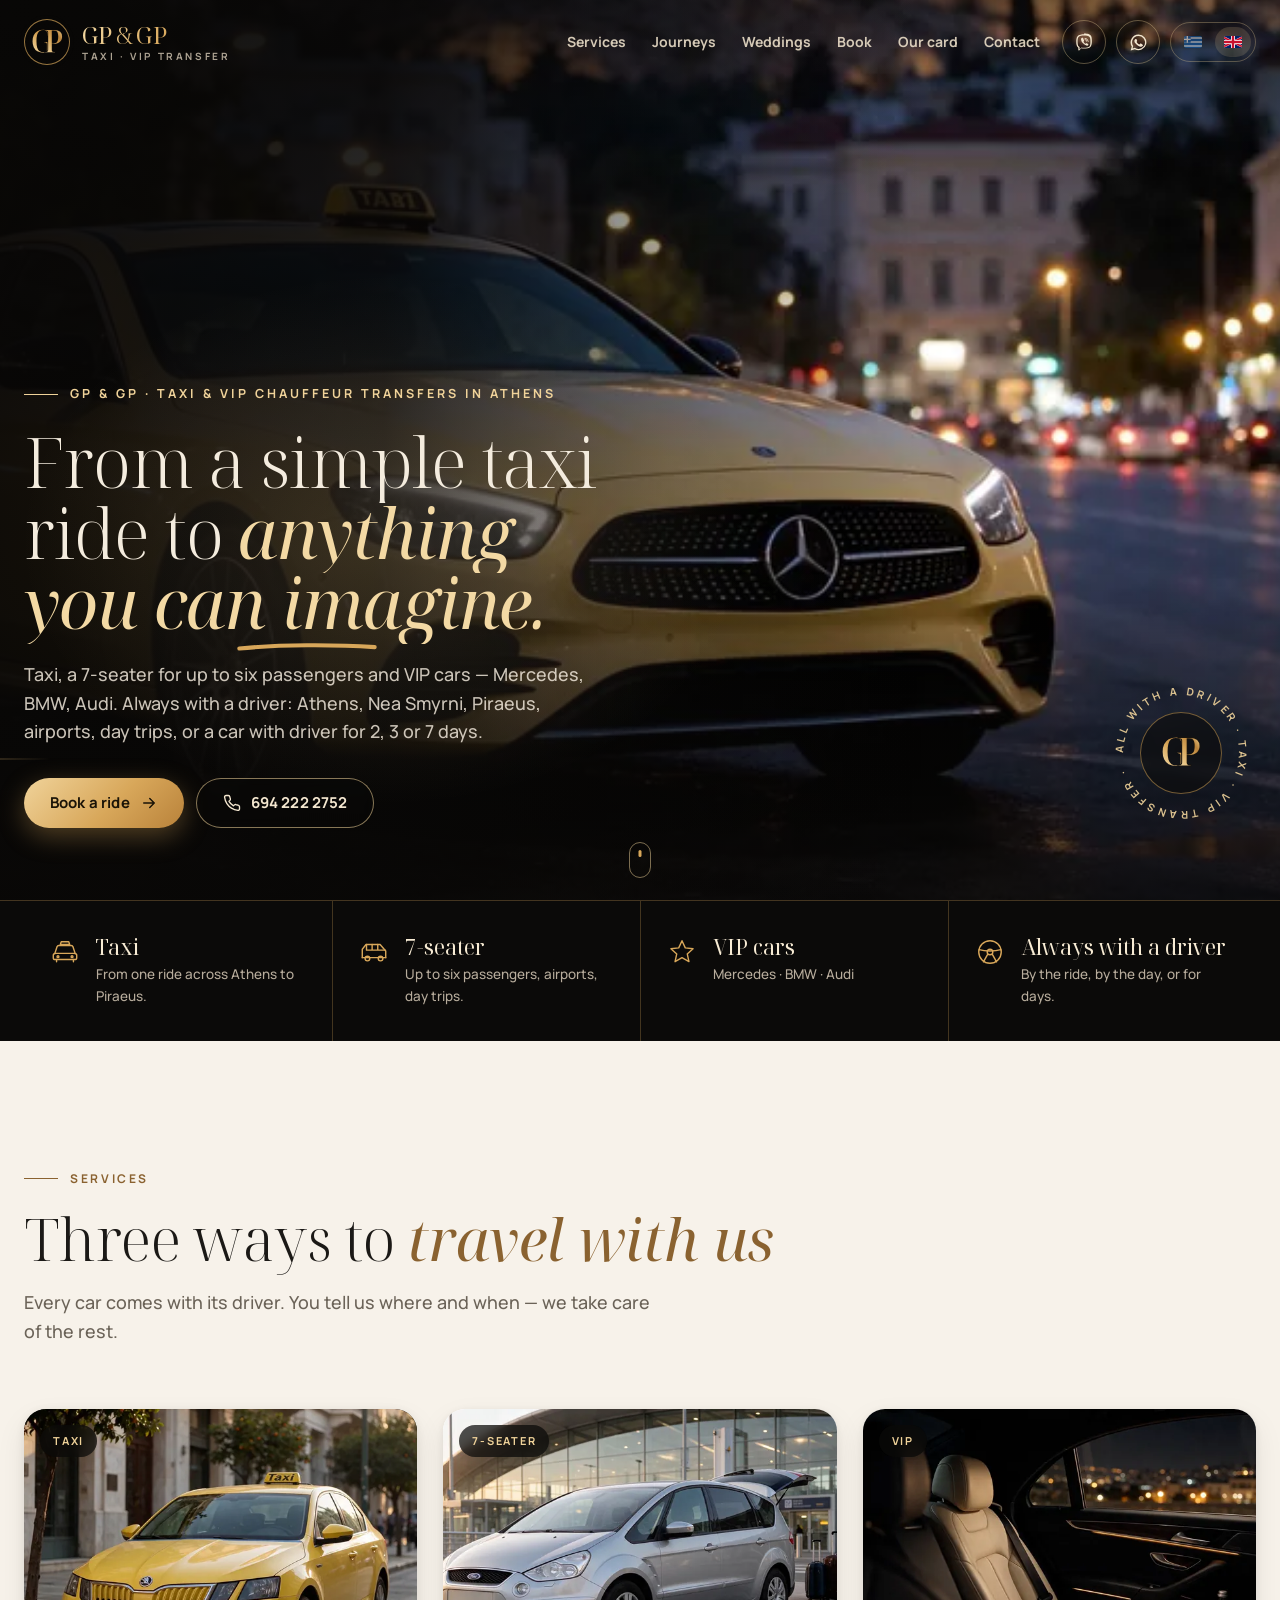
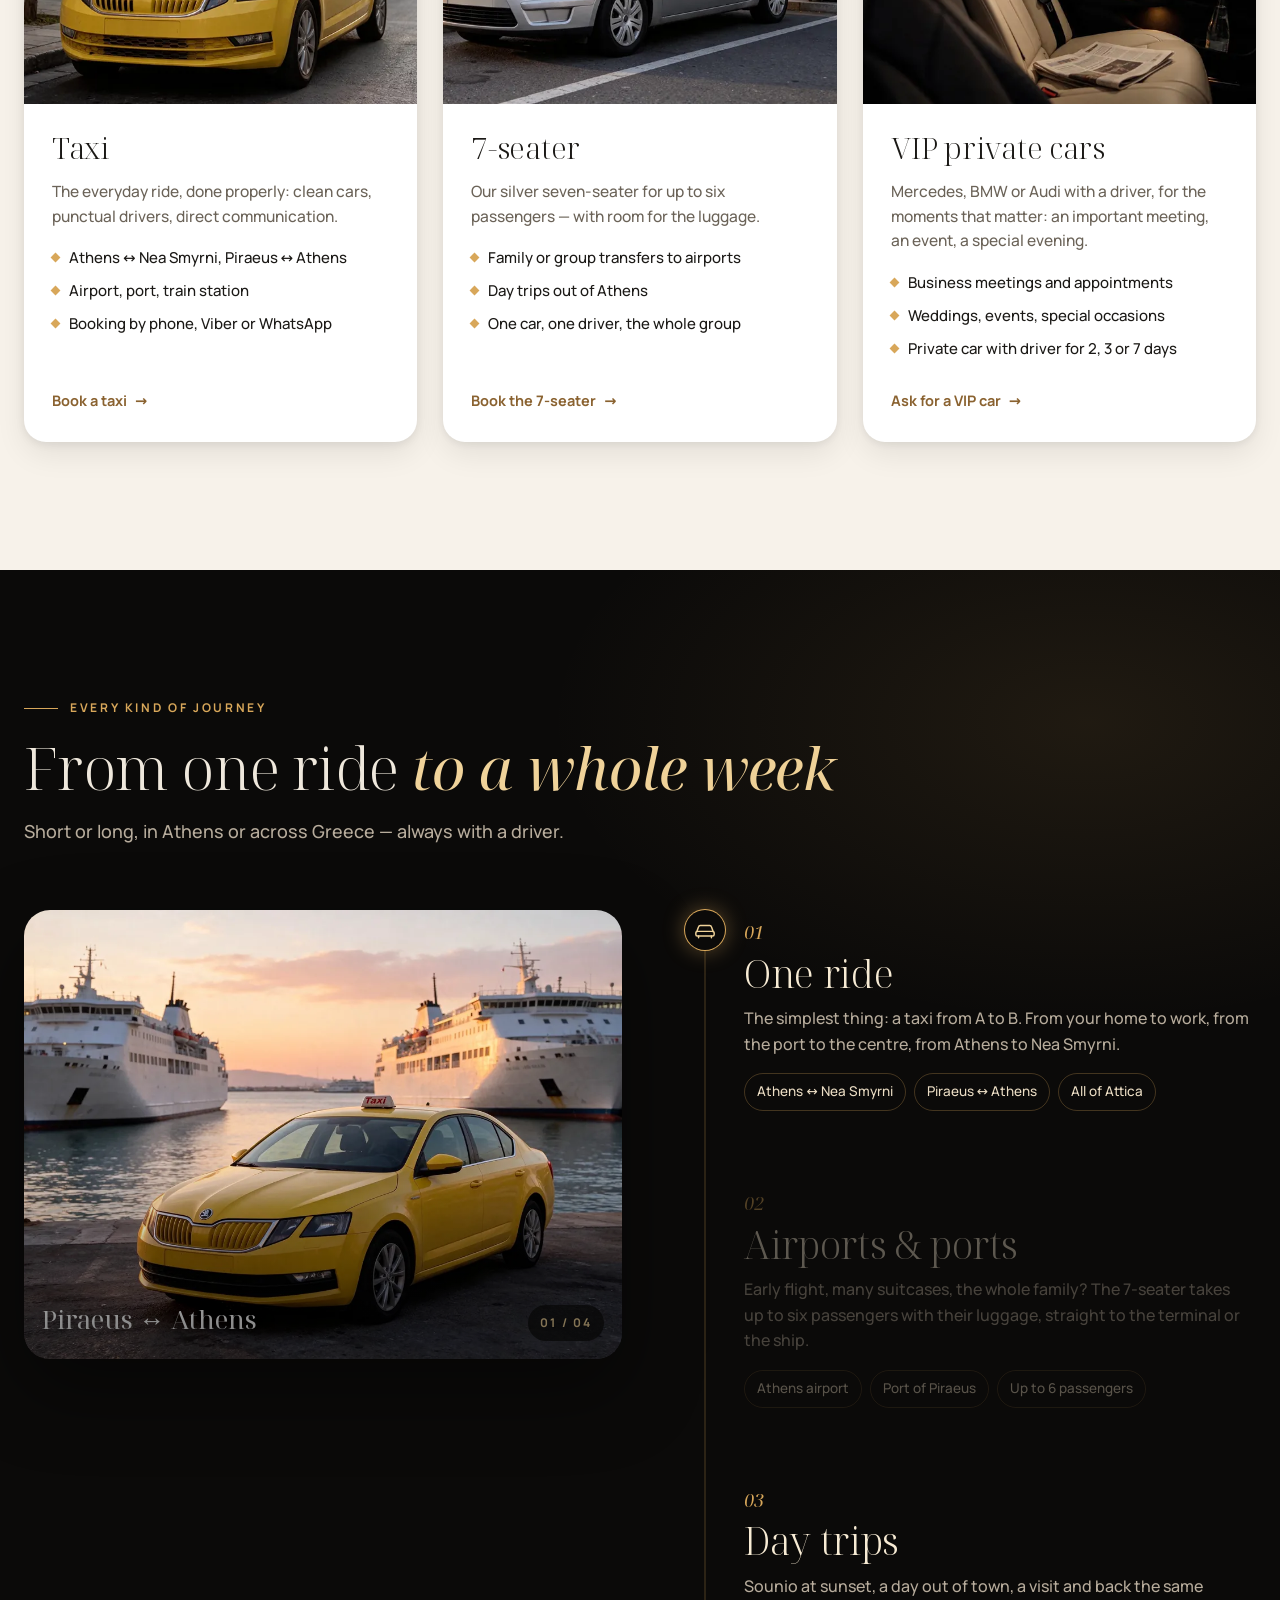
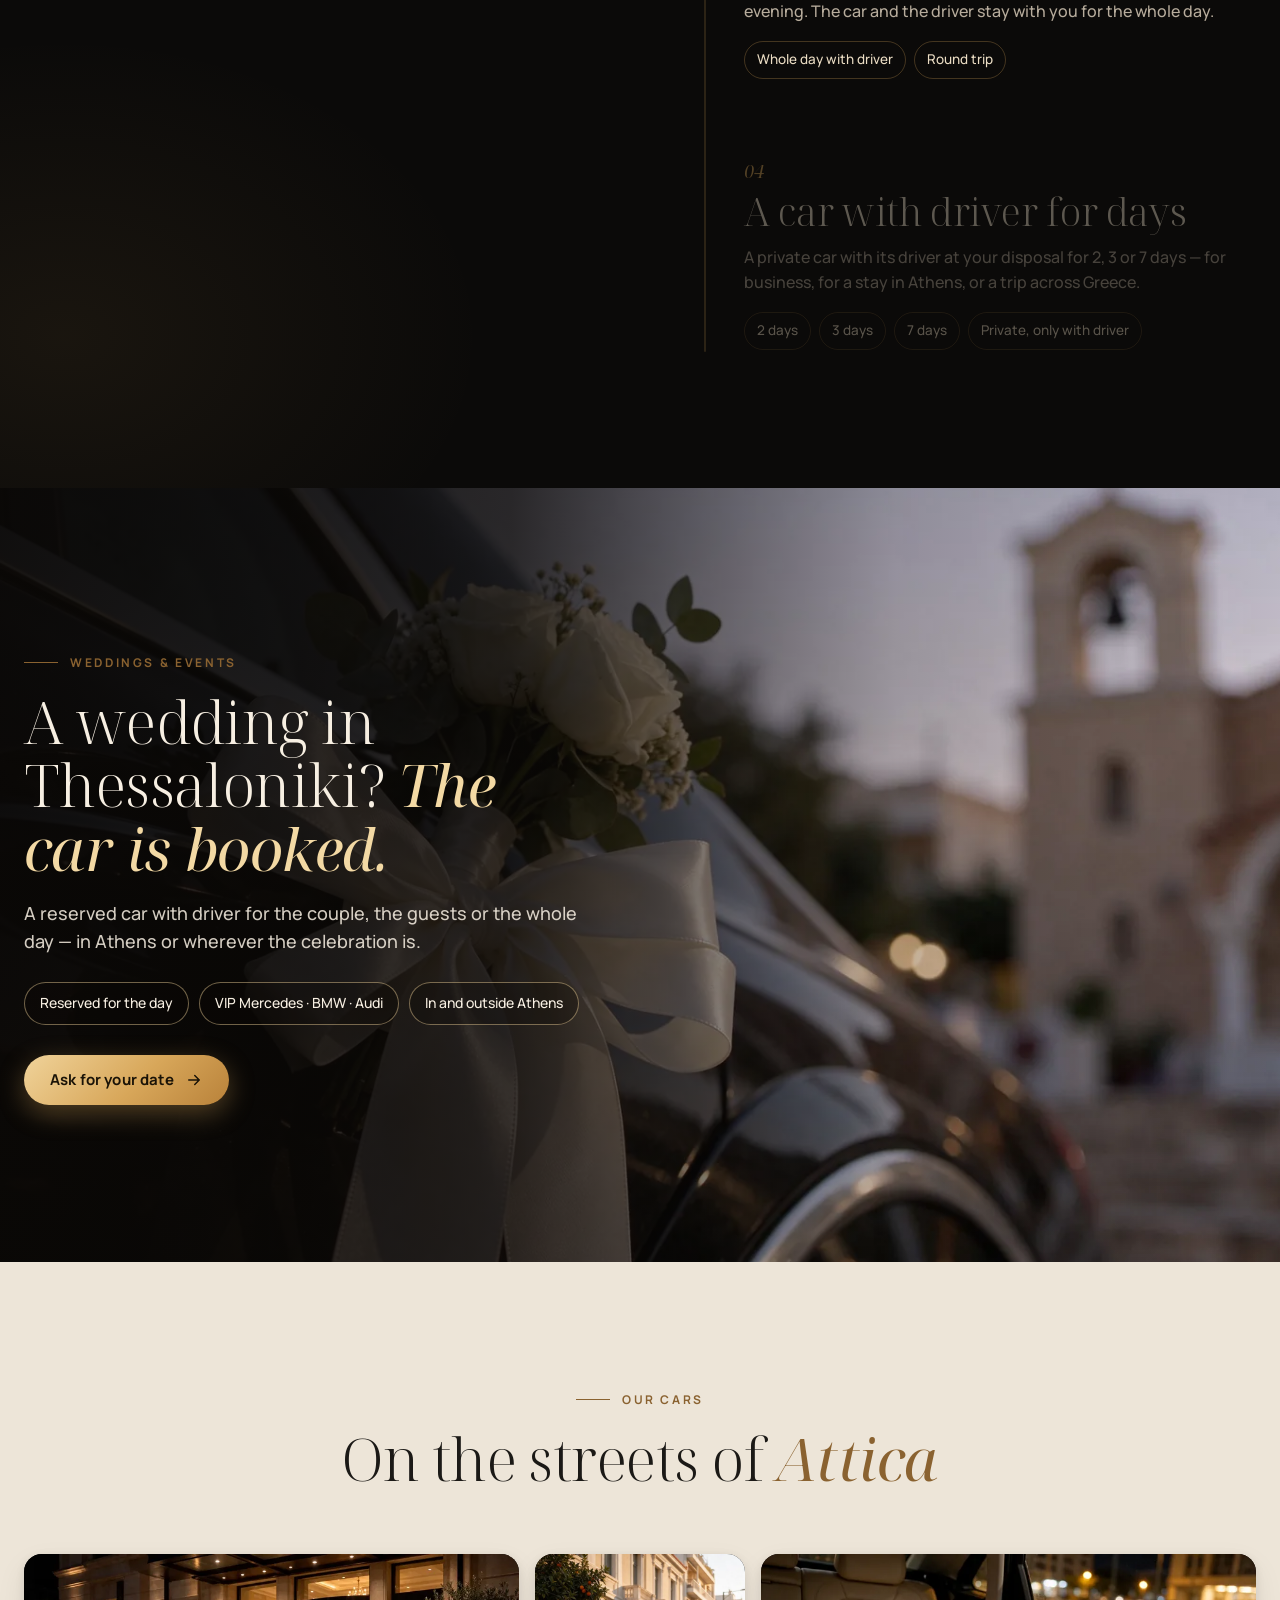
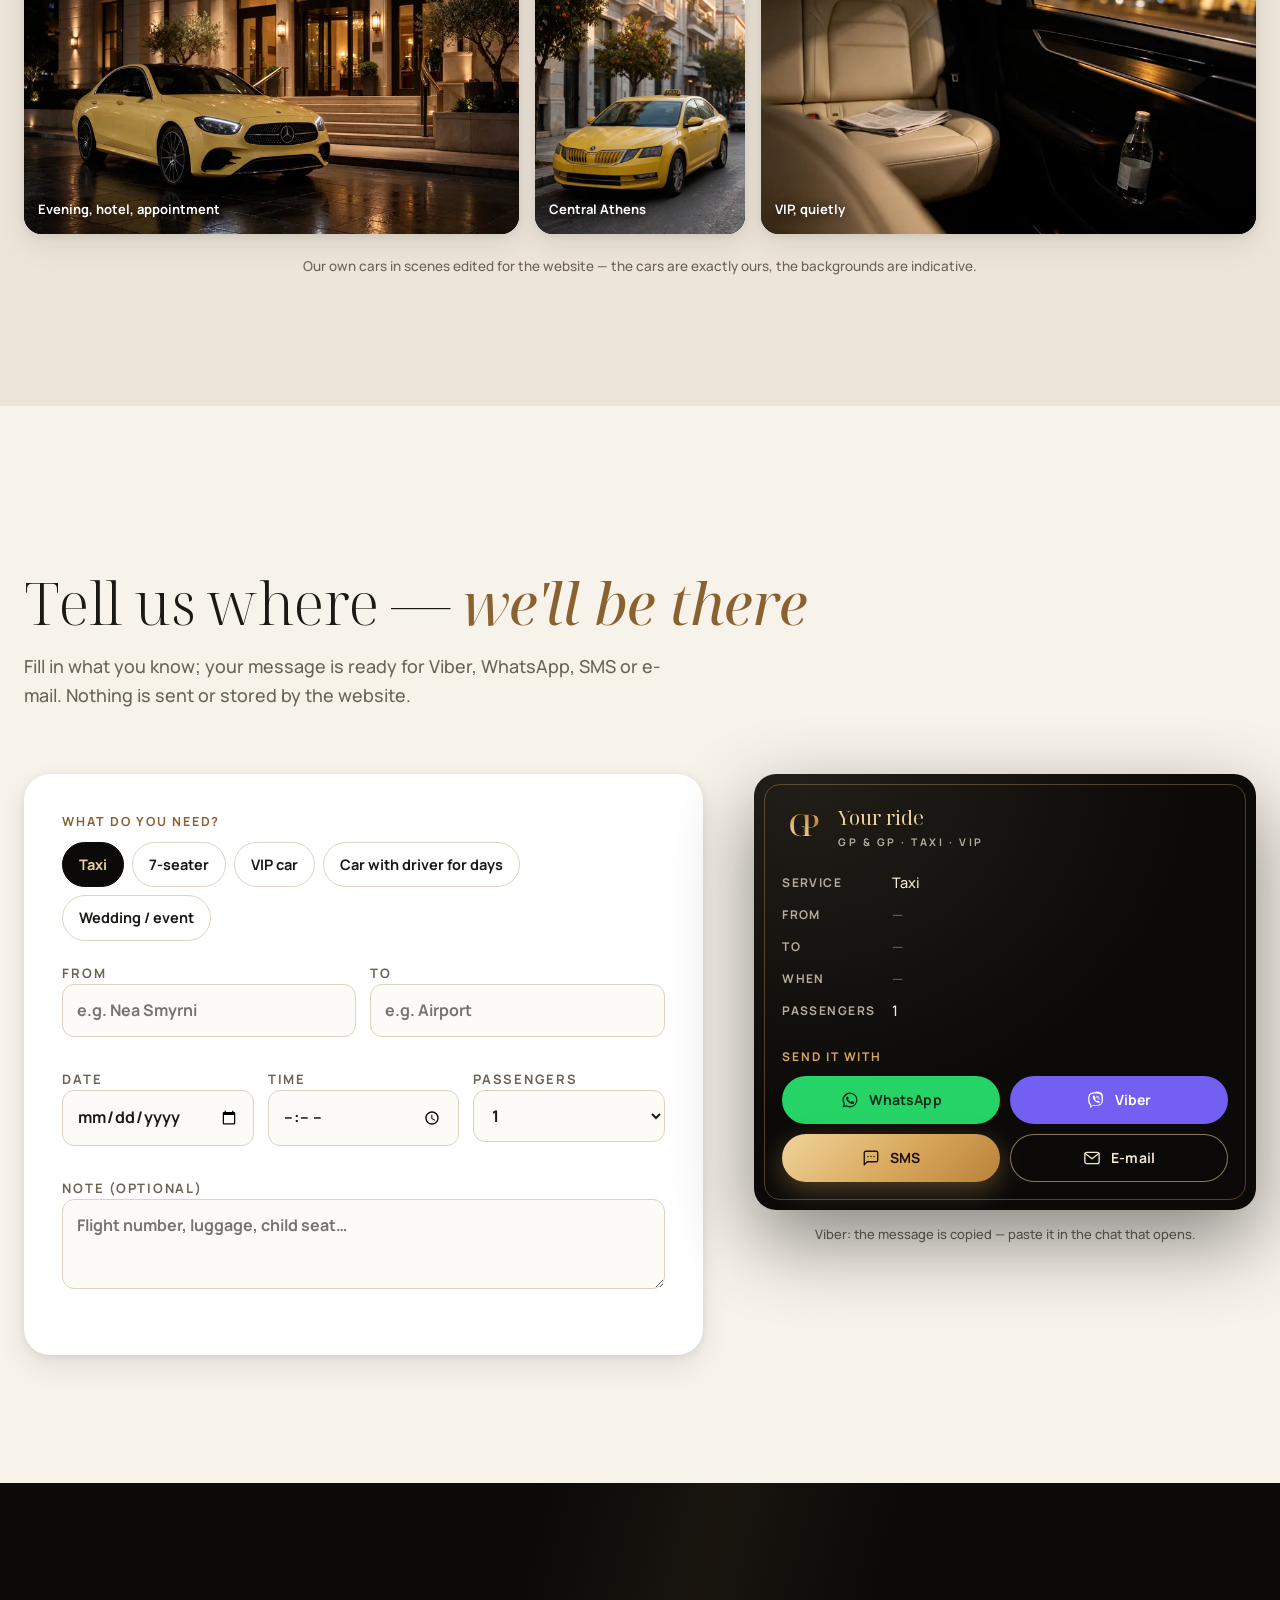
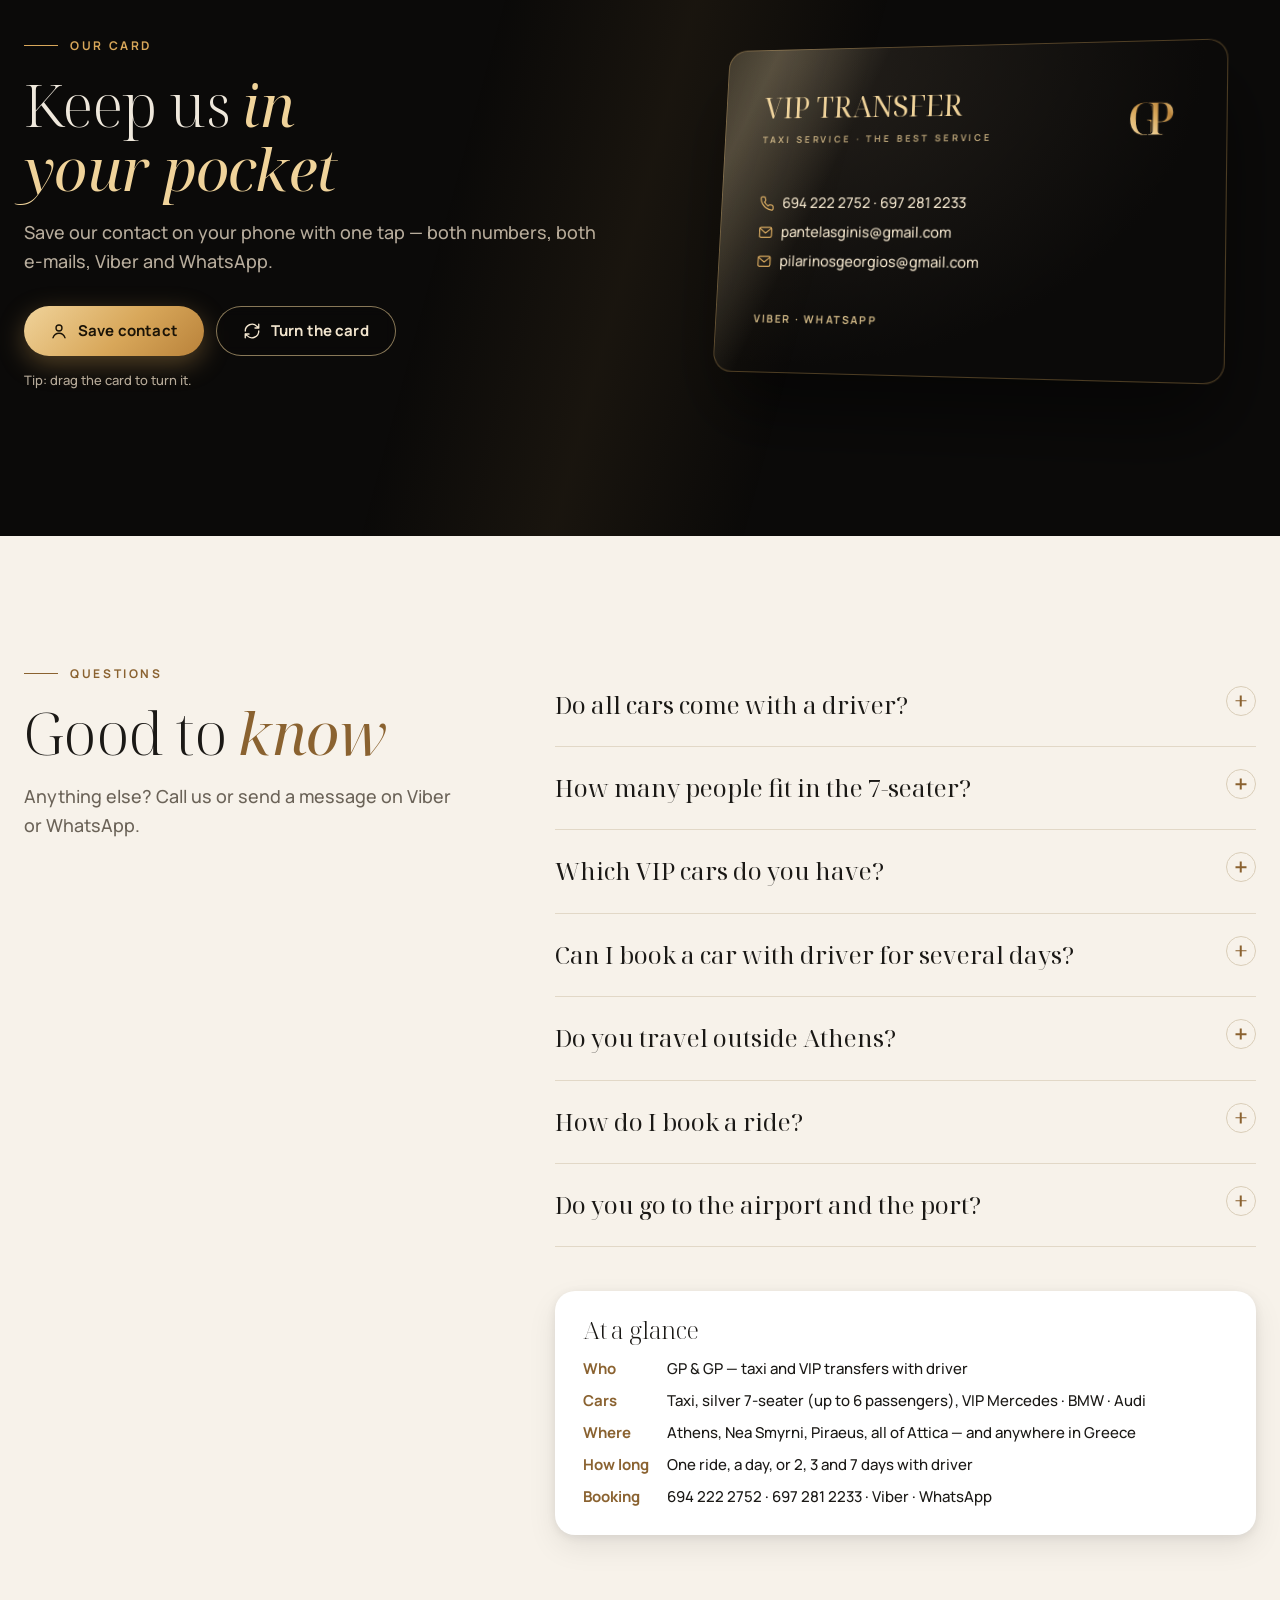
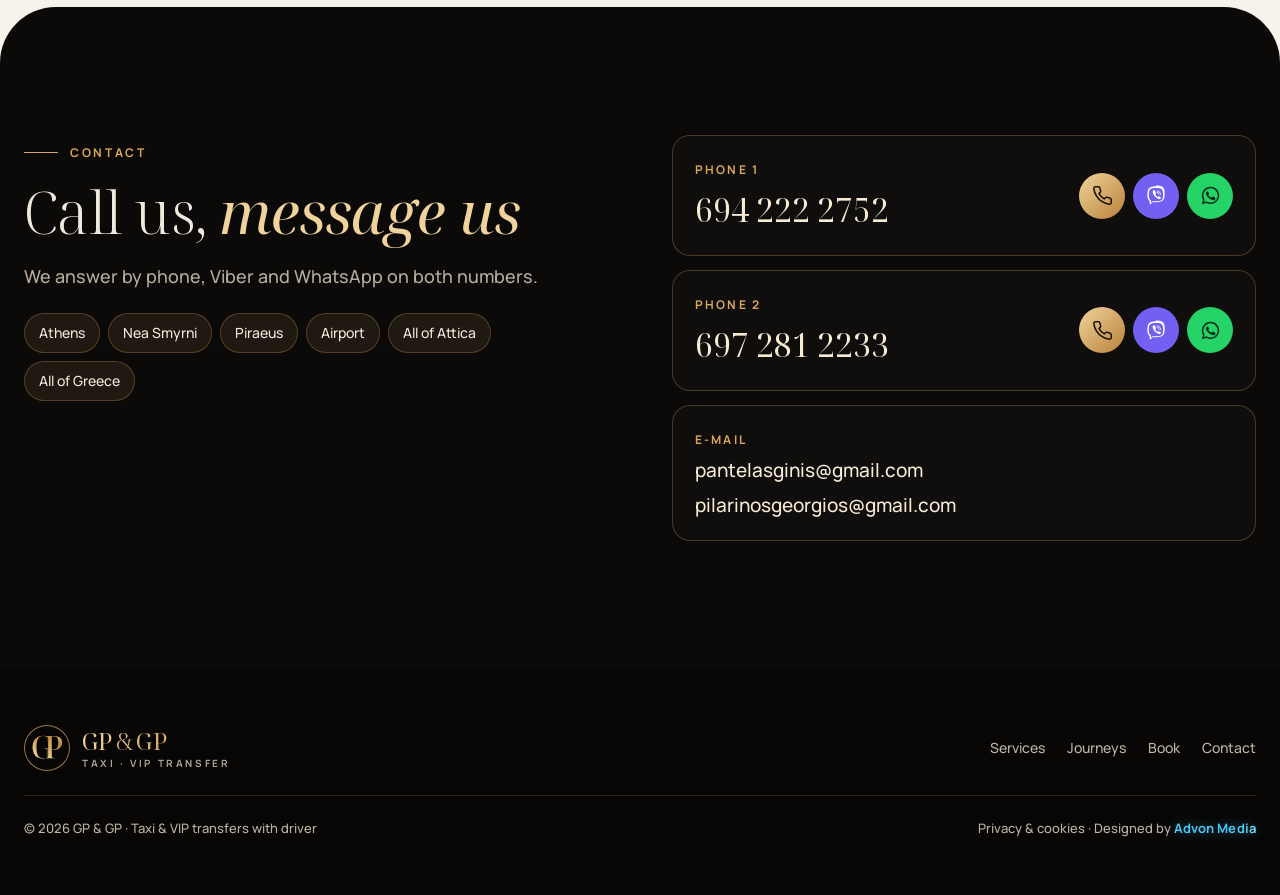
==== en.html @ f85e6d45 "GP & GP — first draft (Taxi · 7-seater · VIP, all with driver) Co-Authored-By: Claude Opus 5.5 <nore" ====
<!DOCTYPE html>
<!-- generated by .advon/seo_rank.py en from index.html — edit index.html, never this file -->
<html lang="en">
<head>
<meta charset="utf-8">
<meta name="viewport" content="width=device-width,initial-scale=1,viewport-fit=cover">
<title>Taxi &amp; VIP chauffeur transfers in Athens | GP &amp; GP</title>
<!-- advon-icons · favicon.py · made from assets/img/gp-and-gp-icon.svg · v3084002b -->
<link rel="icon" href="favicon.ico?v=3084002b" sizes="32x32">
<link rel="icon" href="assets/icons/favicon.svg?v=3084002b" type="image/svg+xml">
<link rel="icon" href="assets/icons/favicon-96.png?v=3084002b" type="image/png" sizes="96x96">
<link rel="icon" href="assets/icons/favicon-48.png?v=3084002b" type="image/png" sizes="48x48">
<link rel="apple-touch-icon" href="assets/icons/apple-touch-icon.png?v=3084002b">
<link rel="manifest" href="site.webmanifest?v=3084002b">
<!-- /advon-icons -->
<meta name="description" content="GP &amp; GP: taxi, a 7-seater for up to 6 passengers and VIP Mercedes, BMW, Audi — always with a driver. Athens, Nea Smyrni, Piraeus, airports, day trips and multi-day.">
<meta name="robots" content="index,follow,max-image-preview:large">
<!-- advon-en -->
<script>try{localStorage.setItem("gp-lang","en")}catch(e){}</script>
<!-- /advon-en -->
<script id="advon-draft-guard">(function(){var h=location.hostname;if(/(^|\.)drafts\.advonmedia\.com$|\.github\.io$|\.netlify\.app$/.test(h)){var m=document.createElement('meta');m.name='robots';m.content='noindex,nofollow';document.head.appendChild(m)}})();</script>
<meta name="theme-color" content="#0B0A09">
<meta name="color-scheme" content="light only">
<meta property="og:type" content="website">
<meta property="og:site_name" content="GP &amp; GP">
<meta property="og:title" content="Taxi &amp; VIP chauffeur transfers in Athens | GP &amp; GP">
<meta property="og:description" content="GP &amp; GP: taxi, a 7-seater for up to 6 passengers and VIP Mercedes, BMW, Audi — always with a driver. Athens, Nea Smyrni, Piraeus, airports, day trips and multi-day.">
<meta property="og:image" content="assets/img/og.jpg">
<meta property="og:image:width" content="1200"><meta property="og:image:height" content="630">
<meta property="og:image:alt" content="Ταξί Mercedes της GP &amp; GP με την Ακρόπολη">
<meta property="og:locale" content="en_GB"><meta property="og:locale:alternate" content="el_GR">
<meta name="twitter:card" content="summary_large_image">
<meta name="twitter:title" content="Taxi &amp; VIP chauffeur transfers in Athens | GP &amp; GP">
<meta name="twitter:description" content="GP &amp; GP: taxi, a 7-seater for up to 6 passengers and VIP Mercedes, BMW, Audi — always with a driver. Athens, Nea Smyrni, Piraeus, airports, day trips and multi-day.">
<meta name="twitter:image" content="assets/img/og.jpg">
<link rel="preload" href="assets/fonts/noto-serif-display-greek-300-normal.woff2" as="font" type="font/woff2" crossorigin>
<link rel="preload" as="image" href="assets/img/gp-taxi-vip-metafores-athina-mercedes-akropoli-1800.webp" imagesrcset="assets/img/gp-taxi-vip-metafores-athina-mercedes-akropoli-1200.webp 1200w, assets/img/gp-taxi-vip-metafores-athina-mercedes-akropoli-1800.webp 1800w, assets/img/gp-taxi-vip-metafores-athina-mercedes-akropoli-2400.webp 2400w" imagesizes="100vw" media="(min-width:701px)">
<script>document.documentElement.classList.add('js')</script>
<style id="advon-fonts">
@font-face{font-family:'Noto Serif Display';font-style:normal;font-weight:300;font-display:swap;src:url(assets/fonts/noto-serif-display-greek-300-normal.woff2) format('woff2');unicode-range:U+0370-0377,U+037A-037F,U+0384-038A,U+038C,U+038E-03A1,U+03A3-03FF}
@font-face{font-family:'Noto Serif Display';font-style:normal;font-weight:300;font-display:swap;src:url(assets/fonts/noto-serif-display-latin-300-normal.woff2) format('woff2');unicode-range:U+0000-00FF,U+0131,U+0152-0153,U+02BB-02BC,U+02C6,U+02DA,U+02DC,U+0304,U+0308,U+0329,U+2000-206F,U+20AC,U+2122,U+2191,U+2193,U+2212,U+2215,U+FEFF,U+FFFD}
@font-face{font-family:'Noto Serif Display';font-style:normal;font-weight:400;font-display:swap;src:url(assets/fonts/noto-serif-display-greek-400-normal.woff2) format('woff2');unicode-range:U+0370-0377,U+037A-037F,U+0384-038A,U+038C,U+038E-03A1,U+03A3-03FF}
@font-face{font-family:'Noto Serif Display';font-style:normal;font-weight:400;font-display:swap;src:url(assets/fonts/noto-serif-display-latin-400-normal.woff2) format('woff2');unicode-range:U+0000-00FF,U+0131,U+0152-0153,U+02BB-02BC,U+02C6,U+02DA,U+02DC,U+0304,U+0308,U+0329,U+2000-206F,U+20AC,U+2122,U+2191,U+2193,U+2212,U+2215,U+FEFF,U+FFFD}
@font-face{font-family:'Noto Serif Display';font-style:italic;font-weight:400;font-display:swap;src:url(assets/fonts/noto-serif-display-greek-400-italic.woff2) format('woff2');unicode-range:U+0370-0377,U+037A-037F,U+0384-038A,U+038C,U+038E-03A1,U+03A3-03FF}
@font-face{font-family:'Noto Serif Display';font-style:italic;font-weight:400;font-display:swap;src:url(assets/fonts/noto-serif-display-latin-400-italic.woff2) format('woff2');unicode-range:U+0000-00FF,U+0131,U+0152-0153,U+02BB-02BC,U+02C6,U+02DA,U+02DC,U+0304,U+0308,U+0329,U+2000-206F,U+20AC,U+2122,U+2191,U+2193,U+2212,U+2215,U+FEFF,U+FFFD}
@font-face{font-family:'Manrope';font-style:normal;font-weight:500;font-display:swap;src:url(assets/fonts/manrope-greek-500-normal.woff2) format('woff2');unicode-range:U+0370-0377,U+037A-037F,U+0384-038A,U+038C,U+038E-03A1,U+03A3-03FF}
@font-face{font-family:'Manrope';font-style:normal;font-weight:500;font-display:swap;src:url(assets/fonts/manrope-latin-500-normal.woff2) format('woff2');unicode-range:U+0000-00FF,U+0131,U+0152-0153,U+02BB-02BC,U+02C6,U+02DA,U+02DC,U+0304,U+0308,U+0329,U+2000-206F,U+20AC,U+2122,U+2191,U+2193,U+2212,U+2215,U+FEFF,U+FFFD}
@font-face{font-family:'Manrope';font-style:normal;font-weight:700;font-display:swap;src:url(assets/fonts/manrope-greek-700-normal.woff2) format('woff2');unicode-range:U+0370-0377,U+037A-037F,U+0384-038A,U+038C,U+038E-03A1,U+03A3-03FF}
@font-face{font-family:'Manrope';font-style:normal;font-weight:700;font-display:swap;src:url(assets/fonts/manrope-latin-700-normal.woff2) format('woff2');unicode-range:U+0000-00FF,U+0131,U+0152-0153,U+02BB-02BC,U+02C6,U+02DA,U+02DC,U+0304,U+0308,U+0329,U+2000-206F,U+20AC,U+2122,U+2191,U+2193,U+2212,U+2215,U+FEFF,U+FFFD}
</style>
<style>
:root{--ink:#0B0A09;--night:#121110;--coal:#1A1815;--line:rgba(216,167,90,.28);--paper:#F7F2EA;--sand:#EDE5D8;--gold:#D8A75A;--gold2:#F0D39A;--goldt:#8A6230;--text:#1B1916;--mute:#6B6358;--mutel:#B7AC9C;--r:22px;--sh-1:0 2px 10px rgba(0,0,0,.08),0 12px 30px rgba(0,0,0,.08);--sh-2:0 14px 40px rgba(0,0,0,.18),0 4px 12px rgba(0,0,0,.1);--sh-3:0 30px 80px rgba(0,0,0,.45);--serif:'Noto Serif Display',Georgia,serif;--sans:'Manrope',system-ui,-apple-system,'Segoe UI',sans-serif;color-scheme:light only}
*{box-sizing:border-box;margin:0;padding:0}
html{scroll-behavior:smooth;-webkit-text-size-adjust:100%;-webkit-font-smoothing:antialiased;-moz-osx-font-smoothing:grayscale}
html,body{overflow-x:clip}
body{font-family:var(--sans);font-weight:500;color:var(--text);background:var(--paper);line-height:1.6;font-size:16px}
img{max-width:100%;display:block}
a{color:inherit}
button{font:inherit;cursor:pointer;border:0;background:none;color:inherit}
.wrap{width:min(1240px,100% - 48px);margin-inline:auto}
.sr-only{position:absolute;width:1px;height:1px;overflow:hidden;clip:rect(0 0 0 0);white-space:nowrap}
h1,h2,h3{font-family:var(--serif);font-weight:300;line-height:1.08;letter-spacing:-.01em;text-wrap:balance}
p{text-wrap:pretty}
.kick{display:inline-flex;align-items:center;gap:12px;font-size:12px;font-weight:700;letter-spacing:.22em;text-transform:uppercase;color:var(--goldt)}
.kick::before{content:"";width:34px;height:1px;background:currentColor;transform-origin:left;transform:scaleX(var(--kx,1));transition:transform .9s cubic-bezier(.2,.7,.2,1)}
.dark .kick{color:var(--gold)}
.js .rv .kick::before,.js .kick.rv::before{--kx:0}.js .in .kick::before,.js .kick.in::before{--kx:1}
h2{font-size:clamp(34px,4.6vw,62px)}
h2 em,.display em{font-style:italic;color:var(--goldt)}
.dark h2 em,.dark .display em{color:var(--gold2)}
.lead{font-size:clamp(17px,1.4vw,19px);color:var(--mute);max-width:640px}
.dark{background:var(--ink);color:#EFE8DC}.dark .lead{color:var(--mutel)}
section{position:relative}
.sec{padding:clamp(88px,10vw,140px) 0}
.head{display:flex;flex-direction:column;gap:18px;margin-bottom:clamp(40px,5vw,64px)}
.head.c{align-items:center;text-align:center}.head.c .lead{margin-inline:auto}

/* buttons */
.btn{display:inline-flex;align-items:center;justify-content:center;gap:10px;min-height:50px;padding:0 26px;border-radius:999px;font-weight:700;font-size:15px;letter-spacing:.01em;text-decoration:none;position:relative;overflow:hidden;transition:transform .3s cubic-bezier(.2,.7,.2,1),box-shadow .3s,background .3s,color .3s;-webkit-tap-highlight-color:transparent}
.btn svg{width:18px;height:18px;flex:none}
.btn-g{background:linear-gradient(135deg,#F0D39A,#D8A75A 55%,#B9823A);color:#1A1307;box-shadow:0 8px 26px rgba(216,167,90,.35)}
.btn-g::after{content:"";position:absolute;inset:0;background:linear-gradient(110deg,transparent 30%,rgba(255,255,255,.55) 50%,transparent 70%);transform:translateX(-120%);transition:transform .9s}
.btn-o{border:1px solid rgba(240,211,154,.55);color:#F3E6CF;background:rgba(11,10,9,.25);-webkit-backdrop-filter:blur(6px);backdrop-filter:blur(6px)}
.btn-d{background:var(--ink);color:#F3E6CF}
.btn:active{transform:scale(.97)}
@media (hover:hover){.btn:hover{transform:translateY(-2px)}.btn-g:hover::after{transform:translateX(120%)}.btn-o:hover{background:rgba(240,211,154,.14)}.btn-d:hover{box-shadow:var(--sh-2)}}
.chip-v{background:#7360F2;color:#fff}.chip-w{background:#25D366;color:#06301A}

/* header */
.hd{position:fixed;inset:0 0 auto;z-index:50;transition:background .4s,box-shadow .4s,transform .4s}
.hd::before{content:"";position:absolute;inset:0;background:rgba(11,10,9,.82);-webkit-backdrop-filter:blur(14px);backdrop-filter:blur(14px);opacity:0;transition:opacity .4s}
.hd.solid::before{opacity:1}.hd.solid{box-shadow:0 1px 0 var(--line)}
.hd .wrap{position:relative;display:flex;align-items:center;gap:22px;height:84px;transition:height .4s}
.hd.solid .wrap{height:70px}
.brand{display:flex;align-items:center;gap:12px;text-decoration:none;color:#F3E6CF;min-width:0}
.brand svg{width:46px;height:46px;flex:none;transition:transform .9s cubic-bezier(.2,.7,.2,1)}
.hd.solid .brand svg{transform:rotate(360deg) scale(.9)}
.brand .em{position:relative;width:46px;height:46px;flex:none;border-radius:50%;box-shadow:inset 0 0 0 1px rgba(216,167,90,.7),0 0 0 4px rgba(11,10,9,.25)}
.brand .em svg{position:absolute;inset:0}
.bw{display:flex;flex-direction:column;line-height:1.05;min-width:0}
.bw b{font-family:var(--serif);font-weight:400;font-size:24px;letter-spacing:.02em;background:linear-gradient(120deg,#F3D9A4,#D8A75A 60%,#E9C887);-webkit-background-clip:text;background-clip:text;-webkit-text-fill-color:transparent;color:#E5BE7A;white-space:nowrap}
.bw b i{font-style:normal;font-weight:300;padding:0 .12em}
.bw small{font-size:10px;font-weight:700;letter-spacing:.26em;text-transform:uppercase;color:rgba(243,230,207,.7);margin-top:4px;white-space:nowrap}
.nav{display:flex;gap:26px;margin-left:auto}
.nav a{font-size:14px;font-weight:600;text-decoration:none;color:rgba(243,230,207,.86);position:relative;padding:6px 0}
.nav a::after{content:"";position:absolute;left:0;right:0;bottom:0;height:1px;background:var(--gold);transform:scaleX(0);transform-origin:left;transition:transform .35s}
@media (hover:hover){.nav a:hover::after{transform:scaleX(1)}}
.hd-act{display:flex;align-items:center;gap:10px}
.ic{width:44px;height:44px;border-radius:50%;display:grid;place-items:center;border:1px solid rgba(240,211,154,.35);color:#F3E6CF;transition:background .3s,border-color .3s}
.ic svg{width:19px;height:19px}
@media (hover:hover){.ic:hover{background:rgba(240,211,154,.14);border-color:var(--gold)}}
.lng{display:flex;gap:4px;padding:4px;border-radius:999px;border:1px solid rgba(240,211,154,.3)}
.lng button{width:36px;height:30px;border-radius:999px;display:grid;place-items:center;opacity:.55;transition:opacity .3s,background .3s}
.lng button.on{opacity:1;background:rgba(240,211,154,.16)}
.fl{display:block;width:18px;height:12px;overflow:hidden;line-height:0;border-radius:2px}
.fl svg{display:block;width:100%;height:100%}
.burger{display:none;width:46px;height:46px;border-radius:50%;border:1px solid rgba(240,211,154,.4);position:relative}
.burger span{position:absolute;left:13px;right:13px;height:1.5px;background:#F3E6CF;transition:transform .35s,opacity .3s}
.burger span:nth-child(1){top:17px}.burger span:nth-child(2){top:22.5px}.burger span:nth-child(3){top:28px}
.mnav{position:fixed;inset:0;z-index:60;background:rgba(11,10,9,.97);display:flex;flex-direction:column;justify-content:center;padding:90px 32px 40px;gap:8px;opacity:0;pointer-events:none;transition:opacity .4s}
.mnav[hidden]{display:none}
.mnav.open{opacity:1;pointer-events:auto}
.mnav a.l{font-family:var(--serif);font-weight:300;font-size:clamp(34px,9vw,46px);color:#F3E6CF;text-decoration:none;padding:6px 0;opacity:0;transform:translateY(18px);transition:opacity .5s,transform .5s}
.mnav.open a.l{opacity:1;transform:none}
.mnav .x{position:absolute;top:18px;right:20px;width:50px;height:50px;border-radius:50%;border:1px solid rgba(240,211,154,.6);display:grid;place-items:center;color:#F3E6CF}
.mnav .x svg{width:22px;height:22px}
.mnav .mrow{display:flex;gap:10px;flex-wrap:wrap;margin-top:26px}
@media (max-width:1180px){.nav{display:none}.burger{display:block}}
@media (max-width:560px){.hd .wrap{gap:10px}.bw small{display:none}.bw b{font-size:21px}.hd-act .ic.hv{display:none}.brand .em,.brand svg{width:40px;height:40px}}
@media (max-width:380px){.lng{display:none}}

/* intro — «Η κάρτα» */
#intro{position:fixed;inset:0;z-index:100;background:#070605;display:grid;place-items:center;perspective:1400px}
#intro[hidden]{display:none}
#intro .ic3{width:min(440px,78vw);aspect-ratio:85/55;border-radius:18px;background:radial-gradient(120% 140% at 20% 10%,#1d1a16,#0B0A09 60%);box-shadow:0 40px 90px rgba(0,0,0,.6),inset 0 0 0 1px rgba(216,167,90,.35);display:grid;place-items:center;position:relative;overflow:hidden;transform-style:preserve-3d;animation:icIn 1.15s cubic-bezier(.2,.8,.2,1) both}
#intro .ic3 svg{width:42%;height:auto;--gpk:#0d0c0a}
#intro .ic3::after{content:"";position:absolute;inset:-40%;background:linear-gradient(115deg,transparent 42%,rgba(255,236,190,.42) 50%,transparent 58%);transform:translateX(-60%);animation:foil 1.1s .55s ease-in-out both}
#intro .itx{position:absolute;bottom:16%;left:0;right:0;text-align:center;font-size:11px;letter-spacing:.42em;font-weight:700;color:rgba(240,211,154,.8);opacity:0;animation:fadeIn .6s .7s forwards}
#intro.out{animation:introOut .85s cubic-bezier(.65,0,.35,1) forwards}
#intro.out .ic3{animation:icOut .85s cubic-bezier(.65,0,.35,1) forwards}
@keyframes icIn{from{transform:translateY(60px) rotateX(38deg) rotateZ(-6deg) scale(.86);opacity:0}to{transform:none;opacity:1}}
@keyframes foil{to{transform:translateX(60%)}}
@keyframes fadeIn{to{opacity:1}}
@keyframes icOut{to{transform:rotateY(90deg) scale(1.25);opacity:.2}}
@keyframes introOut{0%{opacity:1}60%{opacity:1}100%{opacity:0;visibility:hidden}}

/* hero */
.hero{min-height:100svh;min-height:100vh;display:flex;align-items:flex-end;color:#F4ECDE;background:var(--ink);overflow:hidden;isolation:isolate}
.hero .bg{position:absolute;inset:0;z-index:-2}
.hero .bg picture,.hero .bg img{display:block;width:100%;height:100%;object-fit:cover;object-position:60% 55%}
.hero .bg img{transform:scale(1.06);animation:kb 22s ease-in-out infinite alternate}
@keyframes kb{to{transform:scale(1.13) translate(-1.2%,-1%)}}
.hero::before{content:"";position:absolute;inset:0;z-index:-1;background:linear-gradient(90deg,rgba(8,7,6,.92) 0%,rgba(8,7,6,.72) 34%,rgba(8,7,6,.12) 64%,rgba(8,7,6,0) 80%),linear-gradient(0deg,rgba(8,7,6,.85) 0%,rgba(8,7,6,0) 38%),linear-gradient(180deg,rgba(8,7,6,.55),rgba(8,7,6,0) 22%)}
.hero .glow{position:absolute;inset:0;z-index:-1;pointer-events:none;background:radial-gradient(520px 380px at var(--gx,30%) var(--gy,60%),rgba(240,211,154,.13),transparent 70%)}
.trails{position:absolute;left:0;right:0;bottom:12%;height:120px;z-index:-1;pointer-events:none;overflow:hidden;opacity:.8}
.trails i{position:absolute;height:1.5px;width:28%;border-radius:2px;background:linear-gradient(90deg,transparent,rgba(240,195,120,.9),transparent);left:-30%;animation:trail 6.5s linear infinite}
.trails i:nth-child(1){top:20%;animation-delay:.4s}.trails i:nth-child(2){top:48%;width:18%;animation-duration:8s;animation-delay:2.2s;background:linear-gradient(90deg,transparent,rgba(255,120,90,.75),transparent)}.trails i:nth-child(3){top:72%;width:34%;animation-duration:9.5s;animation-delay:4s}
@keyframes trail{to{transform:translateX(480%)}}
.hero .wrap{padding:150px 0 clamp(56px,8vh,96px);display:grid;grid-template-columns:minmax(0,1fr) auto;align-items:end;gap:40px}
.hero-c{max-width:720px}
.hero h1{font-family:var(--sans);font-weight:700;font-size:12.5px;letter-spacing:.24em;text-transform:uppercase;color:var(--gold2);line-height:1.6;display:flex;align-items:center;gap:12px}
.hero h1::before{content:"";width:34px;height:1px;background:currentColor;flex:none}
.display{font-family:var(--serif);font-weight:300;font-size:clamp(44px,6.6vw,98px);line-height:1.02;letter-spacing:-.015em;margin:22px 0 22px;text-wrap:balance}
.display .w{display:inline-block;white-space:nowrap}
.display .w>span{display:inline-block;transform:translateY(105%);opacity:0;transition:transform 1s cubic-bezier(.2,.75,.2,1),opacity .8s}
.display .wm{display:inline-block;overflow:hidden;vertical-align:top;padding-bottom:.08em;margin-bottom:-.08em}
.go .display .w>span{transform:none;opacity:1}
.display em{position:relative}
.display em .ul{position:absolute;left:0;right:0;bottom:-.02em;height:.12em;overflow:visible}
.display em .ul path{fill:none;stroke:var(--gold);stroke-width:3;stroke-linecap:round;stroke-dasharray:1;stroke-dashoffset:1;transition:stroke-dashoffset 1.2s 1.1s cubic-bezier(.6,0,.2,1)}
.go .display em .ul path{stroke-dashoffset:0}
.hero .sub{font-size:clamp(16px,1.4vw,19px);color:rgba(244,236,222,.82);max-width:560px}
.hero .cta{display:flex;flex-wrap:wrap;gap:12px;margin-top:32px}
.hero .fade{opacity:0;transform:translateY(16px);transition:opacity .9s,transform .9s cubic-bezier(.2,.7,.2,1)}
.go .hero .fade{opacity:1;transform:none}
.go .hero .f2{transition-delay:.55s}.go .hero .f3{transition-delay:.75s}.go .hero .f4{transition-delay:.95s}.go .hero .f1{transition-delay:.15s}
.seal{width:150px;height:150px;position:relative;flex:none}
.seal svg.ring{width:100%;height:100%;animation:spin 26s linear infinite}
.seal text{font-family:var(--sans);font-weight:700;font-size:10.6px;letter-spacing:.32em;fill:rgba(240,211,154,.9)}
.seal .mid{position:absolute;inset:34px;border-radius:50%;background:rgba(11,10,9,.55);-webkit-backdrop-filter:blur(6px);backdrop-filter:blur(6px);box-shadow:inset 0 0 0 1px rgba(216,167,90,.5);display:grid;place-items:center}
.seal .mid svg{width:70%;height:70%;--gpk:#16130f}
@keyframes spin{to{transform:rotate(360deg)}}
.scue{position:absolute;left:50%;bottom:22px;width:22px;height:36px;border:1px solid rgba(240,211,154,.5);border-radius:12px;transform:translateX(-50%);transition:opacity .4s}
.scue::after{content:"";position:absolute;left:50%;top:7px;width:3px;height:7px;border-radius:2px;background:var(--gold);transform:translateX(-50%);animation:cue 1.8s infinite}
@keyframes cue{50%{transform:translate(-50%,9px);opacity:.3}}
@media (max-width:900px){
 .hero{align-items:flex-end}
 .hero .bg picture,.hero .bg img{object-position:50% 40%}
 .hero::before{background:linear-gradient(0deg,rgba(8,7,6,.96) 0%,rgba(8,7,6,.82) 36%,rgba(8,7,6,.15) 66%,rgba(8,7,6,.35) 100%)}
 .hero .wrap{grid-template-columns:minmax(0,1fr);padding-top:120px}
 .seal{display:none}
 .scue{display:none}
}

/* proof */
.proof{background:var(--ink);color:#EFE8DC;border-top:1px solid var(--line);perspective:900px}
.proof .wrap{display:grid;grid-template-columns:repeat(4,minmax(0,1fr))}
.pf{padding:34px 26px;border-left:1px solid var(--line);display:flex;gap:16px;align-items:flex-start}
.pf:first-child{border-left:0}
.pf svg{width:30px;height:30px;flex:none;color:var(--gold);margin-top:2px}
.pf b{display:block;font-family:var(--serif);font-weight:400;font-size:21px;color:#F7EBD4;line-height:1.2}
.pf span{display:block;font-size:13.5px;color:var(--mutel);margin-top:4px}
.js .pf.rv{opacity:0;transform:rotateX(-70deg);transform-origin:50% 100%;transition:opacity .6s,transform .9s cubic-bezier(.2,.8,.2,1)}
.js .pf.rv.in{opacity:1;transform:none}
@media (max-width:980px){.proof .wrap{grid-template-columns:repeat(2,minmax(0,1fr))}.pf:nth-child(3){border-left:0}.pf:nth-child(n+3){border-top:1px solid var(--line)}}
@media (max-width:520px){.pf{padding:24px 14px;flex-direction:column;gap:10px}.pf b{font-size:18px}}

/* services */
#ypiresies{background:var(--paper)}
.svc{display:grid;grid-template-columns:repeat(3,minmax(0,1fr));gap:26px}
.sv{position:relative;border-radius:var(--r);background:#fff;box-shadow:var(--sh-1);overflow:hidden;display:flex;flex-direction:column;transform-style:preserve-3d;transition:box-shadow .4s,transform .5s cubic-bezier(.2,.7,.2,1)}
.sv .ph{position:relative;aspect-ratio:4/3;overflow:hidden;background:#111}
.sv .ph img{width:100%;height:100%;object-fit:cover;transition:transform 1.2s cubic-bezier(.2,.7,.2,1)}
.sv:nth-child(1) .ph img{object-position:50% 72%}
.sv .tag{position:absolute;top:16px;left:16px;padding:7px 13px;border-radius:999px;font-size:11px;font-weight:700;letter-spacing:.16em;text-transform:uppercase;background:rgba(11,10,9,.72);color:var(--gold2);-webkit-backdrop-filter:blur(6px);backdrop-filter:blur(6px)}
.sv .bd{padding:28px 28px 30px;display:flex;flex-direction:column;gap:14px;flex:1}
.sv h3{font-size:30px}
.sv p{color:var(--mute);font-size:15.5px}
.sv ul{list-style:none;display:grid;gap:9px;margin-top:4px}
.sv li{display:flex;gap:10px;font-size:15px;align-items:flex-start}
.sv li::before{content:"";width:7px;height:7px;transform:rotate(45deg);background:var(--gold);margin-top:8px;flex:none}
.sv .more{margin-top:auto;padding-top:14px;font-weight:700;font-size:14.5px;color:var(--goldt);text-decoration:none;display:inline-flex;gap:8px;align-items:center}
.sv .more i{font-style:normal;transition:transform .35s}
.sv .spot{position:absolute;inset:0;pointer-events:none;background:radial-gradient(400px 300px at var(--mx,50%) var(--my,0%),rgba(216,167,90,.16),transparent 60%);opacity:0;transition:opacity .4s}
.sv::before{content:"";position:absolute;left:0;right:0;top:0;height:3px;z-index:2;background:linear-gradient(90deg,#F0D39A,#B9823A);transform:scaleX(0);transform-origin:left;transition:transform .6s}
@media (hover:hover){.sv:hover{box-shadow:var(--sh-2)}.sv:hover .ph img{transform:scale(1.05)}.sv:hover .spot{opacity:1}.sv:hover::before{transform:scaleX(1)}.sv:hover .more i{transform:translateX(5px)}}
.js .sv.rv{opacity:0;transform:translateY(70px) rotate(var(--rot,0deg)) scale(.96);transition:opacity .7s,transform 1s cubic-bezier(.2,.8,.2,1)}
.js .sv.rv.in{opacity:1;transform:none}
.sv:nth-child(1){--rot:-2.5deg}.sv:nth-child(3){--rot:2.5deg}
.js .sv.rv:nth-child(2){transition-delay:.08s}.js .sv.rv:nth-child(3){transition-delay:.16s}
@media (max-width:980px){.svc{grid-template-columns:minmax(0,1fr);max-width:620px;margin-inline:auto}}

/* journey — signature */
#diadromes{background:var(--ink);color:#EFE8DC;overflow:clip}
#diadromes::before{content:"";position:absolute;inset:0;pointer-events:none;background:radial-gradient(900px 500px at 85% 10%,rgba(216,167,90,.1),transparent 60%),radial-gradient(700px 500px at 5% 90%,rgba(216,167,90,.07),transparent 60%)}
.jr{display:grid;grid-template-columns:minmax(0,1.05fr) minmax(0,1fr);gap:clamp(36px,5vw,80px);align-items:start}
.stage{position:sticky;top:110px;aspect-ratio:4/3;border-radius:26px;overflow:hidden;box-shadow:var(--sh-3);background:#000}
.stage img{position:absolute;inset:0;width:100%;height:100%;object-fit:cover;opacity:0;transform:scale(1.08);transition:opacity 1s,transform 1.6s cubic-bezier(.2,.7,.2,1)}
.stage img.on{opacity:1;transform:none}
.stage .lbl{position:absolute;left:18px;bottom:18px;right:18px;display:flex;justify-content:space-between;align-items:flex-end;gap:12px}
.stage .lbl b{font-family:var(--serif);font-weight:400;font-size:26px;color:#fff;text-shadow:0 2px 18px rgba(0,0,0,.6)}
.stage .lbl span{font-size:12px;font-weight:700;letter-spacing:.18em;padding:8px 12px;border-radius:999px;background:rgba(11,10,9,.7);color:var(--gold2);white-space:nowrap}
.stage::after{content:"";position:absolute;inset:0;background:linear-gradient(0deg,rgba(0,0,0,.55),transparent 45%);pointer-events:none}
.steps{position:relative;padding-left:58px}
.steps .rail{position:absolute;left:18px;top:8px;bottom:8px;width:2px;background:rgba(216,167,90,.16);border-radius:2px}
.steps .rail i{position:absolute;inset:0 0 auto;height:100%;background:linear-gradient(180deg,#F0D39A,#B9823A);transform-origin:top;transform:scaleY(var(--p,0));border-radius:2px}
.steps .car{position:absolute;left:-1px;top:0;width:40px;height:40px;border-radius:50%;background:var(--ink);box-shadow:0 0 0 1px var(--gold),0 0 22px rgba(216,167,90,.45);display:grid;place-items:center;transform:translateY(var(--cy,0px));color:var(--gold2)}
.steps .car svg{width:22px;height:22px}
.st{padding:8px 0 70px;opacity:.35;transition:opacity .6s}
.st:last-child{padding-bottom:10px}
.st.on{opacity:1}
.st .n{font-family:var(--serif);font-style:italic;color:var(--gold);font-size:18px}
.st h3{font-size:clamp(28px,3vw,40px);margin:6px 0 12px;color:#F7EBD4}
.st p{color:var(--mutel);max-width:520px}
.st .rt{display:flex;flex-wrap:wrap;gap:8px;margin-top:16px}
.st .rt span{padding:7px 12px;border:1px solid var(--line);border-radius:999px;font-size:13.5px;color:#EBDDC4}
.st .mimg{display:none}
@media (max-width:980px){.jr{grid-template-columns:minmax(0,1fr)}.stage{display:none}.st{opacity:1}.st .mimg{display:block;border-radius:18px;overflow:hidden;margin:4px 0 18px;aspect-ratio:16/10}.st .mimg img{width:100%;height:100%;object-fit:cover}.steps{padding-left:46px}.steps .rail{left:14px}.steps .car{left:-5px}}

/* wedding band */
.wed{position:relative;min-height:min(86vh,820px);display:flex;align-items:center;color:#F7EFE2;overflow:hidden;isolation:isolate}
.wed .bg{position:absolute;inset:-12% 0;z-index:-2;transform:translateY(var(--py,0px))}
.wed .bg img{width:100%;height:100%;object-fit:cover;object-position:62% 50%}
.wed::before{content:"";position:absolute;inset:0;z-index:-1;background:linear-gradient(90deg,rgba(10,8,6,.9),rgba(10,8,6,.55) 45%,rgba(10,8,6,.05) 75%)}
.wed .wrap{padding:110px 0}
.wed .box{max-width:560px}
.wed h2{margin:18px 0 18px}
.wed p{color:rgba(247,239,226,.85);font-size:18px}
.wed .pts{display:flex;flex-wrap:wrap;gap:10px;margin:26px 0 30px}
.wed .pts span{padding:9px 15px;border-radius:999px;border:1px solid rgba(240,211,154,.45);font-size:14px;background:rgba(10,8,6,.3)}
.js .wed .rvt{opacity:0;transform:translateY(30px);transition:opacity .9s,transform 1s cubic-bezier(.2,.7,.2,1)}
.js .wed .rvt.in{opacity:1;transform:none}
@media (max-width:760px){.wed::before{background:linear-gradient(0deg,rgba(10,8,6,.94) 0%,rgba(10,8,6,.7) 55%,rgba(10,8,6,.25))}.wed{align-items:flex-end}}

/* gallery */
#stolos{background:var(--sand)}
.gal{display:flex;gap:16px}
.gal figure{flex:var(--r) 1 0;position:relative;border-radius:18px;overflow:hidden;box-shadow:var(--sh-1);cursor:zoom-in;background:#111}
.gal figure img{width:100%;height:100%;object-fit:cover;aspect-ratio:var(--ar);transition:transform 1.2s cubic-bezier(.2,.7,.2,1)}
.gal figcaption{position:absolute;left:14px;bottom:14px;right:14px;font-size:13px;font-weight:700;color:#fff;text-shadow:0 1px 10px rgba(0,0,0,.7)}
@media (hover:hover){.gal figure:hover img{transform:scale(1.04)}}
.js .gal figure.rv{opacity:0;transform:translateY(50px) scale(.97);transition:opacity .8s,transform 1s cubic-bezier(.2,.75,.2,1)}
.js .gal figure.rv.in{opacity:1;transform:none}
.js .gal figure.rv:nth-child(2){transition-delay:.1s}.js .gal figure.rv:nth-child(3){transition-delay:.2s}
.gnote{margin-top:22px;font-size:13.5px;color:var(--mute);text-align:center}
@media (max-width:760px){.gal{flex-direction:column}.gal figure{flex:none}}

/* booking composer */
#kratisi{background:var(--paper)}
.bk{display:grid;grid-template-columns:minmax(0,1.15fr) minmax(0,.85fr);gap:clamp(28px,4vw,60px);align-items:start}
.form{background:#fff;border-radius:26px;box-shadow:var(--sh-1);padding:clamp(24px,3vw,40px)}
.fg{margin-bottom:22px}
.fg>label,.fg>.flb{display:block;font-size:12.5px;font-weight:700;letter-spacing:.14em;text-transform:uppercase;color:var(--goldt);margin-bottom:10px}
.chips{display:flex;flex-wrap:wrap;gap:8px}
.chips button{padding:10px 16px;border-radius:999px;border:1px solid #DDD3C2;font-size:14.5px;font-weight:600;min-height:44px;transition:background .3s,border-color .3s,color .3s,transform .2s}
.chips button.on{background:var(--ink);border-color:var(--ink);color:var(--gold2)}
@media (hover:hover){.chips button:hover{border-color:var(--gold)}}
.row2{display:grid;grid-template-columns:minmax(0,1fr) minmax(0,1fr);gap:14px}
.row3{display:grid;grid-template-columns:minmax(0,1fr) minmax(0,1fr) minmax(0,1fr);gap:14px}
.fi{display:flex;flex-direction:column;gap:6px}
.fi span{font-size:13px;font-weight:600;color:var(--mute)}
.fi input,.fi textarea,.fi select{width:100%;font:inherit;font-size:16px;padding:13px 14px;border-radius:12px;border:1px solid #DDD3C2;background:#FDFBF7;color:var(--text);min-height:50px}
.fi textarea{min-height:90px;resize:vertical}
.fi input:focus,.fi textarea:focus,.fi select:focus{outline:2px solid var(--gold);outline-offset:1px;border-color:transparent}
@media (max-width:620px){.row2,.row3{grid-template-columns:minmax(0,1fr)}}
.tk{position:sticky;top:100px}
.tkt{border-radius:22px;background:radial-gradient(120% 120% at 10% 0%,#221e19,#0B0A09 65%);color:#F1E6D2;padding:28px;box-shadow:var(--sh-3);position:relative;overflow:hidden}
.tkt::before{content:"";position:absolute;inset:10px;border-radius:16px;border:1px solid rgba(216,167,90,.35);pointer-events:none}
.tkt .th{display:flex;align-items:center;gap:12px;margin-bottom:20px}
.tkt .th svg{width:44px;height:44px;--gpk:#15120e}
.tkt .th b{font-family:var(--serif);font-weight:400;font-size:20px;color:var(--gold2)}
.tkt .th small{display:block;font-size:10.5px;letter-spacing:.24em;color:var(--mutel);font-weight:700}
.tkt dl{display:grid;grid-template-columns:auto minmax(0,1fr);gap:9px 16px;font-size:14.5px}
.tkt dt{color:var(--mutel);font-size:12px;letter-spacing:.12em;text-transform:uppercase;font-weight:700;padding-top:2px}
.tkt dd{color:#F7EBD4;overflow-wrap:anywhere}
.tkt dd.e{color:rgba(247,235,212,.35)}
.tkt .sendlbl{margin:24px 0 10px;font-size:12px;letter-spacing:.16em;font-weight:700;color:var(--gold);text-transform:uppercase}
.send{display:grid;grid-template-columns:minmax(0,1fr) minmax(0,1fr);gap:10px}
.send .btn{min-height:48px;padding:0 12px;font-size:14px}
.tk .note{font-size:13px;color:var(--mute);margin-top:14px;text-align:center}
.copied{position:fixed;left:50%;bottom:90px;transform:translate(-50%,20px);background:var(--ink);color:var(--gold2);padding:12px 18px;border-radius:999px;font-size:14px;font-weight:700;opacity:0;pointer-events:none;transition:opacity .3s,transform .3s;z-index:80;box-shadow:var(--sh-2);text-align:center;max-width:90vw}
.copied.on{opacity:1;transform:translate(-50%,0)}
@media (max-width:980px){.bk{grid-template-columns:minmax(0,1fr)}.tk{position:static}}

/* the card */
#karta{background:var(--ink);color:#EFE8DC;overflow:hidden}
#karta::after{content:"";position:absolute;left:-20%;right:-20%;top:0;bottom:0;pointer-events:none;background:linear-gradient(105deg,transparent 40%,rgba(216,167,90,.07) 50%,transparent 60%);animation:sweep 9s ease-in-out infinite}
@keyframes sweep{0%,100%{transform:translateX(-30%)}50%{transform:translateX(30%)}}
.kt{display:grid;grid-template-columns:minmax(0,1fr) minmax(0,1fr);gap:clamp(30px,5vw,80px);align-items:center}
.cardw{perspective:1600px;display:grid;place-items:center;padding:30px 0}
.card3{width:min(520px,100%);aspect-ratio:85/55;position:relative;transform-style:preserve-3d;transform:rotateY(var(--ry,-14deg)) rotateX(var(--rx,8deg));transition:transform .9s cubic-bezier(.2,.7,.2,1);cursor:grab;touch-action:pan-y}
.card3.flip{--fy:180deg}
.card3 .face{position:absolute;inset:0;border-radius:20px;backface-visibility:hidden;-webkit-backface-visibility:hidden;overflow:hidden;background:radial-gradient(130% 150% at 15% 5%,#24201b,#0B0A09 62%);box-shadow:0 40px 80px rgba(0,0,0,.55),inset 0 0 0 1px rgba(216,167,90,.32)}
.card3 .face::after{content:"";position:absolute;inset:-40%;background:linear-gradient(115deg,transparent 40%,rgba(255,236,190,.22) 50%,transparent 60%);transform:translateX(var(--sx,-30%));pointer-events:none}
.card3 .fr{display:flex;flex-direction:column;align-items:center;justify-content:center;gap:12px;text-align:center}
.card3 .fr svg{width:30%;--gpk:#141210}
.card3 .fr b{font-family:var(--serif);font-weight:400;font-size:clamp(24px,3.4vw,34px);letter-spacing:.04em;background:linear-gradient(120deg,#F3D9A4,#D8A75A 55%,#E9C887);-webkit-background-clip:text;background-clip:text;-webkit-text-fill-color:transparent;color:#E5BE7A}
.card3 .fr small{font-size:10px;letter-spacing:.38em;font-weight:700;color:rgba(240,211,154,.8)}
.card3 .bk2{transform:rotateY(180deg);padding:9% 8%;display:flex;flex-direction:column;justify-content:space-between}
.card3 .bk2 .t1{display:flex;justify-content:space-between;align-items:flex-start;gap:10px}
.card3 .bk2 .t1 b{font-family:var(--serif);font-weight:400;font-size:clamp(20px,2.8vw,30px);color:var(--gold2);line-height:1}
.card3 .bk2 .t1 small{display:block;font-size:9.5px;letter-spacing:.3em;color:rgba(240,211,154,.75);font-weight:700;margin-top:8px}
.card3 .bk2 .t1 svg{width:15%;flex:none;--gpk:#141210}
.card3 .bk2 .ln{display:grid;gap:6px;font-size:clamp(11px,1.45vw,15px);color:#F0E3CB}
.card3 .bk2 .ln div{display:flex;gap:9px;align-items:center}
.card3 .bk2 .ln svg{width:1.1em;height:1.1em;color:var(--gold);flex:none}
.card3 .bk2 .ap{font-size:clamp(9px,1.1vw,11px);letter-spacing:.2em;font-weight:700;color:rgba(240,211,154,.85)}
.card3 .fx{position:absolute;inset:0;transform-style:preserve-3d;transform:rotateY(var(--fy,0deg));transition:transform 1s cubic-bezier(.3,.7,.2,1)}
.kt .acts{display:flex;flex-wrap:wrap;gap:12px;margin-top:30px}
.kt .hint{font-size:13px;color:var(--mutel);margin-top:14px}
@media (max-width:980px){.kt{grid-template-columns:minmax(0,1fr)}.cardw{order:-1}}

/* faq */
#faq{background:var(--paper)}
.fq{display:grid;grid-template-columns:minmax(0,.8fr) minmax(0,1.2fr);gap:clamp(30px,5vw,80px);align-items:start}
.fq .head{position:sticky;top:110px;margin:0}
details{border-bottom:1px solid #E2D8C7}
details summary{list-style:none;cursor:pointer;display:flex;justify-content:space-between;gap:20px;padding:22px 0;font-family:var(--serif);font-size:clamp(20px,2vw,24px);font-weight:400;transition:transform .3s,color .3s}
details summary::-webkit-details-marker{display:none}
details summary i{flex:none;width:30px;height:30px;border-radius:50%;border:1px solid #D9CDB8;position:relative;transition:transform .4s,background .3s}
details summary i::before,details summary i::after{content:"";position:absolute;left:50%;top:50%;width:11px;height:1.5px;background:var(--goldt);transform:translate(-50%,-50%)}
details summary i::after{transform:translate(-50%,-50%) rotate(90deg);transition:transform .4s}
details[open] summary i{background:var(--ink)}details[open] summary i::before,details[open] summary i::after{background:var(--gold2)}
details[open] summary i::after{transform:translate(-50%,-50%) rotate(0)}
@media (hover:hover){details summary:hover{color:var(--goldt);transform:translateX(4px)}}
details .a{padding:0 50px 24px 0;color:var(--mute)}
.facts{margin-top:44px;padding:26px 28px;border-radius:20px;background:#fff;box-shadow:var(--sh-1)}
.facts h3{font-size:24px;margin-bottom:14px}
.facts dl{display:grid;grid-template-columns:auto minmax(0,1fr);gap:8px 18px;font-size:15px}
.facts dt{font-weight:700;color:var(--goldt)}
@media (max-width:980px){.fq{grid-template-columns:minmax(0,1fr)}.fq .head{position:static}}

/* contact */
#epikoinonia{background:var(--ink);color:#EFE8DC;border-radius:56px 56px 0 0;margin-top:-56px;z-index:2}
.ct{display:grid;grid-template-columns:minmax(0,1fr) minmax(0,1fr);gap:clamp(30px,5vw,80px);align-items:start}
.ln2{display:grid;gap:14px}
.lc{display:flex;align-items:center;justify-content:space-between;gap:14px;padding:20px 22px;border-radius:18px;border:1px solid var(--line);background:rgba(255,255,255,.02);flex-wrap:wrap}
.lc .k{font-size:12px;letter-spacing:.18em;text-transform:uppercase;font-weight:700;color:var(--gold)}
.lc a.v{display:block;font-family:var(--serif);font-size:clamp(24px,2.6vw,32px);font-weight:400;text-decoration:none;color:#F7EBD4;font-variant-numeric:tabular-nums;margin-top:2px;white-space:nowrap}
.lc .bt{display:flex;gap:8px}
.lc .bt a{width:46px;height:46px;border-radius:50%;display:grid;place-items:center;text-decoration:none}
.lc .bt a svg{width:21px;height:21px}
.lc .bt .c1{background:linear-gradient(135deg,#F0D39A,#B9823A);color:#1A1307}
.lc .bt .c2{background:#7360F2;color:#fff}.lc .bt .c3{background:#25D366;color:#06301A}
.ml a{font-size:clamp(16px,1.6vw,19px);text-decoration:none;color:#F7EBD4;overflow-wrap:anywhere;display:block;margin-top:4px}
.areas{display:flex;flex-wrap:wrap;gap:8px;margin-top:22px}
.areas span{padding:8px 14px;border-radius:999px;background:rgba(216,167,90,.1);border:1px solid var(--line);font-size:14px}
.ct p.lead{margin-top:18px}
.js .lc.rv{opacity:0;transform:translateX(30px);transition:opacity .6s,transform .8s cubic-bezier(.2,.7,.2,1)}.js .lc.rv.in{opacity:1;transform:none}
.js .lc.rv:nth-child(2){transition-delay:.08s}.js .lc.rv:nth-child(3){transition-delay:.16s}.js .lc.rv:nth-child(4){transition-delay:.24s}
@media (max-width:980px){.ct{grid-template-columns:minmax(0,1fr)}#epikoinonia{border-radius:34px 34px 0 0;margin-top:-34px}}

/* footer */
.ft{background:#070605;color:#BFB3A0;padding:56px 0 110px;font-size:14px}
.ft .wrap{display:flex;flex-wrap:wrap;gap:24px 40px;align-items:center;justify-content:space-between}
.ft .brand{color:#F3E6CF}
.ft nav{display:flex;flex-wrap:wrap;gap:8px 22px}
.ft nav a{text-decoration:none}
.ft .cr{width:100%;display:flex;flex-wrap:wrap;gap:10px 24px;justify-content:space-between;border-top:1px solid rgba(216,167,90,.18);padding-top:22px;font-size:13px}
.ft .cr a{text-decoration:none}
.adv{font-weight:800;letter-spacing:.01em;color:#47C8F5;background:linear-gradient(100deg,#47C8F5 0%,#47C8F5 32%,#8BE0FC 42%,#BDEFFF 47%,#E3F8FF 50%,#BDEFFF 53%,#8BE0FC 58%,#47C8F5 68%,#47C8F5 100%);background-size:260% 100%;-webkit-background-clip:text;background-clip:text;-webkit-text-fill-color:transparent;filter:drop-shadow(0 0 6px rgba(71,200,245,.38));animation:advShine 3.8s ease-in-out infinite}
@keyframes advShine{0%{background-position:100% 0}62%,100%{background-position:0 0}}
@media (min-width:901px){.ft{padding-bottom:56px}}

/* mobile bar */
.mbar{position:fixed;left:10px;right:10px;bottom:10px;z-index:45;display:none;grid-template-columns:repeat(3,minmax(0,1fr));gap:8px;padding:8px;border-radius:20px;background:rgba(11,10,9,.9);-webkit-backdrop-filter:blur(14px);backdrop-filter:blur(14px);box-shadow:0 10px 30px rgba(0,0,0,.35),inset 0 0 0 1px rgba(216,167,90,.3);transform:translateY(140%);transition:transform .5s cubic-bezier(.2,.7,.2,1)}
.mbar.on{transform:none}
.mbar a{display:flex;align-items:center;justify-content:center;gap:7px;min-height:48px;border-radius:14px;font-weight:700;font-size:14px;text-decoration:none;color:#1A1307}
.mbar a svg{width:18px;height:18px}
.mbar .a1{background:linear-gradient(135deg,#F0D39A,#C9944A)}.mbar .a2{background:#7360F2;color:#fff}.mbar .a3{background:#25D366;color:#06301A}
@media (max-width:900px){.mbar{display:grid}}

/* progress + to top */
.prog{position:fixed;left:0;top:0;height:2px;z-index:70;width:100%;transform-origin:left;transform:scaleX(var(--sp,0));background:linear-gradient(90deg,#F0D39A,#B9823A)}
.totop{position:fixed;right:22px;bottom:22px;z-index:44;width:54px;height:54px;border-radius:50%;background:var(--ink);display:grid;place-items:center;opacity:0;pointer-events:none;transform:translateY(12px);transition:opacity .4s,transform .4s;box-shadow:var(--sh-2)}
.totop.on{opacity:1;pointer-events:auto;transform:none}
.totop svg.r{position:absolute;inset:0;width:100%;height:100%;transform:rotate(-90deg)}
.totop svg.r circle{fill:none;stroke:var(--gold);stroke-width:2;stroke-dasharray:157;stroke-dashoffset:calc(157 - 157*var(--sp,0))}
.totop svg.a{width:18px;height:18px;color:var(--gold2)}
@media (max-width:900px){.totop{display:none}}

/* lightbox */
.lb{position:fixed;inset:0;z-index:90;background:rgba(7,6,5,.94);display:grid;place-items:center;padding:24px;opacity:0;transition:opacity .35s}
.lb[hidden]{display:none}
.lb.on{opacity:1}
.lb img{max-width:100%;max-height:86vh;border-radius:12px;box-shadow:var(--sh-3);transform:scale(.94);transition:transform .45s cubic-bezier(.2,.7,.2,1)}
.lb.on img{transform:none}
.lb .x{position:absolute;top:16px;right:16px;width:50px;height:50px;border-radius:50%;border:1px solid rgba(240,211,154,.6);color:#F3E6CF;display:grid;place-items:center}
.lb .x svg{width:22px;height:22px}
.lb p{position:absolute;bottom:18px;left:20px;right:20px;text-align:center;color:#D8CBB4;font-size:14px}

/* generic reveals */
.js .rv:not(.sv):not(.pf):not(.lc):not(figure){opacity:0;transform:translateY(26px);transition:opacity .5s,transform .5s cubic-bezier(.2,.7,.2,1)}
.js .rv.in:not(.sv):not(.pf):not(.lc):not(figure){opacity:1;transform:none}
.lc-h .ch{display:inline-block;opacity:0;transform:translateX(.6em);transition:opacity .6s ease,transform .9s cubic-bezier(.34,1.56,.64,1);transition-delay:calc(var(--i)*20ms)}
.lc-h .cw{display:inline-block;white-space:nowrap}
.lc-h.in .ch{opacity:1;transform:none}
.blurin{filter:blur(0)}
.js .fx-rise .ch{transform:translateY(.7em)}
@media (prefers-reduced-motion:reduce){*,*::before,*::after{animation:none!important;transition:none!important}.js .rv,.js .rv *{opacity:1!important;transform:none!important}.display .w>span,.hero .fade,.lc-h .ch{opacity:1!important;transform:none!important}#intro{display:none}}

/* round 1 polish */
.display{font-size:clamp(42px,5.4vw,84px)}
.hero-c{max-width:650px}
.hero .display em{color:#F3D9A4}
.display .wm{padding-right:.12em;margin-right:-.12em}
.hero::before{background:linear-gradient(90deg,rgba(8,7,6,.95) 0%,rgba(8,7,6,.86) 30%,rgba(8,7,6,.35) 52%,rgba(8,7,6,0) 72%),linear-gradient(0deg,rgba(8,7,6,.85) 0%,rgba(8,7,6,0) 38%),linear-gradient(180deg,rgba(8,7,6,.55),rgba(8,7,6,0) 22%)}
.wed::before{background:linear-gradient(90deg,rgba(10,8,6,.95),rgba(10,8,6,.82) 40%,rgba(10,8,6,.25) 70%,rgba(10,8,6,.05))}
.wed h2 em{color:#F3D9A4}
@media (max-width:760px){.wed::before{background:linear-gradient(0deg,rgba(10,8,6,.97) 0%,rgba(10,8,6,.9) 58%,rgba(10,8,6,.45))}}
@media (max-width:700px){
 .hero{display:block;min-height:0}
 .hero::before{display:none}
 .hero .bg{position:relative;height:min(68svh,560px);z-index:0}
 .hero .bg::after{content:"";position:absolute;inset:0;background:linear-gradient(180deg,rgba(8,7,6,.6) 0%,rgba(8,7,6,0) 22%,rgba(8,7,6,0) 62%,#0B0A09 100%)}
 .hero .bg picture,.hero .bg img{object-position:50% 70%}
 .hero .wrap{padding:0 0 44px;margin-top:-70px;position:relative;z-index:1}
 .trails{display:none}
 .display{font-size:clamp(38px,11vw,50px);margin:16px 0}
}
@media (max-width:700px){.hero .bg{overflow:hidden}.hero .bg picture,.hero .bg img{object-position:50% 72%}}
@media (max-width:700px){.hero .glow{display:none}}

</style>
<script type="application/ld+json">{"@context": "https://schema.org", "@graph": [{"@type": "LocalBusiness", "@id": "#business", "name": "GP & GP", "alternateName": ["GP&GP", "GP & GP Taxi · VIP Transfer"], "description": "Ταξί, επταθέσιο για έως 6 επιβάτες και VIP αυτοκίνητα Mercedes, BMW, Audi — όλα με οδηγό. Αθήνα, Νέα Σμύρνη, Πειραιάς, αεροδρόμια, μονοήμερες και πολυήμερες διαδρομές.", "telephone": "+306942222752", "email": "pantelasginis@gmail.com", "address": {"@type": "PostalAddress", "addressLocality": "Αθήνα", "addressRegion": "Αττική", "addressCountry": "GR"}, "image": "assets/img/gp-taxi-vip-metafores-athina-mercedes-akropoli-1800.webp", "logo": "assets/img/gp-and-gp-logo.svg", "areaServed": [{"@type": "City", "name": "Αθήνα"}, {"@type": "City", "name": "Νέα Σμύρνη"}, {"@type": "City", "name": "Πειραιάς"}, {"@type": "AdministrativeArea", "name": "Αττική"}, {"@type": "Country", "name": "Ελλάδα"}], "contactPoint": [{"@type": "ContactPoint", "telephone": "+306942222752", "contactType": "reservations", "availableLanguage": ["el", "en"]}, {"@type": "ContactPoint", "telephone": "+306972812233", "contactType": "reservations", "availableLanguage": ["el", "en"]}], "knowsAbout": ["Ταξί Αθήνα", "Ταξί Νέα Σμύρνη", "Ταξί Πειραιάς", "Μεταφορά αεροδρόμιο", "Επταθέσιο ταξί", "VIP μεταφορές με οδηγό", "Αυτοκίνητο με οδηγό", "Αγκαζέ αυτοκίνητο γάμου", "Μονοήμερες εκδρομές"], "makesOffer": [{"@type": "Offer", "itemOffered": {"@type": "TaxiService", "name": "Ταξί"}}, {"@type": "Offer", "itemOffered": {"@type": "TaxiService", "name": "Επταθέσιο έως 6 επιβάτες"}}, {"@type": "Offer", "itemOffered": {"@type": "TaxiService", "name": "VIP αυτοκίνητο με οδηγό (Mercedes, BMW, Audi)"}}, {"@type": "Offer", "itemOffered": {"@type": "TaxiService", "name": "Αυτοκίνητο με οδηγό για 2, 3 ή 7 ημέρες"}}, {"@type": "Offer", "itemOffered": {"@type": "TaxiService", "name": "Αγκαζέ αυτοκίνητο για γάμους και εκδηλώσεις"}}]}, {"@type": "WebSite", "@id": "#website", "name": "GP & GP", "alternateName": ["GP&GP Taxi VIP Transfer"], "inLanguage": ["el", "en"], "publisher": {"@id": "#business"}}, {"@type": "FAQPage", "mainEntity": [{"@type": "Question", "name": "Είναι όλα τα αυτοκίνητα με οδηγό;", "acceptedAnswer": {"@type": "Answer", "text": "Ναι. Ταξί, επταθέσιο και VIP αυτοκίνητα έρχονται πάντα με οδηγό — δεν ενοικιάζουμε αυτοκίνητα χωρίς οδηγό."}}, {"@type": "Question", "name": "Πόσα άτομα χωράει το επταθέσιο;", "acceptedAnswer": {"@type": "Answer", "text": "Έως έξι επιβάτες, μαζί με τις αποσκευές τους. Είναι ιδανικό για οικογένειες και παρέες προς το αεροδρόμιο ή για μονοήμερες εκδρομές."}}, {"@type": "Question", "name": "Ποια VIP αυτοκίνητα έχετε;", "acceptedAnswer": {"@type": "Answer", "text": "Mercedes, BMW και Audi, πάντα με οδηγό, για επαγγελματικά ραντεβού, εκδηλώσεις, γάμους και ειδικές περιστάσεις."}}, {"@type": "Question", "name": "Μπορώ να κλείσω αυτοκίνητο με οδηγό για πολλές ημέρες;", "acceptedAnswer": {"@type": "Answer", "text": "Ναι. Μπορείτε να έχετε ιδιωτικό αυτοκίνητο με τον οδηγό του στη διάθεσή σας για 2, 3 ή 7 ημέρες."}}, {"@type": "Question", "name": "Κάνετε διαδρομές εκτός Αθήνας;", "acceptedAnswer": {"@type": "Answer", "text": "Ναι. Εκτός από την Αθήνα, τη Νέα Σμύρνη, τον Πειραιά και όλη την Αττική, κάνουμε και μεγάλες διαδρομές — για παράδειγμα αγκαζέ αυτοκίνητο για γάμο στη Θεσσαλονίκη."}}, {"@type": "Question", "name": "Πώς κλείνω μια διαδρομή;", "acceptedAnswer": {"@type": "Answer", "text": "Τηλεφωνικά στο 694 222 2752 ή στο 697 281 2233, ή με μήνυμα σε Viber ή WhatsApp. Μπορείτε να ετοιμάσετε το μήνυμα από τη φόρμα «Κράτηση» της σελίδας."}}, {"@type": "Question", "name": "Πηγαίνετε στο αεροδρόμιο και στο λιμάνι;", "acceptedAnswer": {"@type": "Answer", "text": "Ναι, στο αεροδρόμιο της Αθήνας και στο λιμάνι του Πειραιά, για αναχωρήσεις και αφίξεις."}}]}]}</script>
</head>
<body>
<svg width="0" height="0" style="position:absolute" aria-hidden="true"><defs><linearGradient id="gld" x1="0" y1="0" x2="1" y2="1"><stop offset="0" stop-color="#F3D9A4"/><stop offset=".45" stop-color="#D8A75A"/><stop offset=".75" stop-color="#B9823A"/><stop offset="1" stop-color="#E9C887"/></linearGradient></defs><symbol id="gpm" viewBox="0 0 200 200"><path transform="translate(29.48 145.00) scale(0.13536 -0.13536)" d="M407 -10Q289 -10 211.0 36.0Q133 82 94.5 164.5Q56 247 56 358Q56 466 94.5 548.5Q133 631 211.0 677.5Q289 724 406 724Q482 724 534.5 709.5Q587 695 614.5 670.0Q642 645 642 613Q642 579 617.0 559.5Q592 540 539 537Q539 600 525.0 639.5Q511 679 481.0 696.5Q451 714 400 714Q323 714 275.0 678.0Q227 642 205.0 563.5Q183 485 183 358Q183 230 207.5 151.5Q232 73 285.0 36.5Q338 0 423 0Q449 0 473.5 4.0Q498 8 518 13V253Q518 277 509.5 292.0Q501 307 483.0 314.5Q465 322 439 322H433V332H708V322H701Q677 322 662.5 314.0Q648 306 641.5 290.0Q635 274 635 249V38Q583 14 528.0 2.0Q473 -10 407 -10Z" style="fill:var(--gpf,url(#gld))"/><path transform="translate(87.55 145.00) scale(0.13536 -0.13536)" d="M35 0V10H56Q80 10 96.5 17.0Q113 24 121.5 39.5Q130 55 130 80V638Q130 662 121.5 676.5Q113 691 96.5 697.5Q80 704 56 704H35V714H323Q453 714 515.0 658.0Q577 602 577 504Q577 459 562.5 418.5Q548 378 515.5 346.0Q483 314 430.0 295.5Q377 277 301 277H246V79Q246 54 255.0 39.0Q264 24 280.5 17.0Q297 10 320 10H347V0ZM291 287Q335 287 365.5 298.5Q396 310 415.0 335.5Q434 361 443.0 401.5Q452 442 452 499Q452 573 437.5 618.0Q423 663 391.0 683.5Q359 704 306 704H246V287Z" style="fill:none;stroke:var(--gpk,#0B0A09);stroke-width:51.7;stroke-linejoin:round"/><path transform="translate(87.55 145.00) scale(0.13536 -0.13536)" d="M35 0V10H56Q80 10 96.5 17.0Q113 24 121.5 39.5Q130 55 130 80V638Q130 662 121.5 676.5Q113 691 96.5 697.5Q80 704 56 704H35V714H323Q453 714 515.0 658.0Q577 602 577 504Q577 459 562.5 418.5Q548 378 515.5 346.0Q483 314 430.0 295.5Q377 277 301 277H246V79Q246 54 255.0 39.0Q264 24 280.5 17.0Q297 10 320 10H347V0ZM291 287Q335 287 365.5 298.5Q396 310 415.0 335.5Q434 361 443.0 401.5Q452 442 452 499Q452 573 437.5 618.0Q423 663 391.0 683.5Q359 704 306 704H246V287Z" style="fill:var(--gpf,url(#gld))"/></symbol></svg>
<div id="intro" hidden aria-hidden="true"><div class="ic3"><svg viewBox="0 0 200 200"><use href="#gpm"/></svg><div class="itx">TAXI · VIP TRANSFER</div></div></div>
<div class="prog" aria-hidden="true"></div>
<header class="hd" id="top">
 <div class="wrap">
  <a class="brand" href="#top" aria-label="GP &amp; GP — back to top" data-en-aria="GP &amp; GP — back to top">
   <span class="em"><svg viewBox="0 0 200 200" aria-hidden="true"><use href="#gpm"/></svg></span>
   <span class="bw"><b>GP<i>&amp;</i>GP</b><small data-en="Taxi · VIP Transfer">Taxi · VIP Transfer</small></span>
  </a>
  <nav class="nav" aria-label="Main navigation" data-en-aria="Main navigation">
   <a href="#ypiresies" data-en="Services">Services</a>
   <a href="#diadromes" data-en="Journeys">Journeys</a>
   <a href="#gamos" data-en="Weddings">Weddings</a>
   <a href="#kratisi" data-en="Book">Book</a>
   <a href="#karta" data-en="Our card">Our card</a>
   <a href="#epikoinonia" data-en="Contact">Contact</a>
  </nav>
  <div class="hd-act">
   <a class="ic hv" href="viber://chat?number=%2B306942222752" aria-label="Viber"><svg viewBox="0 0 24 24" fill="currentColor" aria-hidden="true"><path d="M11.4 1.5C9.1 1.5 4.5 1.9 3 4.3 1.8 6 1.6 8.4 1.6 11.2c0 2.9.2 5.6 2.6 7.3v3.1c0 .5.6.8 1 .4l2.7-2.6c1.2.2 2.3.3 3.6.3 2.3 0 6.9-.4 8.4-2.8 1.2-1.7 1.4-4.2 1.4-6.9 0-2.8-.2-5.3-1.4-6.9-1.5-2.4-6.2-2.6-8.5-2.6zm.1 1.8c2 0 5.9.2 7 2 .9 1.3 1 3.3 1 5.7 0 2.3-.1 4.4-1 5.7-1.1 1.8-5 2-7 2-1.2 0-2.3-.1-3.4-.3l-2.3 2.2v-2.8l-.5-.4c-1.8-1.3-2-3.5-2-6.4 0-2.4.1-4.4 1-5.7 1.2-1.8 5.1-2 7.2-2zM9.3 6c-.3 0-.6.1-.9.4-.5.5-.9 1-.8 1.7.3 1.9 1.3 3.6 2.6 5 1.4 1.4 3.1 2.5 5 3 .7.1 1.2-.3 1.6-.8.3-.4.3-.9-.1-1.2l-1.5-1.1c-.4-.3-.9-.2-1.2.1l-.5.5c-1.2-.4-2.3-1.5-2.8-2.8l.5-.5c.3-.3.4-.8.1-1.2L10.2 6.4c-.2-.3-.5-.4-.9-.4zm3.1.4a.4.4 0 0 0 0 .8c2.1.1 3.8 1.8 3.9 3.9a.4.4 0 0 0 .8 0c-.1-2.5-2.2-4.6-4.7-4.7zm.1 1.6a.4.4 0 0 0 0 .8c1.1.1 1.9.9 2 2a.4.4 0 0 0 .8 0c-.1-1.5-1.3-2.7-2.8-2.8z"/></svg></a>
   <a class="ic hv" href="https://wa.me/306942222752" target="_blank" rel="noopener" aria-label="WhatsApp"><svg viewBox="0 0 24 24" fill="currentColor" aria-hidden="true"><path d="M12 2a9.9 9.9 0 0 0-8.5 15l-1.4 5 5.2-1.4A9.9 9.9 0 1 0 12 2zm0 18.1a8.2 8.2 0 0 1-4.2-1.2l-.3-.2-3 .8.8-3-.2-.3A8.2 8.2 0 1 1 12 20.1zm4.5-6.1c-.2-.1-1.5-.7-1.7-.8s-.4-.1-.6.1-.7.8-.8 1-.3.2-.5.1a6.7 6.7 0 0 1-3.3-2.9c-.3-.4.3-.4.7-1.4.1-.2 0-.3 0-.4l-.8-1.8c-.2-.5-.4-.4-.6-.4h-.5a1 1 0 0 0-.7.3 3 3 0 0 0-.9 2.2c0 1.3.9 2.5 1.1 2.7.1.2 1.9 2.9 4.6 4 1.7.7 2.4.8 3.2.7.5-.1 1.5-.6 1.8-1.2.2-.6.2-1.1.1-1.2l-.5-.3z"/></svg></a>
   <div class="lng" role="group" aria-label="Γλώσσα / Language">
    <button type="button" data-l="el" class="on" aria-label="Ελληνικά"><span class="fl"><svg viewBox="0 0 27 18" preserveAspectRatio="xMidYMid slice" aria-hidden="true"><rect width="27" height="18" fill="#0D5EAF"/><path d="M0 3h27M0 9h27M0 15h27" stroke="#fff" stroke-width="2"/><rect width="10" height="10" fill="#0D5EAF"/><path d="M5 0v10M0 5h10" stroke="#fff" stroke-width="2"/></svg></span></button>
    <button type="button" data-l="en" aria-label="English"><span class="fl"><svg viewBox="0 0 60 30" preserveAspectRatio="xMidYMid slice" aria-hidden="true"><clipPath id="fgb"><path d="M0 0v30h60V0z"/></clipPath><g clip-path="url(#fgb)"><path d="M0 0v30h60V0z" fill="#012169"/><path d="M0 0l60 30m0-30L0 30" stroke="#fff" stroke-width="6"/><path d="M0 0l60 30m0-30L0 30" stroke="#C8102E" stroke-width="4"/><path d="M30 0v30M0 15h60" stroke="#fff" stroke-width="10"/><path d="M30 0v30M0 15h60" stroke="#C8102E" stroke-width="6"/></g></svg></span></button>
   </div>
   <button class="burger" type="button" aria-label="Menu" data-en-aria="Menu" aria-expanded="false"><span></span><span></span><span></span></button>
  </div>
 </div>
</header>
<div class="mnav" hidden>
 <button class="x" type="button" aria-label="Close menu" data-en-aria="Close menu"><svg viewBox="0 0 24 24" fill="none" stroke="currentColor" stroke-width="1.8" stroke-linecap="round" aria-hidden="true"><path d="M6 6l12 12M18 6 6 18"/></svg></button>
 <a class="l" href="#ypiresies" data-en="Services">Services</a>
 <a class="l" href="#diadromes" data-en="Journeys">Journeys</a>
 <a class="l" href="#gamos" data-en="Weddings">Weddings</a>
 <a class="l" href="#kratisi" data-en="Book a ride">Book a ride</a>
 <a class="l" href="#karta" data-en="Our card">Our card</a>
 <a class="l" href="#epikoinonia" data-en="Contact">Contact</a>
 <div class="mrow"><a class="btn btn-g" href="tel:+306942222752"><svg viewBox="0 0 24 24" fill="none" stroke="currentColor" stroke-width="1.8" stroke-linecap="round" stroke-linejoin="round" aria-hidden="true"><path d="M22 16.9v3a2 2 0 0 1-2.2 2 19.8 19.8 0 0 1-8.6-3.1 19.5 19.5 0 0 1-6-6A19.8 19.8 0 0 1 2.1 4.2 2 2 0 0 1 4.1 2h3a2 2 0 0 1 2 1.7c.1.9.4 1.8.7 2.7a2 2 0 0 1-.5 2.1L8 9.8a16 16 0 0 0 6 6l1.3-1.3a2 2 0 0 1 2.1-.4c.9.3 1.8.6 2.7.7a2 2 0 0 1 1.7 2z"/></svg><span data-en="Call">Call</span></a><a class="btn chip-v" href="viber://chat?number=%2B306942222752"><svg viewBox="0 0 24 24" fill="currentColor" aria-hidden="true"><path d="M11.4 1.5C9.1 1.5 4.5 1.9 3 4.3 1.8 6 1.6 8.4 1.6 11.2c0 2.9.2 5.6 2.6 7.3v3.1c0 .5.6.8 1 .4l2.7-2.6c1.2.2 2.3.3 3.6.3 2.3 0 6.9-.4 8.4-2.8 1.2-1.7 1.4-4.2 1.4-6.9 0-2.8-.2-5.3-1.4-6.9-1.5-2.4-6.2-2.6-8.5-2.6zm.1 1.8c2 0 5.9.2 7 2 .9 1.3 1 3.3 1 5.7 0 2.3-.1 4.4-1 5.7-1.1 1.8-5 2-7 2-1.2 0-2.3-.1-3.4-.3l-2.3 2.2v-2.8l-.5-.4c-1.8-1.3-2-3.5-2-6.4 0-2.4.1-4.4 1-5.7 1.2-1.8 5.1-2 7.2-2zM9.3 6c-.3 0-.6.1-.9.4-.5.5-.9 1-.8 1.7.3 1.9 1.3 3.6 2.6 5 1.4 1.4 3.1 2.5 5 3 .7.1 1.2-.3 1.6-.8.3-.4.3-.9-.1-1.2l-1.5-1.1c-.4-.3-.9-.2-1.2.1l-.5.5c-1.2-.4-2.3-1.5-2.8-2.8l.5-.5c.3-.3.4-.8.1-1.2L10.2 6.4c-.2-.3-.5-.4-.9-.4zm3.1.4a.4.4 0 0 0 0 .8c2.1.1 3.8 1.8 3.9 3.9a.4.4 0 0 0 .8 0c-.1-2.5-2.2-4.6-4.7-4.7zm.1 1.6a.4.4 0 0 0 0 .8c1.1.1 1.9.9 2 2a.4.4 0 0 0 .8 0c-.1-1.5-1.3-2.7-2.8-2.8z"/></svg>Viber</a><a class="btn chip-w" href="https://wa.me/306942222752" target="_blank" rel="noopener"><svg viewBox="0 0 24 24" fill="currentColor" aria-hidden="true"><path d="M12 2a9.9 9.9 0 0 0-8.5 15l-1.4 5 5.2-1.4A9.9 9.9 0 1 0 12 2zm0 18.1a8.2 8.2 0 0 1-4.2-1.2l-.3-.2-3 .8.8-3-.2-.3A8.2 8.2 0 1 1 12 20.1zm4.5-6.1c-.2-.1-1.5-.7-1.7-.8s-.4-.1-.6.1-.7.8-.8 1-.3.2-.5.1a6.7 6.7 0 0 1-3.3-2.9c-.3-.4.3-.4.7-1.4.1-.2 0-.3 0-.4l-.8-1.8c-.2-.5-.4-.4-.6-.4h-.5a1 1 0 0 0-.7.3 3 3 0 0 0-.9 2.2c0 1.3.9 2.5 1.1 2.7.1.2 1.9 2.9 4.6 4 1.7.7 2.4.8 3.2.7.5-.1 1.5-.6 1.8-1.2.2-.6.2-1.1.1-1.2l-.5-.3z"/></svg>WhatsApp</a></div>
</div>

<main>
<section class="hero" aria-label="GP &amp; GP">
 <div class="bg">
  <picture>
   <source media="(max-width:700px)" srcset="assets/img/gp-taxi-vip-metafores-athina-mercedes-kinito-640.webp 640w, assets/img/gp-taxi-vip-metafores-athina-mercedes-kinito-900.webp 900w" sizes="100vw">
   <img src="assets/img/gp-taxi-vip-metafores-athina-mercedes-akropoli-1800.webp" srcset="assets/img/gp-taxi-vip-metafores-athina-mercedes-akropoli-1200.webp 1200w, assets/img/gp-taxi-vip-metafores-athina-mercedes-akropoli-1800.webp 1800w, assets/img/gp-taxi-vip-metafores-athina-mercedes-akropoli-2400.webp 2400w" sizes="100vw" width="2400" height="1355" fetchpriority="high" alt="GP &amp; GP Mercedes taxi in Athens at dusk, with the lit Acropolis behind" data-en-alt="GP &amp; GP Mercedes taxi in Athens at dusk, with the lit Acropolis behind">
  </picture>
 </div>
 <div class="glow" aria-hidden="true"></div>
 <div class="trails" aria-hidden="true"><i></i><i></i><i></i></div>
 <div class="wrap">
  <div class="hero-c">
   <h1 class="fade f1" data-en="GP &amp; GP · Taxi &amp; VIP chauffeur transfers in Athens">GP & GP · Taxi & VIP chauffeur transfers in Athens</h1>
   <p class="display" id="dsp" data-en="From a simple taxi ride to <em>anything you can imagine.</em>">From a simple taxi ride to <em>anything you can imagine.</em></p>
   <p class="sub fade f2" data-en="Taxi, a 7-seater for up to six passengers and VIP cars — Mercedes, BMW, Audi. Always with a driver: Athens, Nea Smyrni, Piraeus, airports, day trips, or a car with driver for 2, 3 or 7 days.">Taxi, a 7-seater for up to six passengers and VIP cars — Mercedes, BMW, Audi. Always with a driver: Athens, Nea Smyrni, Piraeus, airports, day trips, or a car with driver for 2, 3 or 7 days.</p>
   <div class="cta fade f3">
    <a class="btn btn-g" href="#kratisi"><span data-en="Book a ride">Book a ride</span><svg viewBox="0 0 24 24" fill="none" stroke="currentColor" stroke-width="2" stroke-linecap="round" stroke-linejoin="round" aria-hidden="true"><path d="M5 12h14M13 6l6 6-6 6"/></svg></a>
    <a class="btn btn-o" href="tel:+306942222752"><svg viewBox="0 0 24 24" fill="none" stroke="currentColor" stroke-width="1.8" stroke-linecap="round" stroke-linejoin="round" aria-hidden="true"><path d="M22 16.9v3a2 2 0 0 1-2.2 2 19.8 19.8 0 0 1-8.6-3.1 19.5 19.5 0 0 1-6-6A19.8 19.8 0 0 1 2.1 4.2 2 2 0 0 1 4.1 2h3a2 2 0 0 1 2 1.7c.1.9.4 1.8.7 2.7a2 2 0 0 1-.5 2.1L8 9.8a16 16 0 0 0 6 6l1.3-1.3a2 2 0 0 1 2.1-.4c.9.3 1.8.6 2.7.7a2 2 0 0 1 1.7 2z"/></svg><span>694 222 2752</span></a>
   </div>
  </div>
  <div class="seal fade f4" aria-hidden="true">
   <svg class="ring" viewBox="0 0 150 150"><defs><path id="sp" d="M75,75 m-58,0 a58,58 0 1,1 116,0 a58,58 0 1,1 -116,0"/></defs><text><textPath href="#sp" data-en="ALL WITH A DRIVER · TAXI · VIP TRANSFER ·">ALL WITH A DRIVER · TAXI · VIP TRANSFER ·</textPath></text></svg>
   <div class="mid"><svg viewBox="0 0 200 200"><use href="#gpm"/></svg></div>
  </div>
 </div>
 <span class="scue" aria-hidden="true"></span>
</section>

<section class="proof" aria-label="At a glance" data-en-aria="At a glance">
 <div class="wrap">
  <div class="pf rv"><svg viewBox="0 0 32 32" fill="none" stroke="currentColor" stroke-width="1.5" stroke-linecap="round" stroke-linejoin="round" aria-hidden="true"><path d="M12 5h8l1 3H11z"/><path d="M5 18l2.5-7.5A2 2 0 0 1 9.4 9h13.2a2 2 0 0 1 1.9 1.5L27 18"/><rect x="3.5" y="17.5" width="25" height="6.5" rx="2"/><path d="M7 24v2.5M25 24v2.5"/><circle cx="8.5" cy="21" r="1"/><circle cx="23.5" cy="21" r="1"/></svg><div><b data-en="Taxi">Taxi</b><span data-en="From one ride across Athens to Piraeus.">From one ride across Athens to Piraeus.</span></div></div>
  <div class="pf rv"><svg viewBox="0 0 32 32" fill="none" stroke="currentColor" stroke-width="1.5" stroke-linecap="round" stroke-linejoin="round" aria-hidden="true"><path d="M3.5 22V13l4-5h15l6 7v7"/><path d="M3.5 22h25"/><path d="M8 8v6h20M14 8v6M20 8v6"/><circle cx="9" cy="23" r="2.5"/><circle cx="23" cy="23" r="2.5"/></svg><div><b data-en="7-seater">7-seater</b><span data-en="Up to six passengers, airports, day trips.">Up to six passengers, airports, day trips.</span></div></div>
  <div class="pf rv"><svg viewBox="0 0 32 32" fill="none" stroke="currentColor" stroke-width="1.5" stroke-linejoin="round" aria-hidden="true"><path d="m16 4 3.5 7.6 8.3.9-6.2 5.6 1.8 8.2L16 22.1l-7.4 4.2 1.8-8.2-6.2-5.6 8.3-.9z"/></svg><div><b data-en="VIP cars">VIP cars</b><span>Mercedes · BMW · Audi</span></div></div>
  <div class="pf rv"><svg viewBox="0 0 32 32" fill="none" stroke="currentColor" stroke-width="1.5" stroke-linecap="round" aria-hidden="true"><circle cx="16" cy="16" r="12"/><circle cx="16" cy="16" r="3"/><path d="M4.5 13.5c4 1.2 7.5 1.4 11.5 1.4s7.5-.2 11.5-1.4M13.5 18.6 9 26.5M18.5 18.6 23 26.5"/></svg><div><b data-en="Always with a driver">Always with a driver</b><span data-en="By the ride, by the day, or for days.">By the ride, by the day, or for days.</span></div></div>
 </div>
</section>

<section class="sec" id="ypiresies">
 <div class="wrap">
  <div class="head">
   <span class="kick rv" data-en="Services">Services</span>
   <h2 class="rv lc-h" data-en="Three ways to <em>travel with us</em>">Three ways to <em>travel with us</em></h2>
   <p class="lead rv" data-en="Every car comes with its driver. You tell us where and when — we take care of the rest.">Every car comes with its driver. You tell us where and when — we take care of the rest.</p>
  </div>
  <div class="svc">
   <article class="sv rv">
    <div class="ph"><img src="assets/img/taxi-skoda-octavia-kentro-athinas-1000.webp" srcset="assets/img/taxi-skoda-octavia-kentro-athinas-600.webp 600w, assets/img/taxi-skoda-octavia-kentro-athinas-1000.webp 1000w" sizes="(max-width:980px) 92vw, 400px" width="1000" height="1336" loading="lazy" alt="GP &amp; GP Skoda Octavia taxi on an Athens street" data-en-alt="GP &amp; GP Skoda Octavia taxi on an Athens street"><span class="tag" data-en="Taxi">Taxi</span></div>
    <div class="bd">
     <h3 data-en="Taxi">Taxi</h3>
     <p data-en="The everyday ride, done properly: clean cars, punctual drivers, direct communication.">The everyday ride, done properly: clean cars, punctual drivers, direct communication.</p>
     <ul>
      <li data-en="Athens ↔ Nea Smyrni, Piraeus ↔ Athens">Athens ↔ Nea Smyrni, Piraeus ↔ Athens</li>
      <li data-en="Airport, port, train station">Airport, port, train station</li>
      <li data-en="Booking by phone, Viber or WhatsApp">Booking by phone, Viber or WhatsApp</li>
     </ul>
     <a class="more" href="#kratisi" data-svc="taxi"><span data-en="Book a taxi">Book a taxi</span> <i>→</i></a>
    </div>
    <span class="spot" aria-hidden="true"></span>
   </article>
   <article class="sv rv">
    <div class="ph"><img src="assets/img/eptatheseio-ford-s-max-aerodromio-athinas-800.webp" srcset="assets/img/eptatheseio-ford-s-max-aerodromio-athinas-800.webp 800w, assets/img/eptatheseio-ford-s-max-aerodromio-athinas-1400.webp 1400w" sizes="(max-width:980px) 92vw, 400px" width="1400" height="790" loading="lazy" alt="GP &amp; GP silver 7-seater at the airport departures with luggage" data-en-alt="GP &amp; GP silver 7-seater at the airport departures with luggage"><span class="tag" data-en="7-seater">7-seater</span></div>
    <div class="bd">
     <h3 data-en="7-seater">7-seater</h3>
     <p data-en="Our silver seven-seater for up to six passengers — with room for the luggage.">Our silver seven-seater for up to six passengers — with room for the luggage.</p>
     <ul>
      <li data-en="Family or group transfers to airports">Family or group transfers to airports</li>
      <li data-en="Day trips out of Athens">Day trips out of Athens</li>
      <li data-en="One car, one driver, the whole group">One car, one driver, the whole group</li>
     </ul>
     <a class="more" href="#kratisi" data-svc="seven"><span data-en="Book the 7-seater">Book the 7-seater</span> <i>→</i></a>
    </div>
    <span class="spot" aria-hidden="true"></span>
   </article>
   <article class="sv rv">
    <div class="ph"><img src="assets/img/vip-metafora-me-odigo-piso-kathisma-800.webp" srcset="assets/img/vip-metafora-me-odigo-piso-kathisma-800.webp 800w, assets/img/vip-metafora-me-odigo-piso-kathisma-1400.webp 1400w" sizes="(max-width:980px) 92vw, 400px" width="1400" height="790" loading="lazy" alt="Rear seat of a luxury car for a VIP chauffeur transfer at night" data-en-alt="Rear seat of a luxury car for a VIP chauffeur transfer at night"><span class="tag">VIP</span></div>
    <div class="bd">
     <h3 data-en="VIP private cars">VIP private cars</h3>
     <p data-en="Mercedes, BMW or Audi with a driver, for the moments that matter: an important meeting, an event, a special evening.">Mercedes, BMW or Audi with a driver, for the moments that matter: an important meeting, an event, a special evening.</p>
     <ul>
      <li data-en="Business meetings and appointments">Business meetings and appointments</li>
      <li data-en="Weddings, events, special occasions">Weddings, events, special occasions</li>
      <li data-en="Private car with driver for 2, 3 or 7 days">Private car with driver for 2, 3 or 7 days</li>
     </ul>
     <a class="more" href="#kratisi" data-svc="vip"><span data-en="Ask for a VIP car">Ask for a VIP car</span> <i>→</i></a>
    </div>
    <span class="spot" aria-hidden="true"></span>
   </article>
  </div>
 </div>
</section>

<section class="sec dark" id="diadromes">
 <div class="wrap">
  <div class="head">
   <span class="kick rv" data-en="Every kind of journey">Every kind of journey</span>
   <h2 class="rv lc-h" data-en="From one ride <em>to a whole week</em>">From one ride <em>to a whole week</em></h2>
   <p class="lead rv" data-en="Short or long, in Athens or across Greece — always with a driver.">Short or long, in Athens or across Greece — always with a driver.</p>
  </div>
  <div class="jr">
   <div class="stage" aria-hidden="true">
    <img class="on" src="assets/img/taxi-peiraias-limani-skoda-1400.webp" width="1400" height="790" alt="" loading="lazy">
    <img src="assets/img/eptatheseio-aerodromio-anaxoriseis-1400.webp" width="1400" height="790" alt="" loading="lazy">
    <img src="assets/img/monoimeri-ekdromi-sounio-eptatheseio-1400.webp" width="1400" height="790" alt="" loading="lazy">
    <img src="assets/img/polyimeri-diathesi-aftokinitou-me-odigo-ethniki-odos-1400.webp" width="1400" height="790" alt="" loading="lazy">
    <div class="lbl"><b id="stb">Πειραιάς ↔ Αθήνα</b><span id="sts">01 / 04</span></div>
   </div>
   <div class="steps">
    <div class="rail"><i></i></div>
    <div class="car" aria-hidden="true"><svg viewBox="0 0 24 24" fill="none" stroke="currentColor" stroke-width="1.6" stroke-linecap="round" stroke-linejoin="round" aria-hidden="true"><path d="M3 14l2-5.5A2 2 0 0 1 6.9 7h10.2a2 2 0 0 1 1.9 1.5L21 14"/><rect x="2" y="13.5" width="20" height="5" rx="1.6"/><path d="M5 18.5v2M19 18.5v2"/></svg></div>
    <div class="st on" data-t="Πειραιάς ↔ Αθήνα" data-te="Piraeus ↔ Athens">
     <span class="n">01</span>
     <h3 data-en="One ride">One ride</h3>
     <div class="mimg"><img src="assets/img/taxi-peiraias-limani-skoda-800.webp" width="800" height="452" loading="lazy" alt="GP &amp; GP Skoda taxi at the port of Piraeus at sunset" data-en-alt="GP &amp; GP Skoda taxi at the port of Piraeus at sunset"></div>
     <p data-en="The simplest thing: a taxi from A to B. From your home to work, from the port to the centre, from Athens to Nea Smyrni.">The simplest thing: a taxi from A to B. From your home to work, from the port to the centre, from Athens to Nea Smyrni.</p>
     <div class="rt"><span data-en="Athens ↔ Nea Smyrni">Athens ↔ Nea Smyrni</span><span data-en="Piraeus ↔ Athens">Piraeus ↔ Athens</span><span data-en="All of Attica">All of Attica</span></div>
    </div>
    <div class="st" data-t="Αεροδρόμιο &amp; λιμάνι" data-te="Airport &amp; port">
     <span class="n">02</span>
     <h3 data-en="Airports &amp; ports">Airports & ports</h3>
     <div class="mimg"><img src="assets/img/eptatheseio-aerodromio-anaxoriseis-800.webp" width="800" height="452" loading="lazy" alt="The GP &amp; GP silver 7-seater at the airport departures" data-en-alt="The GP &amp; GP silver 7-seater at the airport departures"></div>
     <p data-en="Early flight, many suitcases, the whole family? The 7-seater takes up to six passengers with their luggage, straight to the terminal or the ship.">Early flight, many suitcases, the whole family? The 7-seater takes up to six passengers with their luggage, straight to the terminal or the ship.</p>
     <div class="rt"><span data-en="Athens airport">Athens airport</span><span data-en="Port of Piraeus">Port of Piraeus</span><span data-en="Up to 6 passengers">Up to 6 passengers</span></div>
    </div>
    <div class="st" data-t="Μονοήμερη εκδρομή" data-te="Day trip">
     <span class="n">03</span>
     <h3 data-en="Day trips">Day trips</h3>
     <div class="mimg"><img src="assets/img/monoimeri-ekdromi-sounio-eptatheseio-800.webp" width="800" height="452" loading="lazy" alt="The GP &amp; GP 7-seater on the coastal road to Sounio" data-en-alt="The GP &amp; GP 7-seater on the coastal road to Sounio"></div>
     <p data-en="Sounio at sunset, a day out of town, a visit and back the same evening. The car and the driver stay with you for the whole day.">Sounio at sunset, a day out of town, a visit and back the same evening. The car and the driver stay with you for the whole day.</p>
     <div class="rt"><span data-en="Whole day with driver">Whole day with driver</span><span data-en="Round trip">Round trip</span></div>
    </div>
    <div class="st" data-t="2 – 3 – 7 ημέρες" data-te="2 – 3 – 7 days">
     <span class="n">04</span>
     <h3 data-en="A car with driver for days">A car with driver for days</h3>
     <div class="mimg"><img src="assets/img/polyimeri-diathesi-aftokinitou-me-odigo-ethniki-odos-800.webp" width="800" height="452" loading="lazy" alt="GP &amp; GP Mercedes on the national road at dusk, on a multi-day trip with driver" data-en-alt="GP &amp; GP Mercedes on the national road at dusk, on a multi-day trip with driver"></div>
     <p data-en="A private car with its driver at your disposal for 2, 3 or 7 days — for business, for a stay in Athens, or a trip across Greece.">A private car with its driver at your disposal for 2, 3 or 7 days — for business, for a stay in Athens, or a trip across Greece.</p>
     <div class="rt"><span data-en="2 days">2 days</span><span data-en="3 days">3 days</span><span data-en="7 days">7 days</span><span data-en="Private, only with driver">Private, only with driver</span></div>
    </div>
   </div>
  </div>
 </div>
</section>

<section class="wed" id="gamos">
 <div class="bg"><img src="assets/img/gamos-agkaze-aftokinito-me-odigo-1800.webp" srcset="assets/img/gamos-agkaze-aftokinito-me-odigo-1000.webp 1000w, assets/img/gamos-agkaze-aftokinito-me-odigo-1800.webp 1800w" sizes="100vw" width="1800" height="1016" loading="lazy" alt="White ribbon and roses on a car door for a wedding, in front of a church" data-en-alt="White ribbon and roses on a car door for a wedding, in front of a church"></div>
 <div class="wrap">
  <div class="box">
   <span class="kick rvt" data-en="Weddings &amp; events">Weddings & events</span>
   <h2 class="rvt" data-en="A wedding in Thessaloniki? <em>The car is booked.</em>">A wedding in Thessaloniki? <em>The car is booked.</em></h2>
   <p class="rvt" data-en="A reserved car with driver for the couple, the guests or the whole day — in Athens or wherever the celebration is.">A reserved car with driver for the couple, the guests or the whole day — in Athens or wherever the celebration is.</p>
   <div class="pts rvt"><span data-en="Reserved for the day">Reserved for the day</span><span data-en="VIP Mercedes · BMW · Audi">VIP Mercedes · BMW · Audi</span><span data-en="In and outside Athens">In and outside Athens</span></div>
   <a class="btn btn-g rvt" href="#kratisi" data-svc="event"><span data-en="Ask for your date">Ask for your date</span><svg viewBox="0 0 24 24" fill="none" stroke="currentColor" stroke-width="2" stroke-linecap="round" stroke-linejoin="round" aria-hidden="true"><path d="M5 12h14M13 6l6 6-6 6"/></svg></a>
  </div>
 </div>
</section>

<section class="sec" id="stolos">
 <div class="wrap">
  <div class="head c">
   <span class="kick rv" data-en="Our cars">Our cars</span>
   <h2 class="rv lc-h" data-en="On the streets of <em>Attica</em>">On the streets of <em>Attica</em></h2>
  </div>
  <div class="gal">
   <figure class="rv" style="--r:1.771;--ar:2400/1355" data-big="assets/img/vip-metafora-xenodoxeio-athina-mercedes-1400.webp"><img src="assets/img/vip-metafora-xenodoxeio-athina-mercedes-800.webp" srcset="assets/img/vip-metafora-xenodoxeio-athina-mercedes-800.webp 800w, assets/img/vip-metafora-xenodoxeio-athina-mercedes-1400.webp 1400w" sizes="(max-width:760px) 92vw, 45vw" width="1400" height="790" loading="lazy" alt="GP &amp; GP Mercedes at a hotel entrance in Athens at night" data-en-alt="GP &amp; GP Mercedes at a hotel entrance in Athens at night"><figcaption data-en="Evening, hotel, appointment">Evening, hotel, appointment</figcaption></figure>
   <figure class="rv" style="--r:.748;--ar:1760/2352" data-big="assets/img/taxi-skoda-neoklasika-athina-1000.webp"><img src="assets/img/taxi-skoda-neoklasika-athina-600.webp" srcset="assets/img/taxi-skoda-neoklasika-athina-600.webp 600w, assets/img/taxi-skoda-neoklasika-athina-1000.webp 1000w" sizes="(max-width:760px) 92vw, 20vw" width="1000" height="1336" loading="lazy" alt="GP &amp; GP Skoda taxi among neoclassical buildings in Athens" data-en-alt="GP &amp; GP Skoda taxi among neoclassical buildings in Athens"><figcaption data-en="Central Athens">Central Athens</figcaption></figure>
   <figure class="rv" style="--r:1.771;--ar:2400/1355" data-big="assets/img/vip-esoteriko-aftokinitou-nychta-1400.webp"><img src="assets/img/vip-esoteriko-aftokinitou-nychta-800.webp" srcset="assets/img/vip-esoteriko-aftokinitou-nychta-800.webp 800w, assets/img/vip-esoteriko-aftokinitou-nychta-1400.webp 1400w" sizes="(max-width:760px) 92vw, 45vw" width="1400" height="790" loading="lazy" alt="Inside a VIP car at night with the city lights" data-en-alt="Inside a VIP car at night with the city lights"><figcaption data-en="VIP, quietly">VIP, quietly</figcaption></figure>
  </div>
  <p class="gnote rv" data-en="Our own cars in scenes edited for the website — the cars are exactly ours, the backgrounds are indicative.">Our own cars in scenes edited for the website — the cars are exactly ours, the backgrounds are indicative.</p>
 </div>
</section>

<section class="sec" id="kratisi">
 <div class="wrap">
  <div class="head">
   <span class="kick rv" data-en="Booking">Booking</span>
   <h2 class="rv lc-h" data-en="Tell us where — <em>we'll be there</em>">Tell us where — <em>we'll be there</em></h2>
   <p class="lead rv" data-en="Fill in what you know; your message is ready for Viber, WhatsApp, SMS or e-mail. Nothing is sent or stored by the website.">Fill in what you know; your message is ready for Viber, WhatsApp, SMS or e-mail. Nothing is sent or stored by the website.</p>
  </div>
  <div class="bk">
   <div class="form rv">
    <div class="fg"><span class="flb" data-en="What do you need?">What do you need?</span>
     <div class="chips" id="svcs">
      <button type="button" data-v="taxi" class="on" data-en="Taxi">Taxi</button>
      <button type="button" data-v="seven" data-en="7-seater">7-seater</button>
      <button type="button" data-v="vip" data-en="VIP car">VIP car</button>
      <button type="button" data-v="days" data-en="Car with driver for days">Car with driver for days</button>
      <button type="button" data-v="event" data-en="Wedding / event">Wedding / event</button>
     </div>
    </div>
    <div class="fg row2">
     <label class="fi"><span data-en="From">From</span><input id="f-from" type="text" autocomplete="off" placeholder="e.g. Nea Smyrni" data-en-ph="e.g. Nea Smyrni"></label>
     <label class="fi"><span data-en="To">To</span><input id="f-to" type="text" autocomplete="off" placeholder="e.g. Airport" data-en-ph="e.g. Airport"></label>
    </div>
    <div class="fg row3">
     <label class="fi"><span data-en="Date">Date</span><input id="f-date" type="date"></label>
     <label class="fi"><span data-en="Time">Time</span><input id="f-time" type="time"></label>
     <label class="fi"><span data-en="Passengers">Passengers</span><select id="f-pax"><option>1</option><option>2</option><option>3</option><option>4</option><option>5</option><option>6</option></select></label>
    </div>
    <div class="fg" id="g-days" hidden><span class="flb" data-en="For how many days?">For how many days?</span>
     <div class="chips" id="days"><button type="button" data-v="1" class="on" data-en="1 day">1 day</button><button type="button" data-v="2" data-en="2 days">2 days</button><button type="button" data-v="3" data-en="3 days">3 days</button><button type="button" data-v="7" data-en="7 days">7 days</button></div>
    </div>
    <div class="fg"><label class="fi"><span data-en="Note (optional)">Note (optional)</span><textarea id="f-note" placeholder="Flight number, luggage, child seat…" data-en-ph="Flight number, luggage, child seat…"></textarea></label></div>
   </div>
   <aside class="tk rv">
    <div class="tkt" aria-live="polite">
     <div class="th"><svg viewBox="0 0 200 200" aria-hidden="true"><use href="#gpm"/></svg><div><b data-en="Your ride">Your ride</b><small>GP &amp; GP · TAXI · VIP</small></div></div>
     <dl>
      <dt data-en="Service">Service</dt><dd id="t-svc">Ταξί</dd>
      <dt data-en="From">From</dt><dd id="t-from" class="e">—</dd>
      <dt data-en="To">To</dt><dd id="t-to" class="e">—</dd>
      <dt data-en="When">When</dt><dd id="t-when" class="e">—</dd>
      <dt data-en="Passengers">Passengers</dt><dd id="t-pax">1</dd>
     </dl>
     <div class="sendlbl" data-en="Send it with">Send it with</div>
     <div class="send">
      <button class="btn chip-w" type="button" id="s-wa"><svg viewBox="0 0 24 24" fill="currentColor" aria-hidden="true"><path d="M12 2a9.9 9.9 0 0 0-8.5 15l-1.4 5 5.2-1.4A9.9 9.9 0 1 0 12 2zm0 18.1a8.2 8.2 0 0 1-4.2-1.2l-.3-.2-3 .8.8-3-.2-.3A8.2 8.2 0 1 1 12 20.1zm4.5-6.1c-.2-.1-1.5-.7-1.7-.8s-.4-.1-.6.1-.7.8-.8 1-.3.2-.5.1a6.7 6.7 0 0 1-3.3-2.9c-.3-.4.3-.4.7-1.4.1-.2 0-.3 0-.4l-.8-1.8c-.2-.5-.4-.4-.6-.4h-.5a1 1 0 0 0-.7.3 3 3 0 0 0-.9 2.2c0 1.3.9 2.5 1.1 2.7.1.2 1.9 2.9 4.6 4 1.7.7 2.4.8 3.2.7.5-.1 1.5-.6 1.8-1.2.2-.6.2-1.1.1-1.2l-.5-.3z"/></svg>WhatsApp</button>
      <button class="btn chip-v" type="button" id="s-vb"><svg viewBox="0 0 24 24" fill="currentColor" aria-hidden="true"><path d="M11.4 1.5C9.1 1.5 4.5 1.9 3 4.3 1.8 6 1.6 8.4 1.6 11.2c0 2.9.2 5.6 2.6 7.3v3.1c0 .5.6.8 1 .4l2.7-2.6c1.2.2 2.3.3 3.6.3 2.3 0 6.9-.4 8.4-2.8 1.2-1.7 1.4-4.2 1.4-6.9 0-2.8-.2-5.3-1.4-6.9-1.5-2.4-6.2-2.6-8.5-2.6zm.1 1.8c2 0 5.9.2 7 2 .9 1.3 1 3.3 1 5.7 0 2.3-.1 4.4-1 5.7-1.1 1.8-5 2-7 2-1.2 0-2.3-.1-3.4-.3l-2.3 2.2v-2.8l-.5-.4c-1.8-1.3-2-3.5-2-6.4 0-2.4.1-4.4 1-5.7 1.2-1.8 5.1-2 7.2-2zM9.3 6c-.3 0-.6.1-.9.4-.5.5-.9 1-.8 1.7.3 1.9 1.3 3.6 2.6 5 1.4 1.4 3.1 2.5 5 3 .7.1 1.2-.3 1.6-.8.3-.4.3-.9-.1-1.2l-1.5-1.1c-.4-.3-.9-.2-1.2.1l-.5.5c-1.2-.4-2.3-1.5-2.8-2.8l.5-.5c.3-.3.4-.8.1-1.2L10.2 6.4c-.2-.3-.5-.4-.9-.4zm3.1.4a.4.4 0 0 0 0 .8c2.1.1 3.8 1.8 3.9 3.9a.4.4 0 0 0 .8 0c-.1-2.5-2.2-4.6-4.7-4.7zm.1 1.6a.4.4 0 0 0 0 .8c1.1.1 1.9.9 2 2a.4.4 0 0 0 .8 0c-.1-1.5-1.3-2.7-2.8-2.8z"/></svg>Viber</button>
      <button class="btn btn-g" type="button" id="s-sms"><svg viewBox="0 0 24 24" fill="none" stroke="currentColor" stroke-width="1.8" stroke-linecap="round" stroke-linejoin="round" aria-hidden="true"><path d="M21 15a2 2 0 0 1-2 2H7l-4 4V5a2 2 0 0 1 2-2h14a2 2 0 0 1 2 2z"/><path d="M8 10h.01M12 10h.01M16 10h.01"/></svg>SMS</button>
      <button class="btn btn-o" type="button" id="s-ml"><svg viewBox="0 0 24 24" fill="none" stroke="currentColor" stroke-width="1.8" stroke-linecap="round" stroke-linejoin="round" aria-hidden="true"><rect x="2.5" y="4.5" width="19" height="15" rx="2.5"/><path d="m3 6 9 7 9-7"/></svg>E-mail</button>
     </div>
    </div>
    <p class="note" data-en="Viber: the message is copied — paste it in the chat that opens.">Viber: the message is copied — paste it in the chat that opens.</p>
   </aside>
  </div>
 </div>
</section>

<section class="sec dark" id="karta">
 <div class="wrap kt">
  <div>
   <span class="kick rv" data-en="Our card">Our card</span>
   <h2 class="rv lc-h" style="margin:18px 0" data-en="Keep us <em>in your pocket</em>">Keep us <em>in your pocket</em></h2>
   <p class="lead rv" data-en="Save our contact on your phone with one tap — both numbers, both e-mails, Viber and WhatsApp.">Save our contact on your phone with one tap — both numbers, both e-mails, Viber and WhatsApp.</p>
   <div class="acts rv">
    <button class="btn btn-g" type="button" id="vcf"><svg viewBox="0 0 24 24" fill="none" stroke="currentColor" stroke-width="1.8" stroke-linecap="round" aria-hidden="true"><circle cx="12" cy="8" r="4"/><path d="M4 21c1.5-4 4.5-6 8-6s6.5 2 8 6"/></svg><span data-en="Save contact">Save contact</span></button>
    <button class="btn btn-o" type="button" id="flip"><svg viewBox="0 0 24 24" fill="none" stroke="currentColor" stroke-width="1.8" stroke-linecap="round" stroke-linejoin="round" aria-hidden="true"><path d="M3 12a9 9 0 0 1 15.5-6.2L21 8M21 3v5h-5M21 12a9 9 0 0 1-15.5 6.2L3 16M3 21v-5h5"/></svg><span data-en="Turn the card">Turn the card</span></button>
   </div>
   <p class="hint rv" data-en="Tip: drag the card to turn it.">Tip: drag the card to turn it.</p>
  </div>
  <div class="cardw">
   <div class="card3" id="card3" role="img" aria-label="GP &amp; GP business card" data-en-aria="GP &amp; GP business card">
    <div class="fx">
     <div class="face fr"><svg viewBox="0 0 200 200" aria-hidden="true"><use href="#gpm"/></svg><b>GP &amp; GP</b><small>TAXI SERVICE · VIP TRANSFER</small></div>
     <div class="face bk2">
      <div class="t1"><div><b>VIP TRANSFER</b><small>TAXI SERVICE · THE BEST SERVICE</small></div><svg viewBox="0 0 200 200" aria-hidden="true"><use href="#gpm"/></svg></div>
      <div class="ln">
       <div><svg viewBox="0 0 24 24" fill="none" stroke="currentColor" stroke-width="1.8" stroke-linecap="round" stroke-linejoin="round" aria-hidden="true"><path d="M22 16.9v3a2 2 0 0 1-2.2 2 19.8 19.8 0 0 1-8.6-3.1 19.5 19.5 0 0 1-6-6A19.8 19.8 0 0 1 2.1 4.2 2 2 0 0 1 4.1 2h3a2 2 0 0 1 2 1.7c.1.9.4 1.8.7 2.7a2 2 0 0 1-.5 2.1L8 9.8a16 16 0 0 0 6 6l1.3-1.3a2 2 0 0 1 2.1-.4c.9.3 1.8.6 2.7.7a2 2 0 0 1 1.7 2z"/></svg><span>694 222 2752 · 697 281 2233</span></div>
       <div><svg viewBox="0 0 24 24" fill="none" stroke="currentColor" stroke-width="1.8" stroke-linecap="round" stroke-linejoin="round" aria-hidden="true"><rect x="2.5" y="4.5" width="19" height="15" rx="2.5"/><path d="m3 6 9 7 9-7"/></svg><span>pantelasginis@gmail.com</span></div>
       <div><svg viewBox="0 0 24 24" fill="none" stroke="currentColor" stroke-width="1.8" stroke-linecap="round" stroke-linejoin="round" aria-hidden="true"><rect x="2.5" y="4.5" width="19" height="15" rx="2.5"/><path d="m3 6 9 7 9-7"/></svg><span>pilarinosgeorgios@gmail.com</span></div>
      </div>
      <div class="ap">VIBER · WHATSAPP</div>
     </div>
    </div>
   </div>
  </div>
 </div>
</section>

<section class="sec" id="faq">
 <div class="wrap fq">
  <div class="head">
   <span class="kick rv" data-en="Questions">Questions</span>
   <h2 class="rv lc-h" data-en="Good to <em>know</em>">Good to <em>know</em></h2>
   <p class="lead rv" data-en="Anything else? Call us or send a message on Viber or WhatsApp.">Anything else? Call us or send a message on Viber or WhatsApp.</p>
  </div>
  <div>
   <details class="rv"><summary><span data-en="Do all cars come with a driver?">Do all cars come with a driver?</span><i aria-hidden="true"></i></summary><p class="a" data-en="Yes. Taxi, 7-seater and VIP cars always come with a driver — we do not rent cars without one.">Yes. Taxi, 7-seater and VIP cars always come with a driver — we do not rent cars without one.</p></details>
   <details class="rv"><summary><span data-en="How many people fit in the 7-seater?">How many people fit in the 7-seater?</span><i aria-hidden="true"></i></summary><p class="a" data-en="Up to six passengers, with their luggage. It is ideal for families and groups going to the airport or on day trips.">Up to six passengers, with their luggage. It is ideal for families and groups going to the airport or on day trips.</p></details>
   <details class="rv"><summary><span data-en="Which VIP cars do you have?">Which VIP cars do you have?</span><i aria-hidden="true"></i></summary><p class="a" data-en="Mercedes, BMW and Audi, always with a driver, for business meetings, events, weddings and special occasions.">Mercedes, BMW and Audi, always with a driver, for business meetings, events, weddings and special occasions.</p></details>
   <details class="rv"><summary><span data-en="Can I book a car with driver for several days?">Can I book a car with driver for several days?</span><i aria-hidden="true"></i></summary><p class="a" data-en="Yes. You can have a private car with its driver at your disposal for 2, 3 or 7 days.">Yes. You can have a private car with its driver at your disposal for 2, 3 or 7 days.</p></details>
   <details class="rv"><summary><span data-en="Do you travel outside Athens?">Do you travel outside Athens?</span><i aria-hidden="true"></i></summary><p class="a" data-en="Yes. Besides Athens, Nea Smyrni, Piraeus and all of Attica, we also do long journeys — for example a reserved car for a wedding in Thessaloniki.">Yes. Besides Athens, Nea Smyrni, Piraeus and all of Attica, we also do long journeys — for example a reserved car for a wedding in Thessaloniki.</p></details>
   <details class="rv"><summary><span data-en="How do I book a ride?">How do I book a ride?</span><i aria-hidden="true"></i></summary><p class="a" data-en="By phone on +30 694 222 2752 or +30 697 281 2233, or by message on Viber or WhatsApp. You can prepare the message with the «Book» section of this page.">By phone on +30 694 222 2752 or +30 697 281 2233, or by message on Viber or WhatsApp. You can prepare the message with the «Book» section of this page.</p></details>
   <details class="rv"><summary><span data-en="Do you go to the airport and the port?">Do you go to the airport and the port?</span><i aria-hidden="true"></i></summary><p class="a" data-en="Yes, to Athens airport and the port of Piraeus, for departures and arrivals.">Yes, to Athens airport and the port of Piraeus, for departures and arrivals.</p></details>
   <div class="facts rv">
    <h3 data-en="At a glance">At a glance</h3>
    <dl>
     <dt data-en="Who">Who</dt><dd data-en="GP &amp; GP — taxi and VIP transfers with driver">GP & GP — taxi and VIP transfers with driver</dd>
     <dt data-en="Cars">Cars</dt><dd data-en="Taxi, silver 7-seater (up to 6 passengers), VIP Mercedes · BMW · Audi">Taxi, silver 7-seater (up to 6 passengers), VIP Mercedes · BMW · Audi</dd>
     <dt data-en="Where">Where</dt><dd data-en="Athens, Nea Smyrni, Piraeus, all of Attica — and anywhere in Greece">Athens, Nea Smyrni, Piraeus, all of Attica — and anywhere in Greece</dd>
     <dt data-en="How long">How long</dt><dd data-en="One ride, a day, or 2, 3 and 7 days with driver">One ride, a day, or 2, 3 and 7 days with driver</dd>
     <dt data-en="Booking">Booking</dt><dd>694 222 2752 · 697 281 2233 · Viber · WhatsApp</dd>
    </dl>
   </div>
  </div>
 </div>
</section>

<section class="sec dark" id="epikoinonia">
 <div class="wrap ct">
  <div>
   <span class="kick rv" data-en="Contact">Contact</span>
   <h2 class="rv lc-h" style="margin-top:18px" data-en="Call us, <em>message us</em>">Call us, <em>message us</em></h2>
   <p class="lead rv" data-en="We answer by phone, Viber and WhatsApp on both numbers.">We answer by phone, Viber and WhatsApp on both numbers.</p>
   <div class="areas rv"><span data-en="Athens">Athens</span><span data-en="Nea Smyrni">Nea Smyrni</span><span data-en="Piraeus">Piraeus</span><span data-en="Airport">Airport</span><span data-en="All of Attica">All of Attica</span><span data-en="All of Greece">All of Greece</span></div>
  </div>
  <div class="ln2">
   <div class="lc rv"><div><span class="k" data-en="Phone 1">Phone 1</span><a class="v" href="tel:+306942222752">694 222 2752</a></div><div class="bt"><a class="c1" href="tel:+306942222752" aria-label="Call 694 222 2752" data-en-aria="Call 694 222 2752"><svg viewBox="0 0 24 24" fill="none" stroke="currentColor" stroke-width="1.8" stroke-linecap="round" stroke-linejoin="round" aria-hidden="true"><path d="M22 16.9v3a2 2 0 0 1-2.2 2 19.8 19.8 0 0 1-8.6-3.1 19.5 19.5 0 0 1-6-6A19.8 19.8 0 0 1 2.1 4.2 2 2 0 0 1 4.1 2h3a2 2 0 0 1 2 1.7c.1.9.4 1.8.7 2.7a2 2 0 0 1-.5 2.1L8 9.8a16 16 0 0 0 6 6l1.3-1.3a2 2 0 0 1 2.1-.4c.9.3 1.8.6 2.7.7a2 2 0 0 1 1.7 2z"/></svg></a><a class="c2" href="viber://chat?number=%2B306942222752" aria-label="Viber 694 222 2752"><svg viewBox="0 0 24 24" fill="currentColor" aria-hidden="true"><path d="M11.4 1.5C9.1 1.5 4.5 1.9 3 4.3 1.8 6 1.6 8.4 1.6 11.2c0 2.9.2 5.6 2.6 7.3v3.1c0 .5.6.8 1 .4l2.7-2.6c1.2.2 2.3.3 3.6.3 2.3 0 6.9-.4 8.4-2.8 1.2-1.7 1.4-4.2 1.4-6.9 0-2.8-.2-5.3-1.4-6.9-1.5-2.4-6.2-2.6-8.5-2.6zm.1 1.8c2 0 5.9.2 7 2 .9 1.3 1 3.3 1 5.7 0 2.3-.1 4.4-1 5.7-1.1 1.8-5 2-7 2-1.2 0-2.3-.1-3.4-.3l-2.3 2.2v-2.8l-.5-.4c-1.8-1.3-2-3.5-2-6.4 0-2.4.1-4.4 1-5.7 1.2-1.8 5.1-2 7.2-2zM9.3 6c-.3 0-.6.1-.9.4-.5.5-.9 1-.8 1.7.3 1.9 1.3 3.6 2.6 5 1.4 1.4 3.1 2.5 5 3 .7.1 1.2-.3 1.6-.8.3-.4.3-.9-.1-1.2l-1.5-1.1c-.4-.3-.9-.2-1.2.1l-.5.5c-1.2-.4-2.3-1.5-2.8-2.8l.5-.5c.3-.3.4-.8.1-1.2L10.2 6.4c-.2-.3-.5-.4-.9-.4zm3.1.4a.4.4 0 0 0 0 .8c2.1.1 3.8 1.8 3.9 3.9a.4.4 0 0 0 .8 0c-.1-2.5-2.2-4.6-4.7-4.7zm.1 1.6a.4.4 0 0 0 0 .8c1.1.1 1.9.9 2 2a.4.4 0 0 0 .8 0c-.1-1.5-1.3-2.7-2.8-2.8z"/></svg></a><a class="c3" href="https://wa.me/306942222752" target="_blank" rel="noopener" aria-label="WhatsApp 694 222 2752"><svg viewBox="0 0 24 24" fill="currentColor" aria-hidden="true"><path d="M12 2a9.9 9.9 0 0 0-8.5 15l-1.4 5 5.2-1.4A9.9 9.9 0 1 0 12 2zm0 18.1a8.2 8.2 0 0 1-4.2-1.2l-.3-.2-3 .8.8-3-.2-.3A8.2 8.2 0 1 1 12 20.1zm4.5-6.1c-.2-.1-1.5-.7-1.7-.8s-.4-.1-.6.1-.7.8-.8 1-.3.2-.5.1a6.7 6.7 0 0 1-3.3-2.9c-.3-.4.3-.4.7-1.4.1-.2 0-.3 0-.4l-.8-1.8c-.2-.5-.4-.4-.6-.4h-.5a1 1 0 0 0-.7.3 3 3 0 0 0-.9 2.2c0 1.3.9 2.5 1.1 2.7.1.2 1.9 2.9 4.6 4 1.7.7 2.4.8 3.2.7.5-.1 1.5-.6 1.8-1.2.2-.6.2-1.1.1-1.2l-.5-.3z"/></svg></a></div></div>
   <div class="lc rv"><div><span class="k" data-en="Phone 2">Phone 2</span><a class="v" href="tel:+306972812233">697 281 2233</a></div><div class="bt"><a class="c1" href="tel:+306972812233" aria-label="Call 697 281 2233" data-en-aria="Call 697 281 2233"><svg viewBox="0 0 24 24" fill="none" stroke="currentColor" stroke-width="1.8" stroke-linecap="round" stroke-linejoin="round" aria-hidden="true"><path d="M22 16.9v3a2 2 0 0 1-2.2 2 19.8 19.8 0 0 1-8.6-3.1 19.5 19.5 0 0 1-6-6A19.8 19.8 0 0 1 2.1 4.2 2 2 0 0 1 4.1 2h3a2 2 0 0 1 2 1.7c.1.9.4 1.8.7 2.7a2 2 0 0 1-.5 2.1L8 9.8a16 16 0 0 0 6 6l1.3-1.3a2 2 0 0 1 2.1-.4c.9.3 1.8.6 2.7.7a2 2 0 0 1 1.7 2z"/></svg></a><a class="c2" href="viber://chat?number=%2B306972812233" aria-label="Viber 697 281 2233"><svg viewBox="0 0 24 24" fill="currentColor" aria-hidden="true"><path d="M11.4 1.5C9.1 1.5 4.5 1.9 3 4.3 1.8 6 1.6 8.4 1.6 11.2c0 2.9.2 5.6 2.6 7.3v3.1c0 .5.6.8 1 .4l2.7-2.6c1.2.2 2.3.3 3.6.3 2.3 0 6.9-.4 8.4-2.8 1.2-1.7 1.4-4.2 1.4-6.9 0-2.8-.2-5.3-1.4-6.9-1.5-2.4-6.2-2.6-8.5-2.6zm.1 1.8c2 0 5.9.2 7 2 .9 1.3 1 3.3 1 5.7 0 2.3-.1 4.4-1 5.7-1.1 1.8-5 2-7 2-1.2 0-2.3-.1-3.4-.3l-2.3 2.2v-2.8l-.5-.4c-1.8-1.3-2-3.5-2-6.4 0-2.4.1-4.4 1-5.7 1.2-1.8 5.1-2 7.2-2zM9.3 6c-.3 0-.6.1-.9.4-.5.5-.9 1-.8 1.7.3 1.9 1.3 3.6 2.6 5 1.4 1.4 3.1 2.5 5 3 .7.1 1.2-.3 1.6-.8.3-.4.3-.9-.1-1.2l-1.5-1.1c-.4-.3-.9-.2-1.2.1l-.5.5c-1.2-.4-2.3-1.5-2.8-2.8l.5-.5c.3-.3.4-.8.1-1.2L10.2 6.4c-.2-.3-.5-.4-.9-.4zm3.1.4a.4.4 0 0 0 0 .8c2.1.1 3.8 1.8 3.9 3.9a.4.4 0 0 0 .8 0c-.1-2.5-2.2-4.6-4.7-4.7zm.1 1.6a.4.4 0 0 0 0 .8c1.1.1 1.9.9 2 2a.4.4 0 0 0 .8 0c-.1-1.5-1.3-2.7-2.8-2.8z"/></svg></a><a class="c3" href="https://wa.me/306972812233" target="_blank" rel="noopener" aria-label="WhatsApp 697 281 2233"><svg viewBox="0 0 24 24" fill="currentColor" aria-hidden="true"><path d="M12 2a9.9 9.9 0 0 0-8.5 15l-1.4 5 5.2-1.4A9.9 9.9 0 1 0 12 2zm0 18.1a8.2 8.2 0 0 1-4.2-1.2l-.3-.2-3 .8.8-3-.2-.3A8.2 8.2 0 1 1 12 20.1zm4.5-6.1c-.2-.1-1.5-.7-1.7-.8s-.4-.1-.6.1-.7.8-.8 1-.3.2-.5.1a6.7 6.7 0 0 1-3.3-2.9c-.3-.4.3-.4.7-1.4.1-.2 0-.3 0-.4l-.8-1.8c-.2-.5-.4-.4-.6-.4h-.5a1 1 0 0 0-.7.3 3 3 0 0 0-.9 2.2c0 1.3.9 2.5 1.1 2.7.1.2 1.9 2.9 4.6 4 1.7.7 2.4.8 3.2.7.5-.1 1.5-.6 1.8-1.2.2-.6.2-1.1.1-1.2l-.5-.3z"/></svg></a></div></div>
   <div class="lc rv ml"><div><span class="k">E-mail</span><a href="mailto:pantelasginis@gmail.com">pantelasginis@gmail.com</a><a href="mailto:pilarinosgeorgios@gmail.com">pilarinosgeorgios@gmail.com</a></div></div>
  </div>
 </div>
</section>
</main>

<footer class="ft">
 <div class="wrap">
  <a class="brand" href="#top" aria-label="GP &amp; GP — back to top" data-en-aria="GP &amp; GP — back to top"><span class="em"><svg viewBox="0 0 200 200" aria-hidden="true"><use href="#gpm"/></svg></span><span class="bw"><b>GP<i>&amp;</i>GP</b><small data-en="Taxi · VIP Transfer">Taxi · VIP Transfer</small></span></a>
  <nav aria-label="Footer" data-en-aria="Footer"><a href="#ypiresies" data-en="Services">Services</a><a href="#diadromes" data-en="Journeys">Journeys</a><a href="#kratisi" data-en="Book">Book</a><a href="#epikoinonia" data-en="Contact">Contact</a></nav>
  <div class="cr"><span>© 2026 GP &amp; GP · <span data-en="Taxi &amp; VIP transfers with driver">Taxi & VIP transfers with driver</span></span><span><a href="privacy.html" data-en="Privacy &amp; cookies">Privacy & cookies</a> · <a href="https://advonmedia.com" target="_blank" rel="noopener">Designed by <b class="adv">Advon Media</b></a></span></div>
 </div>
</footer>

<nav class="mbar" aria-label="Quick contact" data-en-aria="Quick contact"><a class="a1" href="tel:+306942222752"><svg viewBox="0 0 24 24" fill="none" stroke="currentColor" stroke-width="1.8" stroke-linecap="round" stroke-linejoin="round" aria-hidden="true"><path d="M22 16.9v3a2 2 0 0 1-2.2 2 19.8 19.8 0 0 1-8.6-3.1 19.5 19.5 0 0 1-6-6A19.8 19.8 0 0 1 2.1 4.2 2 2 0 0 1 4.1 2h3a2 2 0 0 1 2 1.7c.1.9.4 1.8.7 2.7a2 2 0 0 1-.5 2.1L8 9.8a16 16 0 0 0 6 6l1.3-1.3a2 2 0 0 1 2.1-.4c.9.3 1.8.6 2.7.7a2 2 0 0 1 1.7 2z"/></svg><span data-en="Call">Call</span></a><a class="a2" href="viber://chat?number=%2B306942222752"><svg viewBox="0 0 24 24" fill="currentColor" aria-hidden="true"><path d="M11.4 1.5C9.1 1.5 4.5 1.9 3 4.3 1.8 6 1.6 8.4 1.6 11.2c0 2.9.2 5.6 2.6 7.3v3.1c0 .5.6.8 1 .4l2.7-2.6c1.2.2 2.3.3 3.6.3 2.3 0 6.9-.4 8.4-2.8 1.2-1.7 1.4-4.2 1.4-6.9 0-2.8-.2-5.3-1.4-6.9-1.5-2.4-6.2-2.6-8.5-2.6zm.1 1.8c2 0 5.9.2 7 2 .9 1.3 1 3.3 1 5.7 0 2.3-.1 4.4-1 5.7-1.1 1.8-5 2-7 2-1.2 0-2.3-.1-3.4-.3l-2.3 2.2v-2.8l-.5-.4c-1.8-1.3-2-3.5-2-6.4 0-2.4.1-4.4 1-5.7 1.2-1.8 5.1-2 7.2-2zM9.3 6c-.3 0-.6.1-.9.4-.5.5-.9 1-.8 1.7.3 1.9 1.3 3.6 2.6 5 1.4 1.4 3.1 2.5 5 3 .7.1 1.2-.3 1.6-.8.3-.4.3-.9-.1-1.2l-1.5-1.1c-.4-.3-.9-.2-1.2.1l-.5.5c-1.2-.4-2.3-1.5-2.8-2.8l.5-.5c.3-.3.4-.8.1-1.2L10.2 6.4c-.2-.3-.5-.4-.9-.4zm3.1.4a.4.4 0 0 0 0 .8c2.1.1 3.8 1.8 3.9 3.9a.4.4 0 0 0 .8 0c-.1-2.5-2.2-4.6-4.7-4.7zm.1 1.6a.4.4 0 0 0 0 .8c1.1.1 1.9.9 2 2a.4.4 0 0 0 .8 0c-.1-1.5-1.3-2.7-2.8-2.8z"/></svg>Viber</a><a class="a3" href="https://wa.me/306942222752" target="_blank" rel="noopener"><svg viewBox="0 0 24 24" fill="currentColor" aria-hidden="true"><path d="M12 2a9.9 9.9 0 0 0-8.5 15l-1.4 5 5.2-1.4A9.9 9.9 0 1 0 12 2zm0 18.1a8.2 8.2 0 0 1-4.2-1.2l-.3-.2-3 .8.8-3-.2-.3A8.2 8.2 0 1 1 12 20.1zm4.5-6.1c-.2-.1-1.5-.7-1.7-.8s-.4-.1-.6.1-.7.8-.8 1-.3.2-.5.1a6.7 6.7 0 0 1-3.3-2.9c-.3-.4.3-.4.7-1.4.1-.2 0-.3 0-.4l-.8-1.8c-.2-.5-.4-.4-.6-.4h-.5a1 1 0 0 0-.7.3 3 3 0 0 0-.9 2.2c0 1.3.9 2.5 1.1 2.7.1.2 1.9 2.9 4.6 4 1.7.7 2.4.8 3.2.7.5-.1 1.5-.6 1.8-1.2.2-.6.2-1.1.1-1.2l-.5-.3z"/></svg>WhatsApp</a></nav>
<a class="totop" href="#top" aria-label="Back to top" data-en-aria="Back to top"><svg class="r" viewBox="0 0 54 54"><circle cx="27" cy="27" r="25"/></svg><svg class="a" viewBox="0 0 24 24" fill="none" stroke="currentColor" stroke-width="2" stroke-linecap="round"><path d="M12 19V5M5 12l7-7 7 7"/></svg></a>
<div class="lb" hidden role="dialog" aria-modal="true" aria-label="Photo" data-en-aria="Photo"><button class="x" type="button" aria-label="Close" data-en-aria="Close"><svg viewBox="0 0 24 24" fill="none" stroke="currentColor" stroke-width="1.8" stroke-linecap="round" aria-hidden="true"><path d="M6 6l12 12M18 6 6 18"/></svg></button><img alt=""><p></p></div>
<div class="copied" role="status"></div>

<script>
(function(){
var D=document,H=D.documentElement,RM=matchMedia('(prefers-reduced-motion:reduce)').matches;
var T={en:{t:'Taxi & VIP chauffeur transfers in Athens | GP & GP',d:'GP & GP: taxi, a 7-seater for up to 6 passengers and VIP Mercedes, BMW, Audi — always with a driver. Athens, Nea Smyrni, Piraeus, airports, day trips and multi-day.'}};
var lang='el';try{lang=localStorage.getItem('gp-lang')||'el'}catch(e){}
var TEL='+306942222752',TEL2='+306972812233',M1='pantelasginis@gmail.com',M2='pilarinosgeorgios@gmail.com';
/* ---- language ---- */
var ATTR=[['data-en-alt','alt'],['data-en-aria','aria-label'],['data-en-ph','placeholder']];
function setLang(l){lang=l;try{localStorage.setItem('gp-lang',l)}catch(e){}
 H.lang=l;
 D.querySelectorAll('[data-en]').forEach(function(e){if(e.dataset.el==null)e.dataset.el=e.innerHTML;e.innerHTML=l==='en'?e.dataset.en:e.dataset.el});
 ATTR.forEach(function(p){D.querySelectorAll('['+p[0]+']').forEach(function(e){var k='el'+p[1].replace(/\W/g,'');if(e.dataset[k]==null)e.dataset[k]=e.getAttribute(p[1])||'';e.setAttribute(p[1],l==='en'?e.getAttribute(p[0]):e.dataset[k])})});
 D.querySelectorAll('.lng button').forEach(function(b){b.classList.toggle('on',b.dataset.l===l)});
 if(l==='en'){D.title=T.en.t}else if(window.__elT){D.title=__elT}
 splitAll();words();ticket();stepLbl();
}
window.__elT=D.title;
D.querySelectorAll('.lng button').forEach(function(b){b.addEventListener('click',function(){if(b.dataset.l!==lang){H.classList.add('lswap');setLang(b.dataset.l)}})});
/* ---- headings: letter cascade ---- */
function splitH(h){var i=0;function walk(n){Array.from(n.childNodes).forEach(function(c){if(c.nodeType===3){var f=D.createDocumentFragment();c.textContent.split(/(\s+)/).forEach(function(w){if(!w)return;if(/^\s+$/.test(w)){f.appendChild(D.createTextNode(' '));return}var ws=D.createElement('span');ws.className='cw';Array.from(w).forEach(function(ch){var s=D.createElement('span');s.className='ch';s.style.setProperty('--i',i++);s.textContent=ch;ws.appendChild(s)});f.appendChild(ws)});c.replaceWith(f)}else if(c.nodeType===1&&c.tagName!=='BR')walk(c)})}walk(h)}
function splitAll(){D.querySelectorAll('.lc-h').forEach(function(h){h.setAttribute('aria-label',h.textContent.replace(/\s+/g,' ').trim());splitH(h)})}
/* ---- hero words ---- */
function words(){var d=D.getElementById('dsp');if(!d)return;var html='',i=0;
 function wrapText(t){return t.split(/(\s+)/).map(function(w){if(!w)return'';if(/^\s+$/.test(w))return' ';return'<span class="wm"><span class="w"><span style="transition-delay:'+(0.35+0.07*(i++))+'s">'+w+'</span></span></span>'}).join('')}
 Array.from(d.childNodes).forEach(function(c){if(c.nodeType===3)html+=wrapText(c.textContent);else if(c.tagName==='EM'){html+='<em>'+wrapText(c.textContent)+'<svg class="ul" viewBox="0 0 100 6" preserveAspectRatio="none" aria-hidden="true"><path d="M1 4 C 30 1, 70 1, 99 3" pathLength="1"/></svg></em>'}});
 d.innerHTML=html}
/* ---- reveals ---- */
var io=new IntersectionObserver(function(es){es.forEach(function(e){if(e.isIntersecting){e.target.classList.add('in');io.unobserve(e.target)}})},{rootMargin:'0px 0px -8% 0px',threshold:.04});
function watch(){D.querySelectorAll('.rv,.rvt,.lc-h').forEach(function(e){if(!e.classList.contains('in'))io.observe(e)})}
/* ---- intro ---- */
function start(){H.classList.add('go')}
var intro=D.getElementById('intro'),seen=false;try{seen=sessionStorage.getItem('gp-intro')}catch(e){}
if(!RM&&!D.hidden&&!seen&&intro){intro.hidden=false;try{sessionStorage.setItem('gp-intro','1')}catch(e){}
 setTimeout(function(){intro.classList.add('out');setTimeout(start,300)},1650);
 setTimeout(function(){intro.hidden=true},2600)}
else{requestAnimationFrame(function(){setTimeout(start,60)})}
setTimeout(start,3200);
/* ---- header, progress, parallax, journey (one rAF scroll handler) ---- */
var hd=D.querySelector('.hd'),prog=D.querySelector('.prog'),tt=D.querySelector('.totop'),mb=D.querySelector('.mbar'),wedbg=D.querySelector('.wed .bg'),wed=D.querySelector('.wed'),cue=D.querySelector('.scue');
var steps=D.querySelector('.steps'),rail=steps&&steps.querySelector('.rail i'),car=steps&&steps.querySelector('.car'),sts=steps?[].slice.call(steps.querySelectorAll('.st')):[],imgs=[].slice.call(D.querySelectorAll('.stage img')),cur=0,tick=false;
function stepLbl(){var s=sts[cur];if(!s)return;var b=D.getElementById('stb');if(b)b.textContent=lang==='en'?s.dataset.te:s.dataset.t;var n=D.getElementById('sts');if(n)n.textContent='0'+(cur+1)+' / 0'+sts.length}
function onScroll(){tick=false;var y=scrollY,vh=innerHeight,h=D.documentElement.scrollHeight-vh;
 hd.classList.toggle('solid',y>40);var p=h>0?y/h:0;H.style.setProperty('--sp',p.toFixed(4));
 tt.classList.toggle('on',y>vh*1.2);mb.classList.toggle('on',y>vh*.55);if(cue)cue.style.opacity=y>40?0:1;
 if(wed&&!RM){var r=wed.getBoundingClientRect();if(r.bottom>0&&r.top<vh){wedbg.style.setProperty('--py',((r.top+r.height/2-vh/2)*-.12).toFixed(1)+'px')}}
 if(steps){var r2=steps.getBoundingClientRect(),line=vh*.55,q=Math.min(1,Math.max(0,(line-r2.top)/r2.height));rail.parentNode.style.setProperty('--p',q.toFixed(4));rail.style.setProperty('--p',q.toFixed(4));car.style.setProperty('--cy',(q*(r2.height-40)).toFixed(1)+'px');
  var a=0;sts.forEach(function(s,i){if(s.getBoundingClientRect().top<line)a=i});if(a!==cur){cur=a;sts.forEach(function(s,i){s.classList.toggle('on',i===a)});imgs.forEach(function(m,i){m.classList.toggle('on',i===a)});stepLbl()}}
}
addEventListener('scroll',function(){if(!tick){tick=true;requestAnimationFrame(onScroll)}},{passive:true});addEventListener('resize',onScroll);
/* ---- hero pointer light ---- */
var hero=D.querySelector('.hero');if(hero&&matchMedia('(hover:hover)').matches&&!RM){hero.addEventListener('pointermove',function(e){var r=hero.getBoundingClientRect();hero.style.setProperty('--gx',((e.clientX-r.left)/r.width*100).toFixed(1)+'%');hero.style.setProperty('--gy',((e.clientY-r.top)/r.height*100).toFixed(1)+'%')})}
/* ---- service tilt + spotlight ---- */
if(matchMedia('(hover:hover)').matches&&!RM){D.querySelectorAll('.sv').forEach(function(c){var box;c.addEventListener('pointerenter',function(){box=c.getBoundingClientRect()});c.addEventListener('pointermove',function(e){if(!box)return;var x=(e.clientX-box.left)/box.width,y=(e.clientY-box.top)/box.height;c.style.setProperty('--mx',x*100+'%');c.style.setProperty('--my',y*100+'%');c.style.transform='perspective(900px) rotateX('+((.5-y)*5).toFixed(2)+'deg) rotateY('+((x-.5)*6).toFixed(2)+'deg) translateY(-4px)'});c.addEventListener('pointerleave',function(){c.style.transform=''})})}
/* ---- mobile nav ---- */
var bg=D.querySelector('.burger'),mn=D.querySelector('.mnav');
function openM(o){if(o){mn.hidden=false;requestAnimationFrame(function(){mn.classList.add('open')});[].forEach.call(mn.querySelectorAll('a.l'),function(a,i){a.style.transitionDelay=(.05+i*.05)+'s'})}else{mn.classList.remove('open');setTimeout(function(){mn.hidden=true},400)}bg.setAttribute('aria-expanded',o);D.body.style.overflow=o?'hidden':''}
bg.addEventListener('click',function(){openM(true)});mn.querySelector('.x').addEventListener('click',function(){openM(false)});mn.querySelectorAll('a').forEach(function(a){a.addEventListener('click',function(){openM(false)})});
/* ---- lightbox ---- */
var lb=D.querySelector('.lb'),lbi=lb.querySelector('img'),lbp=lb.querySelector('p');
function openLB(src,alt){lbi.src=src;lbi.alt=alt||'';lbp.textContent=alt||'';lb.hidden=false;requestAnimationFrame(function(){lb.classList.add('on')})}
function closeLB(){lb.classList.remove('on');setTimeout(function(){lb.hidden=true;lbi.src=''},350)}
D.querySelectorAll('.gal figure').forEach(function(f){f.addEventListener('click',function(){var i=f.querySelector('img');openLB(f.dataset.big,i.alt)})});
D.querySelectorAll('.sv .ph img,.st .mimg img,.wed .bg img').forEach(function(i){i.style.cursor='zoom-in';i.addEventListener('click',function(){openLB((i.currentSrc||i.src),i.alt)})});
lb.addEventListener('click',function(e){if(e.target===lb||e.target.closest('.x'))closeLB()});
addEventListener('keydown',function(e){if(e.key==='Escape'){if(!lb.hidden)closeLB();if(mn.classList.contains('open'))openM(false)}});
/* ---- FAQ: one open ---- */
var dts=[].slice.call(D.querySelectorAll('#faq details'));dts.forEach(function(d){d.addEventListener('toggle',function(){if(d.open)dts.forEach(function(o){if(o!==d)o.open=false})})});
/* ---- booking composer ---- */
var svc='taxi',days='1',L={el:{taxi:'Ταξί',seven:'Επταθέσιο',vip:'VIP αυτοκίνητο',days:'Αυτοκίνητο με οδηγό για μέρες',event:'Γάμος / εκδήλωση',d:' ημέρ',hi:'Καλησπέρα σας! Θα ήθελα να κλείσω:',from:'Από',to:'Προς',when:'Πότε',pax:'Επιβάτες',dd:'Διάρκεια',note:'Σημείωση',cp:'Το μήνυμα αντιγράφηκε — κάντε επικόλληση στο Viber.',subj:'Κράτηση διαδρομής'},
 en:{taxi:'Taxi',seven:'7-seater',vip:'VIP car',days:'Car with driver for days',event:'Wedding / event',d:' day',hi:'Hello! I would like to book:',from:'From',to:'To',when:'When',pax:'Passengers',dd:'Duration',note:'Note',cp:'Message copied — paste it in Viber.',subj:'Ride booking'}};
function $(i){return D.getElementById(i)}
function chips(id,cb){var w=$(id);w.addEventListener('click',function(e){var b=e.target.closest('button');if(!b)return;w.querySelectorAll('button').forEach(function(x){x.classList.toggle('on',x===b)});cb(b.dataset.v)})}
function setSvc(v){svc=v;$('svcs').querySelectorAll('button').forEach(function(x){x.classList.toggle('on',x.dataset.v===v)});$('g-days').hidden=!(v==='days'||v==='vip'||v==='event');ticket()}
chips('svcs',setSvc);chips('days',function(v){days=v;ticket()});
D.querySelectorAll('[data-svc]').forEach(function(a){a.addEventListener('click',function(){setSvc(a.dataset.svc)})});
['f-from','f-to','f-date','f-time','f-pax','f-note'].forEach(function(i){$(i).addEventListener('input',ticket)});
function fmtDate(v){if(!v)return'';var p=v.split('-');return p[2]+'/'+p[1]+'/'+p[0]}
function dur(){if($('g-days').hidden)return'';var t=L[lang];return days+(lang==='el'?(days==='1'?' ημέρα':' ημέρες'):(days==='1'?' day':' days'))}
function set(id,v){var e=$(id);e.textContent=v||'—';e.classList.toggle('e',!v)}
function ticket(){if(!$('t-svc'))return;var t=L[lang];var s=t[svc]+(dur()?' · '+dur():'');set('t-svc',s);set('t-from',$('f-from').value.trim());set('t-to',$('f-to').value.trim());var w=[fmtDate($('f-date').value),$('f-time').value].filter(Boolean).join(' · ');set('t-when',w);set('t-pax',$('f-pax').value)}
function msg(){var t=L[lang],o=[t.hi,'• '+t[svc]+(dur()?' ('+t.dd+': '+dur()+')':'')];var f=$('f-from').value.trim(),to=$('f-to').value.trim(),w=[fmtDate($('f-date').value),$('f-time').value].filter(Boolean).join(' '),n=$('f-note').value.trim();
 if(f)o.push(t.from+': '+f);if(to)o.push(t.to+': '+to);if(w)o.push(t.when+': '+w);o.push(t.pax+': '+$('f-pax').value);if(n)o.push(t.note+': '+n);return o.join('\n')}
function toast(s){var c=D.querySelector('.copied');c.textContent=s;c.classList.add('on');setTimeout(function(){c.classList.remove('on')},3200)}
function copy(s){try{navigator.clipboard.writeText(s)}catch(e){var a=D.createElement('textarea');a.value=s;D.body.appendChild(a);a.select();try{D.execCommand('copy')}catch(x){}a.remove()}}
$('s-wa').addEventListener('click',function(){open('https://wa.me/'+TEL.replace(/\D/g,'')+'?text='+encodeURIComponent(msg()),'_blank','noopener')});
$('s-vb').addEventListener('click',function(){copy(msg());toast(L[lang].cp);setTimeout(function(){location.href='viber://chat?number=%2B'+TEL.replace(/\D/g,'')},500)});
$('s-sms').addEventListener('click',function(){location.href='sms:'+TEL+'?&body='+encodeURIComponent(msg())});
$('s-ml').addEventListener('click',function(){location.href='mailto:'+M1+'?cc='+M2+'&subject='+encodeURIComponent(L[lang].subj+' — GP & GP')+'&body='+encodeURIComponent(msg())});
/* ---- the card ---- */
var c3=$('card3'),fx=c3&&c3.querySelector('.fx'),fy=0,drag=null;
function setF(v){fy=v;c3.style.setProperty('--fy',fy+'deg')}
$('flip').addEventListener('click',function(){setF(fy+180)});
c3.addEventListener('click',function(){if(!drag||Math.abs(drag.dx)<6)setF(fy+180)});
c3.addEventListener('pointerdown',function(e){drag={x:e.clientX,f:fy,dx:0};c3.style.transition='none';fx.style.transition='none'});
addEventListener('pointermove',function(e){if(!drag)return;drag.dx=e.clientX-drag.x;if(Math.abs(drag.dx)>6)c3.style.setProperty('--fy',(drag.f+drag.dx*.6)+'deg')});
addEventListener('pointerup',function(){if(!drag)return;c3.style.transition='';fx.style.transition='';if(Math.abs(drag.dx)>6){setF(Math.round((drag.f+drag.dx*.6)/180)*180)}setTimeout(function(){drag=null},20)});
if(matchMedia('(hover:hover)').matches&&!RM){var cw=D.querySelector('.cardw');cw.addEventListener('pointermove',function(e){if(drag)return;var r=cw.getBoundingClientRect(),x=(e.clientX-r.left)/r.width-.5,y=(e.clientY-r.top)/r.height-.5;c3.style.setProperty('--ry',(x*22).toFixed(1)+'deg');c3.style.setProperty('--rx',(-y*16).toFixed(1)+'deg');c3.querySelectorAll('.face').forEach(function(f){f.style.setProperty('--sx',(x*80)+'%')})});cw.addEventListener('pointerleave',function(){c3.style.setProperty('--ry','-14deg');c3.style.setProperty('--rx','8deg')})}
var cio=new IntersectionObserver(function(es){if(es[0].isIntersecting&&!RM){setTimeout(function(){setF(fy+180)},900);setTimeout(function(){setF(fy+180)},3200);cio.disconnect()}},{threshold:.5});cio.observe(c3);
$('vcf').addEventListener('click',function(){var v=['BEGIN:VCARD','VERSION:3.0','N:;GP & GP;;;','FN:GP & GP · Taxi & VIP Transfer','ORG:GP & GP','TITLE:Taxi · VIP Transfer','TEL;TYPE=CELL,VOICE:'+TEL,'TEL;TYPE=CELL,VOICE:'+TEL2,'EMAIL;TYPE=INTERNET:'+M1,'EMAIL;TYPE=INTERNET:'+M2,'URL:'+location.origin+location.pathname,'NOTE:Viber · WhatsApp','END:VCARD'].join('\r\n');var a=D.createElement('a');a.href=URL.createObjectURL(new Blob([v],{type:'text/vcard'}));a.download='GP-and-GP.vcf';D.body.appendChild(a);a.click();setTimeout(function(){URL.revokeObjectURL(a.href);a.remove()},500)});
/* ---- boot ---- */
D.querySelectorAll('[data-en]').forEach(function(e){e.dataset.el=e.innerHTML});
if(lang==='en')setLang('en');else{splitAll();words();ticket();stepLbl()}
watch();onScroll();
})();

</script>
<script id="advon-en-nav">/* flags = links between / and /en (Google ranks both) */document.addEventListener("click",function(e){var b=e.target.closest&&e.target.closest("button[data-l],button[data-lang],a[data-l],a[data-lang],[data-set-lang]");if(!b)return;var l=b.getAttribute("data-l")||b.getAttribute("data-lang")||b.getAttribute("data-set-lang");if(l==="en"||(l!=="el"&&l!=="en"))return;e.preventDefault();e.stopImmediatePropagation();location.href=(l==="en"?"en":"./")+location.hash},true)</script>
</body>
</html>
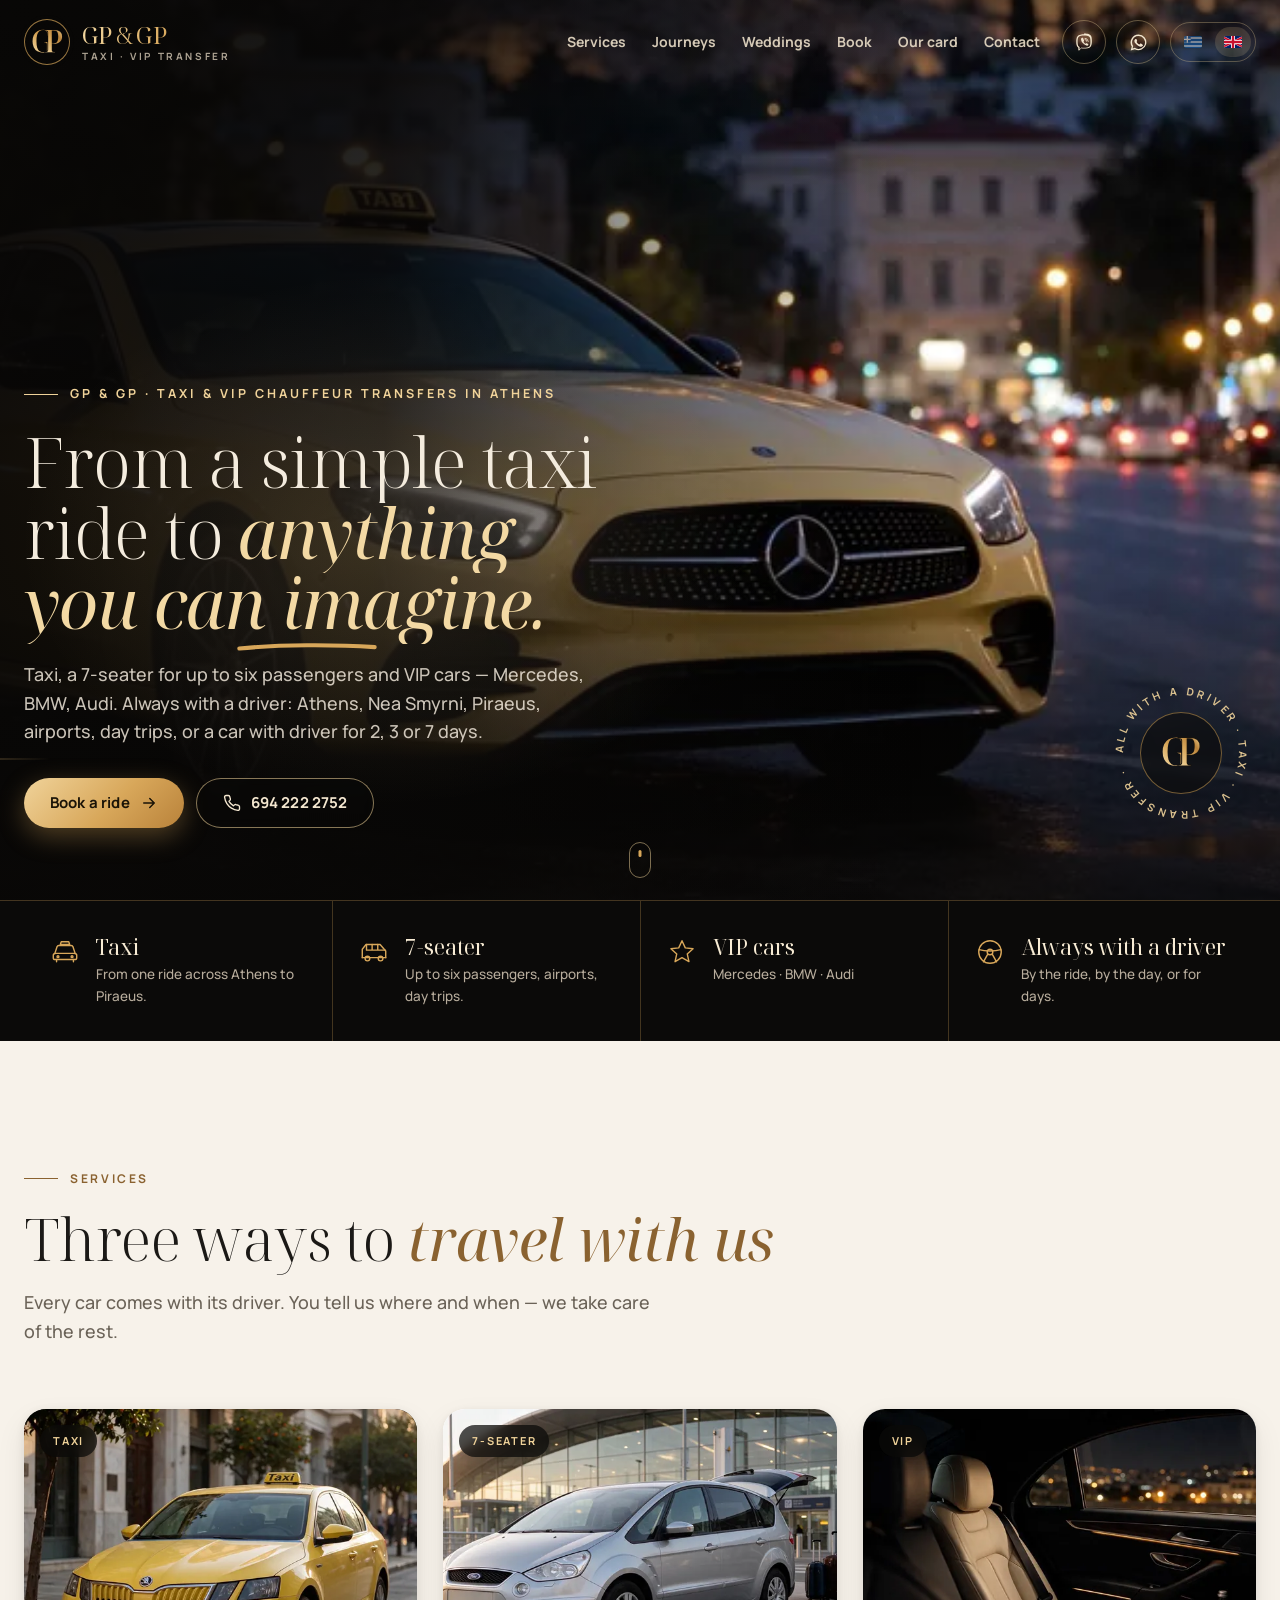
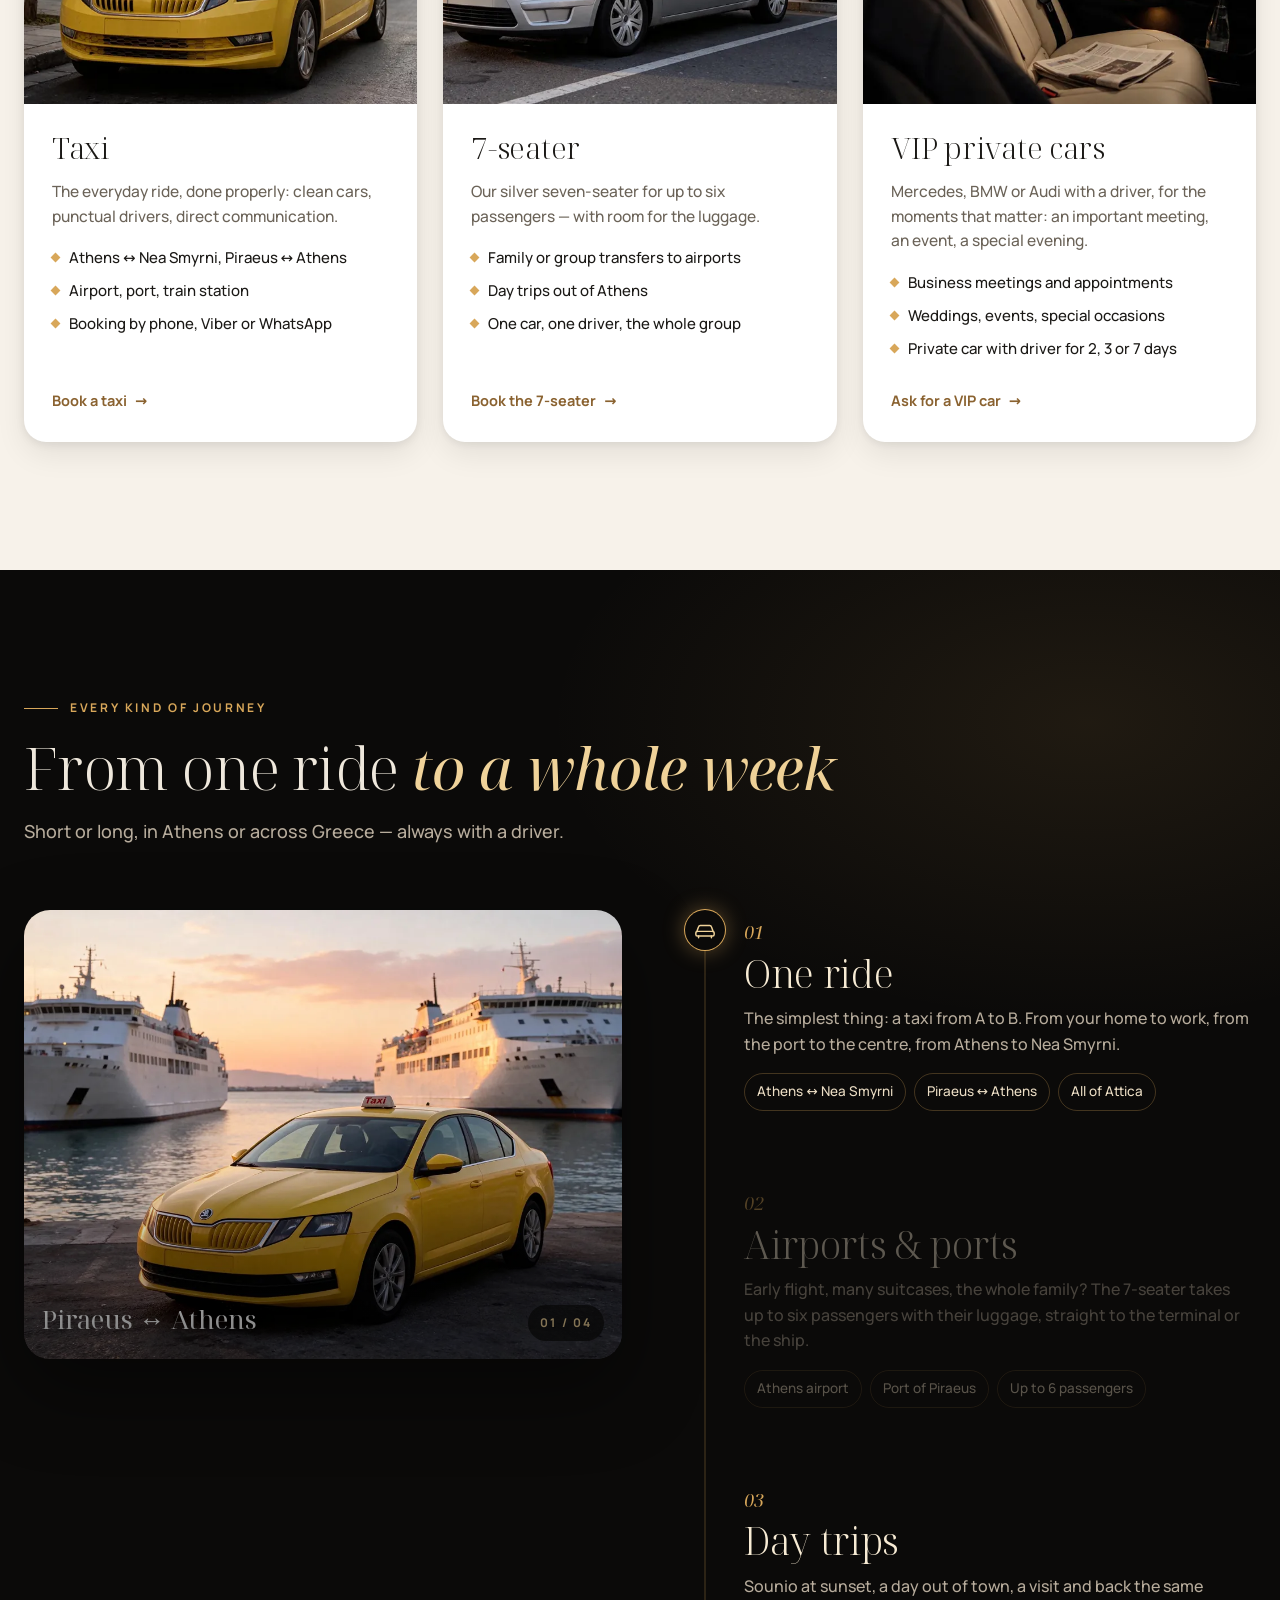
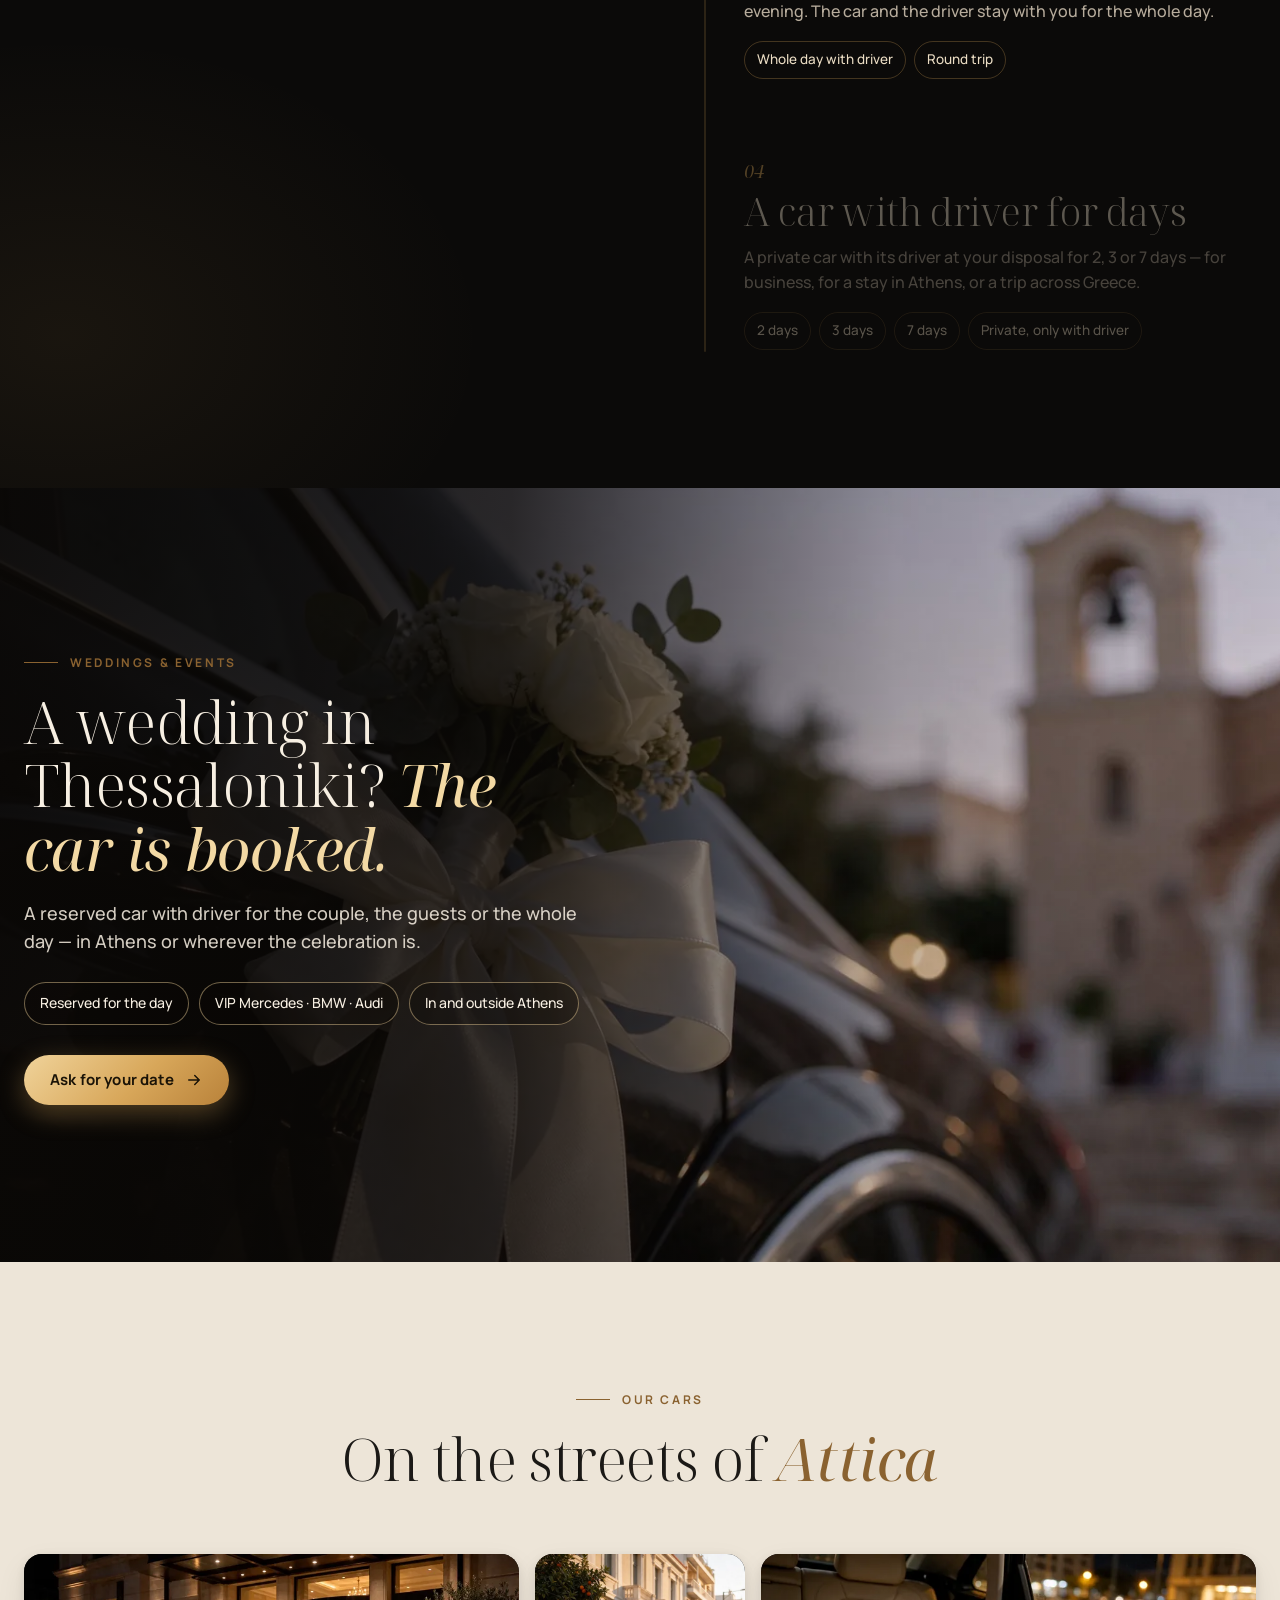
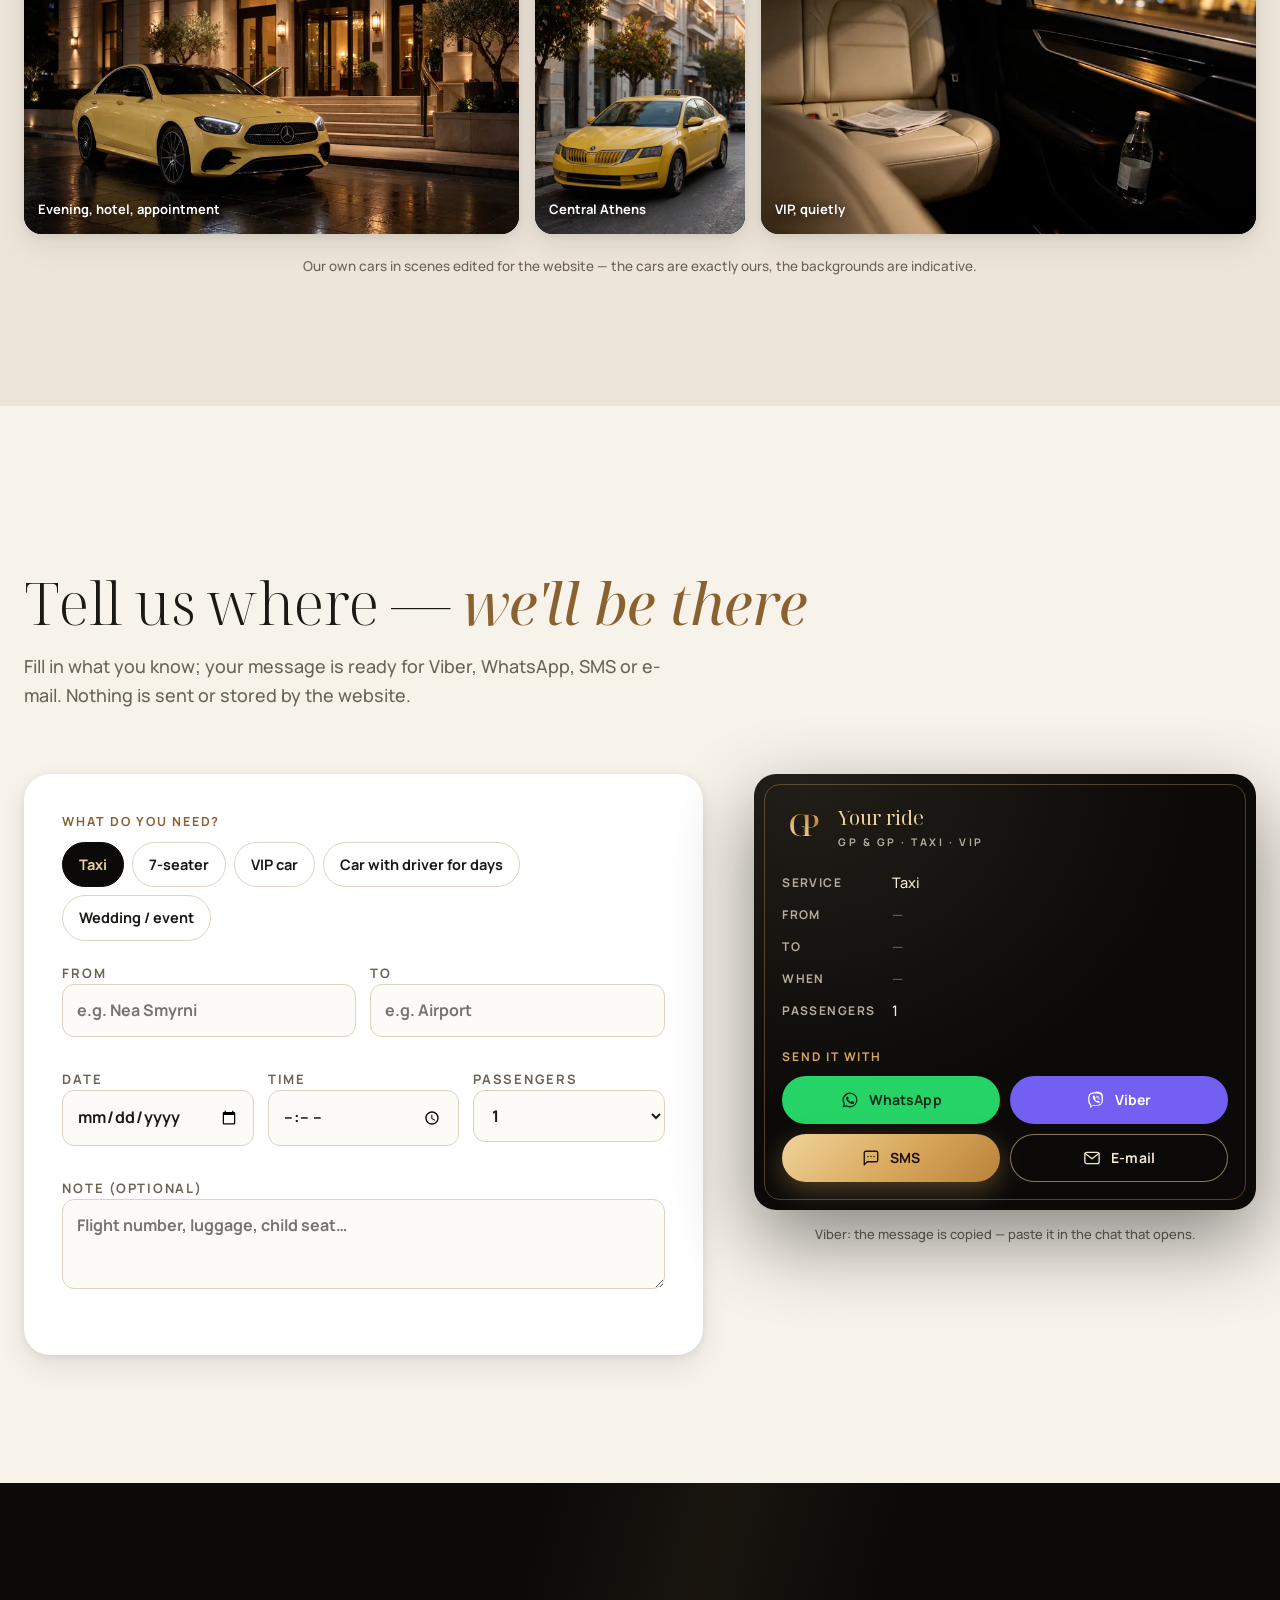
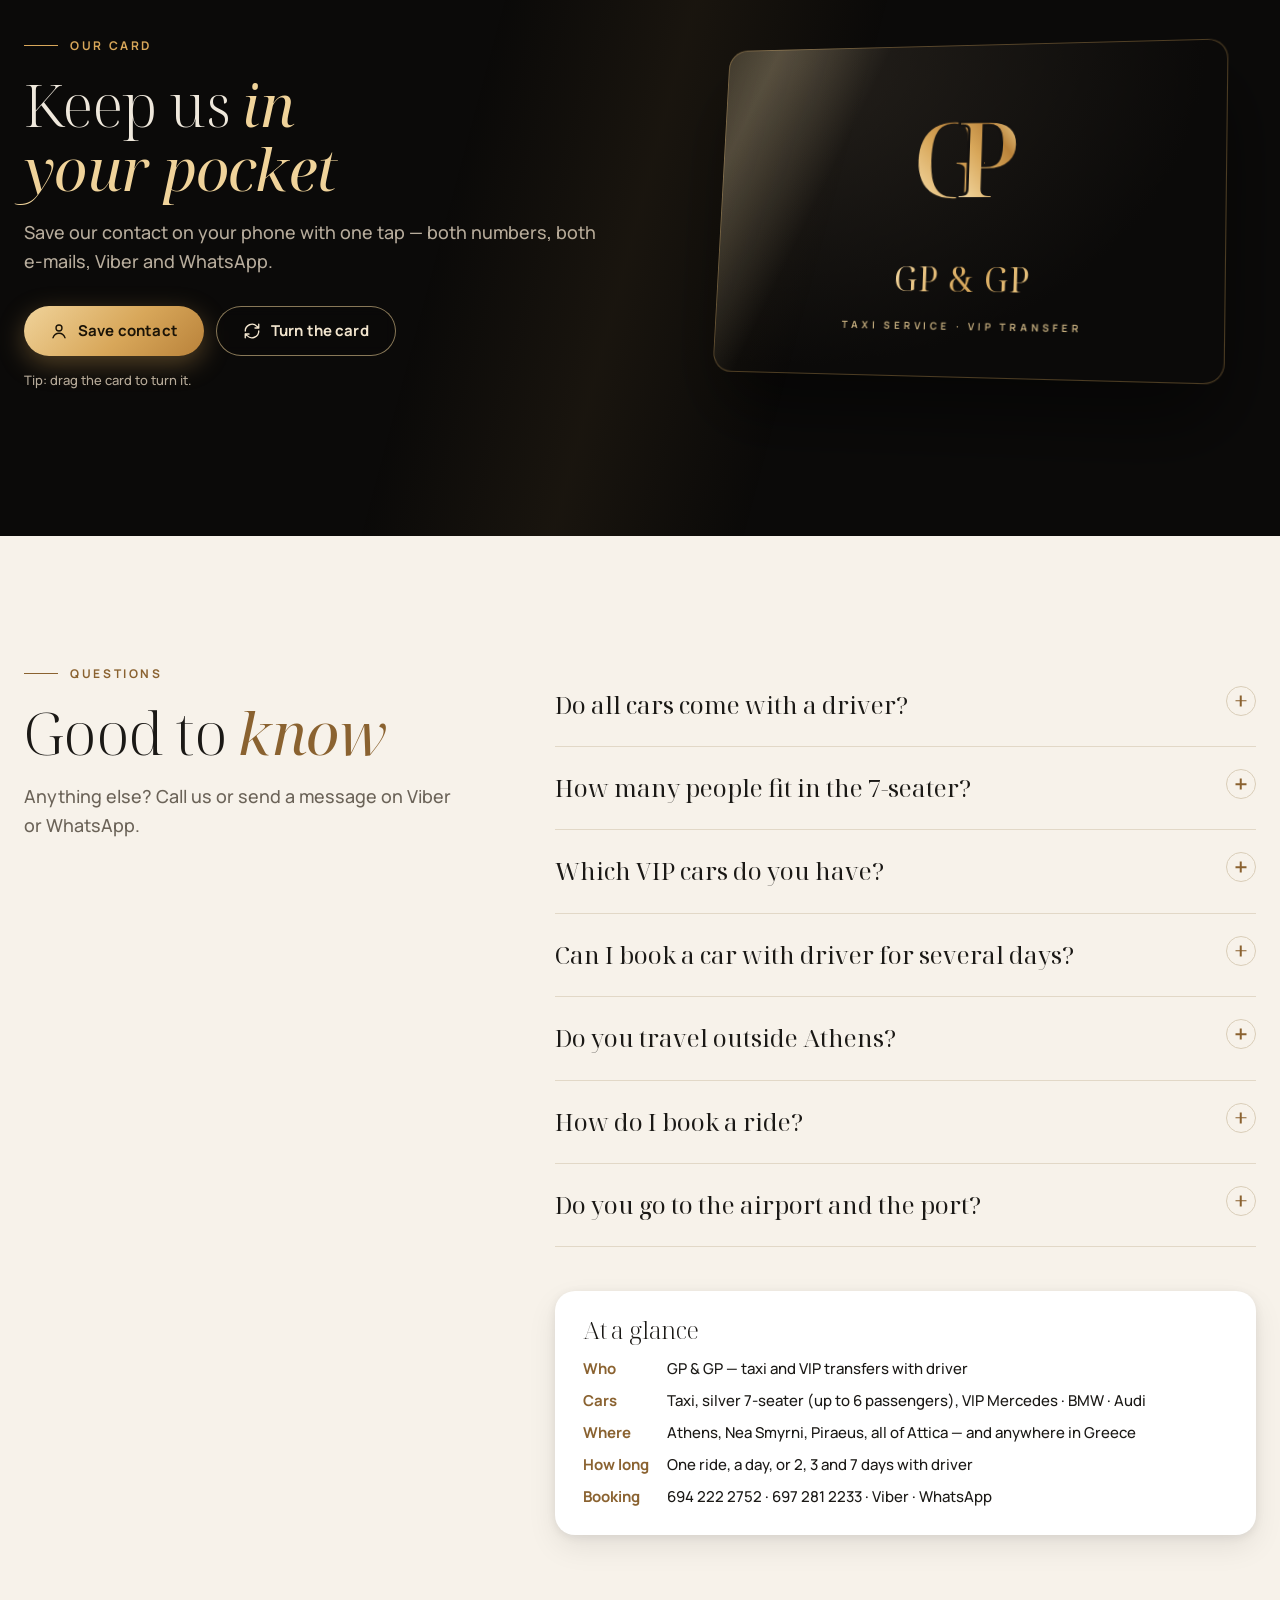
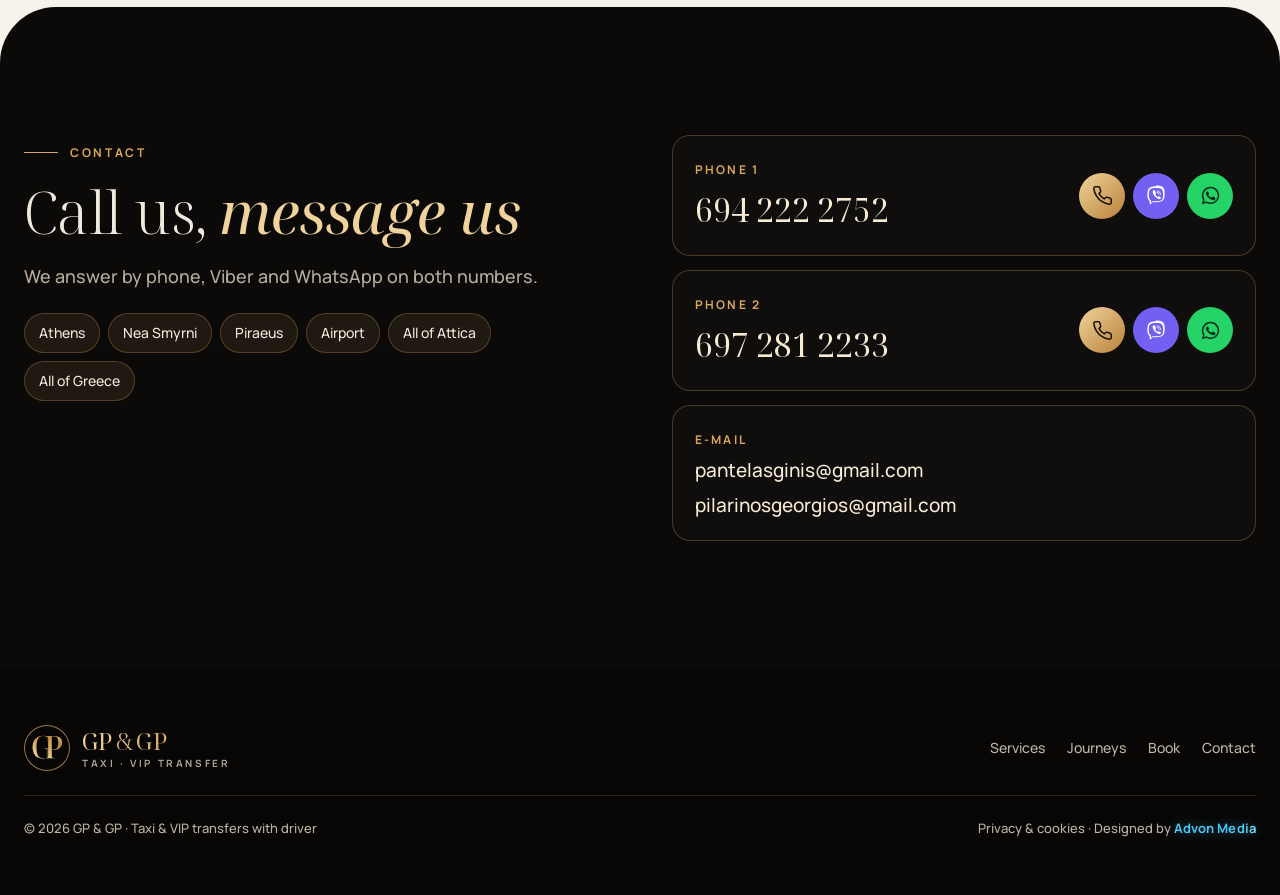
==== commit 01ba39aa: "Logo goes back to the top: #top anchor moved off the fixed header [skip netlify] Co-Authored-By: Cla" ====
--- a/en.html
+++ b/en.html
@@ -468,7 +468,8 @@
 <svg width="0" height="0" style="position:absolute" aria-hidden="true"><defs><linearGradient id="gld" x1="0" y1="0" x2="1" y2="1"><stop offset="0" stop-color="#F3D9A4"/><stop offset=".45" stop-color="#D8A75A"/><stop offset=".75" stop-color="#B9823A"/><stop offset="1" stop-color="#E9C887"/></linearGradient></defs><symbol id="gpm" viewBox="0 0 200 200"><path transform="translate(29.48 145.00) scale(0.13536 -0.13536)" d="M407 -10Q289 -10 211.0 36.0Q133 82 94.5 164.5Q56 247 56 358Q56 466 94.5 548.5Q133 631 211.0 677.5Q289 724 406 724Q482 724 534.5 709.5Q587 695 614.5 670.0Q642 645 642 613Q642 579 617.0 559.5Q592 540 539 537Q539 600 525.0 639.5Q511 679 481.0 696.5Q451 714 400 714Q323 714 275.0 678.0Q227 642 205.0 563.5Q183 485 183 358Q183 230 207.5 151.5Q232 73 285.0 36.5Q338 0 423 0Q449 0 473.5 4.0Q498 8 518 13V253Q518 277 509.5 292.0Q501 307 483.0 314.5Q465 322 439 322H433V332H708V322H701Q677 322 662.5 314.0Q648 306 641.5 290.0Q635 274 635 249V38Q583 14 528.0 2.0Q473 -10 407 -10Z" style="fill:var(--gpf,url(#gld))"/><path transform="translate(87.55 145.00) scale(0.13536 -0.13536)" d="M35 0V10H56Q80 10 96.5 17.0Q113 24 121.5 39.5Q130 55 130 80V638Q130 662 121.5 676.5Q113 691 96.5 697.5Q80 704 56 704H35V714H323Q453 714 515.0 658.0Q577 602 577 504Q577 459 562.5 418.5Q548 378 515.5 346.0Q483 314 430.0 295.5Q377 277 301 277H246V79Q246 54 255.0 39.0Q264 24 280.5 17.0Q297 10 320 10H347V0ZM291 287Q335 287 365.5 298.5Q396 310 415.0 335.5Q434 361 443.0 401.5Q452 442 452 499Q452 573 437.5 618.0Q423 663 391.0 683.5Q359 704 306 704H246V287Z" style="fill:none;stroke:var(--gpk,#0B0A09);stroke-width:51.7;stroke-linejoin:round"/><path transform="translate(87.55 145.00) scale(0.13536 -0.13536)" d="M35 0V10H56Q80 10 96.5 17.0Q113 24 121.5 39.5Q130 55 130 80V638Q130 662 121.5 676.5Q113 691 96.5 697.5Q80 704 56 704H35V714H323Q453 714 515.0 658.0Q577 602 577 504Q577 459 562.5 418.5Q548 378 515.5 346.0Q483 314 430.0 295.5Q377 277 301 277H246V79Q246 54 255.0 39.0Q264 24 280.5 17.0Q297 10 320 10H347V0ZM291 287Q335 287 365.5 298.5Q396 310 415.0 335.5Q434 361 443.0 401.5Q452 442 452 499Q452 573 437.5 618.0Q423 663 391.0 683.5Q359 704 306 704H246V287Z" style="fill:var(--gpf,url(#gld))"/></symbol></svg>
 <div id="intro" hidden aria-hidden="true"><div class="ic3"><svg viewBox="0 0 200 200"><use href="#gpm"/></svg><div class="itx">TAXI · VIP TRANSFER</div></div></div>
 <div class="prog" aria-hidden="true"></div>
-<header class="hd" id="top">
+<div id="top" aria-hidden="true"></div>
+<header class="hd">
  <div class="wrap">
   <a class="brand" href="#top" aria-label="GP &amp; GP — back to top" data-en-aria="GP &amp; GP — back to top">
    <span class="em"><svg viewBox="0 0 200 200" aria-hidden="true"><use href="#gpm"/></svg></span>
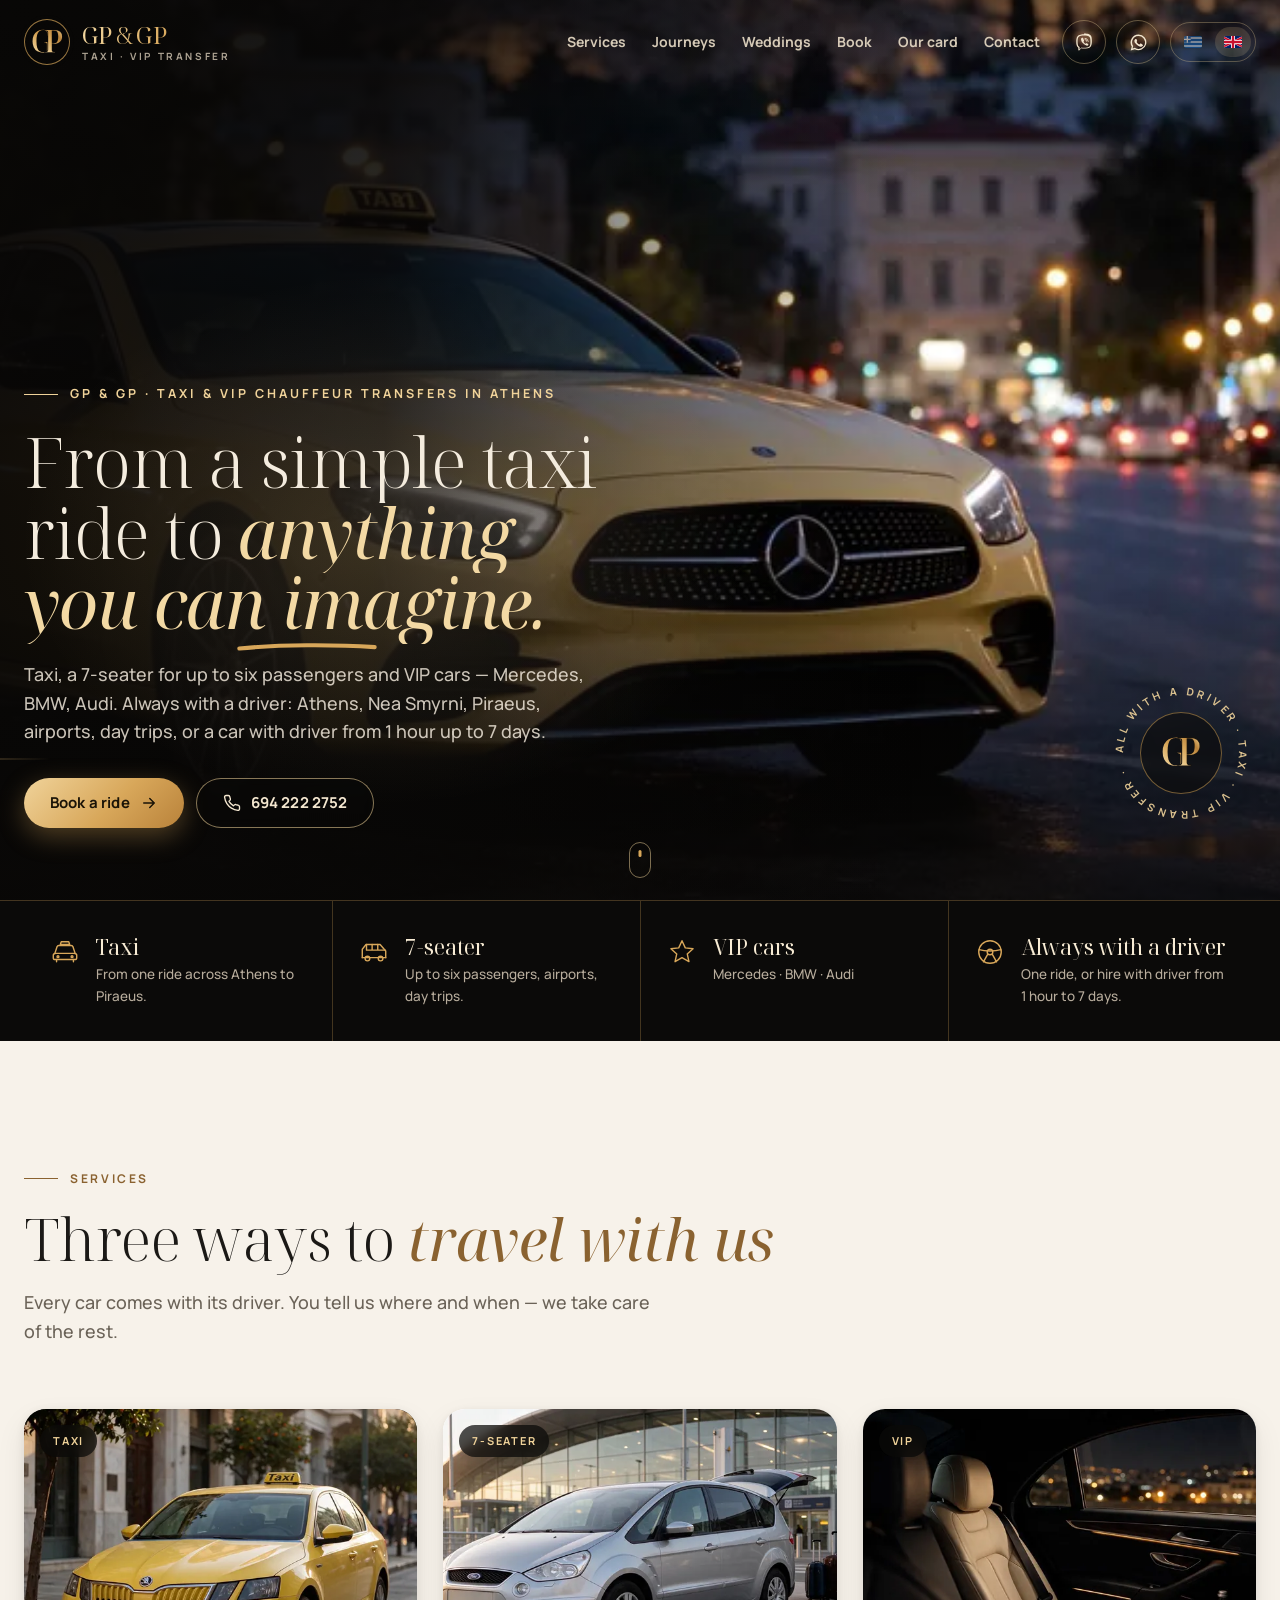
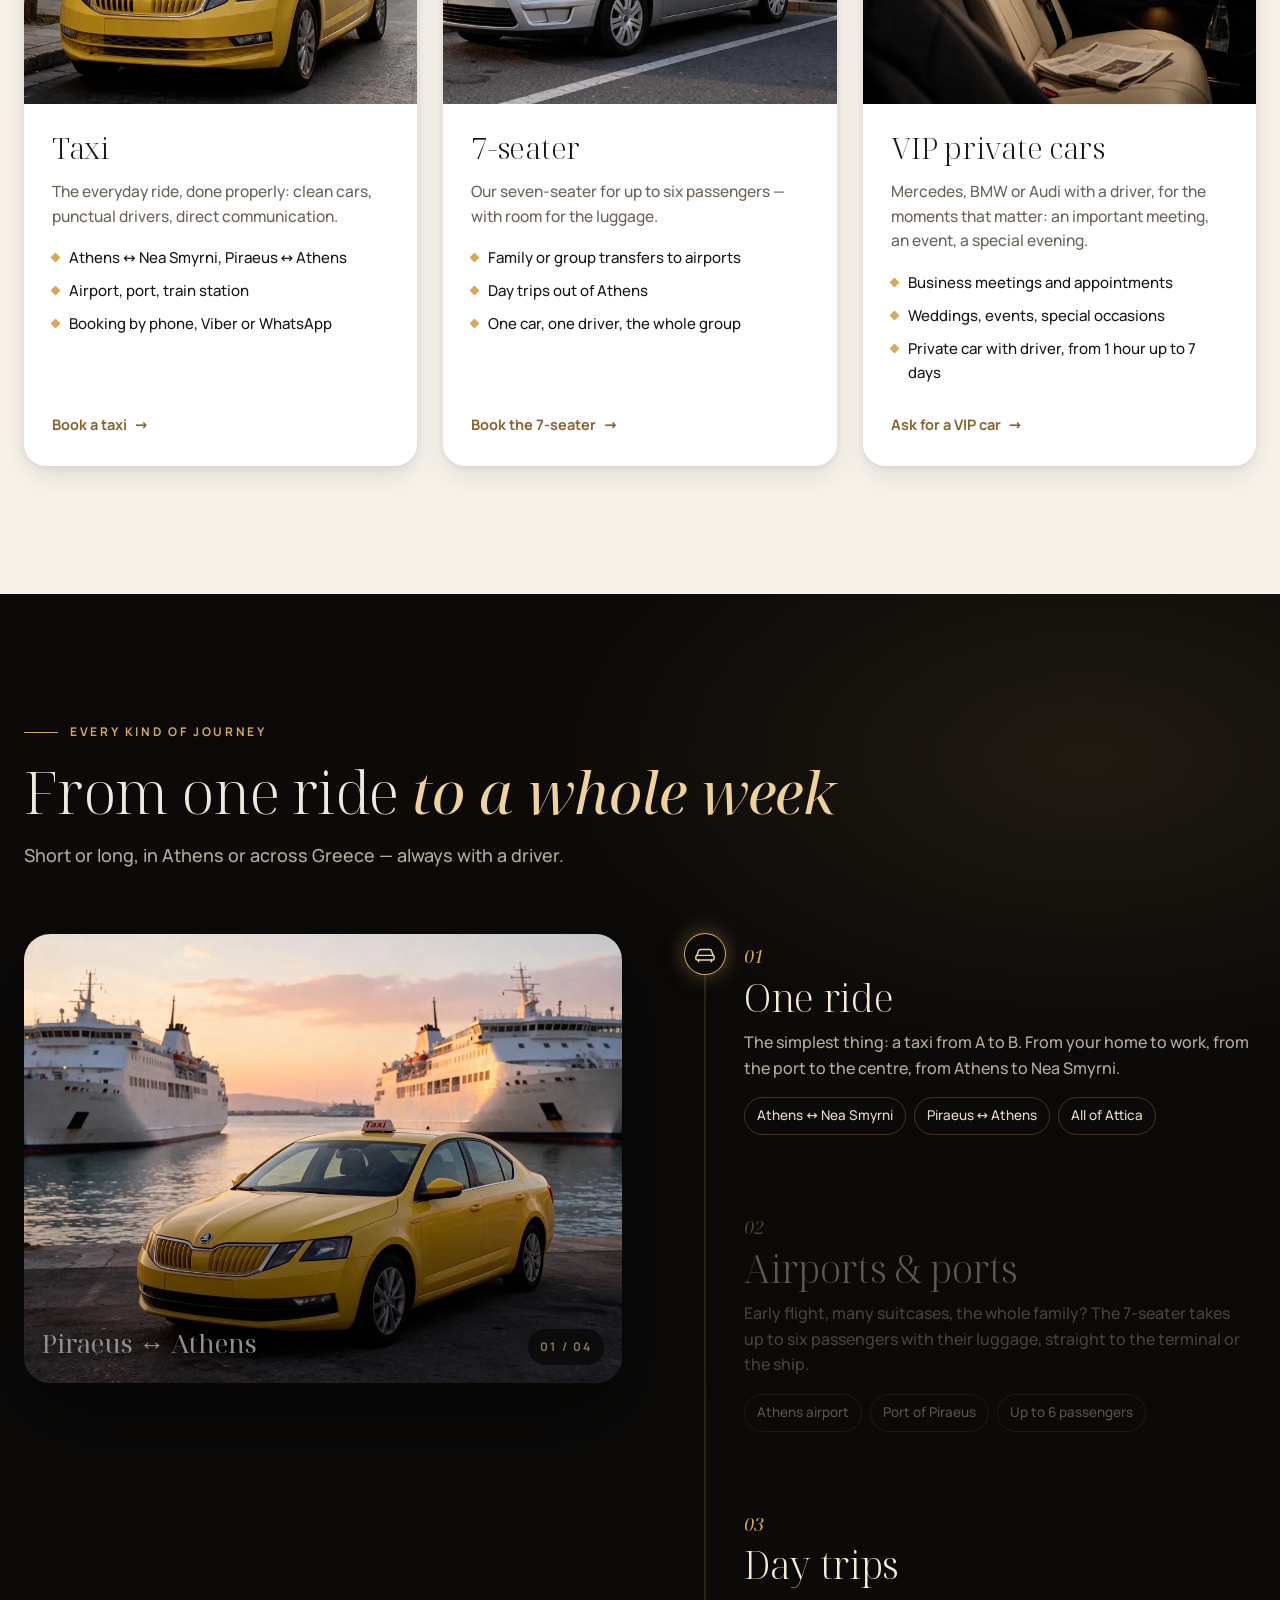
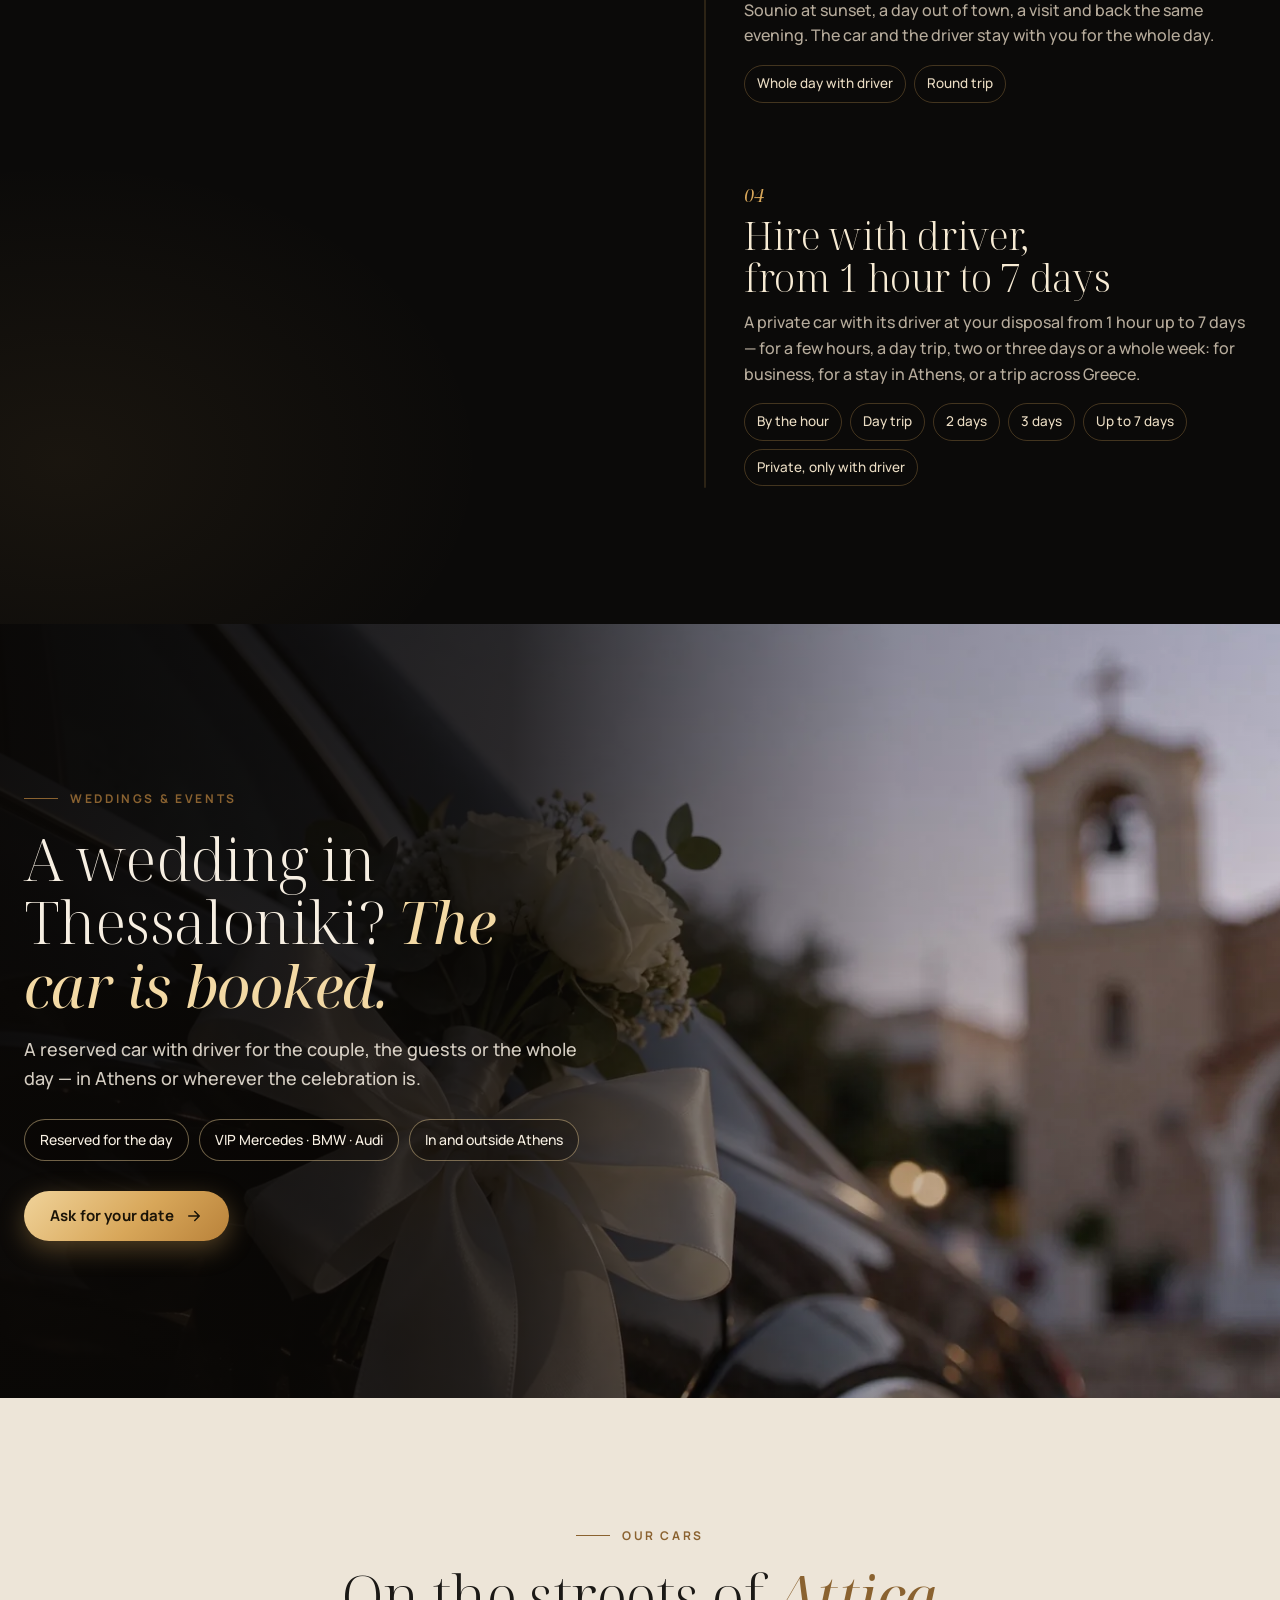
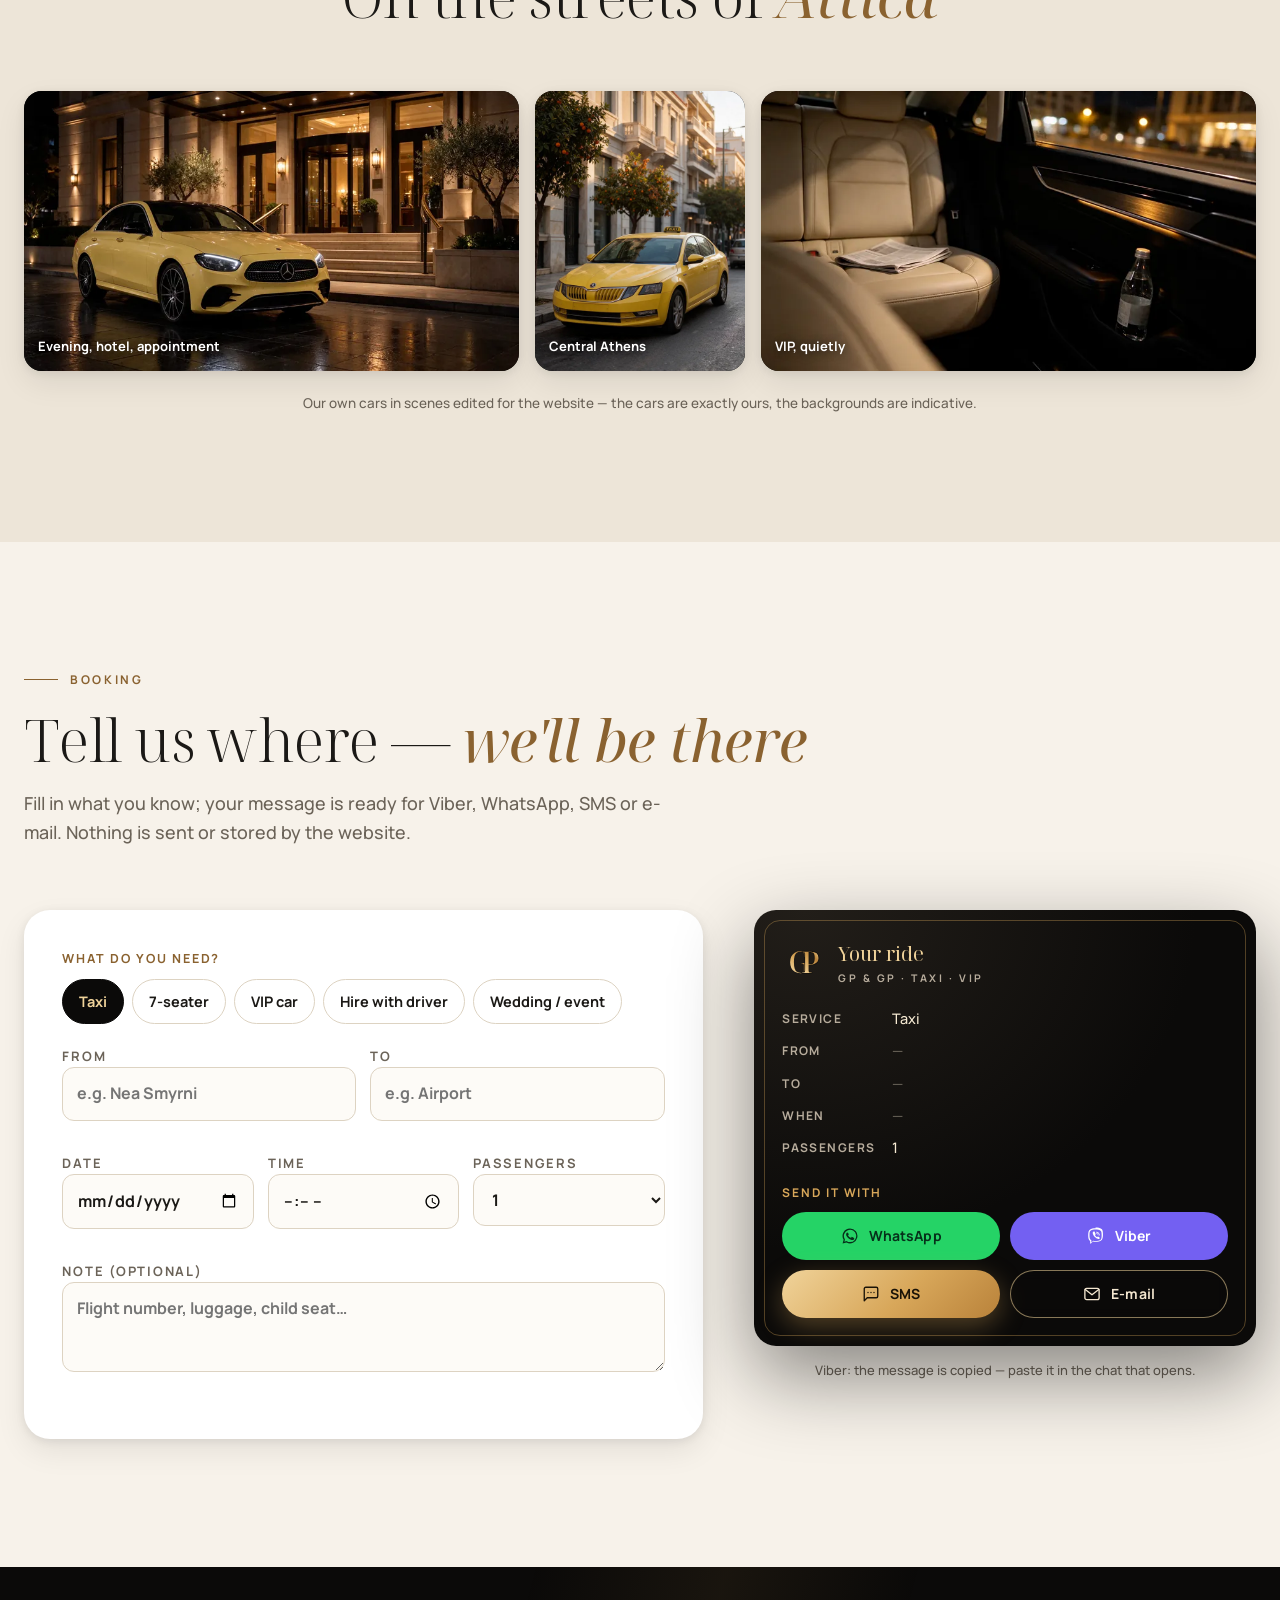
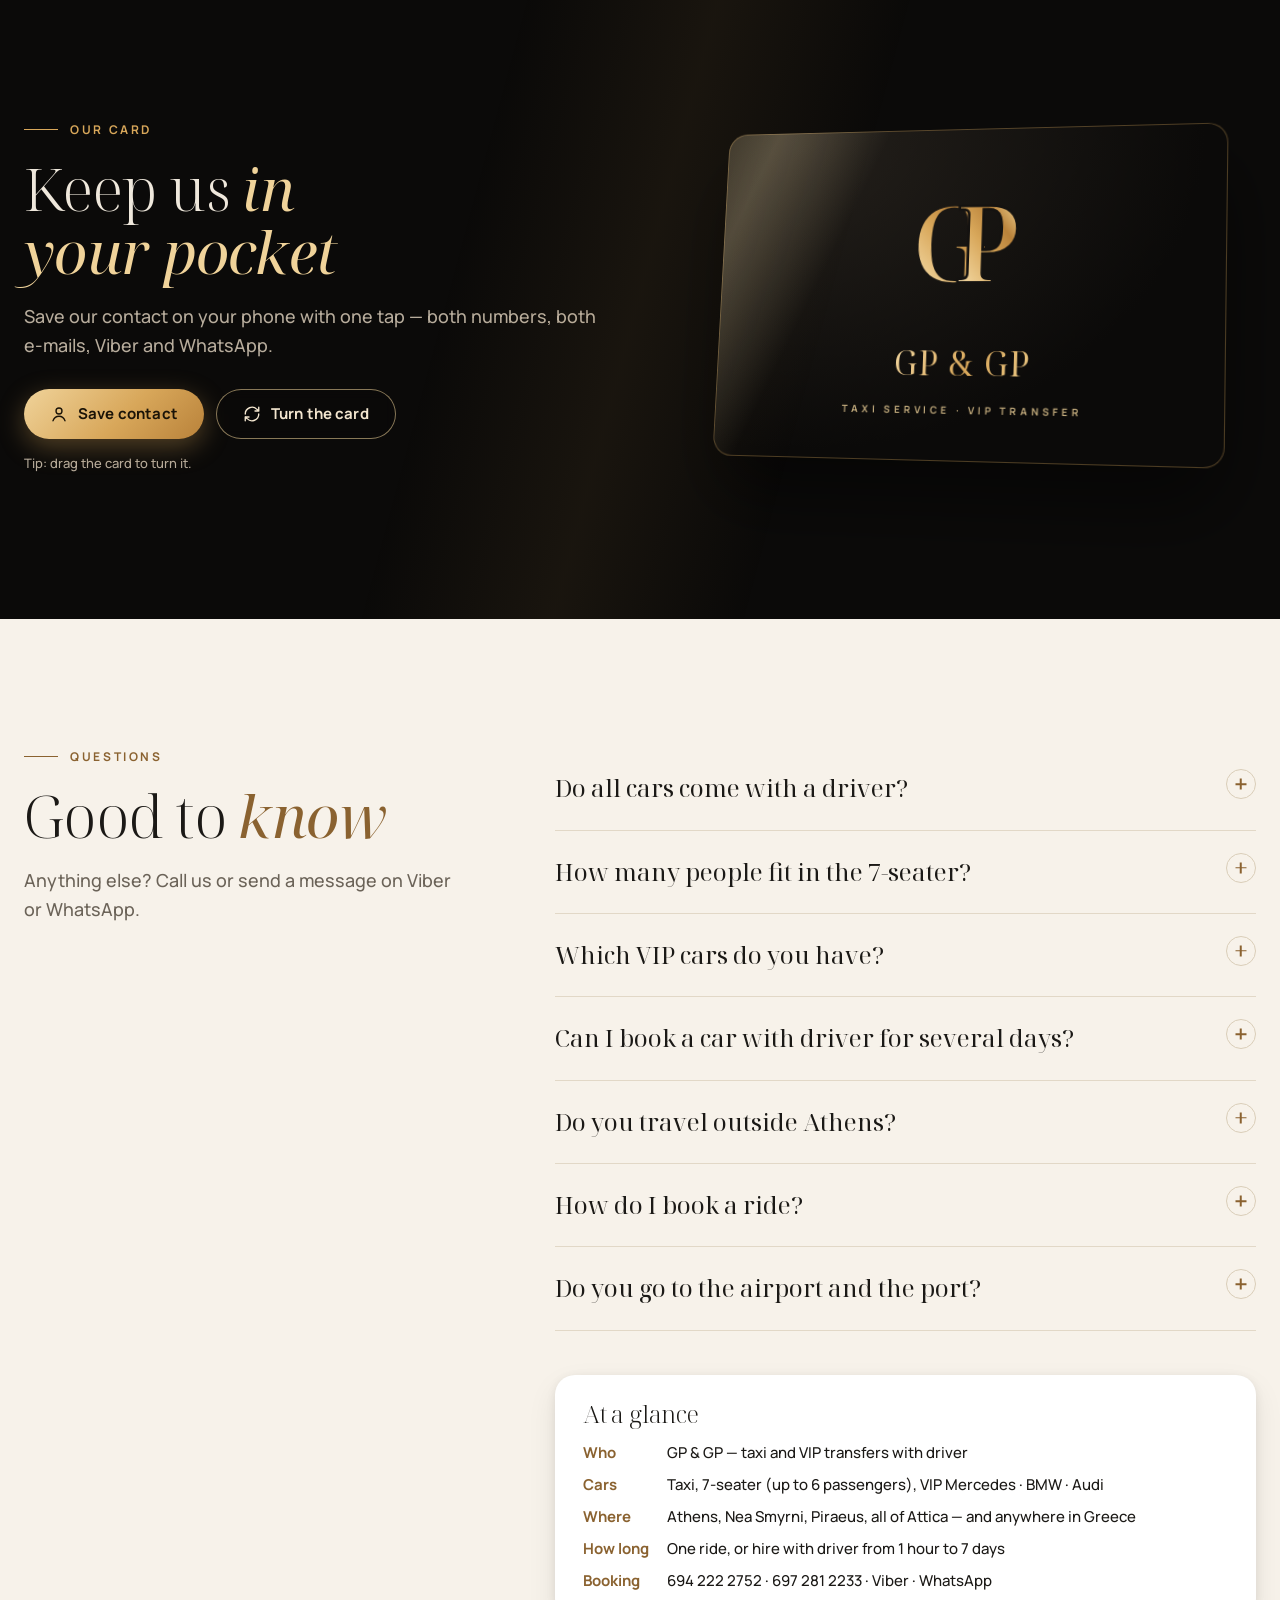
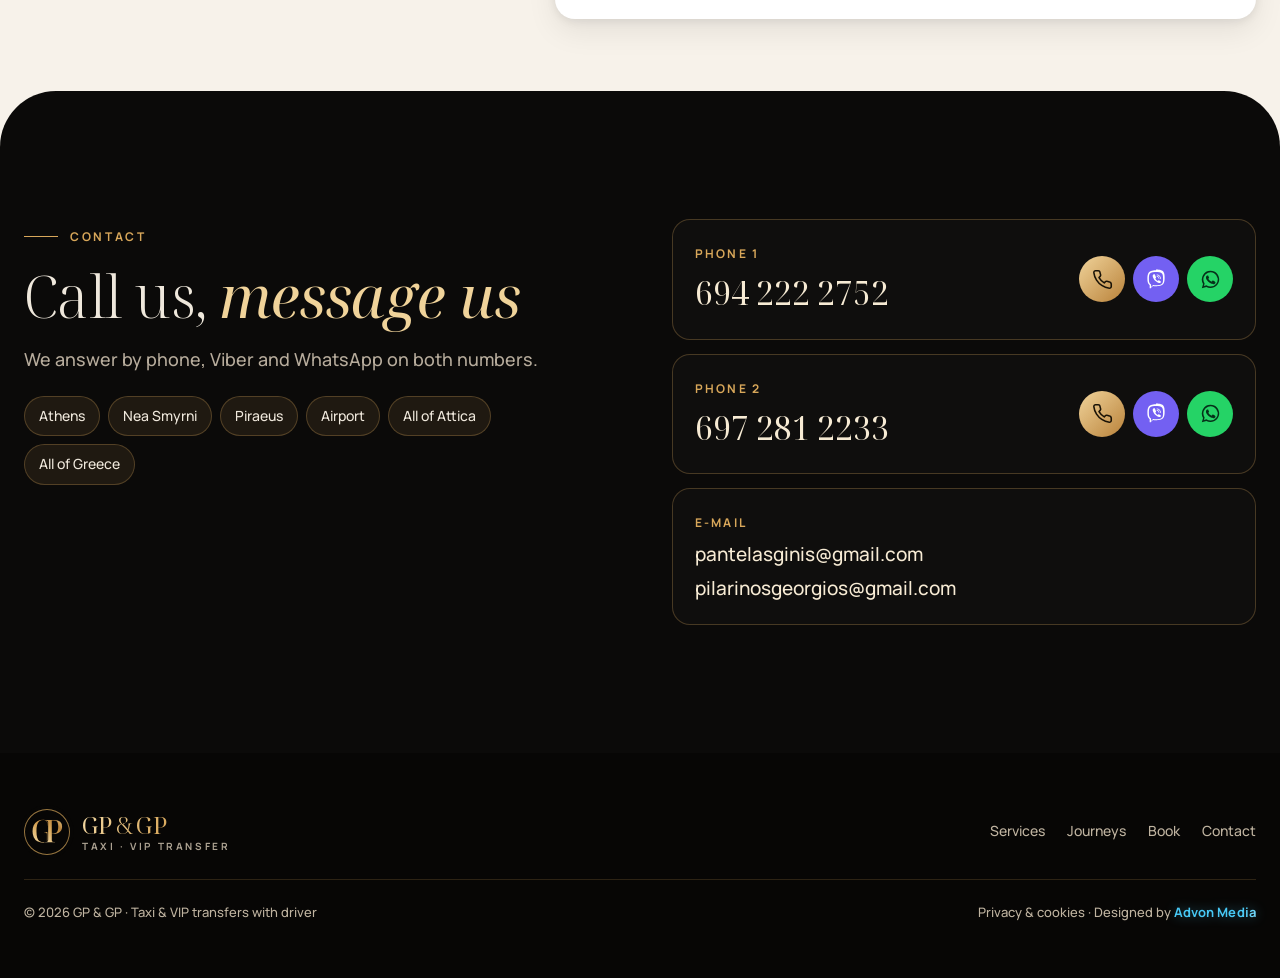
==== commit d47e5e9f: "Durations: by the hour, day trip, 2–7 days (hire with driver 1 hour – 7 days); «ασημί» removed from " ====
--- a/en.html
+++ b/en.html
@@ -13,25 +13,26 @@
 <link rel="apple-touch-icon" href="assets/icons/apple-touch-icon.png?v=3084002b">
 <link rel="manifest" href="site.webmanifest?v=3084002b">
 <!-- /advon-icons -->
-<meta name="description" content="GP &amp; GP: taxi, a 7-seater for up to 6 passengers and VIP Mercedes, BMW, Audi — always with a driver. Athens, Nea Smyrni, Piraeus, airports, day trips and multi-day.">
+<meta name="description" content="GP &amp; GP: taxi, a 7-seater for up to 6 passengers and VIP Mercedes, BMW, Audi — always with a driver. Athens, Nea Smyrni, Piraeus, airports, day trips, by the hour or up to 7 days.">
 <meta name="robots" content="index,follow,max-image-preview:large">
 <!-- advon-en -->
 <script>try{localStorage.setItem("gp-lang","en")}catch(e){}</script>
 <!-- /advon-en -->
+<meta name="msvalidate.01" content="B111344056B4F7484DEA53457F44A3C3">
 <script id="advon-draft-guard">(function(){var h=location.hostname;if(/(^|\.)drafts\.advonmedia\.com$|\.github\.io$|\.netlify\.app$/.test(h)){var m=document.createElement('meta');m.name='robots';m.content='noindex,nofollow';document.head.appendChild(m)}})();</script>
 <meta name="theme-color" content="#0B0A09">
 <meta name="color-scheme" content="light only">
 <meta property="og:type" content="website">
 <meta property="og:site_name" content="GP &amp; GP">
 <meta property="og:title" content="Taxi &amp; VIP chauffeur transfers in Athens | GP &amp; GP">
-<meta property="og:description" content="GP &amp; GP: taxi, a 7-seater for up to 6 passengers and VIP Mercedes, BMW, Audi — always with a driver. Athens, Nea Smyrni, Piraeus, airports, day trips and multi-day.">
+<meta property="og:description" content="GP &amp; GP: taxi, a 7-seater for up to 6 passengers and VIP Mercedes, BMW, Audi — always with a driver. Athens, Nea Smyrni, Piraeus, airports, day trips, by the hour or up to 7 days.">
 <meta property="og:image" content="assets/img/og.jpg">
 <meta property="og:image:width" content="1200"><meta property="og:image:height" content="630">
 <meta property="og:image:alt" content="Ταξί Mercedes της GP &amp; GP με την Ακρόπολη">
 <meta property="og:locale" content="en_GB"><meta property="og:locale:alternate" content="el_GR">
 <meta name="twitter:card" content="summary_large_image">
 <meta name="twitter:title" content="Taxi &amp; VIP chauffeur transfers in Athens | GP &amp; GP">
-<meta name="twitter:description" content="GP &amp; GP: taxi, a 7-seater for up to 6 passengers and VIP Mercedes, BMW, Audi — always with a driver. Athens, Nea Smyrni, Piraeus, airports, day trips and multi-day.">
+<meta name="twitter:description" content="GP &amp; GP: taxi, a 7-seater for up to 6 passengers and VIP Mercedes, BMW, Audi — always with a driver. Athens, Nea Smyrni, Piraeus, airports, day trips, by the hour or up to 7 days.">
 <meta name="twitter:image" content="assets/img/og.jpg">
 <link rel="preload" href="assets/fonts/noto-serif-display-greek-300-normal.woff2" as="font" type="font/woff2" crossorigin>
 <link rel="preload" as="image" href="assets/img/gp-taxi-vip-metafores-athina-mercedes-akropoli-1800.webp" imagesrcset="assets/img/gp-taxi-vip-metafores-athina-mercedes-akropoli-1200.webp 1200w, assets/img/gp-taxi-vip-metafores-athina-mercedes-akropoli-1800.webp 1800w, assets/img/gp-taxi-vip-metafores-athina-mercedes-akropoli-2400.webp 2400w" imagesizes="100vw" media="(min-width:701px)">
@@ -462,7 +463,7 @@
 @media (max-width:700px){.hero .glow{display:none}}
 
 </style>
-<script type="application/ld+json">{"@context": "https://schema.org", "@graph": [{"@type": "LocalBusiness", "@id": "#business", "name": "GP & GP", "alternateName": ["GP&GP", "GP & GP Taxi · VIP Transfer"], "description": "Ταξί, επταθέσιο για έως 6 επιβάτες και VIP αυτοκίνητα Mercedes, BMW, Audi — όλα με οδηγό. Αθήνα, Νέα Σμύρνη, Πειραιάς, αεροδρόμια, μονοήμερες και πολυήμερες διαδρομές.", "telephone": "+306942222752", "email": "pantelasginis@gmail.com", "address": {"@type": "PostalAddress", "addressLocality": "Αθήνα", "addressRegion": "Αττική", "addressCountry": "GR"}, "image": "assets/img/gp-taxi-vip-metafores-athina-mercedes-akropoli-1800.webp", "logo": "assets/img/gp-and-gp-logo.svg", "areaServed": [{"@type": "City", "name": "Αθήνα"}, {"@type": "City", "name": "Νέα Σμύρνη"}, {"@type": "City", "name": "Πειραιάς"}, {"@type": "AdministrativeArea", "name": "Αττική"}, {"@type": "Country", "name": "Ελλάδα"}], "contactPoint": [{"@type": "ContactPoint", "telephone": "+306942222752", "contactType": "reservations", "availableLanguage": ["el", "en"]}, {"@type": "ContactPoint", "telephone": "+306972812233", "contactType": "reservations", "availableLanguage": ["el", "en"]}], "knowsAbout": ["Ταξί Αθήνα", "Ταξί Νέα Σμύρνη", "Ταξί Πειραιάς", "Μεταφορά αεροδρόμιο", "Επταθέσιο ταξί", "VIP μεταφορές με οδηγό", "Αυτοκίνητο με οδηγό", "Αγκαζέ αυτοκίνητο γάμου", "Μονοήμερες εκδρομές"], "makesOffer": [{"@type": "Offer", "itemOffered": {"@type": "TaxiService", "name": "Ταξί"}}, {"@type": "Offer", "itemOffered": {"@type": "TaxiService", "name": "Επταθέσιο έως 6 επιβάτες"}}, {"@type": "Offer", "itemOffered": {"@type": "TaxiService", "name": "VIP αυτοκίνητο με οδηγό (Mercedes, BMW, Audi)"}}, {"@type": "Offer", "itemOffered": {"@type": "TaxiService", "name": "Αυτοκίνητο με οδηγό για 2, 3 ή 7 ημέρες"}}, {"@type": "Offer", "itemOffered": {"@type": "TaxiService", "name": "Αγκαζέ αυτοκίνητο για γάμους και εκδηλώσεις"}}]}, {"@type": "WebSite", "@id": "#website", "name": "GP & GP", "alternateName": ["GP&GP Taxi VIP Transfer"], "inLanguage": ["el", "en"], "publisher": {"@id": "#business"}}, {"@type": "FAQPage", "mainEntity": [{"@type": "Question", "name": "Είναι όλα τα αυτοκίνητα με οδηγό;", "acceptedAnswer": {"@type": "Answer", "text": "Ναι. Ταξί, επταθέσιο και VIP αυτοκίνητα έρχονται πάντα με οδηγό — δεν ενοικιάζουμε αυτοκίνητα χωρίς οδηγό."}}, {"@type": "Question", "name": "Πόσα άτομα χωράει το επταθέσιο;", "acceptedAnswer": {"@type": "Answer", "text": "Έως έξι επιβάτες, μαζί με τις αποσκευές τους. Είναι ιδανικό για οικογένειες και παρέες προς το αεροδρόμιο ή για μονοήμερες εκδρομές."}}, {"@type": "Question", "name": "Ποια VIP αυτοκίνητα έχετε;", "acceptedAnswer": {"@type": "Answer", "text": "Mercedes, BMW και Audi, πάντα με οδηγό, για επαγγελματικά ραντεβού, εκδηλώσεις, γάμους και ειδικές περιστάσεις."}}, {"@type": "Question", "name": "Μπορώ να κλείσω αυτοκίνητο με οδηγό για πολλές ημέρες;", "acceptedAnswer": {"@type": "Answer", "text": "Ναι. Μπορείτε να έχετε ιδιωτικό αυτοκίνητο με τον οδηγό του στη διάθεσή σας για 2, 3 ή 7 ημέρες."}}, {"@type": "Question", "name": "Κάνετε διαδρομές εκτός Αθήνας;", "acceptedAnswer": {"@type": "Answer", "text": "Ναι. Εκτός από την Αθήνα, τη Νέα Σμύρνη, τον Πειραιά και όλη την Αττική, κάνουμε και μεγάλες διαδρομές — για παράδειγμα αγκαζέ αυτοκίνητο για γάμο στη Θεσσαλονίκη."}}, {"@type": "Question", "name": "Πώς κλείνω μια διαδρομή;", "acceptedAnswer": {"@type": "Answer", "text": "Τηλεφωνικά στο 694 222 2752 ή στο 697 281 2233, ή με μήνυμα σε Viber ή WhatsApp. Μπορείτε να ετοιμάσετε το μήνυμα από τη φόρμα «Κράτηση» της σελίδας."}}, {"@type": "Question", "name": "Πηγαίνετε στο αεροδρόμιο και στο λιμάνι;", "acceptedAnswer": {"@type": "Answer", "text": "Ναι, στο αεροδρόμιο της Αθήνας και στο λιμάνι του Πειραιά, για αναχωρήσεις και αφίξεις."}}]}]}</script>
+<script type="application/ld+json">{"@context": "https://schema.org", "@graph": [{"@type": "LocalBusiness", "@id": "#business", "name": "GP & GP", "alternateName": ["GP&GP", "GP & GP Taxi · VIP Transfer"], "description": "Ταξί, επταθέσιο για έως 6 επιβάτες και VIP αυτοκίνητα Mercedes, BMW, Audi — όλα με οδηγό. Αθήνα, Νέα Σμύρνη, Πειραιάς, αεροδρόμια, μονοήμερες και πολυήμερες διαδρομές.", "telephone": "+306942222752", "email": "pantelasginis@gmail.com", "address": {"@type": "PostalAddress", "addressLocality": "Αθήνα", "addressRegion": "Αττική", "addressCountry": "GR"}, "image": "assets/img/gp-taxi-vip-metafores-athina-mercedes-akropoli-1800.webp", "logo": "assets/img/gp-and-gp-logo.svg", "areaServed": [{"@type": "City", "name": "Αθήνα"}, {"@type": "City", "name": "Νέα Σμύρνη"}, {"@type": "City", "name": "Πειραιάς"}, {"@type": "AdministrativeArea", "name": "Αττική"}, {"@type": "Country", "name": "Ελλάδα"}], "contactPoint": [{"@type": "ContactPoint", "telephone": "+306942222752", "contactType": "reservations", "availableLanguage": ["el", "en"]}, {"@type": "ContactPoint", "telephone": "+306972812233", "contactType": "reservations", "availableLanguage": ["el", "en"]}], "knowsAbout": ["Ταξί Αθήνα", "Ταξί Νέα Σμύρνη", "Ταξί Πειραιάς", "Μεταφορά αεροδρόμιο", "Επταθέσιο ταξί", "VIP μεταφορές με οδηγό", "Αυτοκίνητο με οδηγό", "Αγκαζέ αυτοκίνητο γάμου", "Μονοήμερες εκδρομές"], "makesOffer": [{"@type": "Offer", "itemOffered": {"@type": "TaxiService", "name": "Ταξί"}}, {"@type": "Offer", "itemOffered": {"@type": "TaxiService", "name": "Επταθέσιο έως 6 επιβάτες"}}, {"@type": "Offer", "itemOffered": {"@type": "TaxiService", "name": "VIP αυτοκίνητο με οδηγό (Mercedes, BMW, Audi)"}}, {"@type": "Offer", "itemOffered": {"@type": "TaxiService", "name": "Ενοικίαση αυτοκινήτου με οδηγό, από 1 ώρα έως 7 ημέρες"}}, {"@type": "Offer", "itemOffered": {"@type": "TaxiService", "name": "Αγκαζέ αυτοκίνητο για γάμους και εκδηλώσεις"}}]}, {"@type": "WebSite", "@id": "#website", "name": "GP & GP", "alternateName": ["GP&GP Taxi VIP Transfer"], "inLanguage": ["el", "en"], "publisher": {"@id": "#business"}}, {"@type": "FAQPage", "mainEntity": [{"@type": "Question", "name": "Είναι όλα τα αυτοκίνητα με οδηγό;", "acceptedAnswer": {"@type": "Answer", "text": "Ναι. Ταξί, επταθέσιο και VIP αυτοκίνητα έρχονται πάντα με οδηγό — δεν ενοικιάζουμε αυτοκίνητα χωρίς οδηγό."}}, {"@type": "Question", "name": "Πόσα άτομα χωράει το επταθέσιο;", "acceptedAnswer": {"@type": "Answer", "text": "Έως έξι επιβάτες, μαζί με τις αποσκευές τους. Είναι ιδανικό για οικογένειες και παρέες προς το αεροδρόμιο ή για μονοήμερες εκδρομές."}}, {"@type": "Question", "name": "Ποια VIP αυτοκίνητα έχετε;", "acceptedAnswer": {"@type": "Answer", "text": "Mercedes, BMW και Audi, πάντα με οδηγό, για επαγγελματικά ραντεβού, εκδηλώσεις, γάμους και ειδικές περιστάσεις."}}, {"@type": "Question", "name": "Μπορώ να κλείσω αυτοκίνητο με οδηγό για πολλές ημέρες;", "acceptedAnswer": {"@type": "Answer", "text": "Ναι. Μπορείτε να έχετε ιδιωτικό αυτοκίνητο με τον οδηγό του στη διάθεσή σας από 1 ώρα έως 7 ημέρες: ανά ώρα, μονοήμερο, διήμερο, τριήμερο ή ως μία εβδομάδα."}}, {"@type": "Question", "name": "Κάνετε διαδρομές εκτός Αθήνας;", "acceptedAnswer": {"@type": "Answer", "text": "Ναι. Εκτός από την Αθήνα, τη Νέα Σμύρνη, τον Πειραιά και όλη την Αττική, κάνουμε και μεγάλες διαδρομές — για παράδειγμα αγκαζέ αυτοκίνητο για γάμο στη Θεσσαλονίκη."}}, {"@type": "Question", "name": "Πώς κλείνω μια διαδρομή;", "acceptedAnswer": {"@type": "Answer", "text": "Τηλεφωνικά στο 694 222 2752 ή στο 697 281 2233, ή με μήνυμα σε Viber ή WhatsApp. Μπορείτε να ετοιμάσετε το μήνυμα από τη φόρμα «Κράτηση» της σελίδας."}}, {"@type": "Question", "name": "Πηγαίνετε στο αεροδρόμιο και στο λιμάνι;", "acceptedAnswer": {"@type": "Answer", "text": "Ναι, στο αεροδρόμιο της Αθήνας και στο λιμάνι του Πειραιά, για αναχωρήσεις και αφίξεις."}}]}]}</script>
 </head>
 <body>
 <svg width="0" height="0" style="position:absolute" aria-hidden="true"><defs><linearGradient id="gld" x1="0" y1="0" x2="1" y2="1"><stop offset="0" stop-color="#F3D9A4"/><stop offset=".45" stop-color="#D8A75A"/><stop offset=".75" stop-color="#B9823A"/><stop offset="1" stop-color="#E9C887"/></linearGradient></defs><symbol id="gpm" viewBox="0 0 200 200"><path transform="translate(29.48 145.00) scale(0.13536 -0.13536)" d="M407 -10Q289 -10 211.0 36.0Q133 82 94.5 164.5Q56 247 56 358Q56 466 94.5 548.5Q133 631 211.0 677.5Q289 724 406 724Q482 724 534.5 709.5Q587 695 614.5 670.0Q642 645 642 613Q642 579 617.0 559.5Q592 540 539 537Q539 600 525.0 639.5Q511 679 481.0 696.5Q451 714 400 714Q323 714 275.0 678.0Q227 642 205.0 563.5Q183 485 183 358Q183 230 207.5 151.5Q232 73 285.0 36.5Q338 0 423 0Q449 0 473.5 4.0Q498 8 518 13V253Q518 277 509.5 292.0Q501 307 483.0 314.5Q465 322 439 322H433V332H708V322H701Q677 322 662.5 314.0Q648 306 641.5 290.0Q635 274 635 249V38Q583 14 528.0 2.0Q473 -10 407 -10Z" style="fill:var(--gpf,url(#gld))"/><path transform="translate(87.55 145.00) scale(0.13536 -0.13536)" d="M35 0V10H56Q80 10 96.5 17.0Q113 24 121.5 39.5Q130 55 130 80V638Q130 662 121.5 676.5Q113 691 96.5 697.5Q80 704 56 704H35V714H323Q453 714 515.0 658.0Q577 602 577 504Q577 459 562.5 418.5Q548 378 515.5 346.0Q483 314 430.0 295.5Q377 277 301 277H246V79Q246 54 255.0 39.0Q264 24 280.5 17.0Q297 10 320 10H347V0ZM291 287Q335 287 365.5 298.5Q396 310 415.0 335.5Q434 361 443.0 401.5Q452 442 452 499Q452 573 437.5 618.0Q423 663 391.0 683.5Q359 704 306 704H246V287Z" style="fill:none;stroke:var(--gpk,#0B0A09);stroke-width:51.7;stroke-linejoin:round"/><path transform="translate(87.55 145.00) scale(0.13536 -0.13536)" d="M35 0V10H56Q80 10 96.5 17.0Q113 24 121.5 39.5Q130 55 130 80V638Q130 662 121.5 676.5Q113 691 96.5 697.5Q80 704 56 704H35V714H323Q453 714 515.0 658.0Q577 602 577 504Q577 459 562.5 418.5Q548 378 515.5 346.0Q483 314 430.0 295.5Q377 277 301 277H246V79Q246 54 255.0 39.0Q264 24 280.5 17.0Q297 10 320 10H347V0ZM291 287Q335 287 365.5 298.5Q396 310 415.0 335.5Q434 361 443.0 401.5Q452 442 452 499Q452 573 437.5 618.0Q423 663 391.0 683.5Q359 704 306 704H246V287Z" style="fill:var(--gpf,url(#gld))"/></symbol></svg>
@@ -519,7 +520,7 @@
   <div class="hero-c">
    <h1 class="fade f1" data-en="GP &amp; GP · Taxi &amp; VIP chauffeur transfers in Athens">GP & GP · Taxi & VIP chauffeur transfers in Athens</h1>
    <p class="display" id="dsp" data-en="From a simple taxi ride to <em>anything you can imagine.</em>">From a simple taxi ride to <em>anything you can imagine.</em></p>
-   <p class="sub fade f2" data-en="Taxi, a 7-seater for up to six passengers and VIP cars — Mercedes, BMW, Audi. Always with a driver: Athens, Nea Smyrni, Piraeus, airports, day trips, or a car with driver for 2, 3 or 7 days.">Taxi, a 7-seater for up to six passengers and VIP cars — Mercedes, BMW, Audi. Always with a driver: Athens, Nea Smyrni, Piraeus, airports, day trips, or a car with driver for 2, 3 or 7 days.</p>
+   <p class="sub fade f2" data-en="Taxi, a 7-seater for up to six passengers and VIP cars — Mercedes, BMW, Audi. Always with a driver: Athens, Nea Smyrni, Piraeus, airports, day trips, or a car with driver from 1 hour up to 7 days.">Taxi, a 7-seater for up to six passengers and VIP cars — Mercedes, BMW, Audi. Always with a driver: Athens, Nea Smyrni, Piraeus, airports, day trips, or a car with driver from 1 hour up to 7 days.</p>
    <div class="cta fade f3">
     <a class="btn btn-g" href="#kratisi"><span data-en="Book a ride">Book a ride</span><svg viewBox="0 0 24 24" fill="none" stroke="currentColor" stroke-width="2" stroke-linecap="round" stroke-linejoin="round" aria-hidden="true"><path d="M5 12h14M13 6l6 6-6 6"/></svg></a>
     <a class="btn btn-o" href="tel:+306942222752"><svg viewBox="0 0 24 24" fill="none" stroke="currentColor" stroke-width="1.8" stroke-linecap="round" stroke-linejoin="round" aria-hidden="true"><path d="M22 16.9v3a2 2 0 0 1-2.2 2 19.8 19.8 0 0 1-8.6-3.1 19.5 19.5 0 0 1-6-6A19.8 19.8 0 0 1 2.1 4.2 2 2 0 0 1 4.1 2h3a2 2 0 0 1 2 1.7c.1.9.4 1.8.7 2.7a2 2 0 0 1-.5 2.1L8 9.8a16 16 0 0 0 6 6l1.3-1.3a2 2 0 0 1 2.1-.4c.9.3 1.8.6 2.7.7a2 2 0 0 1 1.7 2z"/></svg><span>694 222 2752</span></a>
@@ -538,7 +539,7 @@
   <div class="pf rv"><svg viewBox="0 0 32 32" fill="none" stroke="currentColor" stroke-width="1.5" stroke-linecap="round" stroke-linejoin="round" aria-hidden="true"><path d="M12 5h8l1 3H11z"/><path d="M5 18l2.5-7.5A2 2 0 0 1 9.4 9h13.2a2 2 0 0 1 1.9 1.5L27 18"/><rect x="3.5" y="17.5" width="25" height="6.5" rx="2"/><path d="M7 24v2.5M25 24v2.5"/><circle cx="8.5" cy="21" r="1"/><circle cx="23.5" cy="21" r="1"/></svg><div><b data-en="Taxi">Taxi</b><span data-en="From one ride across Athens to Piraeus.">From one ride across Athens to Piraeus.</span></div></div>
   <div class="pf rv"><svg viewBox="0 0 32 32" fill="none" stroke="currentColor" stroke-width="1.5" stroke-linecap="round" stroke-linejoin="round" aria-hidden="true"><path d="M3.5 22V13l4-5h15l6 7v7"/><path d="M3.5 22h25"/><path d="M8 8v6h20M14 8v6M20 8v6"/><circle cx="9" cy="23" r="2.5"/><circle cx="23" cy="23" r="2.5"/></svg><div><b data-en="7-seater">7-seater</b><span data-en="Up to six passengers, airports, day trips.">Up to six passengers, airports, day trips.</span></div></div>
   <div class="pf rv"><svg viewBox="0 0 32 32" fill="none" stroke="currentColor" stroke-width="1.5" stroke-linejoin="round" aria-hidden="true"><path d="m16 4 3.5 7.6 8.3.9-6.2 5.6 1.8 8.2L16 22.1l-7.4 4.2 1.8-8.2-6.2-5.6 8.3-.9z"/></svg><div><b data-en="VIP cars">VIP cars</b><span>Mercedes · BMW · Audi</span></div></div>
-  <div class="pf rv"><svg viewBox="0 0 32 32" fill="none" stroke="currentColor" stroke-width="1.5" stroke-linecap="round" aria-hidden="true"><circle cx="16" cy="16" r="12"/><circle cx="16" cy="16" r="3"/><path d="M4.5 13.5c4 1.2 7.5 1.4 11.5 1.4s7.5-.2 11.5-1.4M13.5 18.6 9 26.5M18.5 18.6 23 26.5"/></svg><div><b data-en="Always with a driver">Always with a driver</b><span data-en="By the ride, by the day, or for days.">By the ride, by the day, or for days.</span></div></div>
+  <div class="pf rv"><svg viewBox="0 0 32 32" fill="none" stroke="currentColor" stroke-width="1.5" stroke-linecap="round" aria-hidden="true"><circle cx="16" cy="16" r="12"/><circle cx="16" cy="16" r="3"/><path d="M4.5 13.5c4 1.2 7.5 1.4 11.5 1.4s7.5-.2 11.5-1.4M13.5 18.6 9 26.5M18.5 18.6 23 26.5"/></svg><div><b data-en="Always with a driver">Always with a driver</b><span data-en="One ride, or hire with driver from 1 hour to 7 days.">One ride, or hire with driver from 1 hour to 7 days.</span></div></div>
  </div>
 </section>
 
@@ -565,10 +566,10 @@
     <span class="spot" aria-hidden="true"></span>
    </article>
    <article class="sv rv">
-    <div class="ph"><img src="assets/img/eptatheseio-ford-s-max-aerodromio-athinas-800.webp" srcset="assets/img/eptatheseio-ford-s-max-aerodromio-athinas-800.webp 800w, assets/img/eptatheseio-ford-s-max-aerodromio-athinas-1400.webp 1400w" sizes="(max-width:980px) 92vw, 400px" width="1400" height="790" loading="lazy" alt="GP &amp; GP silver 7-seater at the airport departures with luggage" data-en-alt="GP &amp; GP silver 7-seater at the airport departures with luggage"><span class="tag" data-en="7-seater">7-seater</span></div>
+    <div class="ph"><img src="assets/img/eptatheseio-ford-s-max-aerodromio-athinas-800.webp" srcset="assets/img/eptatheseio-ford-s-max-aerodromio-athinas-800.webp 800w, assets/img/eptatheseio-ford-s-max-aerodromio-athinas-1400.webp 1400w" sizes="(max-width:980px) 92vw, 400px" width="1400" height="790" loading="lazy" alt="GP &amp; GP 7-seater at the airport departures with luggage" data-en-alt="GP &amp; GP 7-seater at the airport departures with luggage"><span class="tag" data-en="7-seater">7-seater</span></div>
     <div class="bd">
      <h3 data-en="7-seater">7-seater</h3>
-     <p data-en="Our silver seven-seater for up to six passengers — with room for the luggage.">Our silver seven-seater for up to six passengers — with room for the luggage.</p>
+     <p data-en="Our seven-seater for up to six passengers — with room for the luggage.">Our seven-seater for up to six passengers — with room for the luggage.</p>
      <ul>
       <li data-en="Family or group transfers to airports">Family or group transfers to airports</li>
       <li data-en="Day trips out of Athens">Day trips out of Athens</li>
@@ -586,7 +587,7 @@
      <ul>
       <li data-en="Business meetings and appointments">Business meetings and appointments</li>
       <li data-en="Weddings, events, special occasions">Weddings, events, special occasions</li>
-      <li data-en="Private car with driver for 2, 3 or 7 days">Private car with driver for 2, 3 or 7 days</li>
+      <li data-en="Private car with driver, from 1 hour up to 7 days">Private car with driver, from 1 hour up to 7 days</li>
      </ul>
      <a class="more" href="#kratisi" data-svc="vip"><span data-en="Ask for a VIP car">Ask for a VIP car</span> <i>→</i></a>
     </div>
@@ -624,7 +625,7 @@
     <div class="st" data-t="Αεροδρόμιο &amp; λιμάνι" data-te="Airport &amp; port">
      <span class="n">02</span>
      <h3 data-en="Airports &amp; ports">Airports & ports</h3>
-     <div class="mimg"><img src="assets/img/eptatheseio-aerodromio-anaxoriseis-800.webp" width="800" height="452" loading="lazy" alt="The GP &amp; GP silver 7-seater at the airport departures" data-en-alt="The GP &amp; GP silver 7-seater at the airport departures"></div>
+     <div class="mimg"><img src="assets/img/eptatheseio-aerodromio-anaxoriseis-800.webp" width="800" height="452" loading="lazy" alt="The GP &amp; GP 7-seater at the airport departures" data-en-alt="The GP &amp; GP 7-seater at the airport departures"></div>
      <p data-en="Early flight, many suitcases, the whole family? The 7-seater takes up to six passengers with their luggage, straight to the terminal or the ship.">Early flight, many suitcases, the whole family? The 7-seater takes up to six passengers with their luggage, straight to the terminal or the ship.</p>
      <div class="rt"><span data-en="Athens airport">Athens airport</span><span data-en="Port of Piraeus">Port of Piraeus</span><span data-en="Up to 6 passengers">Up to 6 passengers</span></div>
     </div>
@@ -635,12 +636,12 @@
      <p data-en="Sounio at sunset, a day out of town, a visit and back the same evening. The car and the driver stay with you for the whole day.">Sounio at sunset, a day out of town, a visit and back the same evening. The car and the driver stay with you for the whole day.</p>
      <div class="rt"><span data-en="Whole day with driver">Whole day with driver</span><span data-en="Round trip">Round trip</span></div>
     </div>
-    <div class="st" data-t="2 – 3 – 7 ημέρες" data-te="2 – 3 – 7 days">
+    <div class="st" data-t="1 ώρα – 7 ημέρες" data-te="1 hour – 7 days">
      <span class="n">04</span>
-     <h3 data-en="A car with driver for days">A car with driver for days</h3>
+     <h3 data-en="Hire with driver, from 1 hour to 7 days">Hire with driver, from 1 hour to 7 days</h3>
      <div class="mimg"><img src="assets/img/polyimeri-diathesi-aftokinitou-me-odigo-ethniki-odos-800.webp" width="800" height="452" loading="lazy" alt="GP &amp; GP Mercedes on the national road at dusk, on a multi-day trip with driver" data-en-alt="GP &amp; GP Mercedes on the national road at dusk, on a multi-day trip with driver"></div>
-     <p data-en="A private car with its driver at your disposal for 2, 3 or 7 days — for business, for a stay in Athens, or a trip across Greece.">A private car with its driver at your disposal for 2, 3 or 7 days — for business, for a stay in Athens, or a trip across Greece.</p>
-     <div class="rt"><span data-en="2 days">2 days</span><span data-en="3 days">3 days</span><span data-en="7 days">7 days</span><span data-en="Private, only with driver">Private, only with driver</span></div>
+     <p data-en="A private car with its driver at your disposal from 1 hour up to 7 days — for a few hours, a day trip, two or three days or a whole week: for business, for a stay in Athens, or a trip across Greece.">A private car with its driver at your disposal from 1 hour up to 7 days — for a few hours, a day trip, two or three days or a whole week: for business, for a stay in Athens, or a trip across Greece.</p>
+     <div class="rt"><span data-en="By the hour">By the hour</span><span data-en="Day trip">Day trip</span><span data-en="2 days">2 days</span><span data-en="3 days">3 days</span><span data-en="Up to 7 days">Up to 7 days</span><span data-en="Private, only with driver">Private, only with driver</span></div>
     </div>
    </div>
   </div>
@@ -689,7 +690,7 @@
       <button type="button" data-v="taxi" class="on" data-en="Taxi">Taxi</button>
       <button type="button" data-v="seven" data-en="7-seater">7-seater</button>
       <button type="button" data-v="vip" data-en="VIP car">VIP car</button>
-      <button type="button" data-v="days" data-en="Car with driver for days">Car with driver for days</button>
+      <button type="button" data-v="days" data-en="Hire with driver">Hire with driver</button>
       <button type="button" data-v="event" data-en="Wedding / event">Wedding / event</button>
      </div>
     </div>
@@ -702,8 +703,9 @@
      <label class="fi"><span data-en="Time">Time</span><input id="f-time" type="time"></label>
      <label class="fi"><span data-en="Passengers">Passengers</span><select id="f-pax"><option>1</option><option>2</option><option>3</option><option>4</option><option>5</option><option>6</option></select></label>
     </div>
-    <div class="fg" id="g-days" hidden><span class="flb" data-en="For how many days?">For how many days?</span>
-     <div class="chips" id="days"><button type="button" data-v="1" class="on" data-en="1 day">1 day</button><button type="button" data-v="2" data-en="2 days">2 days</button><button type="button" data-v="3" data-en="3 days">3 days</button><button type="button" data-v="7" data-en="7 days">7 days</button></div>
+    <div class="fg" id="g-days" hidden><span class="flb" data-en="For how long? (1 hour – 7 days)">For how long? (1 hour – 7 days)</span>
+     <div class="chips" id="days"><button type="button" data-v="h" data-en="By the hour">By the hour</button><button type="button" data-v="1" class="on" data-en="Day trip · 1 day">Day trip · 1 day</button><button type="button" data-v="2" data-en="2 days">2 days</button><button type="button" data-v="3" data-en="3 days">3 days</button><button type="button" data-v="4" data-en="4 days">4 days</button><button type="button" data-v="5" data-en="5 days">5 days</button><button type="button" data-v="6" data-en="6 days">6 days</button><button type="button" data-v="7" data-en="7 days">7 days</button></div>
+     <label class="fi" id="g-hrs" hidden style="margin-top:12px;max-width:220px"><span data-en="How many hours?">How many hours?</span><select id="f-hrs"><option>1</option><option>2</option><option>3</option><option>4</option><option>5</option><option>6</option><option>7</option><option>8</option><option>9</option><option>10</option><option>11</option><option>12</option></select></label>
     </div>
     <div class="fg"><label class="fi"><span data-en="Note (optional)">Note (optional)</span><textarea id="f-note" placeholder="Flight number, luggage, child seat…" data-en-ph="Flight number, luggage, child seat…"></textarea></label></div>
    </div>
@@ -773,7 +775,7 @@
    <details class="rv"><summary><span data-en="Do all cars come with a driver?">Do all cars come with a driver?</span><i aria-hidden="true"></i></summary><p class="a" data-en="Yes. Taxi, 7-seater and VIP cars always come with a driver — we do not rent cars without one.">Yes. Taxi, 7-seater and VIP cars always come with a driver — we do not rent cars without one.</p></details>
    <details class="rv"><summary><span data-en="How many people fit in the 7-seater?">How many people fit in the 7-seater?</span><i aria-hidden="true"></i></summary><p class="a" data-en="Up to six passengers, with their luggage. It is ideal for families and groups going to the airport or on day trips.">Up to six passengers, with their luggage. It is ideal for families and groups going to the airport or on day trips.</p></details>
    <details class="rv"><summary><span data-en="Which VIP cars do you have?">Which VIP cars do you have?</span><i aria-hidden="true"></i></summary><p class="a" data-en="Mercedes, BMW and Audi, always with a driver, for business meetings, events, weddings and special occasions.">Mercedes, BMW and Audi, always with a driver, for business meetings, events, weddings and special occasions.</p></details>
-   <details class="rv"><summary><span data-en="Can I book a car with driver for several days?">Can I book a car with driver for several days?</span><i aria-hidden="true"></i></summary><p class="a" data-en="Yes. You can have a private car with its driver at your disposal for 2, 3 or 7 days.">Yes. You can have a private car with its driver at your disposal for 2, 3 or 7 days.</p></details>
+   <details class="rv"><summary><span data-en="Can I book a car with driver for several days?">Can I book a car with driver for several days?</span><i aria-hidden="true"></i></summary><p class="a" data-en="Yes. You can have a private car with its driver at your disposal from 1 hour up to 7 days: by the hour, for a day, two or three days, or up to a week.">Yes. You can have a private car with its driver at your disposal from 1 hour up to 7 days: by the hour, for a day, two or three days, or up to a week.</p></details>
    <details class="rv"><summary><span data-en="Do you travel outside Athens?">Do you travel outside Athens?</span><i aria-hidden="true"></i></summary><p class="a" data-en="Yes. Besides Athens, Nea Smyrni, Piraeus and all of Attica, we also do long journeys — for example a reserved car for a wedding in Thessaloniki.">Yes. Besides Athens, Nea Smyrni, Piraeus and all of Attica, we also do long journeys — for example a reserved car for a wedding in Thessaloniki.</p></details>
    <details class="rv"><summary><span data-en="How do I book a ride?">How do I book a ride?</span><i aria-hidden="true"></i></summary><p class="a" data-en="By phone on +30 694 222 2752 or +30 697 281 2233, or by message on Viber or WhatsApp. You can prepare the message with the «Book» section of this page.">By phone on +30 694 222 2752 or +30 697 281 2233, or by message on Viber or WhatsApp. You can prepare the message with the «Book» section of this page.</p></details>
    <details class="rv"><summary><span data-en="Do you go to the airport and the port?">Do you go to the airport and the port?</span><i aria-hidden="true"></i></summary><p class="a" data-en="Yes, to Athens airport and the port of Piraeus, for departures and arrivals.">Yes, to Athens airport and the port of Piraeus, for departures and arrivals.</p></details>
@@ -781,9 +783,9 @@
     <h3 data-en="At a glance">At a glance</h3>
     <dl>
      <dt data-en="Who">Who</dt><dd data-en="GP &amp; GP — taxi and VIP transfers with driver">GP & GP — taxi and VIP transfers with driver</dd>
-     <dt data-en="Cars">Cars</dt><dd data-en="Taxi, silver 7-seater (up to 6 passengers), VIP Mercedes · BMW · Audi">Taxi, silver 7-seater (up to 6 passengers), VIP Mercedes · BMW · Audi</dd>
+     <dt data-en="Cars">Cars</dt><dd data-en="Taxi, 7-seater (up to 6 passengers), VIP Mercedes · BMW · Audi">Taxi, 7-seater (up to 6 passengers), VIP Mercedes · BMW · Audi</dd>
      <dt data-en="Where">Where</dt><dd data-en="Athens, Nea Smyrni, Piraeus, all of Attica — and anywhere in Greece">Athens, Nea Smyrni, Piraeus, all of Attica — and anywhere in Greece</dd>
-     <dt data-en="How long">How long</dt><dd data-en="One ride, a day, or 2, 3 and 7 days with driver">One ride, a day, or 2, 3 and 7 days with driver</dd>
+     <dt data-en="How long">How long</dt><dd data-en="One ride, or hire with driver from 1 hour to 7 days">One ride, or hire with driver from 1 hour to 7 days</dd>
      <dt data-en="Booking">Booking</dt><dd>694 222 2752 · 697 281 2233 · Viber · WhatsApp</dd>
     </dl>
    </div>
@@ -824,7 +826,7 @@
 <script>
 (function(){
 var D=document,H=D.documentElement,RM=matchMedia('(prefers-reduced-motion:reduce)').matches;
-var T={en:{t:'Taxi & VIP chauffeur transfers in Athens | GP & GP',d:'GP & GP: taxi, a 7-seater for up to 6 passengers and VIP Mercedes, BMW, Audi — always with a driver. Athens, Nea Smyrni, Piraeus, airports, day trips and multi-day.'}};
+var T={en:{t:'Taxi & VIP chauffeur transfers in Athens | GP & GP',d:'GP & GP: taxi, a 7-seater for up to 6 passengers and VIP Mercedes, BMW, Audi — always with a driver. Athens, Nea Smyrni, Piraeus, airports, day trips, by the hour or up to 7 days.'}};
 var lang='el';try{lang=localStorage.getItem('gp-lang')||'el'}catch(e){}
 var TEL='+306942222752',TEL2='+306972812233',M1='pantelasginis@gmail.com',M2='pilarinosgeorgios@gmail.com';
 /* ---- language ---- */
@@ -889,16 +891,16 @@
 /* ---- FAQ: one open ---- */
 var dts=[].slice.call(D.querySelectorAll('#faq details'));dts.forEach(function(d){d.addEventListener('toggle',function(){if(d.open)dts.forEach(function(o){if(o!==d)o.open=false})})});
 /* ---- booking composer ---- */
-var svc='taxi',days='1',L={el:{taxi:'Ταξί',seven:'Επταθέσιο',vip:'VIP αυτοκίνητο',days:'Αυτοκίνητο με οδηγό για μέρες',event:'Γάμος / εκδήλωση',d:' ημέρ',hi:'Καλησπέρα σας! Θα ήθελα να κλείσω:',from:'Από',to:'Προς',when:'Πότε',pax:'Επιβάτες',dd:'Διάρκεια',note:'Σημείωση',cp:'Το μήνυμα αντιγράφηκε — κάντε επικόλληση στο Viber.',subj:'Κράτηση διαδρομής'},
- en:{taxi:'Taxi',seven:'7-seater',vip:'VIP car',days:'Car with driver for days',event:'Wedding / event',d:' day',hi:'Hello! I would like to book:',from:'From',to:'To',when:'When',pax:'Passengers',dd:'Duration',note:'Note',cp:'Message copied — paste it in Viber.',subj:'Ride booking'}};
+var svc='taxi',days='1',L={el:{taxi:'Ταξί',seven:'Επταθέσιο',vip:'VIP αυτοκίνητο',days:'Ενοικίαση με οδηγό',event:'Γάμος / εκδήλωση',d:' ημέρ',hi:'Καλησπέρα σας! Θα ήθελα να κλείσω:',from:'Από',to:'Προς',when:'Πότε',pax:'Επιβάτες',dd:'Διάρκεια',note:'Σημείωση',cp:'Το μήνυμα αντιγράφηκε — κάντε επικόλληση στο Viber.',subj:'Κράτηση διαδρομής'},
+ en:{taxi:'Taxi',seven:'7-seater',vip:'VIP car',days:'Hire with driver',event:'Wedding / event',d:' day',hi:'Hello! I would like to book:',from:'From',to:'To',when:'When',pax:'Passengers',dd:'Duration',note:'Note',cp:'Message copied — paste it in Viber.',subj:'Ride booking'}};
 function $(i){return D.getElementById(i)}
 function chips(id,cb){var w=$(id);w.addEventListener('click',function(e){var b=e.target.closest('button');if(!b)return;w.querySelectorAll('button').forEach(function(x){x.classList.toggle('on',x===b)});cb(b.dataset.v)})}
-function setSvc(v){svc=v;$('svcs').querySelectorAll('button').forEach(function(x){x.classList.toggle('on',x.dataset.v===v)});$('g-days').hidden=!(v==='days'||v==='vip'||v==='event');ticket()}
-chips('svcs',setSvc);chips('days',function(v){days=v;ticket()});
+function setSvc(v){svc=v;$('svcs').querySelectorAll('button').forEach(function(x){x.classList.toggle('on',x.dataset.v===v)});$('g-days').hidden=!(v==='days'||v==='seven'||v==='vip'||v==='event');ticket()}
+chips('svcs',setSvc);chips('days',function(v){days=v;$('g-hrs').hidden=v!=='h';ticket()});$('f-hrs').addEventListener('change',ticket);
 D.querySelectorAll('[data-svc]').forEach(function(a){a.addEventListener('click',function(){setSvc(a.dataset.svc)})});
 ['f-from','f-to','f-date','f-time','f-pax','f-note'].forEach(function(i){$(i).addEventListener('input',ticket)});
 function fmtDate(v){if(!v)return'';var p=v.split('-');return p[2]+'/'+p[1]+'/'+p[0]}
-function dur(){if($('g-days').hidden)return'';var t=L[lang];return days+(lang==='el'?(days==='1'?' ημέρα':' ημέρες'):(days==='1'?' day':' days'))}
+function dur(){if($('g-days').hidden)return'';var t=L[lang];if(days==='h'){var h=$('f-hrs').value;return h+(lang==='el'?(h==='1'?' ώρα':' ώρες'):(h==='1'?' hour':' hours'))}return days+(lang==='el'?(days==='1'?' ημέρα':' ημέρες'):(days==='1'?' day':' days'))}
 function set(id,v){var e=$(id);e.textContent=v||'—';e.classList.toggle('e',!v)}
 function ticket(){if(!$('t-svc'))return;var t=L[lang];var s=t[svc]+(dur()?' · '+dur():'');set('t-svc',s);set('t-from',$('f-from').value.trim());set('t-to',$('f-to').value.trim());var w=[fmtDate($('f-date').value),$('f-time').value].filter(Boolean).join(' · ');set('t-when',w);set('t-pax',$('f-pax').value)}
 function msg(){var t=L[lang],o=[t.hi,'• '+t[svc]+(dur()?' ('+t.dd+': '+dur()+')':'')];var f=$('f-from').value.trim(),to=$('f-to').value.trim(),w=[fmtDate($('f-date').value),$('f-time').value].filter(Boolean).join(' '),n=$('f-note').value.trim();
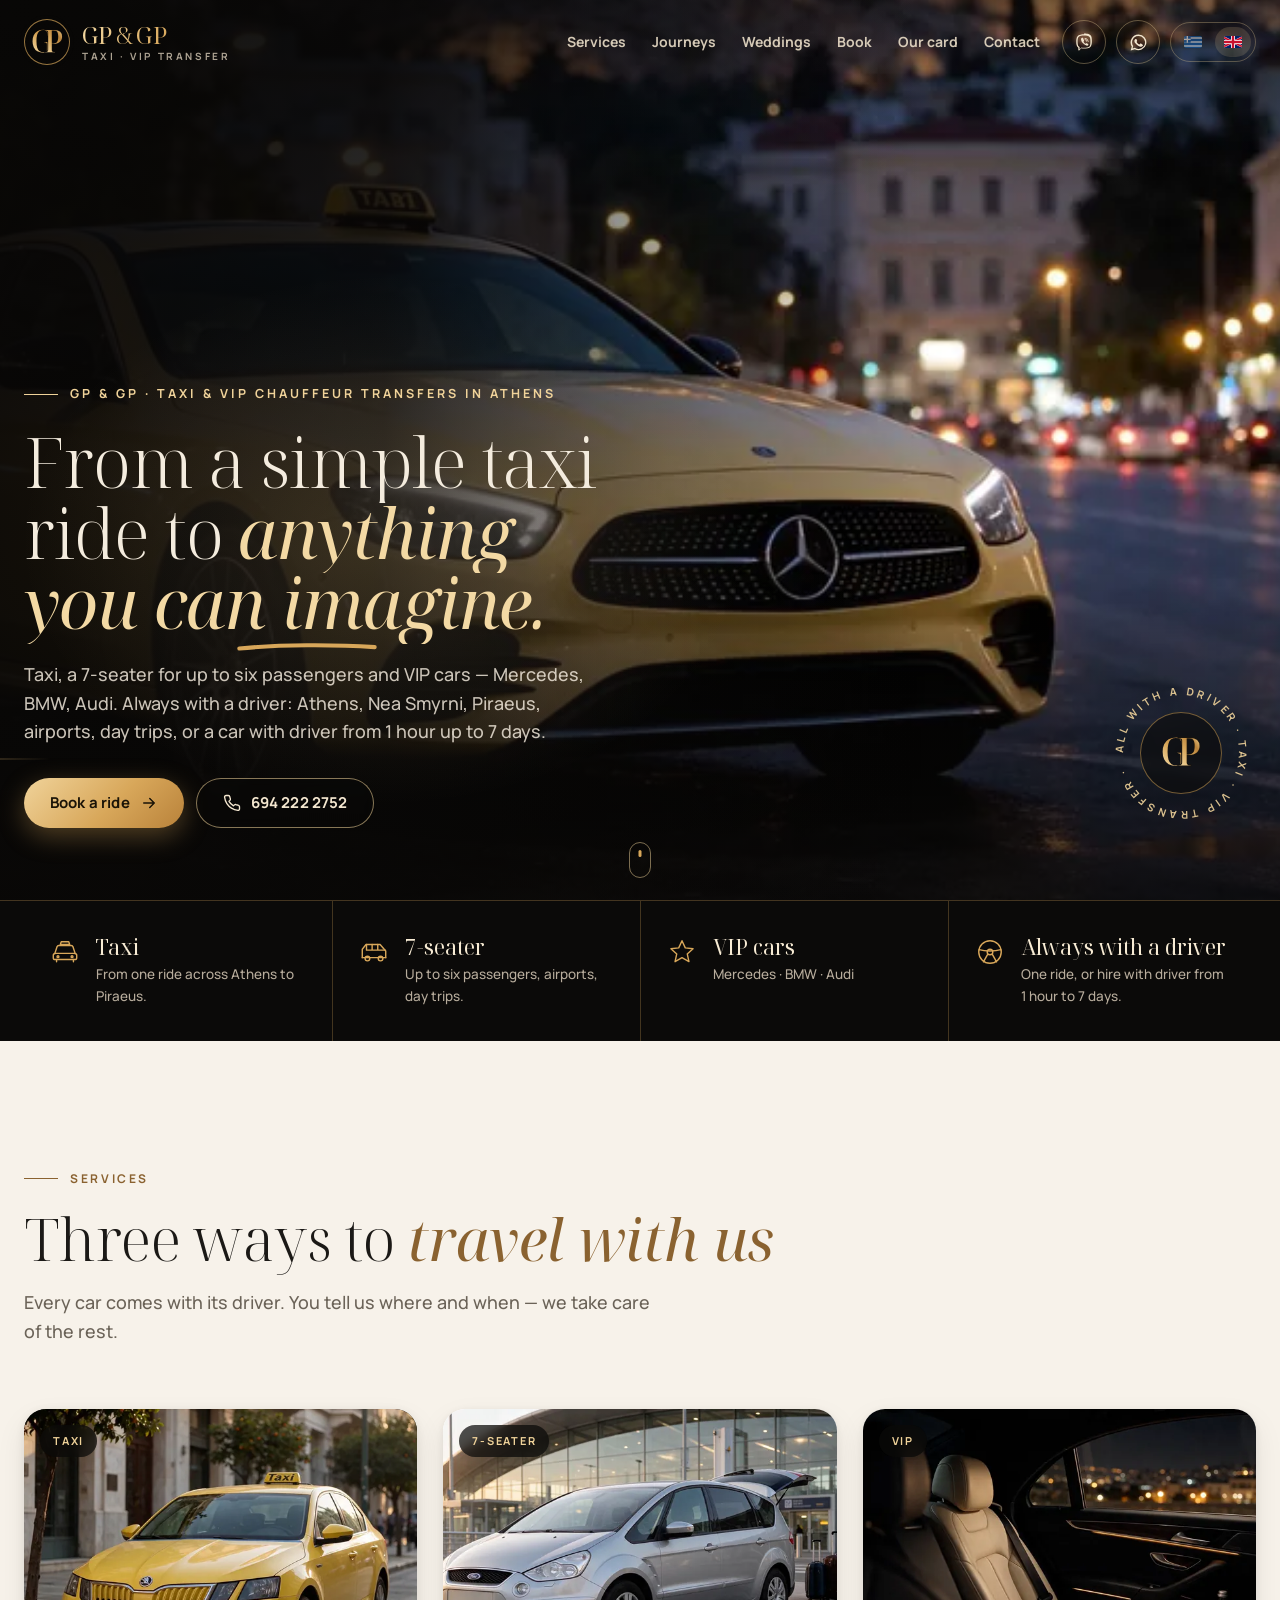
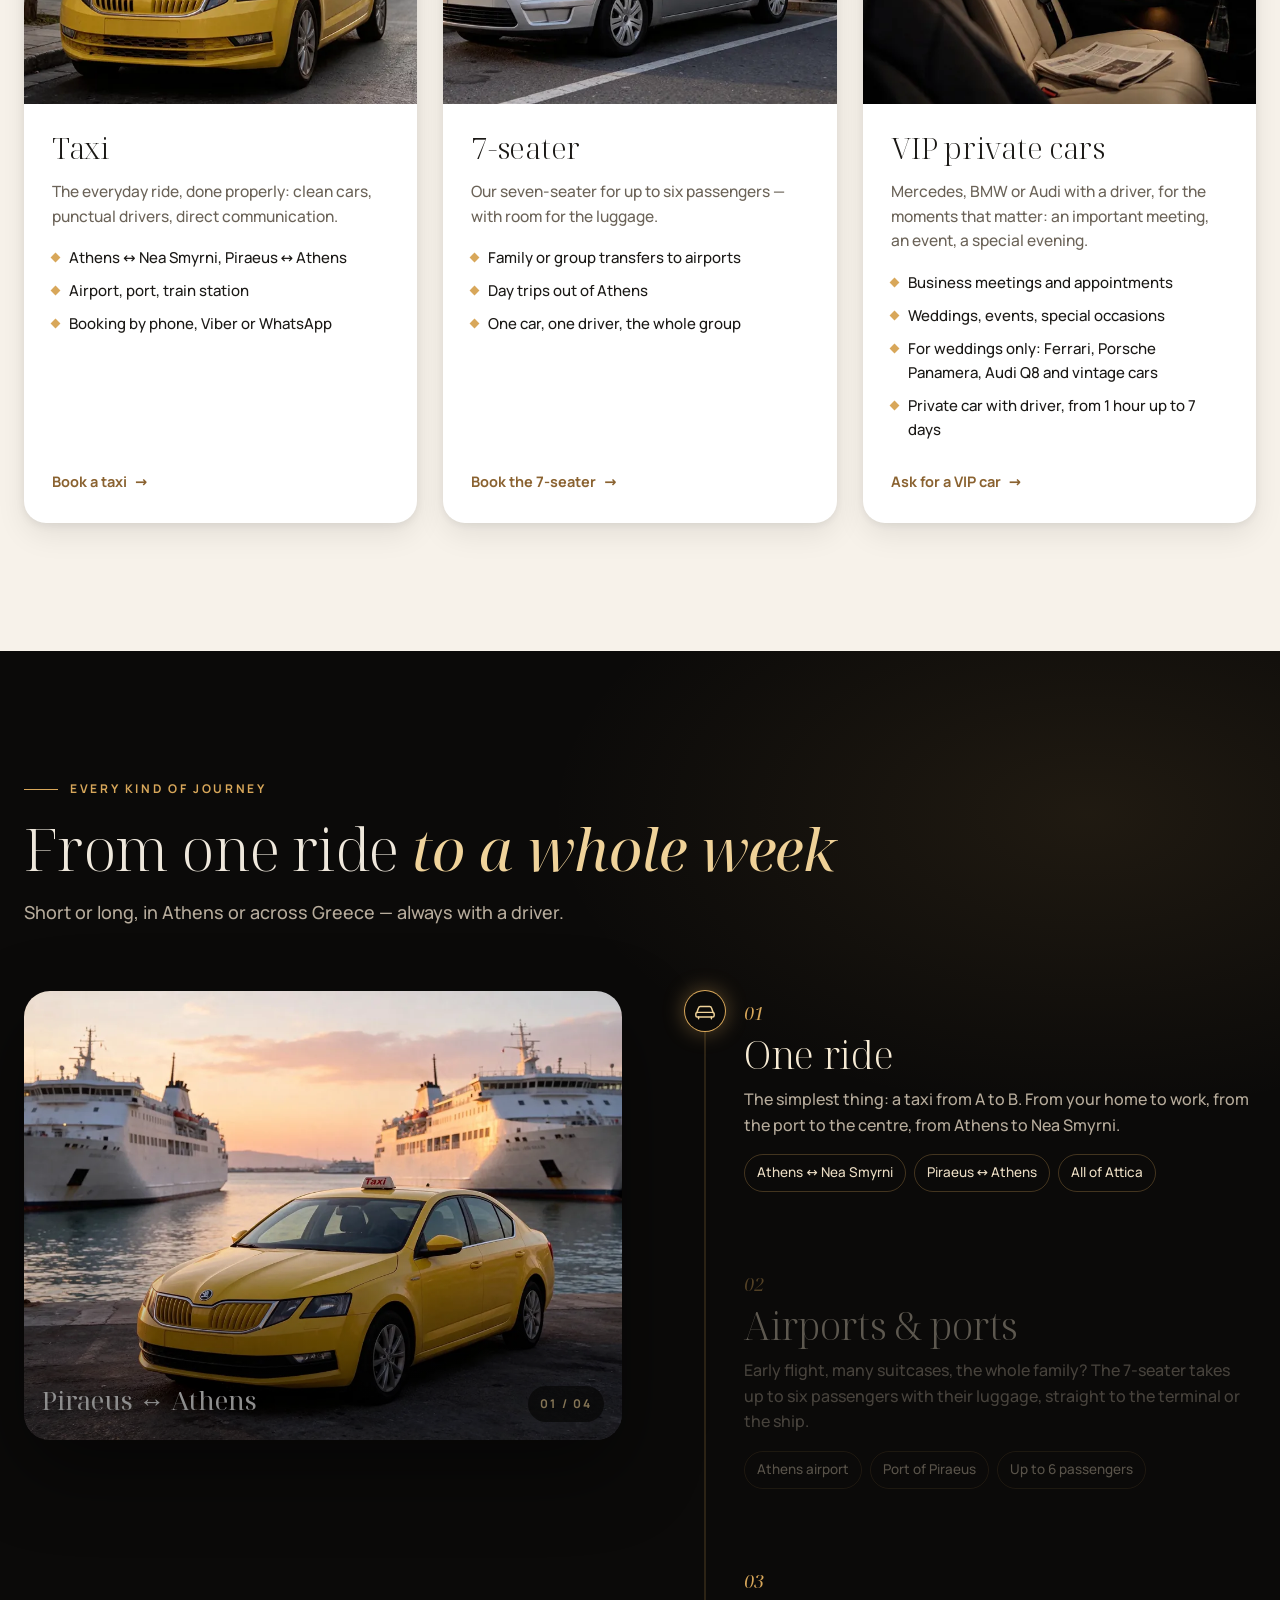
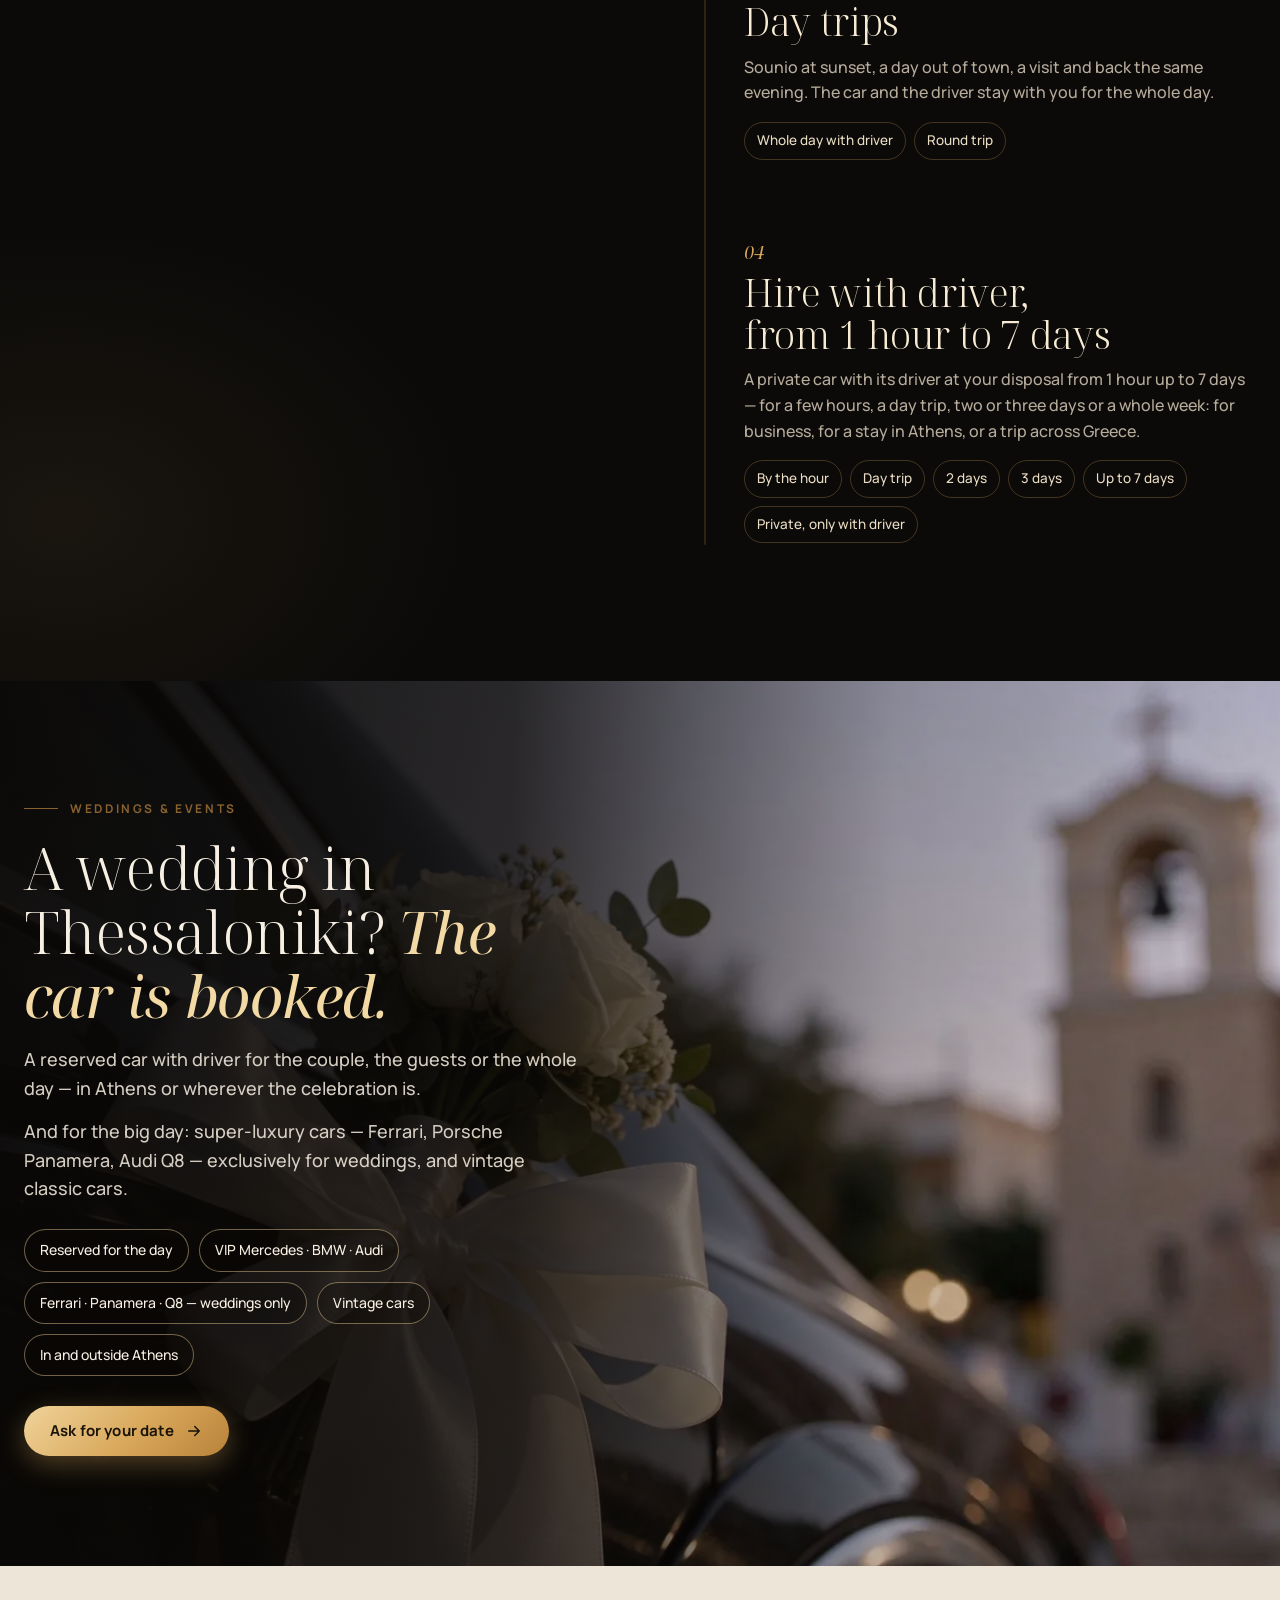
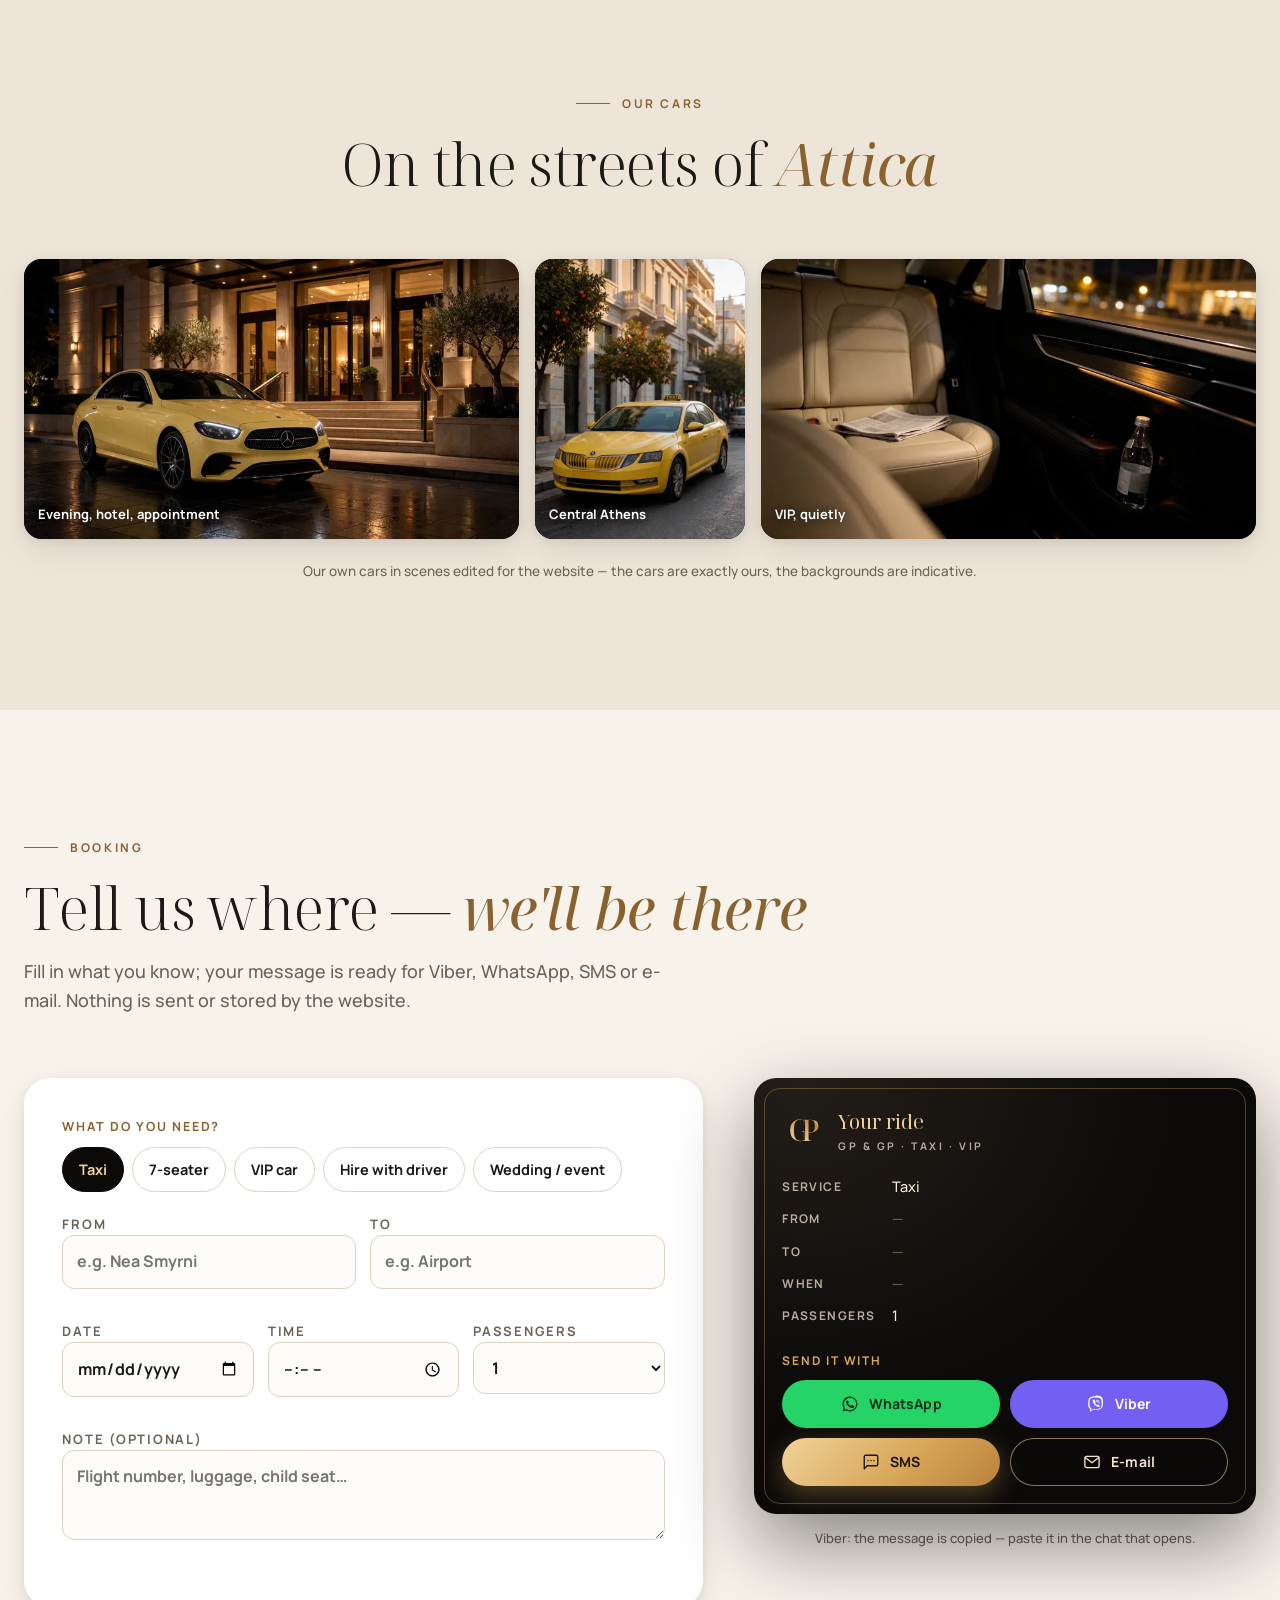
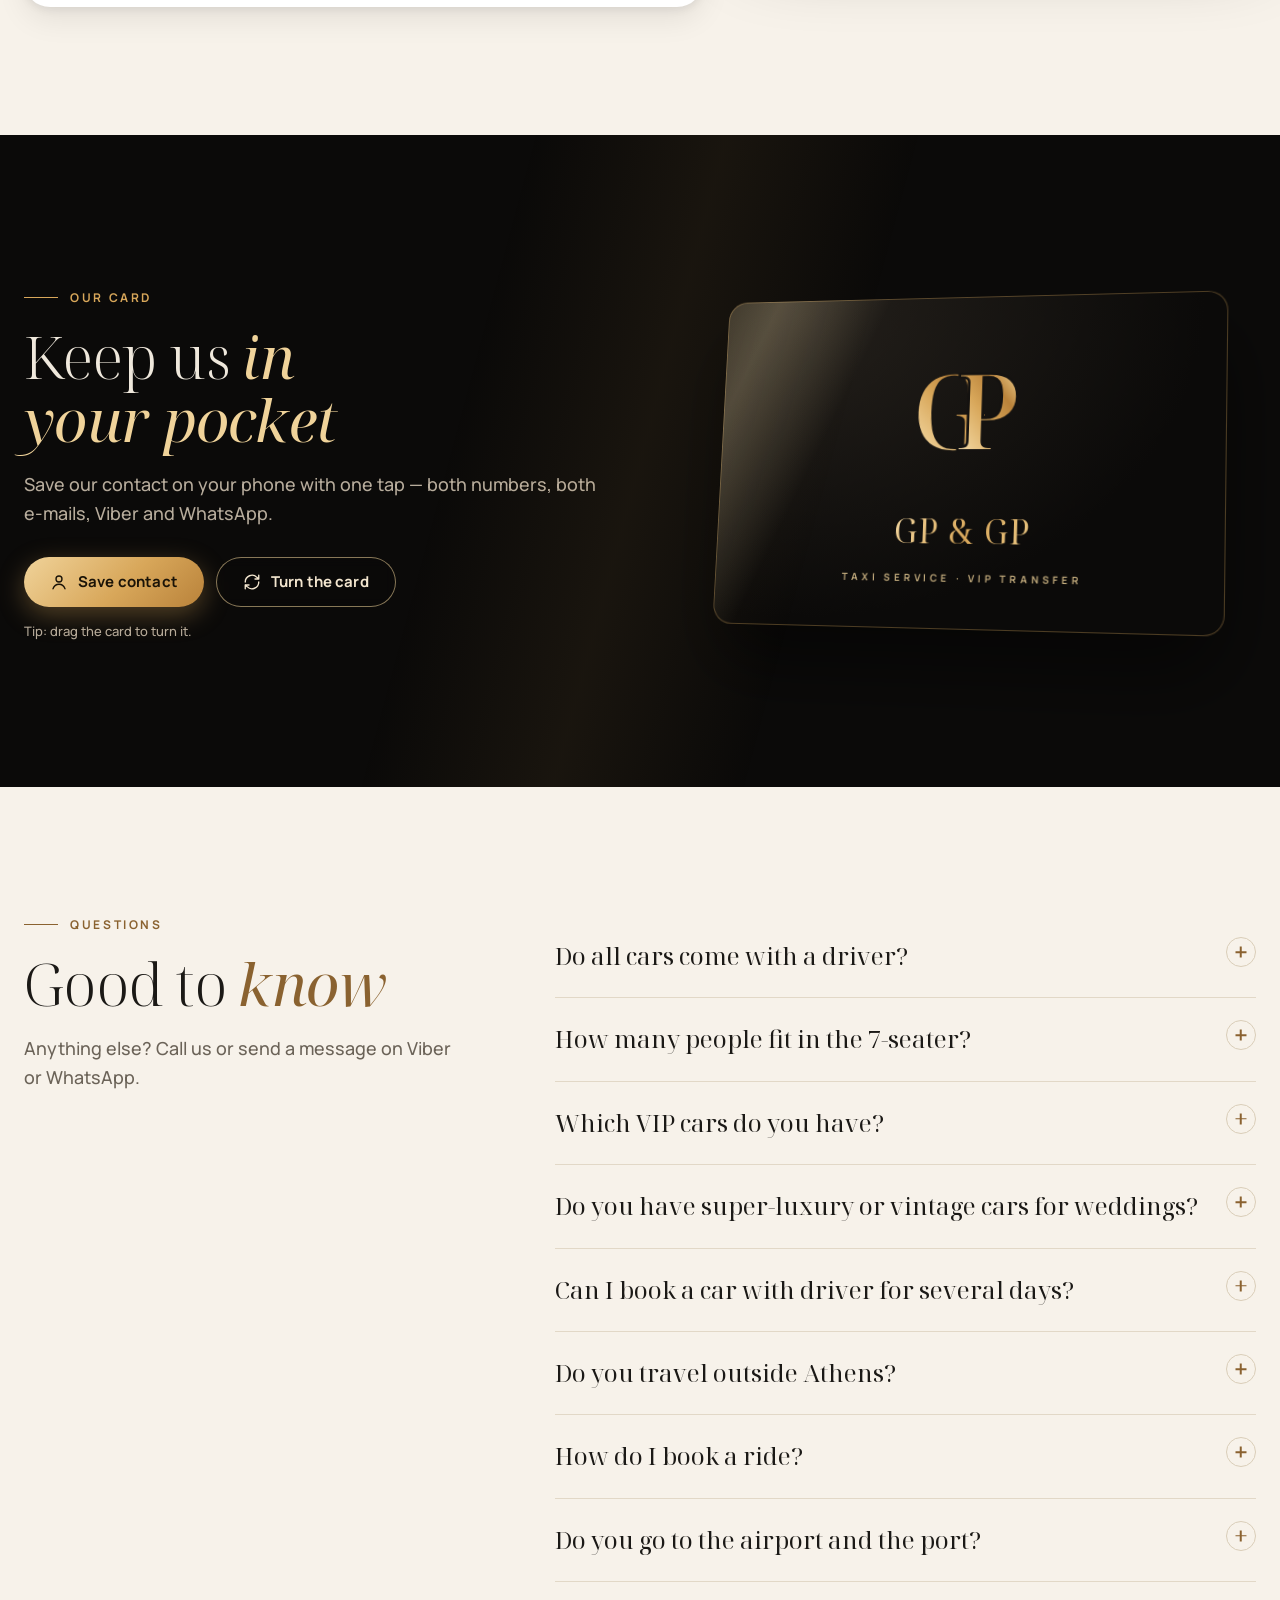
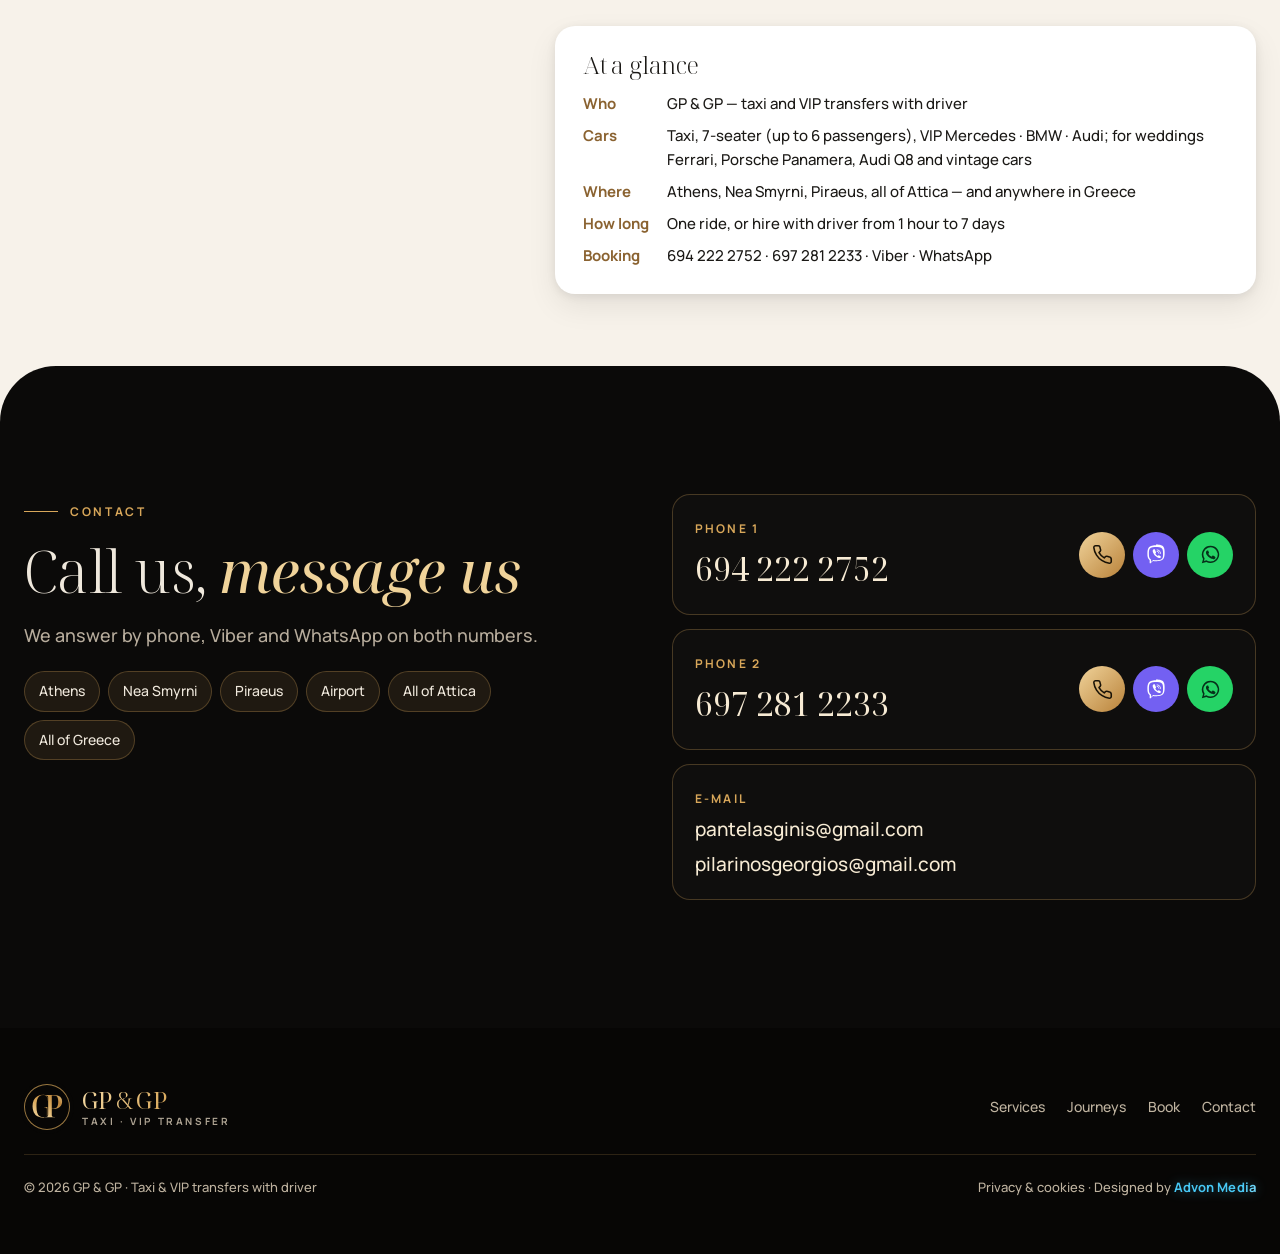
==== commit 7c758379: "Weddings: Ferrari · Porsche Panamera · Audi Q8 (weddings only) + vintage cars — band, VIP list, form" ====
--- a/en.html
+++ b/en.html
@@ -267,7 +267,7 @@
 .wed .box{max-width:560px}
 .wed h2{margin:18px 0 18px}
 .wed p{color:rgba(247,239,226,.85);font-size:18px}
-.wed .pts{display:flex;flex-wrap:wrap;gap:10px;margin:26px 0 30px}
+#g-hrs[hidden],.fg[hidden]{display:none!important}.wed .box p+p{margin-top:14px}.wed .pts{display:flex;flex-wrap:wrap;gap:10px;margin:26px 0 30px}
 .wed .pts span{padding:9px 15px;border-radius:999px;border:1px solid rgba(240,211,154,.45);font-size:14px;background:rgba(10,8,6,.3)}
 .js .wed .rvt{opacity:0;transform:translateY(30px);transition:opacity .9s,transform 1s cubic-bezier(.2,.7,.2,1)}
 .js .wed .rvt.in{opacity:1;transform:none}
@@ -463,7 +463,7 @@
 @media (max-width:700px){.hero .glow{display:none}}
 
 </style>
-<script type="application/ld+json">{"@context": "https://schema.org", "@graph": [{"@type": "LocalBusiness", "@id": "#business", "name": "GP & GP", "alternateName": ["GP&GP", "GP & GP Taxi · VIP Transfer"], "description": "Ταξί, επταθέσιο για έως 6 επιβάτες και VIP αυτοκίνητα Mercedes, BMW, Audi — όλα με οδηγό. Αθήνα, Νέα Σμύρνη, Πειραιάς, αεροδρόμια, μονοήμερες και πολυήμερες διαδρομές.", "telephone": "+306942222752", "email": "pantelasginis@gmail.com", "address": {"@type": "PostalAddress", "addressLocality": "Αθήνα", "addressRegion": "Αττική", "addressCountry": "GR"}, "image": "assets/img/gp-taxi-vip-metafores-athina-mercedes-akropoli-1800.webp", "logo": "assets/img/gp-and-gp-logo.svg", "areaServed": [{"@type": "City", "name": "Αθήνα"}, {"@type": "City", "name": "Νέα Σμύρνη"}, {"@type": "City", "name": "Πειραιάς"}, {"@type": "AdministrativeArea", "name": "Αττική"}, {"@type": "Country", "name": "Ελλάδα"}], "contactPoint": [{"@type": "ContactPoint", "telephone": "+306942222752", "contactType": "reservations", "availableLanguage": ["el", "en"]}, {"@type": "ContactPoint", "telephone": "+306972812233", "contactType": "reservations", "availableLanguage": ["el", "en"]}], "knowsAbout": ["Ταξί Αθήνα", "Ταξί Νέα Σμύρνη", "Ταξί Πειραιάς", "Μεταφορά αεροδρόμιο", "Επταθέσιο ταξί", "VIP μεταφορές με οδηγό", "Αυτοκίνητο με οδηγό", "Αγκαζέ αυτοκίνητο γάμου", "Μονοήμερες εκδρομές"], "makesOffer": [{"@type": "Offer", "itemOffered": {"@type": "TaxiService", "name": "Ταξί"}}, {"@type": "Offer", "itemOffered": {"@type": "TaxiService", "name": "Επταθέσιο έως 6 επιβάτες"}}, {"@type": "Offer", "itemOffered": {"@type": "TaxiService", "name": "VIP αυτοκίνητο με οδηγό (Mercedes, BMW, Audi)"}}, {"@type": "Offer", "itemOffered": {"@type": "TaxiService", "name": "Ενοικίαση αυτοκινήτου με οδηγό, από 1 ώρα έως 7 ημέρες"}}, {"@type": "Offer", "itemOffered": {"@type": "TaxiService", "name": "Αγκαζέ αυτοκίνητο για γάμους και εκδηλώσεις"}}]}, {"@type": "WebSite", "@id": "#website", "name": "GP & GP", "alternateName": ["GP&GP Taxi VIP Transfer"], "inLanguage": ["el", "en"], "publisher": {"@id": "#business"}}, {"@type": "FAQPage", "mainEntity": [{"@type": "Question", "name": "Είναι όλα τα αυτοκίνητα με οδηγό;", "acceptedAnswer": {"@type": "Answer", "text": "Ναι. Ταξί, επταθέσιο και VIP αυτοκίνητα έρχονται πάντα με οδηγό — δεν ενοικιάζουμε αυτοκίνητα χωρίς οδηγό."}}, {"@type": "Question", "name": "Πόσα άτομα χωράει το επταθέσιο;", "acceptedAnswer": {"@type": "Answer", "text": "Έως έξι επιβάτες, μαζί με τις αποσκευές τους. Είναι ιδανικό για οικογένειες και παρέες προς το αεροδρόμιο ή για μονοήμερες εκδρομές."}}, {"@type": "Question", "name": "Ποια VIP αυτοκίνητα έχετε;", "acceptedAnswer": {"@type": "Answer", "text": "Mercedes, BMW και Audi, πάντα με οδηγό, για επαγγελματικά ραντεβού, εκδηλώσεις, γάμους και ειδικές περιστάσεις."}}, {"@type": "Question", "name": "Μπορώ να κλείσω αυτοκίνητο με οδηγό για πολλές ημέρες;", "acceptedAnswer": {"@type": "Answer", "text": "Ναι. Μπορείτε να έχετε ιδιωτικό αυτοκίνητο με τον οδηγό του στη διάθεσή σας από 1 ώρα έως 7 ημέρες: ανά ώρα, μονοήμερο, διήμερο, τριήμερο ή ως μία εβδομάδα."}}, {"@type": "Question", "name": "Κάνετε διαδρομές εκτός Αθήνας;", "acceptedAnswer": {"@type": "Answer", "text": "Ναι. Εκτός από την Αθήνα, τη Νέα Σμύρνη, τον Πειραιά και όλη την Αττική, κάνουμε και μεγάλες διαδρομές — για παράδειγμα αγκαζέ αυτοκίνητο για γάμο στη Θεσσαλονίκη."}}, {"@type": "Question", "name": "Πώς κλείνω μια διαδρομή;", "acceptedAnswer": {"@type": "Answer", "text": "Τηλεφωνικά στο 694 222 2752 ή στο 697 281 2233, ή με μήνυμα σε Viber ή WhatsApp. Μπορείτε να ετοιμάσετε το μήνυμα από τη φόρμα «Κράτηση» της σελίδας."}}, {"@type": "Question", "name": "Πηγαίνετε στο αεροδρόμιο και στο λιμάνι;", "acceptedAnswer": {"@type": "Answer", "text": "Ναι, στο αεροδρόμιο της Αθήνας και στο λιμάνι του Πειραιά, για αναχωρήσεις και αφίξεις."}}]}]}</script>
+<script type="application/ld+json">{"@context": "https://schema.org", "@graph": [{"@type": "LocalBusiness", "@id": "#business", "name": "GP & GP", "alternateName": ["GP&GP", "GP & GP Taxi · VIP Transfer"], "description": "Ταξί, επταθέσιο για έως 6 επιβάτες και VIP αυτοκίνητα Mercedes, BMW, Audi — όλα με οδηγό. Αθήνα, Νέα Σμύρνη, Πειραιάς, αεροδρόμια, μονοήμερες και πολυήμερες διαδρομές.", "telephone": "+306942222752", "email": "pantelasginis@gmail.com", "address": {"@type": "PostalAddress", "addressLocality": "Αθήνα", "addressRegion": "Αττική", "addressCountry": "GR"}, "image": "assets/img/gp-taxi-vip-metafores-athina-mercedes-akropoli-1800.webp", "logo": "assets/img/gp-and-gp-logo.svg", "areaServed": [{"@type": "City", "name": "Αθήνα"}, {"@type": "City", "name": "Νέα Σμύρνη"}, {"@type": "City", "name": "Πειραιάς"}, {"@type": "AdministrativeArea", "name": "Αττική"}, {"@type": "Country", "name": "Ελλάδα"}], "contactPoint": [{"@type": "ContactPoint", "telephone": "+306942222752", "contactType": "reservations", "availableLanguage": ["el", "en"]}, {"@type": "ContactPoint", "telephone": "+306972812233", "contactType": "reservations", "availableLanguage": ["el", "en"]}], "knowsAbout": ["Ταξί Αθήνα", "Ταξί Νέα Σμύρνη", "Ταξί Πειραιάς", "Μεταφορά αεροδρόμιο", "Επταθέσιο ταξί", "VIP μεταφορές με οδηγό", "Αυτοκίνητο με οδηγό", "Αγκαζέ αυτοκίνητο γάμου", "Υπερπολυτελή αυτοκίνητα για γάμο", "Αυτοκίνητα αντίκες για γάμο", "Μονοήμερες εκδρομές"], "makesOffer": [{"@type": "Offer", "itemOffered": {"@type": "TaxiService", "name": "Ταξί"}}, {"@type": "Offer", "itemOffered": {"@type": "TaxiService", "name": "Επταθέσιο έως 6 επιβάτες"}}, {"@type": "Offer", "itemOffered": {"@type": "TaxiService", "name": "VIP αυτοκίνητο με οδηγό (Mercedes, BMW, Audi)"}}, {"@type": "Offer", "itemOffered": {"@type": "TaxiService", "name": "Ενοικίαση αυτοκινήτου με οδηγό, από 1 ώρα έως 7 ημέρες"}}, {"@type": "Offer", "itemOffered": {"@type": "TaxiService", "name": "Αγκαζέ αυτοκίνητο για γάμους και εκδηλώσεις"}}, {"@type": "Offer", "itemOffered": {"@type": "TaxiService", "name": "Υπερπολυτελή αυτοκίνητα για γάμους (Ferrari, Porsche Panamera, Audi Q8)"}}, {"@type": "Offer", "itemOffered": {"@type": "TaxiService", "name": "Αυτοκίνητα αντίκες για γάμους"}}]}, {"@type": "WebSite", "@id": "#website", "name": "GP & GP", "alternateName": ["GP&GP Taxi VIP Transfer"], "inLanguage": ["el", "en"], "publisher": {"@id": "#business"}}, {"@type": "FAQPage", "mainEntity": [{"@type": "Question", "name": "Είναι όλα τα αυτοκίνητα με οδηγό;", "acceptedAnswer": {"@type": "Answer", "text": "Ναι. Ταξί, επταθέσιο και VIP αυτοκίνητα έρχονται πάντα με οδηγό — δεν ενοικιάζουμε αυτοκίνητα χωρίς οδηγό."}}, {"@type": "Question", "name": "Πόσα άτομα χωράει το επταθέσιο;", "acceptedAnswer": {"@type": "Answer", "text": "Έως έξι επιβάτες, μαζί με τις αποσκευές τους. Είναι ιδανικό για οικογένειες και παρέες προς το αεροδρόμιο ή για μονοήμερες εκδρομές."}}, {"@type": "Question", "name": "Ποια VIP αυτοκίνητα έχετε;", "acceptedAnswer": {"@type": "Answer", "text": "Mercedes, BMW και Audi, πάντα με οδηγό, για επαγγελματικά ραντεβού, εκδηλώσεις, γάμους και ειδικές περιστάσεις."}}, {"@type": "Question", "name": "Έχετε υπερπολυτελή αυτοκίνητα ή αντίκες για γάμο;", "acceptedAnswer": {"@type": "Answer", "text": "Ναι. Αποκλειστικά για γάμους διαθέτουμε υπερπολυτελή αυτοκίνητα — Ferrari, Porsche Panamera, Audi Q8 — καθώς και παλιά αυτοκίνητα αντίκες, πάντα με οδηγό."}}, {"@type": "Question", "name": "Μπορώ να κλείσω αυτοκίνητο με οδηγό για πολλές ημέρες;", "acceptedAnswer": {"@type": "Answer", "text": "Ναι. Μπορείτε να έχετε ιδιωτικό αυτοκίνητο με τον οδηγό του στη διάθεσή σας από 1 ώρα έως 7 ημέρες: ανά ώρα, μονοήμερο, διήμερο, τριήμερο ή ως μία εβδομάδα."}}, {"@type": "Question", "name": "Κάνετε διαδρομές εκτός Αθήνας;", "acceptedAnswer": {"@type": "Answer", "text": "Ναι. Εκτός από την Αθήνα, τη Νέα Σμύρνη, τον Πειραιά και όλη την Αττική, κάνουμε και μεγάλες διαδρομές — για παράδειγμα αγκαζέ αυτοκίνητο για γάμο στη Θεσσαλονίκη."}}, {"@type": "Question", "name": "Πώς κλείνω μια διαδρομή;", "acceptedAnswer": {"@type": "Answer", "text": "Τηλεφωνικά στο 694 222 2752 ή στο 697 281 2233, ή με μήνυμα σε Viber ή WhatsApp. Μπορείτε να ετοιμάσετε το μήνυμα από τη φόρμα «Κράτηση» της σελίδας."}}, {"@type": "Question", "name": "Πηγαίνετε στο αεροδρόμιο και στο λιμάνι;", "acceptedAnswer": {"@type": "Answer", "text": "Ναι, στο αεροδρόμιο της Αθήνας και στο λιμάνι του Πειραιά, για αναχωρήσεις και αφίξεις."}}]}]}</script>
 </head>
 <body>
 <svg width="0" height="0" style="position:absolute" aria-hidden="true"><defs><linearGradient id="gld" x1="0" y1="0" x2="1" y2="1"><stop offset="0" stop-color="#F3D9A4"/><stop offset=".45" stop-color="#D8A75A"/><stop offset=".75" stop-color="#B9823A"/><stop offset="1" stop-color="#E9C887"/></linearGradient></defs><symbol id="gpm" viewBox="0 0 200 200"><path transform="translate(29.48 145.00) scale(0.13536 -0.13536)" d="M407 -10Q289 -10 211.0 36.0Q133 82 94.5 164.5Q56 247 56 358Q56 466 94.5 548.5Q133 631 211.0 677.5Q289 724 406 724Q482 724 534.5 709.5Q587 695 614.5 670.0Q642 645 642 613Q642 579 617.0 559.5Q592 540 539 537Q539 600 525.0 639.5Q511 679 481.0 696.5Q451 714 400 714Q323 714 275.0 678.0Q227 642 205.0 563.5Q183 485 183 358Q183 230 207.5 151.5Q232 73 285.0 36.5Q338 0 423 0Q449 0 473.5 4.0Q498 8 518 13V253Q518 277 509.5 292.0Q501 307 483.0 314.5Q465 322 439 322H433V332H708V322H701Q677 322 662.5 314.0Q648 306 641.5 290.0Q635 274 635 249V38Q583 14 528.0 2.0Q473 -10 407 -10Z" style="fill:var(--gpf,url(#gld))"/><path transform="translate(87.55 145.00) scale(0.13536 -0.13536)" d="M35 0V10H56Q80 10 96.5 17.0Q113 24 121.5 39.5Q130 55 130 80V638Q130 662 121.5 676.5Q113 691 96.5 697.5Q80 704 56 704H35V714H323Q453 714 515.0 658.0Q577 602 577 504Q577 459 562.5 418.5Q548 378 515.5 346.0Q483 314 430.0 295.5Q377 277 301 277H246V79Q246 54 255.0 39.0Q264 24 280.5 17.0Q297 10 320 10H347V0ZM291 287Q335 287 365.5 298.5Q396 310 415.0 335.5Q434 361 443.0 401.5Q452 442 452 499Q452 573 437.5 618.0Q423 663 391.0 683.5Q359 704 306 704H246V287Z" style="fill:none;stroke:var(--gpk,#0B0A09);stroke-width:51.7;stroke-linejoin:round"/><path transform="translate(87.55 145.00) scale(0.13536 -0.13536)" d="M35 0V10H56Q80 10 96.5 17.0Q113 24 121.5 39.5Q130 55 130 80V638Q130 662 121.5 676.5Q113 691 96.5 697.5Q80 704 56 704H35V714H323Q453 714 515.0 658.0Q577 602 577 504Q577 459 562.5 418.5Q548 378 515.5 346.0Q483 314 430.0 295.5Q377 277 301 277H246V79Q246 54 255.0 39.0Q264 24 280.5 17.0Q297 10 320 10H347V0ZM291 287Q335 287 365.5 298.5Q396 310 415.0 335.5Q434 361 443.0 401.5Q452 442 452 499Q452 573 437.5 618.0Q423 663 391.0 683.5Q359 704 306 704H246V287Z" style="fill:var(--gpf,url(#gld))"/></symbol></svg>
@@ -587,6 +587,7 @@
      <ul>
       <li data-en="Business meetings and appointments">Business meetings and appointments</li>
       <li data-en="Weddings, events, special occasions">Weddings, events, special occasions</li>
+      <li data-en="For weddings only: Ferrari, Porsche Panamera, Audi Q8 and vintage cars">For weddings only: Ferrari, Porsche Panamera, Audi Q8 and vintage cars</li>
       <li data-en="Private car with driver, from 1 hour up to 7 days">Private car with driver, from 1 hour up to 7 days</li>
      </ul>
      <a class="more" href="#kratisi" data-svc="vip"><span data-en="Ask for a VIP car">Ask for a VIP car</span> <i>→</i></a>
@@ -655,7 +656,8 @@
    <span class="kick rvt" data-en="Weddings &amp; events">Weddings & events</span>
    <h2 class="rvt" data-en="A wedding in Thessaloniki? <em>The car is booked.</em>">A wedding in Thessaloniki? <em>The car is booked.</em></h2>
    <p class="rvt" data-en="A reserved car with driver for the couple, the guests or the whole day — in Athens or wherever the celebration is.">A reserved car with driver for the couple, the guests or the whole day — in Athens or wherever the celebration is.</p>
-   <div class="pts rvt"><span data-en="Reserved for the day">Reserved for the day</span><span data-en="VIP Mercedes · BMW · Audi">VIP Mercedes · BMW · Audi</span><span data-en="In and outside Athens">In and outside Athens</span></div>
+   <p class="rvt" data-en="And for the big day: super-luxury cars — Ferrari, Porsche Panamera, Audi Q8 — exclusively for weddings, and vintage classic cars.">And for the big day: super-luxury cars — Ferrari, Porsche Panamera, Audi Q8 — exclusively for weddings, and vintage classic cars.</p>
+   <div class="pts rvt"><span data-en="Reserved for the day">Reserved for the day</span><span data-en="VIP Mercedes · BMW · Audi">VIP Mercedes · BMW · Audi</span><span data-en="Ferrari · Panamera · Q8 — weddings only">Ferrari · Panamera · Q8 — weddings only</span><span data-en="Vintage cars">Vintage cars</span><span data-en="In and outside Athens">In and outside Athens</span></div>
    <a class="btn btn-g rvt" href="#kratisi" data-svc="event"><span data-en="Ask for your date">Ask for your date</span><svg viewBox="0 0 24 24" fill="none" stroke="currentColor" stroke-width="2" stroke-linecap="round" stroke-linejoin="round" aria-hidden="true"><path d="M5 12h14M13 6l6 6-6 6"/></svg></a>
   </div>
  </div>
@@ -702,6 +704,9 @@
      <label class="fi"><span data-en="Date">Date</span><input id="f-date" type="date"></label>
      <label class="fi"><span data-en="Time">Time</span><input id="f-time" type="time"></label>
      <label class="fi"><span data-en="Passengers">Passengers</span><select id="f-pax"><option>1</option><option>2</option><option>3</option><option>4</option><option>5</option><option>6</option></select></label>
+    </div>
+    <div class="fg" id="g-car" hidden><span class="flb" data-en="Which car for the wedding?">Which car for the wedding?</span>
+     <div class="chips" id="car"><button type="button" data-v="vip" class="on" data-en="VIP Mercedes · BMW · Audi">VIP Mercedes · BMW · Audi</button><button type="button" data-v="ferrari" data-en="Ferrari">Ferrari</button><button type="button" data-v="panamera" data-en="Porsche Panamera">Porsche Panamera</button><button type="button" data-v="q8" data-en="Audi Q8">Audi Q8</button><button type="button" data-v="antique" data-en="Vintage car">Vintage car</button></div>
     </div>
     <div class="fg" id="g-days" hidden><span class="flb" data-en="For how long? (1 hour – 7 days)">For how long? (1 hour – 7 days)</span>
      <div class="chips" id="days"><button type="button" data-v="h" data-en="By the hour">By the hour</button><button type="button" data-v="1" class="on" data-en="Day trip · 1 day">Day trip · 1 day</button><button type="button" data-v="2" data-en="2 days">2 days</button><button type="button" data-v="3" data-en="3 days">3 days</button><button type="button" data-v="4" data-en="4 days">4 days</button><button type="button" data-v="5" data-en="5 days">5 days</button><button type="button" data-v="6" data-en="6 days">6 days</button><button type="button" data-v="7" data-en="7 days">7 days</button></div>
@@ -774,7 +779,7 @@
   <div>
    <details class="rv"><summary><span data-en="Do all cars come with a driver?">Do all cars come with a driver?</span><i aria-hidden="true"></i></summary><p class="a" data-en="Yes. Taxi, 7-seater and VIP cars always come with a driver — we do not rent cars without one.">Yes. Taxi, 7-seater and VIP cars always come with a driver — we do not rent cars without one.</p></details>
    <details class="rv"><summary><span data-en="How many people fit in the 7-seater?">How many people fit in the 7-seater?</span><i aria-hidden="true"></i></summary><p class="a" data-en="Up to six passengers, with their luggage. It is ideal for families and groups going to the airport or on day trips.">Up to six passengers, with their luggage. It is ideal for families and groups going to the airport or on day trips.</p></details>
-   <details class="rv"><summary><span data-en="Which VIP cars do you have?">Which VIP cars do you have?</span><i aria-hidden="true"></i></summary><p class="a" data-en="Mercedes, BMW and Audi, always with a driver, for business meetings, events, weddings and special occasions.">Mercedes, BMW and Audi, always with a driver, for business meetings, events, weddings and special occasions.</p></details>
+   <details class="rv"><summary><span data-en="Which VIP cars do you have?">Which VIP cars do you have?</span><i aria-hidden="true"></i></summary><p class="a" data-en="Mercedes, BMW and Audi, always with a driver, for business meetings, events, weddings and special occasions.">Mercedes, BMW and Audi, always with a driver, for business meetings, events, weddings and special occasions.</p></details><details class="rv"><summary><span data-en="Do you have super-luxury or vintage cars for weddings?">Do you have super-luxury or vintage cars for weddings?</span><i aria-hidden="true"></i></summary><p class="a" data-en="Yes. Exclusively for weddings we have super-luxury cars — Ferrari, Porsche Panamera, Audi Q8 — as well as vintage classic cars, always with a driver.">Yes. Exclusively for weddings we have super-luxury cars — Ferrari, Porsche Panamera, Audi Q8 — as well as vintage classic cars, always with a driver.</p></details>
    <details class="rv"><summary><span data-en="Can I book a car with driver for several days?">Can I book a car with driver for several days?</span><i aria-hidden="true"></i></summary><p class="a" data-en="Yes. You can have a private car with its driver at your disposal from 1 hour up to 7 days: by the hour, for a day, two or three days, or up to a week.">Yes. You can have a private car with its driver at your disposal from 1 hour up to 7 days: by the hour, for a day, two or three days, or up to a week.</p></details>
    <details class="rv"><summary><span data-en="Do you travel outside Athens?">Do you travel outside Athens?</span><i aria-hidden="true"></i></summary><p class="a" data-en="Yes. Besides Athens, Nea Smyrni, Piraeus and all of Attica, we also do long journeys — for example a reserved car for a wedding in Thessaloniki.">Yes. Besides Athens, Nea Smyrni, Piraeus and all of Attica, we also do long journeys — for example a reserved car for a wedding in Thessaloniki.</p></details>
    <details class="rv"><summary><span data-en="How do I book a ride?">How do I book a ride?</span><i aria-hidden="true"></i></summary><p class="a" data-en="By phone on +30 694 222 2752 or +30 697 281 2233, or by message on Viber or WhatsApp. You can prepare the message with the «Book» section of this page.">By phone on +30 694 222 2752 or +30 697 281 2233, or by message on Viber or WhatsApp. You can prepare the message with the «Book» section of this page.</p></details>
@@ -783,7 +788,7 @@
     <h3 data-en="At a glance">At a glance</h3>
     <dl>
      <dt data-en="Who">Who</dt><dd data-en="GP &amp; GP — taxi and VIP transfers with driver">GP & GP — taxi and VIP transfers with driver</dd>
-     <dt data-en="Cars">Cars</dt><dd data-en="Taxi, 7-seater (up to 6 passengers), VIP Mercedes · BMW · Audi">Taxi, 7-seater (up to 6 passengers), VIP Mercedes · BMW · Audi</dd>
+     <dt data-en="Cars">Cars</dt><dd data-en="Taxi, 7-seater (up to 6 passengers), VIP Mercedes · BMW · Audi; for weddings Ferrari, Porsche Panamera, Audi Q8 and vintage cars">Taxi, 7-seater (up to 6 passengers), VIP Mercedes · BMW · Audi; for weddings Ferrari, Porsche Panamera, Audi Q8 and vintage cars</dd>
      <dt data-en="Where">Where</dt><dd data-en="Athens, Nea Smyrni, Piraeus, all of Attica — and anywhere in Greece">Athens, Nea Smyrni, Piraeus, all of Attica — and anywhere in Greece</dd>
      <dt data-en="How long">How long</dt><dd data-en="One ride, or hire with driver from 1 hour to 7 days">One ride, or hire with driver from 1 hour to 7 days</dd>
      <dt data-en="Booking">Booking</dt><dd>694 222 2752 · 697 281 2233 · Viber · WhatsApp</dd>
@@ -895,15 +900,16 @@
  en:{taxi:'Taxi',seven:'7-seater',vip:'VIP car',days:'Hire with driver',event:'Wedding / event',d:' day',hi:'Hello! I would like to book:',from:'From',to:'To',when:'When',pax:'Passengers',dd:'Duration',note:'Note',cp:'Message copied — paste it in Viber.',subj:'Ride booking'}};
 function $(i){return D.getElementById(i)}
 function chips(id,cb){var w=$(id);w.addEventListener('click',function(e){var b=e.target.closest('button');if(!b)return;w.querySelectorAll('button').forEach(function(x){x.classList.toggle('on',x===b)});cb(b.dataset.v)})}
-function setSvc(v){svc=v;$('svcs').querySelectorAll('button').forEach(function(x){x.classList.toggle('on',x.dataset.v===v)});$('g-days').hidden=!(v==='days'||v==='seven'||v==='vip'||v==='event');ticket()}
-chips('svcs',setSvc);chips('days',function(v){days=v;$('g-hrs').hidden=v!=='h';ticket()});$('f-hrs').addEventListener('change',ticket);
+function setSvc(v){svc=v;$('svcs').querySelectorAll('button').forEach(function(x){x.classList.toggle('on',x.dataset.v===v)});$('g-days').hidden=!(v==='days'||v==='seven'||v==='vip'||v==='event');$('g-car').hidden=v!=='event';ticket()}
+chips('svcs',setSvc);chips('car',function(){ticket()});chips('days',function(v){days=v;$('g-hrs').hidden=v!=='h';ticket()});$('f-hrs').addEventListener('change',ticket);
 D.querySelectorAll('[data-svc]').forEach(function(a){a.addEventListener('click',function(){setSvc(a.dataset.svc)})});
 ['f-from','f-to','f-date','f-time','f-pax','f-note'].forEach(function(i){$(i).addEventListener('input',ticket)});
 function fmtDate(v){if(!v)return'';var p=v.split('-');return p[2]+'/'+p[1]+'/'+p[0]}
+function carT(){if($('g-car').hidden)return'';var c=$('car').querySelector('button.on');return c?c.textContent.trim():''}
 function dur(){if($('g-days').hidden)return'';var t=L[lang];if(days==='h'){var h=$('f-hrs').value;return h+(lang==='el'?(h==='1'?' ώρα':' ώρες'):(h==='1'?' hour':' hours'))}return days+(lang==='el'?(days==='1'?' ημέρα':' ημέρες'):(days==='1'?' day':' days'))}
 function set(id,v){var e=$(id);e.textContent=v||'—';e.classList.toggle('e',!v)}
-function ticket(){if(!$('t-svc'))return;var t=L[lang];var s=t[svc]+(dur()?' · '+dur():'');set('t-svc',s);set('t-from',$('f-from').value.trim());set('t-to',$('f-to').value.trim());var w=[fmtDate($('f-date').value),$('f-time').value].filter(Boolean).join(' · ');set('t-when',w);set('t-pax',$('f-pax').value)}
-function msg(){var t=L[lang],o=[t.hi,'• '+t[svc]+(dur()?' ('+t.dd+': '+dur()+')':'')];var f=$('f-from').value.trim(),to=$('f-to').value.trim(),w=[fmtDate($('f-date').value),$('f-time').value].filter(Boolean).join(' '),n=$('f-note').value.trim();
+function ticket(){if(!$('t-svc'))return;var t=L[lang];var s=t[svc]+(carT()?' · '+carT():'')+(dur()?' · '+dur():'');set('t-svc',s);set('t-from',$('f-from').value.trim());set('t-to',$('f-to').value.trim());var w=[fmtDate($('f-date').value),$('f-time').value].filter(Boolean).join(' · ');set('t-when',w);set('t-pax',$('f-pax').value)}
+function msg(){var t=L[lang],o=[t.hi,'• '+t[svc]+(carT()?' — '+carT():'')+(dur()?' ('+t.dd+': '+dur()+')':'')];var f=$('f-from').value.trim(),to=$('f-to').value.trim(),w=[fmtDate($('f-date').value),$('f-time').value].filter(Boolean).join(' '),n=$('f-note').value.trim();
  if(f)o.push(t.from+': '+f);if(to)o.push(t.to+': '+to);if(w)o.push(t.when+': '+w);o.push(t.pax+': '+$('f-pax').value);if(n)o.push(t.note+': '+n);return o.join('\n')}
 function toast(s){var c=D.querySelector('.copied');c.textContent=s;c.classList.add('on');setTimeout(function(){c.classList.remove('on')},3200)}
 function copy(s){try{navigator.clipboard.writeText(s)}catch(e){var a=D.createElement('textarea');a.value=s;D.body.appendChild(a);a.select();try{D.execCommand('copy')}catch(x){}a.remove()}}
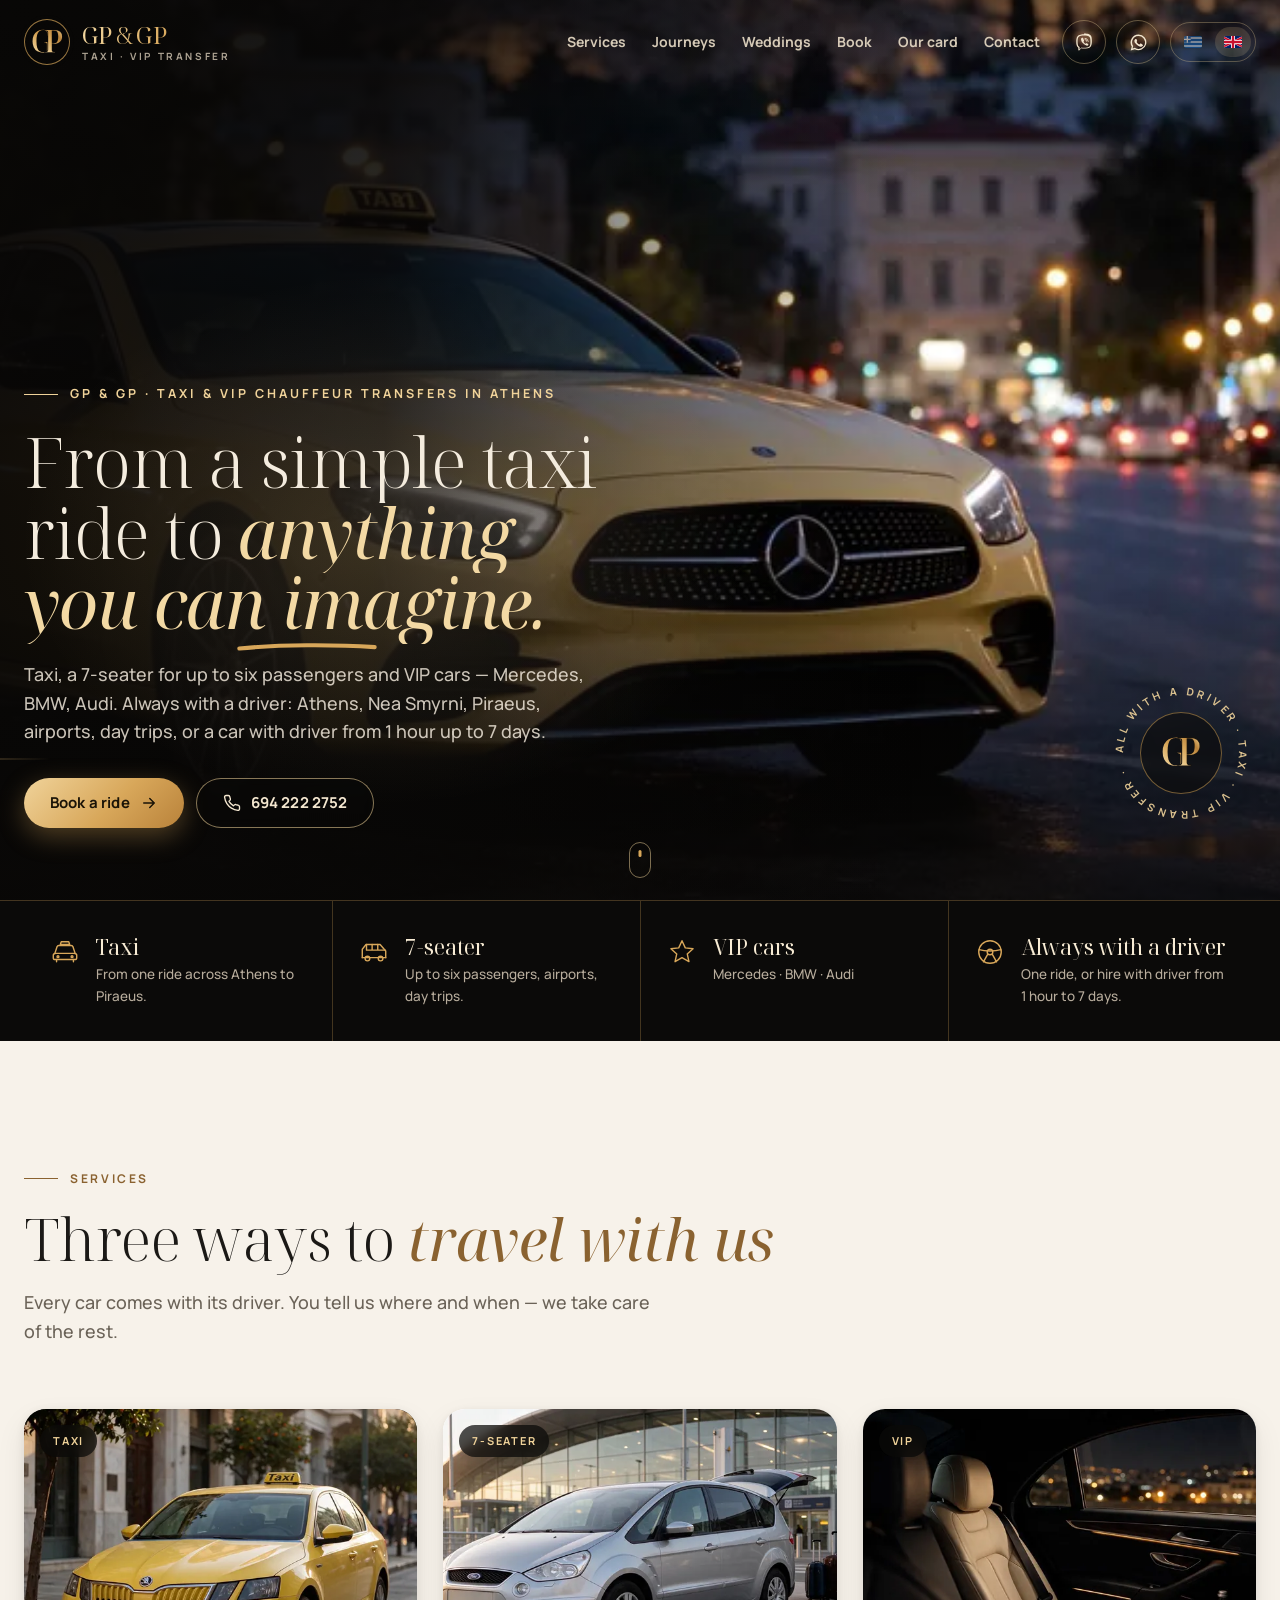
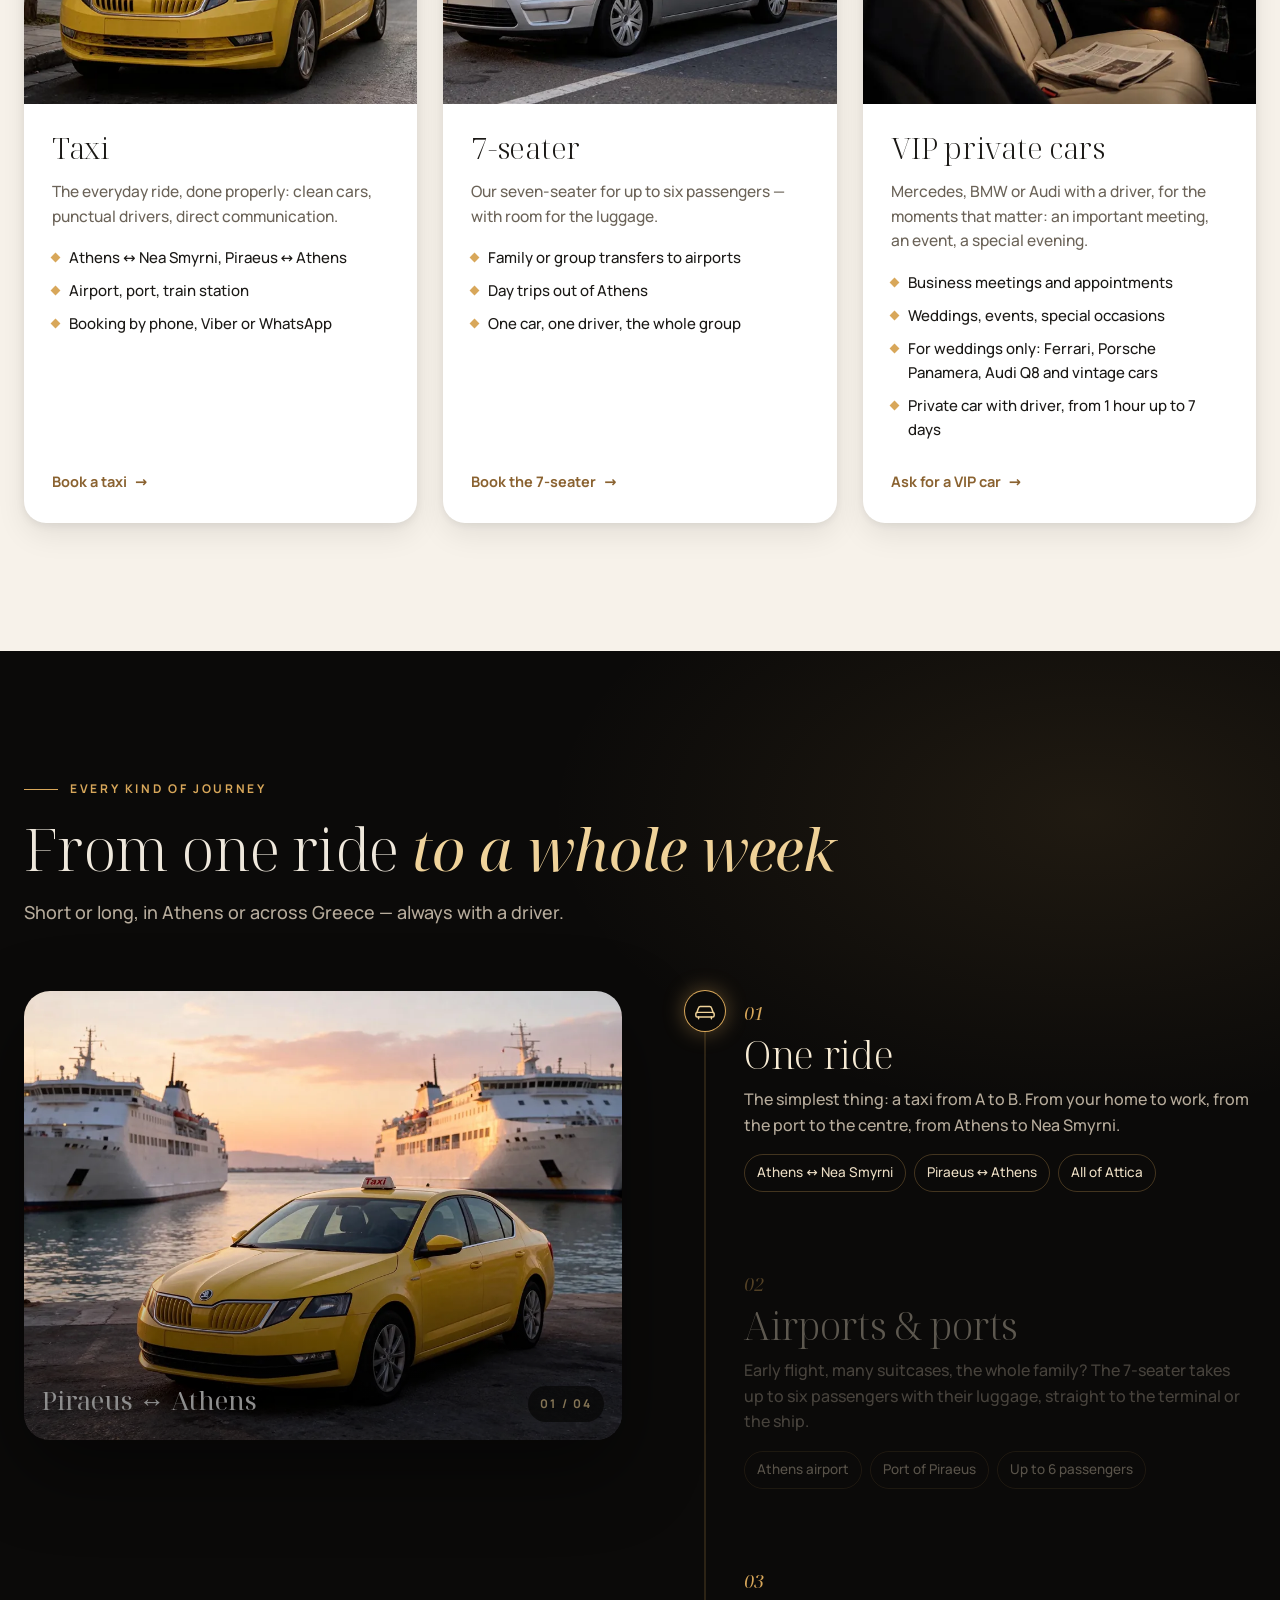
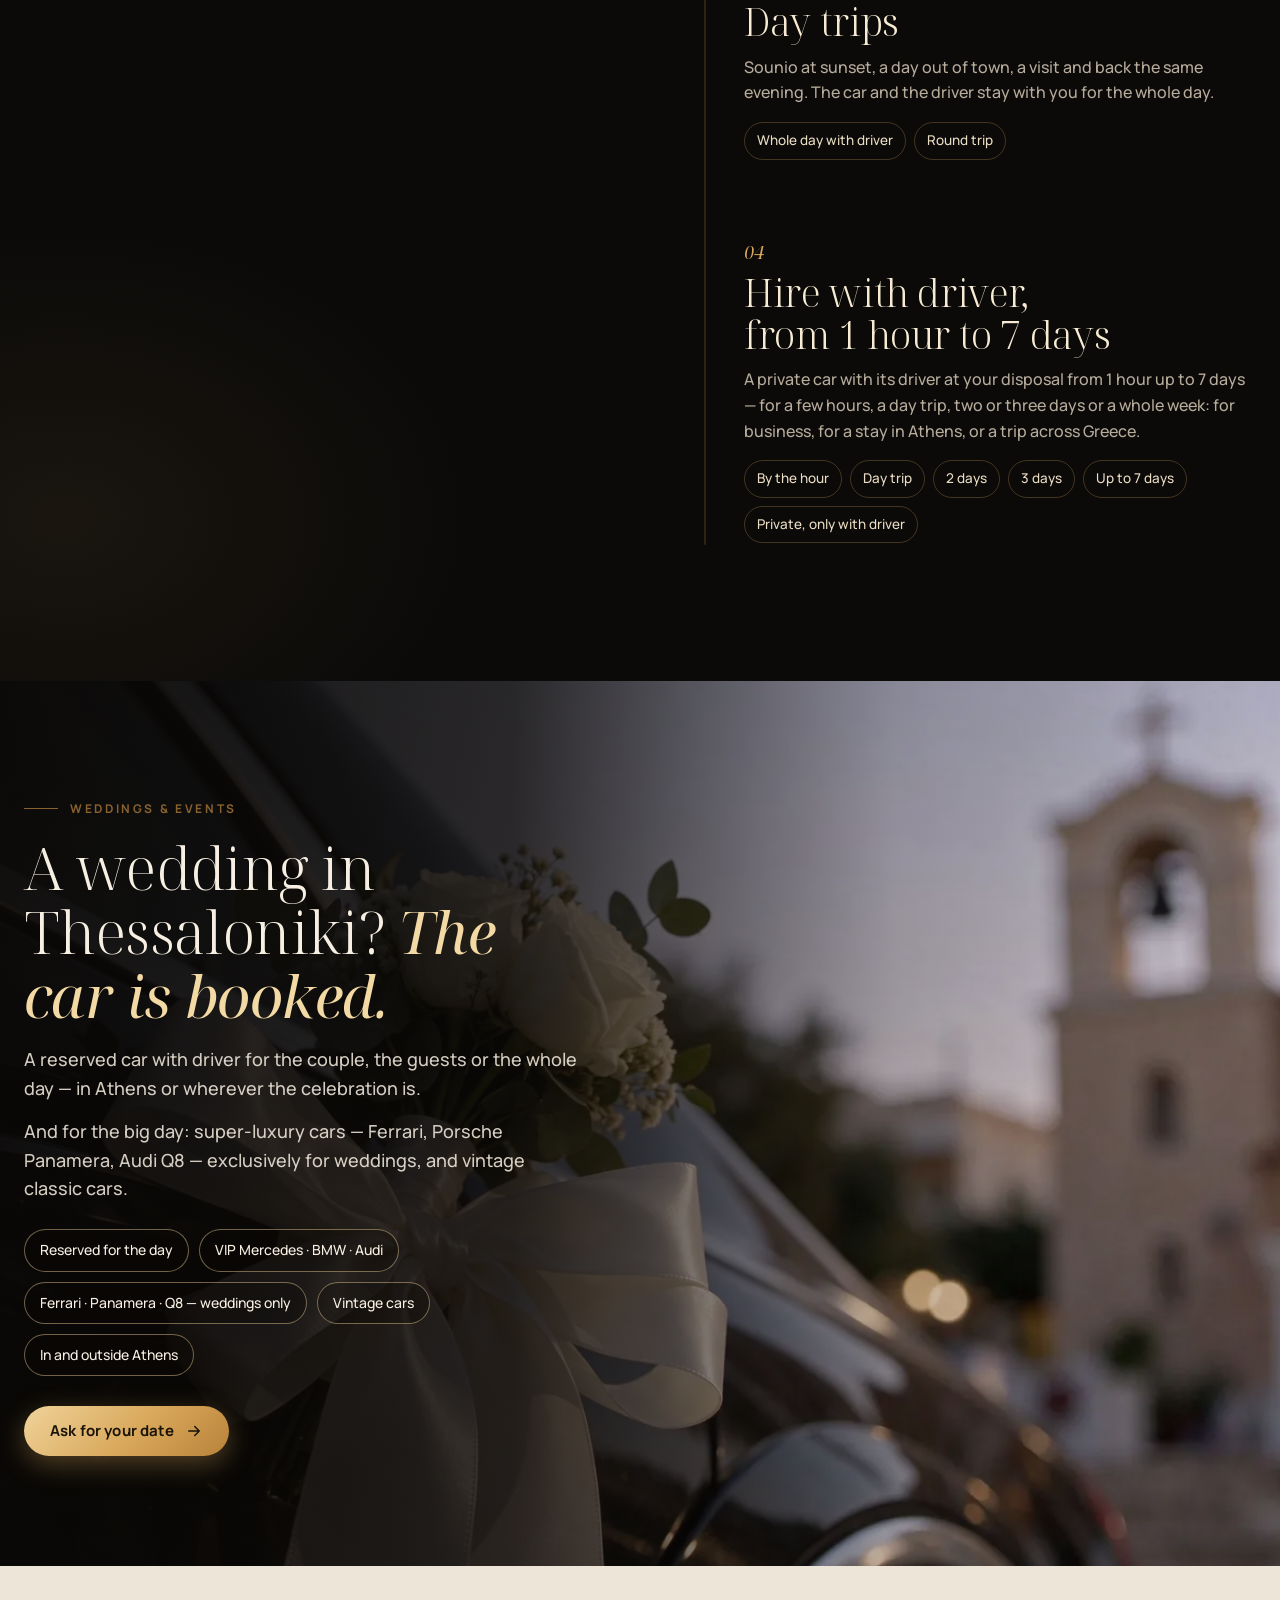
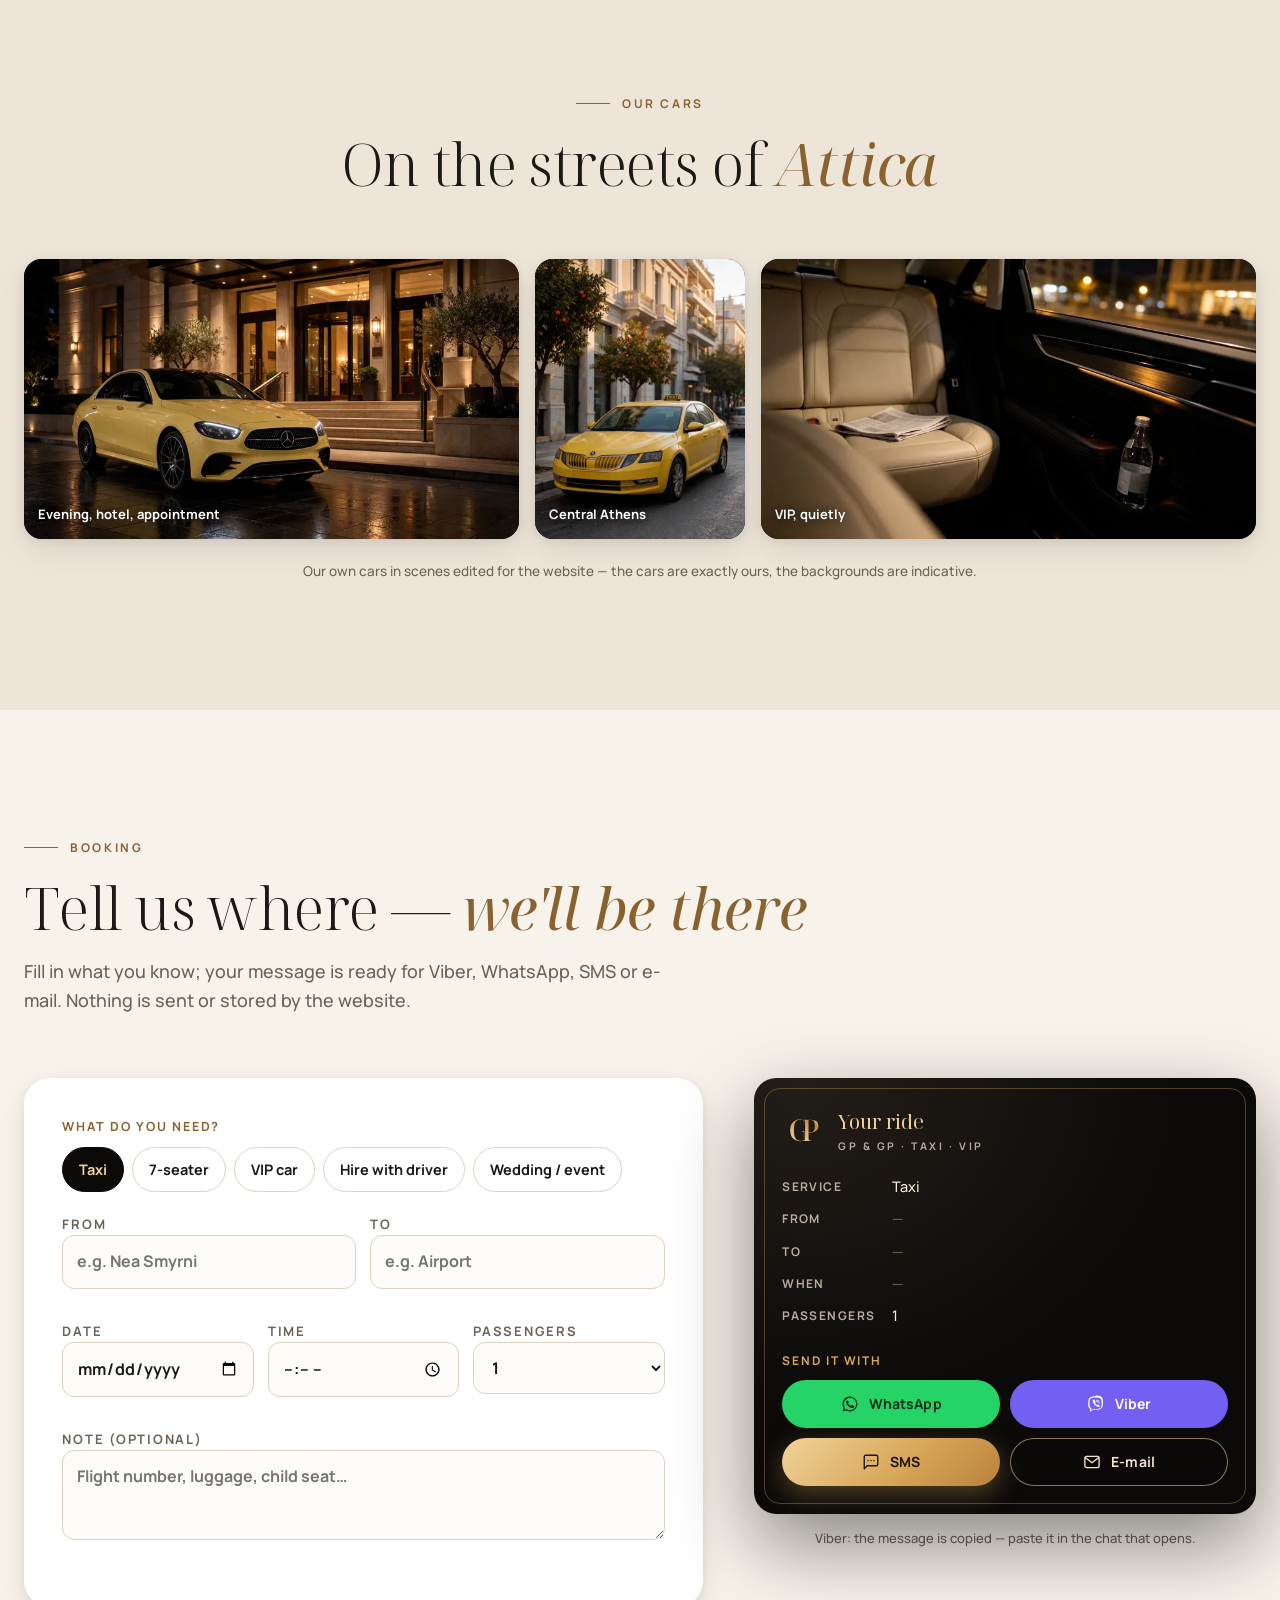
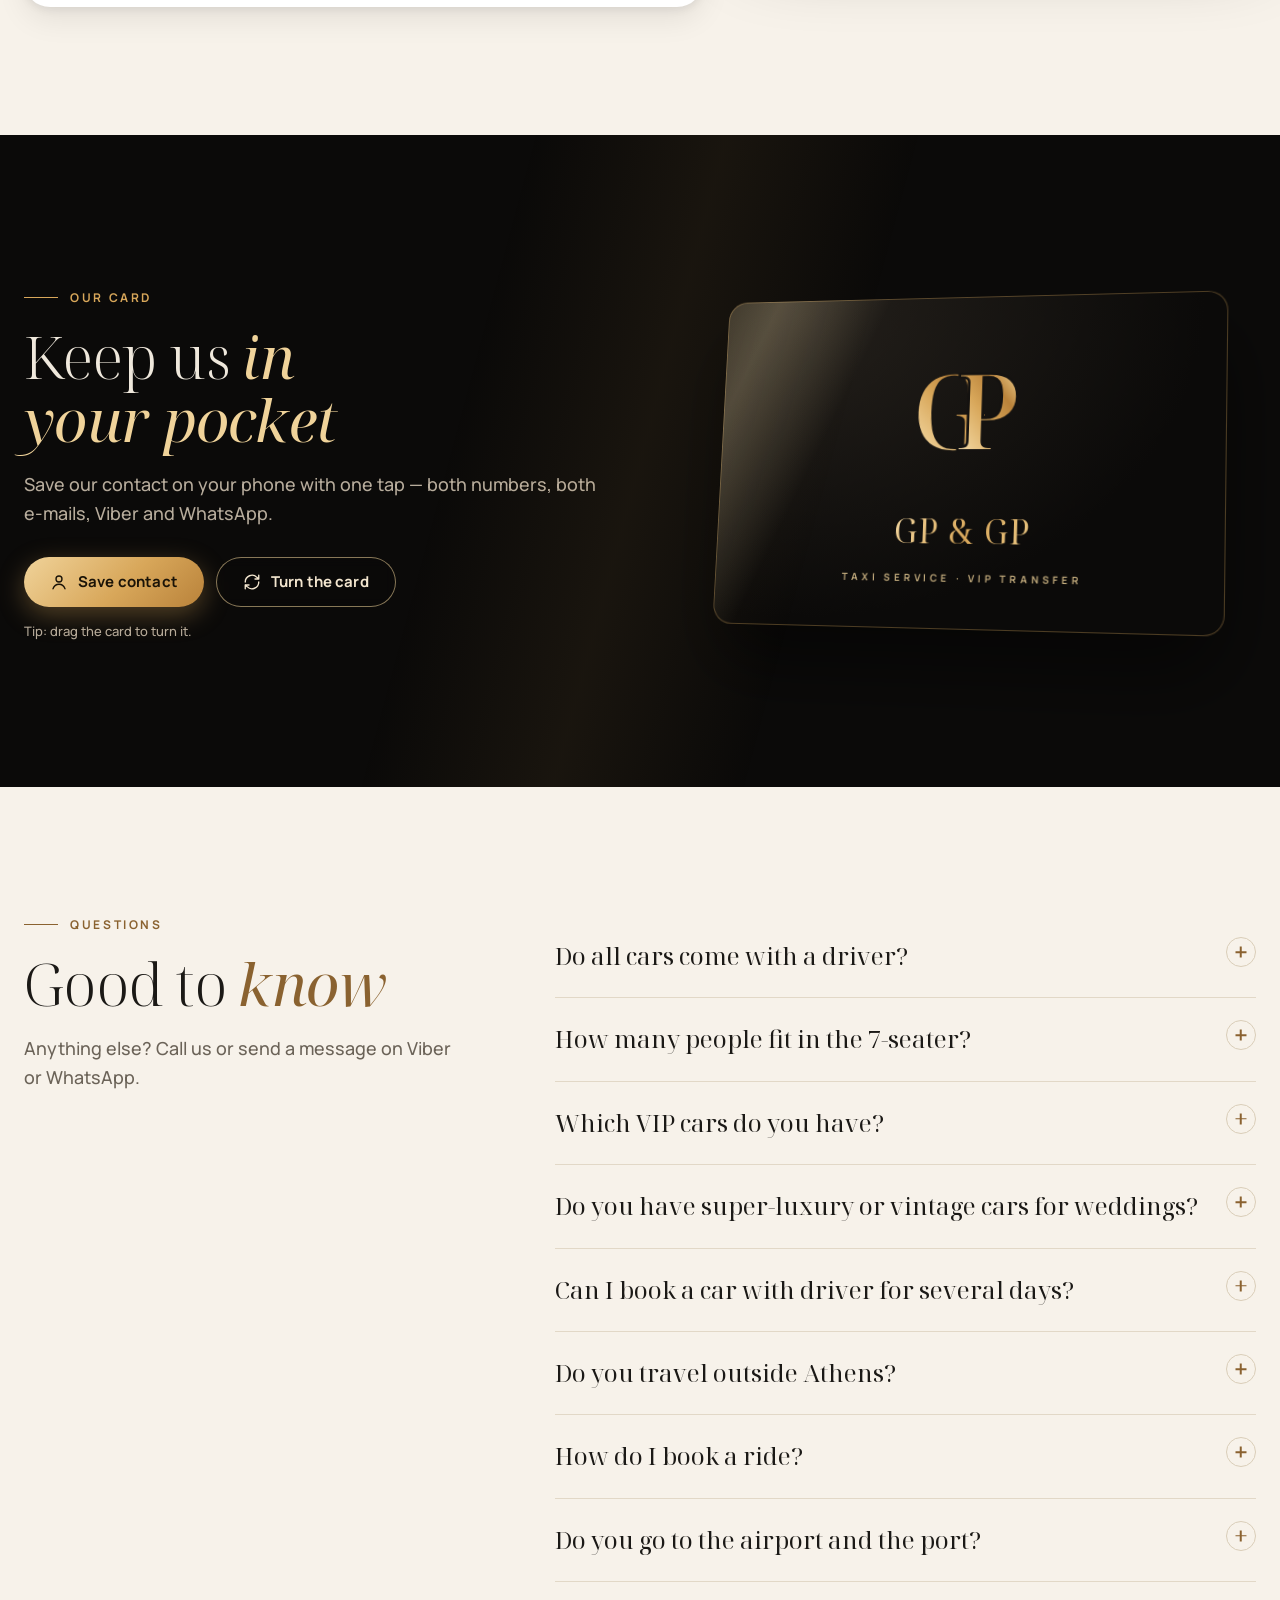
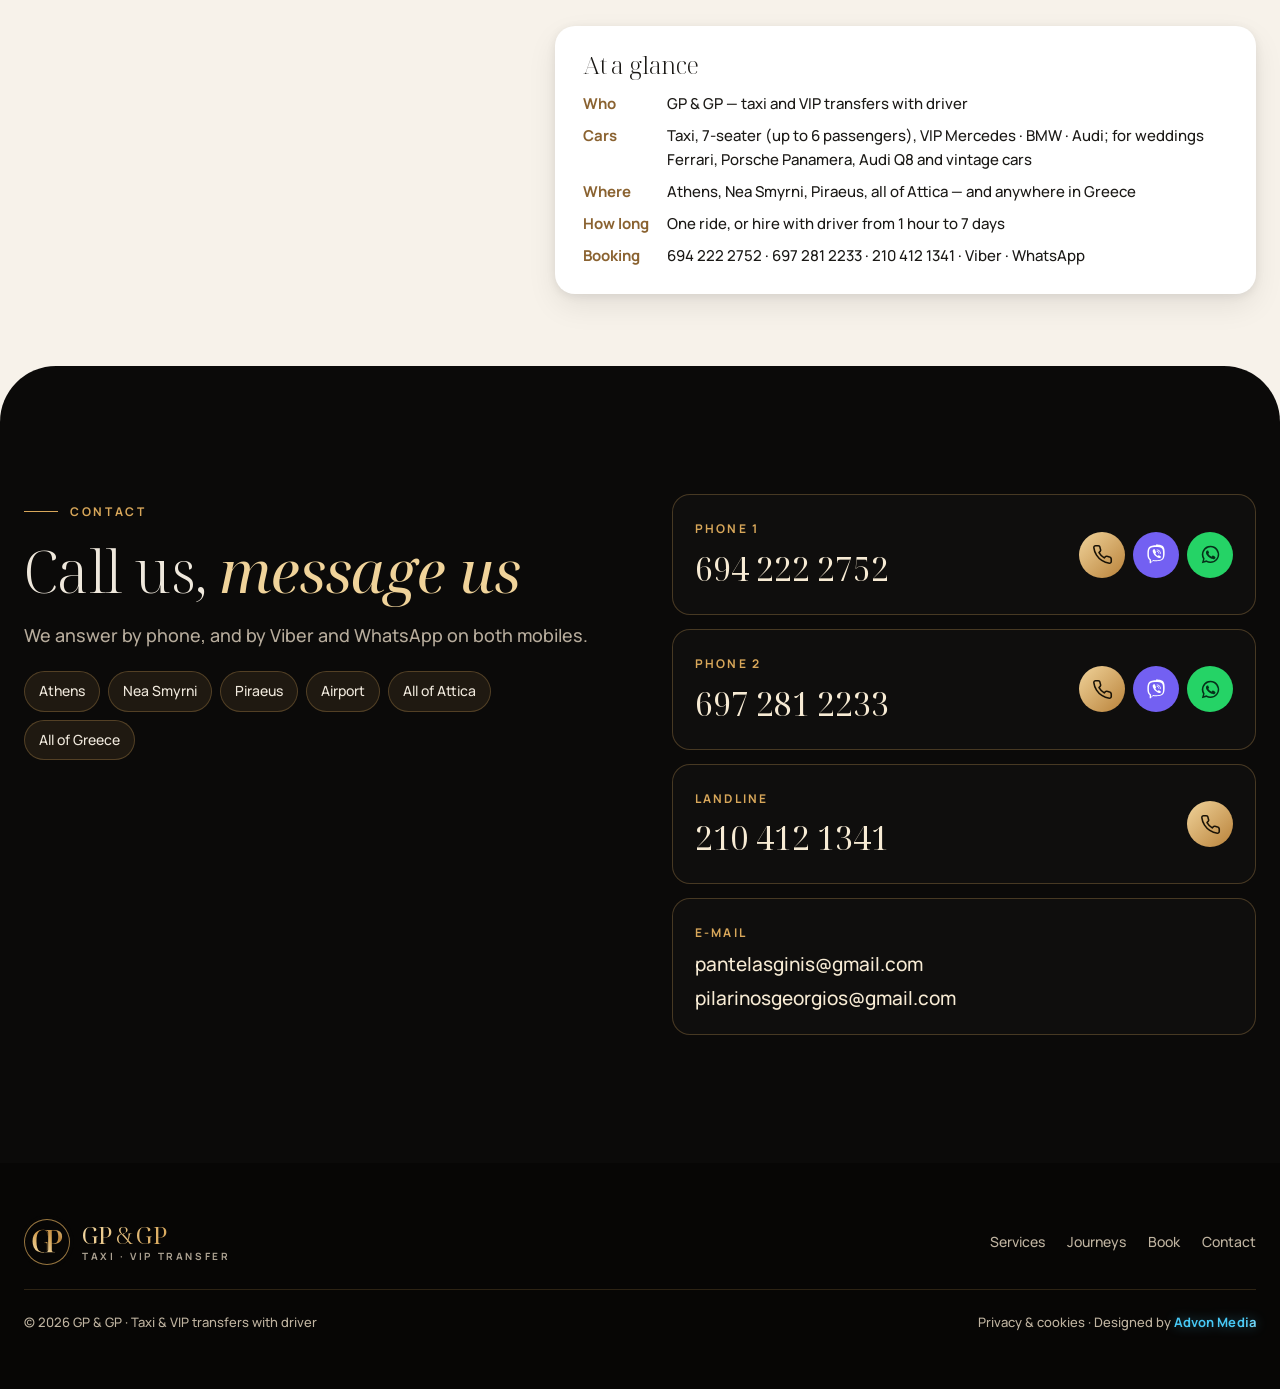
==== commit 8f310202: "Contact: landline 210 412 1341 added (card, glance, schema) [skip netlify]" ====
--- a/en.html
+++ b/en.html
@@ -463,7 +463,7 @@
 @media (max-width:700px){.hero .glow{display:none}}
 
 </style>
-<script type="application/ld+json">{"@context": "https://schema.org", "@graph": [{"@type": "LocalBusiness", "@id": "#business", "name": "GP & GP", "alternateName": ["GP&GP", "GP & GP Taxi · VIP Transfer"], "description": "Ταξί, επταθέσιο για έως 6 επιβάτες και VIP αυτοκίνητα Mercedes, BMW, Audi — όλα με οδηγό. Αθήνα, Νέα Σμύρνη, Πειραιάς, αεροδρόμια, μονοήμερες και πολυήμερες διαδρομές.", "telephone": "+306942222752", "email": "pantelasginis@gmail.com", "address": {"@type": "PostalAddress", "addressLocality": "Αθήνα", "addressRegion": "Αττική", "addressCountry": "GR"}, "image": "assets/img/gp-taxi-vip-metafores-athina-mercedes-akropoli-1800.webp", "logo": "assets/img/gp-and-gp-logo.svg", "areaServed": [{"@type": "City", "name": "Αθήνα"}, {"@type": "City", "name": "Νέα Σμύρνη"}, {"@type": "City", "name": "Πειραιάς"}, {"@type": "AdministrativeArea", "name": "Αττική"}, {"@type": "Country", "name": "Ελλάδα"}], "contactPoint": [{"@type": "ContactPoint", "telephone": "+306942222752", "contactType": "reservations", "availableLanguage": ["el", "en"]}, {"@type": "ContactPoint", "telephone": "+306972812233", "contactType": "reservations", "availableLanguage": ["el", "en"]}], "knowsAbout": ["Ταξί Αθήνα", "Ταξί Νέα Σμύρνη", "Ταξί Πειραιάς", "Μεταφορά αεροδρόμιο", "Επταθέσιο ταξί", "VIP μεταφορές με οδηγό", "Αυτοκίνητο με οδηγό", "Αγκαζέ αυτοκίνητο γάμου", "Υπερπολυτελή αυτοκίνητα για γάμο", "Αυτοκίνητα αντίκες για γάμο", "Μονοήμερες εκδρομές"], "makesOffer": [{"@type": "Offer", "itemOffered": {"@type": "TaxiService", "name": "Ταξί"}}, {"@type": "Offer", "itemOffered": {"@type": "TaxiService", "name": "Επταθέσιο έως 6 επιβάτες"}}, {"@type": "Offer", "itemOffered": {"@type": "TaxiService", "name": "VIP αυτοκίνητο με οδηγό (Mercedes, BMW, Audi)"}}, {"@type": "Offer", "itemOffered": {"@type": "TaxiService", "name": "Ενοικίαση αυτοκινήτου με οδηγό, από 1 ώρα έως 7 ημέρες"}}, {"@type": "Offer", "itemOffered": {"@type": "TaxiService", "name": "Αγκαζέ αυτοκίνητο για γάμους και εκδηλώσεις"}}, {"@type": "Offer", "itemOffered": {"@type": "TaxiService", "name": "Υπερπολυτελή αυτοκίνητα για γάμους (Ferrari, Porsche Panamera, Audi Q8)"}}, {"@type": "Offer", "itemOffered": {"@type": "TaxiService", "name": "Αυτοκίνητα αντίκες για γάμους"}}]}, {"@type": "WebSite", "@id": "#website", "name": "GP & GP", "alternateName": ["GP&GP Taxi VIP Transfer"], "inLanguage": ["el", "en"], "publisher": {"@id": "#business"}}, {"@type": "FAQPage", "mainEntity": [{"@type": "Question", "name": "Είναι όλα τα αυτοκίνητα με οδηγό;", "acceptedAnswer": {"@type": "Answer", "text": "Ναι. Ταξί, επταθέσιο και VIP αυτοκίνητα έρχονται πάντα με οδηγό — δεν ενοικιάζουμε αυτοκίνητα χωρίς οδηγό."}}, {"@type": "Question", "name": "Πόσα άτομα χωράει το επταθέσιο;", "acceptedAnswer": {"@type": "Answer", "text": "Έως έξι επιβάτες, μαζί με τις αποσκευές τους. Είναι ιδανικό για οικογένειες και παρέες προς το αεροδρόμιο ή για μονοήμερες εκδρομές."}}, {"@type": "Question", "name": "Ποια VIP αυτοκίνητα έχετε;", "acceptedAnswer": {"@type": "Answer", "text": "Mercedes, BMW και Audi, πάντα με οδηγό, για επαγγελματικά ραντεβού, εκδηλώσεις, γάμους και ειδικές περιστάσεις."}}, {"@type": "Question", "name": "Έχετε υπερπολυτελή αυτοκίνητα ή αντίκες για γάμο;", "acceptedAnswer": {"@type": "Answer", "text": "Ναι. Αποκλειστικά για γάμους διαθέτουμε υπερπολυτελή αυτοκίνητα — Ferrari, Porsche Panamera, Audi Q8 — καθώς και παλιά αυτοκίνητα αντίκες, πάντα με οδηγό."}}, {"@type": "Question", "name": "Μπορώ να κλείσω αυτοκίνητο με οδηγό για πολλές ημέρες;", "acceptedAnswer": {"@type": "Answer", "text": "Ναι. Μπορείτε να έχετε ιδιωτικό αυτοκίνητο με τον οδηγό του στη διάθεσή σας από 1 ώρα έως 7 ημέρες: ανά ώρα, μονοήμερο, διήμερο, τριήμερο ή ως μία εβδομάδα."}}, {"@type": "Question", "name": "Κάνετε διαδρομές εκτός Αθήνας;", "acceptedAnswer": {"@type": "Answer", "text": "Ναι. Εκτός από την Αθήνα, τη Νέα Σμύρνη, τον Πειραιά και όλη την Αττική, κάνουμε και μεγάλες διαδρομές — για παράδειγμα αγκαζέ αυτοκίνητο για γάμο στη Θεσσαλονίκη."}}, {"@type": "Question", "name": "Πώς κλείνω μια διαδρομή;", "acceptedAnswer": {"@type": "Answer", "text": "Τηλεφωνικά στο 694 222 2752 ή στο 697 281 2233, ή με μήνυμα σε Viber ή WhatsApp. Μπορείτε να ετοιμάσετε το μήνυμα από τη φόρμα «Κράτηση» της σελίδας."}}, {"@type": "Question", "name": "Πηγαίνετε στο αεροδρόμιο και στο λιμάνι;", "acceptedAnswer": {"@type": "Answer", "text": "Ναι, στο αεροδρόμιο της Αθήνας και στο λιμάνι του Πειραιά, για αναχωρήσεις και αφίξεις."}}]}]}</script>
+<script type="application/ld+json">{"@context": "https://schema.org", "@graph": [{"@type": "LocalBusiness", "@id": "#business", "name": "GP & GP", "alternateName": ["GP&GP", "GP & GP Taxi · VIP Transfer"], "description": "Ταξί, επταθέσιο για έως 6 επιβάτες και VIP αυτοκίνητα Mercedes, BMW, Audi — όλα με οδηγό. Αθήνα, Νέα Σμύρνη, Πειραιάς, αεροδρόμια, μονοήμερες και πολυήμερες διαδρομές.", "telephone": "+306942222752", "email": "pantelasginis@gmail.com", "address": {"@type": "PostalAddress", "addressLocality": "Αθήνα", "addressRegion": "Αττική", "addressCountry": "GR"}, "image": "assets/img/gp-taxi-vip-metafores-athina-mercedes-akropoli-1800.webp", "logo": "assets/img/gp-and-gp-logo.svg", "areaServed": [{"@type": "City", "name": "Αθήνα"}, {"@type": "City", "name": "Νέα Σμύρνη"}, {"@type": "City", "name": "Πειραιάς"}, {"@type": "AdministrativeArea", "name": "Αττική"}, {"@type": "Country", "name": "Ελλάδα"}], "contactPoint": [{"@type": "ContactPoint", "telephone": "+306942222752", "contactType": "reservations", "availableLanguage": ["el", "en"]}, {"@type": "ContactPoint", "telephone": "+306972812233", "contactType": "reservations", "availableLanguage": ["el", "en"]}, {"@type": "ContactPoint", "telephone": "+302104121341", "contactType": "reservations", "availableLanguage": ["el", "en"]}], "knowsAbout": ["Ταξί Αθήνα", "Ταξί Νέα Σμύρνη", "Ταξί Πειραιάς", "Μεταφορά αεροδρόμιο", "Επταθέσιο ταξί", "VIP μεταφορές με οδηγό", "Αυτοκίνητο με οδηγό", "Αγκαζέ αυτοκίνητο γάμου", "Υπερπολυτελή αυτοκίνητα για γάμο", "Αυτοκίνητα αντίκες για γάμο", "Μονοήμερες εκδρομές"], "makesOffer": [{"@type": "Offer", "itemOffered": {"@type": "TaxiService", "name": "Ταξί"}}, {"@type": "Offer", "itemOffered": {"@type": "TaxiService", "name": "Επταθέσιο έως 6 επιβάτες"}}, {"@type": "Offer", "itemOffered": {"@type": "TaxiService", "name": "VIP αυτοκίνητο με οδηγό (Mercedes, BMW, Audi)"}}, {"@type": "Offer", "itemOffered": {"@type": "TaxiService", "name": "Ενοικίαση αυτοκινήτου με οδηγό, από 1 ώρα έως 7 ημέρες"}}, {"@type": "Offer", "itemOffered": {"@type": "TaxiService", "name": "Αγκαζέ αυτοκίνητο για γάμους και εκδηλώσεις"}}, {"@type": "Offer", "itemOffered": {"@type": "TaxiService", "name": "Υπερπολυτελή αυτοκίνητα για γάμους (Ferrari, Porsche Panamera, Audi Q8)"}}, {"@type": "Offer", "itemOffered": {"@type": "TaxiService", "name": "Αυτοκίνητα αντίκες για γάμους"}}]}, {"@type": "WebSite", "@id": "#website", "name": "GP & GP", "alternateName": ["GP&GP Taxi VIP Transfer"], "inLanguage": ["el", "en"], "publisher": {"@id": "#business"}}, {"@type": "FAQPage", "mainEntity": [{"@type": "Question", "name": "Είναι όλα τα αυτοκίνητα με οδηγό;", "acceptedAnswer": {"@type": "Answer", "text": "Ναι. Ταξί, επταθέσιο και VIP αυτοκίνητα έρχονται πάντα με οδηγό — δεν ενοικιάζουμε αυτοκίνητα χωρίς οδηγό."}}, {"@type": "Question", "name": "Πόσα άτομα χωράει το επταθέσιο;", "acceptedAnswer": {"@type": "Answer", "text": "Έως έξι επιβάτες, μαζί με τις αποσκευές τους. Είναι ιδανικό για οικογένειες και παρέες προς το αεροδρόμιο ή για μονοήμερες εκδρομές."}}, {"@type": "Question", "name": "Ποια VIP αυτοκίνητα έχετε;", "acceptedAnswer": {"@type": "Answer", "text": "Mercedes, BMW και Audi, πάντα με οδηγό, για επαγγελματικά ραντεβού, εκδηλώσεις, γάμους και ειδικές περιστάσεις."}}, {"@type": "Question", "name": "Έχετε υπερπολυτελή αυτοκίνητα ή αντίκες για γάμο;", "acceptedAnswer": {"@type": "Answer", "text": "Ναι. Αποκλειστικά για γάμους διαθέτουμε υπερπολυτελή αυτοκίνητα — Ferrari, Porsche Panamera, Audi Q8 — καθώς και παλιά αυτοκίνητα αντίκες, πάντα με οδηγό."}}, {"@type": "Question", "name": "Μπορώ να κλείσω αυτοκίνητο με οδηγό για πολλές ημέρες;", "acceptedAnswer": {"@type": "Answer", "text": "Ναι. Μπορείτε να έχετε ιδιωτικό αυτοκίνητο με τον οδηγό του στη διάθεσή σας από 1 ώρα έως 7 ημέρες: ανά ώρα, μονοήμερο, διήμερο, τριήμερο ή ως μία εβδομάδα."}}, {"@type": "Question", "name": "Κάνετε διαδρομές εκτός Αθήνας;", "acceptedAnswer": {"@type": "Answer", "text": "Ναι. Εκτός από την Αθήνα, τη Νέα Σμύρνη, τον Πειραιά και όλη την Αττική, κάνουμε και μεγάλες διαδρομές — για παράδειγμα αγκαζέ αυτοκίνητο για γάμο στη Θεσσαλονίκη."}}, {"@type": "Question", "name": "Πώς κλείνω μια διαδρομή;", "acceptedAnswer": {"@type": "Answer", "text": "Τηλεφωνικά στο 694 222 2752 ή στο 697 281 2233, ή με μήνυμα σε Viber ή WhatsApp. Μπορείτε να ετοιμάσετε το μήνυμα από τη φόρμα «Κράτηση» της σελίδας."}}, {"@type": "Question", "name": "Πηγαίνετε στο αεροδρόμιο και στο λιμάνι;", "acceptedAnswer": {"@type": "Answer", "text": "Ναι, στο αεροδρόμιο της Αθήνας και στο λιμάνι του Πειραιά, για αναχωρήσεις και αφίξεις."}}]}]}</script>
 </head>
 <body>
 <svg width="0" height="0" style="position:absolute" aria-hidden="true"><defs><linearGradient id="gld" x1="0" y1="0" x2="1" y2="1"><stop offset="0" stop-color="#F3D9A4"/><stop offset=".45" stop-color="#D8A75A"/><stop offset=".75" stop-color="#B9823A"/><stop offset="1" stop-color="#E9C887"/></linearGradient></defs><symbol id="gpm" viewBox="0 0 200 200"><path transform="translate(29.48 145.00) scale(0.13536 -0.13536)" d="M407 -10Q289 -10 211.0 36.0Q133 82 94.5 164.5Q56 247 56 358Q56 466 94.5 548.5Q133 631 211.0 677.5Q289 724 406 724Q482 724 534.5 709.5Q587 695 614.5 670.0Q642 645 642 613Q642 579 617.0 559.5Q592 540 539 537Q539 600 525.0 639.5Q511 679 481.0 696.5Q451 714 400 714Q323 714 275.0 678.0Q227 642 205.0 563.5Q183 485 183 358Q183 230 207.5 151.5Q232 73 285.0 36.5Q338 0 423 0Q449 0 473.5 4.0Q498 8 518 13V253Q518 277 509.5 292.0Q501 307 483.0 314.5Q465 322 439 322H433V332H708V322H701Q677 322 662.5 314.0Q648 306 641.5 290.0Q635 274 635 249V38Q583 14 528.0 2.0Q473 -10 407 -10Z" style="fill:var(--gpf,url(#gld))"/><path transform="translate(87.55 145.00) scale(0.13536 -0.13536)" d="M35 0V10H56Q80 10 96.5 17.0Q113 24 121.5 39.5Q130 55 130 80V638Q130 662 121.5 676.5Q113 691 96.5 697.5Q80 704 56 704H35V714H323Q453 714 515.0 658.0Q577 602 577 504Q577 459 562.5 418.5Q548 378 515.5 346.0Q483 314 430.0 295.5Q377 277 301 277H246V79Q246 54 255.0 39.0Q264 24 280.5 17.0Q297 10 320 10H347V0ZM291 287Q335 287 365.5 298.5Q396 310 415.0 335.5Q434 361 443.0 401.5Q452 442 452 499Q452 573 437.5 618.0Q423 663 391.0 683.5Q359 704 306 704H246V287Z" style="fill:none;stroke:var(--gpk,#0B0A09);stroke-width:51.7;stroke-linejoin:round"/><path transform="translate(87.55 145.00) scale(0.13536 -0.13536)" d="M35 0V10H56Q80 10 96.5 17.0Q113 24 121.5 39.5Q130 55 130 80V638Q130 662 121.5 676.5Q113 691 96.5 697.5Q80 704 56 704H35V714H323Q453 714 515.0 658.0Q577 602 577 504Q577 459 562.5 418.5Q548 378 515.5 346.0Q483 314 430.0 295.5Q377 277 301 277H246V79Q246 54 255.0 39.0Q264 24 280.5 17.0Q297 10 320 10H347V0ZM291 287Q335 287 365.5 298.5Q396 310 415.0 335.5Q434 361 443.0 401.5Q452 442 452 499Q452 573 437.5 618.0Q423 663 391.0 683.5Q359 704 306 704H246V287Z" style="fill:var(--gpf,url(#gld))"/></symbol></svg>
@@ -791,7 +791,7 @@
      <dt data-en="Cars">Cars</dt><dd data-en="Taxi, 7-seater (up to 6 passengers), VIP Mercedes · BMW · Audi; for weddings Ferrari, Porsche Panamera, Audi Q8 and vintage cars">Taxi, 7-seater (up to 6 passengers), VIP Mercedes · BMW · Audi; for weddings Ferrari, Porsche Panamera, Audi Q8 and vintage cars</dd>
      <dt data-en="Where">Where</dt><dd data-en="Athens, Nea Smyrni, Piraeus, all of Attica — and anywhere in Greece">Athens, Nea Smyrni, Piraeus, all of Attica — and anywhere in Greece</dd>
      <dt data-en="How long">How long</dt><dd data-en="One ride, or hire with driver from 1 hour to 7 days">One ride, or hire with driver from 1 hour to 7 days</dd>
-     <dt data-en="Booking">Booking</dt><dd>694 222 2752 · 697 281 2233 · Viber · WhatsApp</dd>
+     <dt data-en="Booking">Booking</dt><dd>694 222 2752 · 697 281 2233 · 210 412 1341 · Viber · WhatsApp</dd>
     </dl>
    </div>
   </div>
@@ -803,12 +803,13 @@
   <div>
    <span class="kick rv" data-en="Contact">Contact</span>
    <h2 class="rv lc-h" style="margin-top:18px" data-en="Call us, <em>message us</em>">Call us, <em>message us</em></h2>
-   <p class="lead rv" data-en="We answer by phone, Viber and WhatsApp on both numbers.">We answer by phone, Viber and WhatsApp on both numbers.</p>
+   <p class="lead rv" data-en="We answer by phone, and by Viber and WhatsApp on both mobiles.">We answer by phone, and by Viber and WhatsApp on both mobiles.</p>
    <div class="areas rv"><span data-en="Athens">Athens</span><span data-en="Nea Smyrni">Nea Smyrni</span><span data-en="Piraeus">Piraeus</span><span data-en="Airport">Airport</span><span data-en="All of Attica">All of Attica</span><span data-en="All of Greece">All of Greece</span></div>
   </div>
   <div class="ln2">
    <div class="lc rv"><div><span class="k" data-en="Phone 1">Phone 1</span><a class="v" href="tel:+306942222752">694 222 2752</a></div><div class="bt"><a class="c1" href="tel:+306942222752" aria-label="Call 694 222 2752" data-en-aria="Call 694 222 2752"><svg viewBox="0 0 24 24" fill="none" stroke="currentColor" stroke-width="1.8" stroke-linecap="round" stroke-linejoin="round" aria-hidden="true"><path d="M22 16.9v3a2 2 0 0 1-2.2 2 19.8 19.8 0 0 1-8.6-3.1 19.5 19.5 0 0 1-6-6A19.8 19.8 0 0 1 2.1 4.2 2 2 0 0 1 4.1 2h3a2 2 0 0 1 2 1.7c.1.9.4 1.8.7 2.7a2 2 0 0 1-.5 2.1L8 9.8a16 16 0 0 0 6 6l1.3-1.3a2 2 0 0 1 2.1-.4c.9.3 1.8.6 2.7.7a2 2 0 0 1 1.7 2z"/></svg></a><a class="c2" href="viber://chat?number=%2B306942222752" aria-label="Viber 694 222 2752"><svg viewBox="0 0 24 24" fill="currentColor" aria-hidden="true"><path d="M11.4 1.5C9.1 1.5 4.5 1.9 3 4.3 1.8 6 1.6 8.4 1.6 11.2c0 2.9.2 5.6 2.6 7.3v3.1c0 .5.6.8 1 .4l2.7-2.6c1.2.2 2.3.3 3.6.3 2.3 0 6.9-.4 8.4-2.8 1.2-1.7 1.4-4.2 1.4-6.9 0-2.8-.2-5.3-1.4-6.9-1.5-2.4-6.2-2.6-8.5-2.6zm.1 1.8c2 0 5.9.2 7 2 .9 1.3 1 3.3 1 5.7 0 2.3-.1 4.4-1 5.7-1.1 1.8-5 2-7 2-1.2 0-2.3-.1-3.4-.3l-2.3 2.2v-2.8l-.5-.4c-1.8-1.3-2-3.5-2-6.4 0-2.4.1-4.4 1-5.7 1.2-1.8 5.1-2 7.2-2zM9.3 6c-.3 0-.6.1-.9.4-.5.5-.9 1-.8 1.7.3 1.9 1.3 3.6 2.6 5 1.4 1.4 3.1 2.5 5 3 .7.1 1.2-.3 1.6-.8.3-.4.3-.9-.1-1.2l-1.5-1.1c-.4-.3-.9-.2-1.2.1l-.5.5c-1.2-.4-2.3-1.5-2.8-2.8l.5-.5c.3-.3.4-.8.1-1.2L10.2 6.4c-.2-.3-.5-.4-.9-.4zm3.1.4a.4.4 0 0 0 0 .8c2.1.1 3.8 1.8 3.9 3.9a.4.4 0 0 0 .8 0c-.1-2.5-2.2-4.6-4.7-4.7zm.1 1.6a.4.4 0 0 0 0 .8c1.1.1 1.9.9 2 2a.4.4 0 0 0 .8 0c-.1-1.5-1.3-2.7-2.8-2.8z"/></svg></a><a class="c3" href="https://wa.me/306942222752" target="_blank" rel="noopener" aria-label="WhatsApp 694 222 2752"><svg viewBox="0 0 24 24" fill="currentColor" aria-hidden="true"><path d="M12 2a9.9 9.9 0 0 0-8.5 15l-1.4 5 5.2-1.4A9.9 9.9 0 1 0 12 2zm0 18.1a8.2 8.2 0 0 1-4.2-1.2l-.3-.2-3 .8.8-3-.2-.3A8.2 8.2 0 1 1 12 20.1zm4.5-6.1c-.2-.1-1.5-.7-1.7-.8s-.4-.1-.6.1-.7.8-.8 1-.3.2-.5.1a6.7 6.7 0 0 1-3.3-2.9c-.3-.4.3-.4.7-1.4.1-.2 0-.3 0-.4l-.8-1.8c-.2-.5-.4-.4-.6-.4h-.5a1 1 0 0 0-.7.3 3 3 0 0 0-.9 2.2c0 1.3.9 2.5 1.1 2.7.1.2 1.9 2.9 4.6 4 1.7.7 2.4.8 3.2.7.5-.1 1.5-.6 1.8-1.2.2-.6.2-1.1.1-1.2l-.5-.3z"/></svg></a></div></div>
    <div class="lc rv"><div><span class="k" data-en="Phone 2">Phone 2</span><a class="v" href="tel:+306972812233">697 281 2233</a></div><div class="bt"><a class="c1" href="tel:+306972812233" aria-label="Call 697 281 2233" data-en-aria="Call 697 281 2233"><svg viewBox="0 0 24 24" fill="none" stroke="currentColor" stroke-width="1.8" stroke-linecap="round" stroke-linejoin="round" aria-hidden="true"><path d="M22 16.9v3a2 2 0 0 1-2.2 2 19.8 19.8 0 0 1-8.6-3.1 19.5 19.5 0 0 1-6-6A19.8 19.8 0 0 1 2.1 4.2 2 2 0 0 1 4.1 2h3a2 2 0 0 1 2 1.7c.1.9.4 1.8.7 2.7a2 2 0 0 1-.5 2.1L8 9.8a16 16 0 0 0 6 6l1.3-1.3a2 2 0 0 1 2.1-.4c.9.3 1.8.6 2.7.7a2 2 0 0 1 1.7 2z"/></svg></a><a class="c2" href="viber://chat?number=%2B306972812233" aria-label="Viber 697 281 2233"><svg viewBox="0 0 24 24" fill="currentColor" aria-hidden="true"><path d="M11.4 1.5C9.1 1.5 4.5 1.9 3 4.3 1.8 6 1.6 8.4 1.6 11.2c0 2.9.2 5.6 2.6 7.3v3.1c0 .5.6.8 1 .4l2.7-2.6c1.2.2 2.3.3 3.6.3 2.3 0 6.9-.4 8.4-2.8 1.2-1.7 1.4-4.2 1.4-6.9 0-2.8-.2-5.3-1.4-6.9-1.5-2.4-6.2-2.6-8.5-2.6zm.1 1.8c2 0 5.9.2 7 2 .9 1.3 1 3.3 1 5.7 0 2.3-.1 4.4-1 5.7-1.1 1.8-5 2-7 2-1.2 0-2.3-.1-3.4-.3l-2.3 2.2v-2.8l-.5-.4c-1.8-1.3-2-3.5-2-6.4 0-2.4.1-4.4 1-5.7 1.2-1.8 5.1-2 7.2-2zM9.3 6c-.3 0-.6.1-.9.4-.5.5-.9 1-.8 1.7.3 1.9 1.3 3.6 2.6 5 1.4 1.4 3.1 2.5 5 3 .7.1 1.2-.3 1.6-.8.3-.4.3-.9-.1-1.2l-1.5-1.1c-.4-.3-.9-.2-1.2.1l-.5.5c-1.2-.4-2.3-1.5-2.8-2.8l.5-.5c.3-.3.4-.8.1-1.2L10.2 6.4c-.2-.3-.5-.4-.9-.4zm3.1.4a.4.4 0 0 0 0 .8c2.1.1 3.8 1.8 3.9 3.9a.4.4 0 0 0 .8 0c-.1-2.5-2.2-4.6-4.7-4.7zm.1 1.6a.4.4 0 0 0 0 .8c1.1.1 1.9.9 2 2a.4.4 0 0 0 .8 0c-.1-1.5-1.3-2.7-2.8-2.8z"/></svg></a><a class="c3" href="https://wa.me/306972812233" target="_blank" rel="noopener" aria-label="WhatsApp 697 281 2233"><svg viewBox="0 0 24 24" fill="currentColor" aria-hidden="true"><path d="M12 2a9.9 9.9 0 0 0-8.5 15l-1.4 5 5.2-1.4A9.9 9.9 0 1 0 12 2zm0 18.1a8.2 8.2 0 0 1-4.2-1.2l-.3-.2-3 .8.8-3-.2-.3A8.2 8.2 0 1 1 12 20.1zm4.5-6.1c-.2-.1-1.5-.7-1.7-.8s-.4-.1-.6.1-.7.8-.8 1-.3.2-.5.1a6.7 6.7 0 0 1-3.3-2.9c-.3-.4.3-.4.7-1.4.1-.2 0-.3 0-.4l-.8-1.8c-.2-.5-.4-.4-.6-.4h-.5a1 1 0 0 0-.7.3 3 3 0 0 0-.9 2.2c0 1.3.9 2.5 1.1 2.7.1.2 1.9 2.9 4.6 4 1.7.7 2.4.8 3.2.7.5-.1 1.5-.6 1.8-1.2.2-.6.2-1.1.1-1.2l-.5-.3z"/></svg></a></div></div>
+   <div class="lc rv"><div><span class="k" data-en="Landline">Landline</span><a class="v" href="tel:+302104121341">210 412 1341</a></div><div class="bt"><a class="c1" href="tel:+302104121341" aria-label="Call 210 412 1341" data-en-aria="Call 210 412 1341"><svg viewBox="0 0 24 24" fill="none" stroke="currentColor" stroke-width="1.8" stroke-linecap="round" stroke-linejoin="round" aria-hidden="true"><path d="M22 16.9v3a2 2 0 0 1-2.2 2 19.8 19.8 0 0 1-8.6-3.1 19.5 19.5 0 0 1-6-6A19.8 19.8 0 0 1 2.1 4.2 2 2 0 0 1 4.1 2h3a2 2 0 0 1 2 1.7c.1.9.4 1.8.7 2.7a2 2 0 0 1-.5 2.1L8 9.8a16 16 0 0 0 6 6l1.3-1.3a2 2 0 0 1 2.1-.4c.9.3 1.8.6 2.7.7a2 2 0 0 1 1.7 2z"/></svg></a></div></div>
    <div class="lc rv ml"><div><span class="k">E-mail</span><a href="mailto:pantelasginis@gmail.com">pantelasginis@gmail.com</a><a href="mailto:pilarinosgeorgios@gmail.com">pilarinosgeorgios@gmail.com</a></div></div>
   </div>
  </div>
